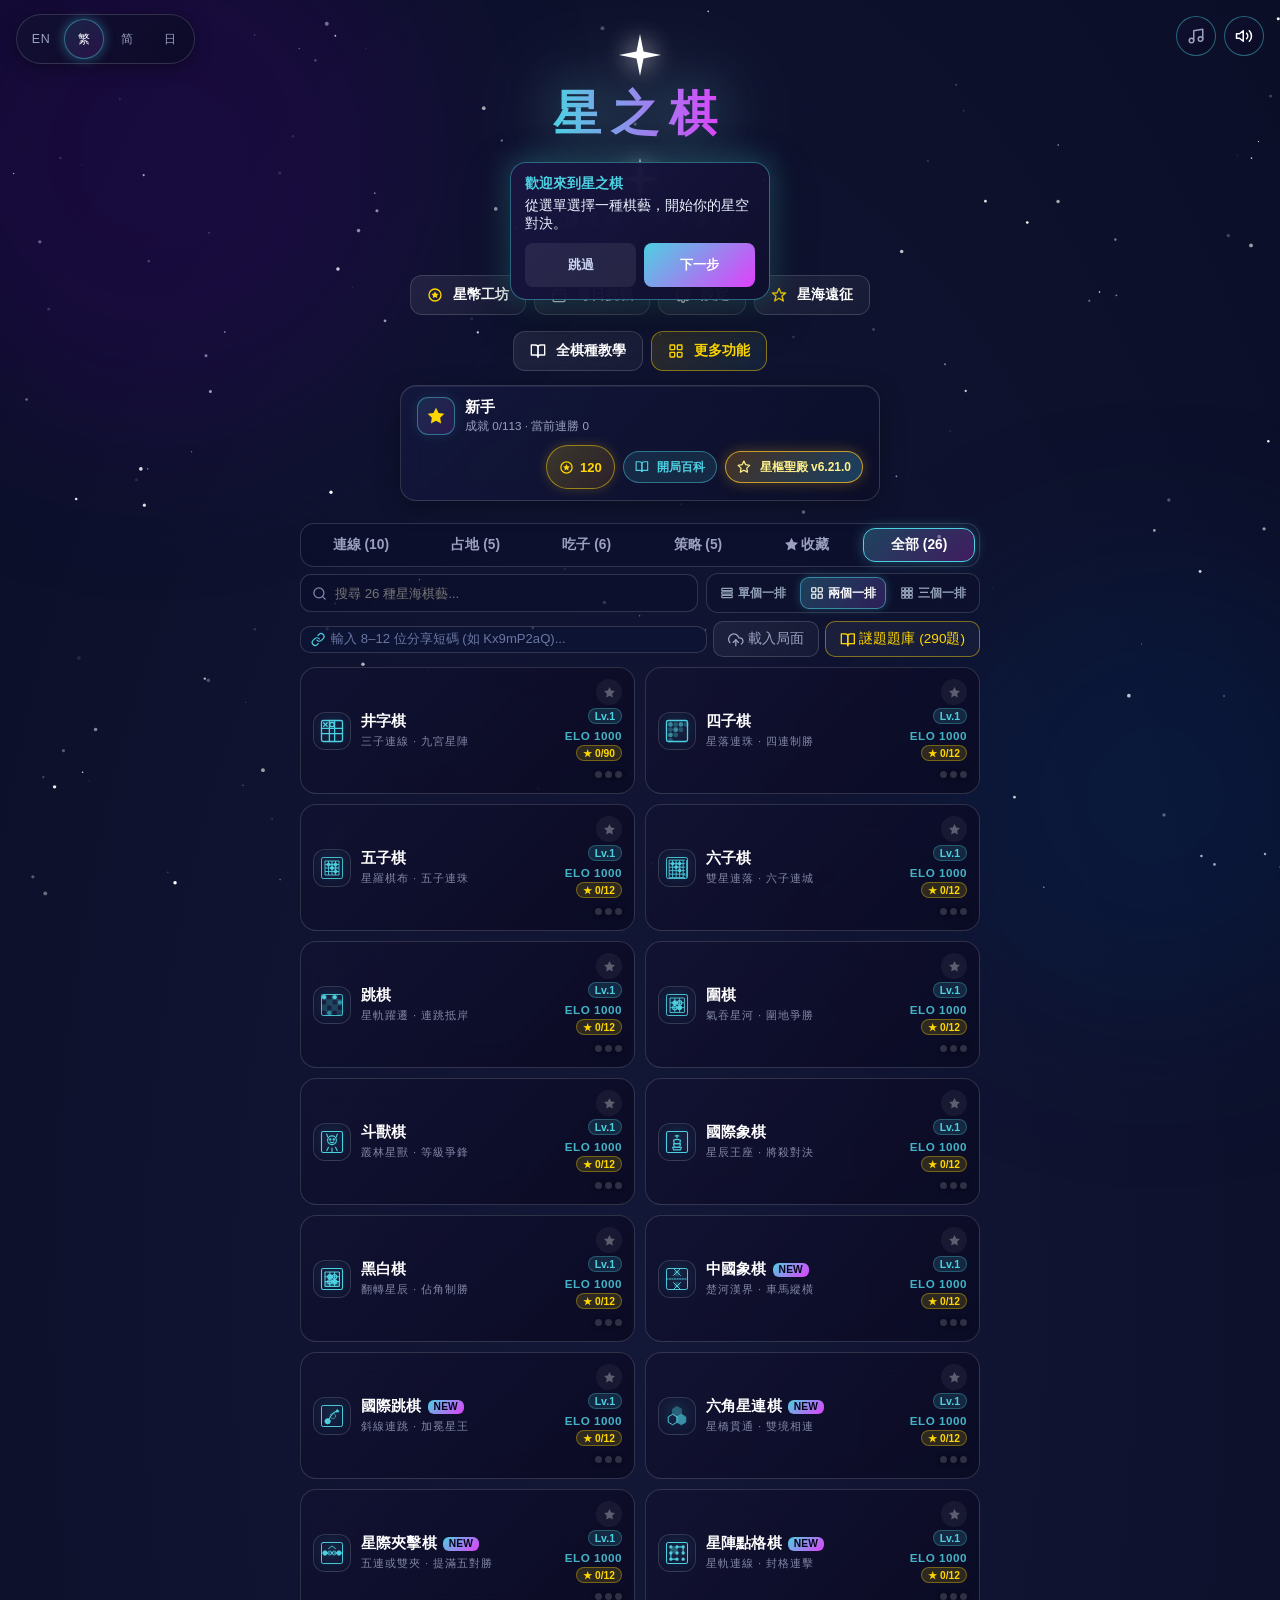
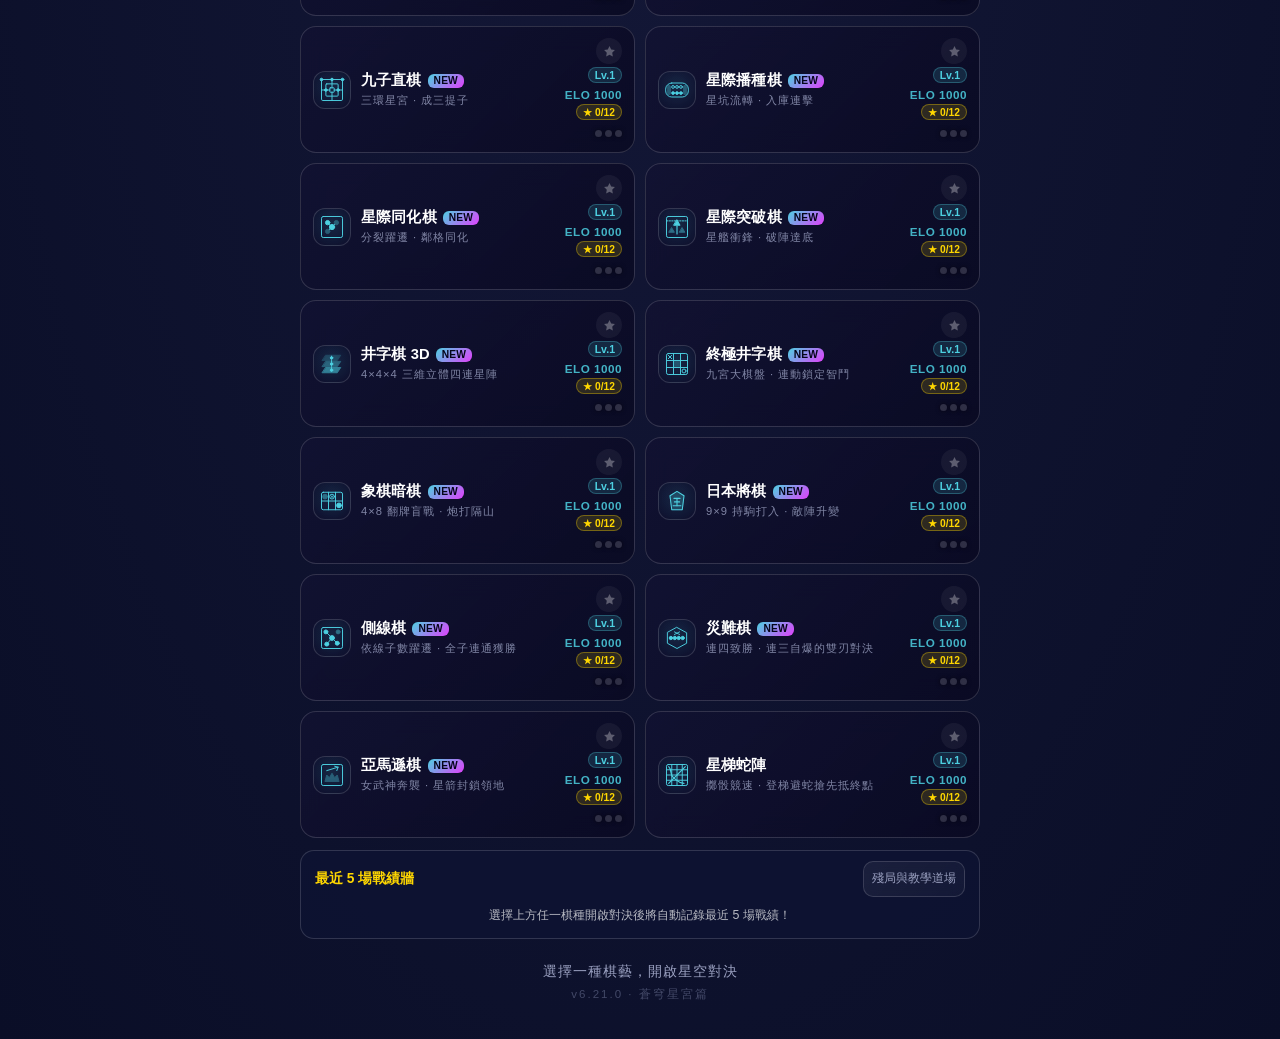
==== src/index.html @ 437421da "v6.21.0 蒼穹星宮篇：修復存檔遷移、悔棋快照、匯入校驗與介面接線；新增 12 成就與星宮收藏；src/ 多檔源碼＋單檔成品" ====
<!DOCTYPE html>
<html lang="zh-Hant">
<head>
<meta charset="UTF-8">
<meta name="viewport" content="width=device-width, initial-scale=1.0, maximum-scale=1.0, user-scalable=no, viewport-fit=cover">
<meta name="apple-mobile-web-app-capable" content="yes">
<meta name="mobile-web-app-capable" content="yes">
<meta name="theme-color" content="#05051a">
<meta name="color-scheme" content="dark only">
<meta name="supported-color-schemes" content="dark">
<meta name="apple-mobile-web-app-status-bar-style" content="black-translucent">
<meta name="apple-mobile-web-app-title" content="星之棋">
<link rel="apple-touch-icon" href="data:image/svg+xml,%3Csvg xmlns='http://www.w3.org/2000/svg' viewBox='0 0 100 100'%3E%3Crect width='100' height='100' rx='20' fill='%2305051a'/%3E%3Cpath d='M50 15 L61 38 L86 40 L67 56 L73 81 L50 67 L27 81 L33 56 L14 40 L39 38 Z' fill='%234dd0e1'/%3E%3C/svg%3E">
<link rel="manifest" href='data:application/json,%7B%22name%22%3A%22%E6%98%9F%E4%B9%8B%E6%A3%8B%22%2C%22short_name%22%3A%22%E6%98%9F%E4%B9%8B%E6%A3%8B%22%2C%22start_url%22%3A%22.%22%2C%22display%22%3A%22standalone%22%2C%22orientation%22%3A%22portrait%22%2C%22background_color%22%3A%22%2305051a%22%2C%22theme_color%22%3A%22%2305051a%22%2C%22icons%22%3A%5B%7B%22src%22%3A%22data:image/svg+xml,%253Csvg%2520xmlns%253D%2527http%253A//www.w3.org/2000/svg%2527%2520viewBox%253D%25270%25200%2520100%2520100%2527%253E%253Crect%2520width%253D%2527100%2527%2520height%253D%2527100%2527%2520rx%253D%252720%2527%2520fill%253D%2527%252305051a%2527/%253E%253Cpath%2520d%253D%2527M50%252015%2520L61%252038%2520L86%252040%2520L67%252056%2520L73%252081%2520L50%252067%2520L27%252081%2520L33%252056%2520L14%252040%2520L39%252038%2520Z%2527%2520fill%253D%2527%25234dd0e1%2527/%253E%253C/svg%3E%22%2C%22sizes%22%3A%22any%22%2C%22type%22%3A%22image/svg+xml%22%2C%22purpose%22%3A%22any%22%7D%5D%7D'>
<title>星之棋 v6.21.0 · 蒼穹星宮篇</title>
<link rel="icon" href="data:image/svg+xml,%3Csvg xmlns='http://www.w3.org/2000/svg' viewBox='0 0 100 100'%3E%3Crect width='100' height='100' rx='20' fill='%2305051a'/%3E%3Cpath d='M50 15 L61 38 L86 40 L67 56 L73 81 L50 67 L27 81 L33 56 L14 40 L39 38 Z' fill='%234dd0e1'/%3E%3C/svg%3E">
<link rel="stylesheet" href="css/style.css">
<style id="snakes-ui">
/* 星梯蛇陣（蛇梯棋）棋盤 UI：只影響顯示，不動規則 */
body.snakes-mode #board,
body.snakes-mode #boardViewport { display:none !important; }
body.snakes-mode .board-box { align-items:center; justify-content:center; }

.snakes-panel{
  display:flex; gap:18px; align-items:center; justify-content:center;
  width:100%; max-width:660px; margin:0 auto; padding:16px;
  background:linear-gradient(160deg,rgba(22,28,64,.72),rgba(10,14,38,.86));
  border:1px solid rgba(125,211,252,.22); border-radius:20px;
  box-shadow:0 18px 48px rgba(0,0,0,.45), inset 0 1px 0 rgba(255,255,255,.06);
}
.snakes-board{
  display:grid; grid-template-columns:repeat(10,1fr); grid-template-rows:repeat(10,1fr);
  gap:3px; flex:1 1 auto; width:100%; max-width:452px; aspect-ratio:1/1;
  background:rgba(6,10,30,.55); border:1px solid rgba(125,211,252,.18);
  border-radius:14px; padding:8px; box-shadow:inset 0 0 24px rgba(56,189,248,.08);
}
.sn-cell{
  position:relative; display:flex; align-items:flex-start; justify-content:flex-start;
  border-radius:6px; background:rgba(36,48,92,.55); font-size:.66rem; line-height:1;
  color:#cfd8e8; padding:3px; font-variant-numeric:tabular-nums;
  transition:background .16s ease, transform .16s ease, box-shadow .16s ease;
}
.sn-cell:hover{ transform:translateY(-1px); box-shadow:0 4px 10px rgba(0,0,0,.35); }
.sn-cell.sn-lad{ background:linear-gradient(160deg,rgba(16,185,129,.30),rgba(16,185,129,.12)); color:#d8ffe9; }
.sn-cell.sn-snk{ background:linear-gradient(160deg,rgba(244,63,94,.26),rgba(244,63,94,.10)); color:#ffe2e6; }
.sn-cell.sn-goal{ background:linear-gradient(160deg,rgba(251,191,36,.42),rgba(251,191,36,.16)); color:#fff7d8; font-weight:800; }
.sn-num{ opacity:.72; }
.sn-cell.sn-lad .sn-num, .sn-cell.sn-snk .sn-num{ opacity:.9; }
.sn-cell.sn-lad::after{ content:"▲"; position:absolute; right:3px; bottom:2px; font-size:.54rem; color:#34d399; opacity:.95; }
.sn-cell.sn-snk::after{ content:"▼"; position:absolute; right:3px; bottom:2px; font-size:.54rem; color:#fb7185; opacity:.95; }
.sn-token{
  position:absolute; left:50%; bottom:4px; transform:translateX(-50%);
  width:13px; height:13px; border-radius:50%;
  box-shadow:0 0 0 1px rgba(255,255,255,.55), 0 0 10px currentColor;
}
.sn-token.p1c{ background:#fde047; color:#fde047; }
.sn-token.p2c{ background:#38bdf8; color:#38bdf8; }
.sn-cell.sn-both .sn-token.p1c{ left:calc(50% - 9px); transform:none; }
.sn-cell.sn-both .sn-token.p2c{ left:calc(50% + 9px); transform:none; }
.snakes-side{
  display:flex; flex-direction:column; align-items:center; justify-content:center;
  gap:12px; min-width:128px;
}
.snakes-dice{
  width:64px; height:64px; border-radius:16px; display:flex; align-items:center; justify-content:center;
  font-size:1.85rem; font-weight:900; color:#fff; font-variant-numeric:tabular-nums;
  background:linear-gradient(150deg,#22306a,#151d45);
  border:1px solid rgba(125,211,252,.35);
  box-shadow:0 8px 20px rgba(0,0,0,.4), inset 0 1px 0 rgba(255,255,255,.12);
}
.snakes-dice:empty{ color:rgba(255,255,255,.45); }
.snakes-msg{
  font-size:.76rem; color:#dbeafe; text-align:center; min-height:1.2em; max-width:132px;
  padding:4px 10px; border-radius:999px; background:rgba(56,189,248,.12);
  border:1px solid rgba(125,211,252,.2);
}
.snakes-msg:empty{ background:transparent; border-color:transparent; }
#snakesRoll{ min-width:112px; letter-spacing:.06em; }
@media (max-width:760px){
  .snakes-panel{ flex-direction:column; padding:12px; gap:12px; }
  .snakes-board{ max-width:min(92vw,452px); }
  .snakes-side{ flex-direction:row; min-width:0; gap:14px; }
  .sn-cell{ font-size:.58rem; }
}
</style>
</head>
<body class="hide-elo">
<canvas id="starfield"></canvas>
<div class="nebula n1"></div>
<div class="nebula n2"></div>


<div class="lang-switch" id="langSwitch">
<button class="lang-btn" data-lang="en" type="button">EN</button>
<button class="lang-btn" data-lang="zh-Hant" type="button">繁</button>
<button class="lang-btn" data-lang="zh-Hans" type="button">简</button>
<button class="lang-btn" data-lang="ja" type="button">日</button>
</div>

<button class="bgm-toggle" id="btnBgmToggle" type="button" title="Cosmic BGM"><span class="ic"><svg viewBox="0 0 24 24" fill="none" stroke="currentColor" stroke-width="2" stroke-linecap="round" stroke-linejoin="round"><path d="M9 18V5l12-2v13"/><circle cx="6" cy="18" r="3"/><circle cx="18" cy="16" r="3"/></svg></span></button>
<button class="sound-toggle" id="btnSound" type="button" title="音效"><span class="ic"><svg viewBox="0 0 24 24" fill="none" stroke="currentColor" stroke-width="2" stroke-linecap="round" stroke-linejoin="round"><path d="M11 5L6 9H2v6h4l5 4V5z"/><path d="M15.54 8.46a5 5 0 0 1 0 7.07"/><path d="M19.07 4.93a10 10 0 0 1 0 14.14"/></svg></span></button>

<div class="screen">


<div class="view active" id="view-menu">
<div class="hero">
<svg class="spark spark-top" viewBox="0 0 24 24"><path d="M12 0 L14 10 L24 12 L14 14 L12 24 L10 14 L0 12 L10 10 Z"/></svg>
<h1 class="logo" data-i18n="logo">星之棋</h1>
<svg class="spark spark-bottom" viewBox="0 0 24 24"><path d="M12 0 L14 10 L24 12 L14 14 L12 24 L10 14 L0 12 L10 10 Z"/></svg>
</div>
<p class="tagline" data-i18n="tagline">穿越星海 · 弈于苍穹</p>

<div class="menu-actions">
<button class="q-btn hidden" id="btnContinue" type="button"><span class="ic"><svg viewBox="0 0 24 24" fill="none" stroke="currentColor" stroke-width="2" stroke-linecap="round" stroke-linejoin="round"><polygon points="5 3 19 12 5 21 5 3"/></svg></span> <span data-i18n="continueGame">繼續對局</span></button>
<button class="q-btn secondary-menu-btn" id="btnAchievements" type="button"><span class="ic ic-gold"><svg viewBox="0 0 24 24" fill="none" stroke="currentColor" stroke-width="2" stroke-linecap="round" stroke-linejoin="round"><path d="M6 9H4.5a2.5 2.5 0 0 1 0-5H6"/><path d="M18 9h1.5a2.5 2.5 0 0 0 0-5H18"/><path d="M4 22h16"/><path d="M10 14.66V17c0 .55-.47.98-.97 1.21C7.85 18.75 7 20.24 7 22"/><path d="M14 14.66V17c0 .55.47.98.97 1.21C16.15 18.75 17 20.24 17 22"/><path d="M18 2H6v7a6 6 0 0 0 12 0V2z"/></svg></span> <span data-i18n="achievements">成就</span></button>
<button class="q-btn" id="btnStarShop" type="button"><span class="ic ic-gold"><svg viewBox="0 0 24 24" fill="currentColor"><circle cx="12" cy="12" r="9" fill="none" stroke="currentColor" stroke-width="2"/><path d="M12 6.5l1.65 3.35 3.7.54-2.68 2.61.63 3.68L12 14.94l-3.3 1.74.63-3.68-2.68-2.61 3.7-.54L12 6.5z"/></svg></span> <span data-i18n="starShop">星幣工坊</span></button>
<button class="q-btn secondary-menu-btn" id="btnTheme" type="button"><span class="ic"><svg viewBox="0 0 24 24" fill="none" stroke="currentColor" stroke-width="2" stroke-linecap="round" stroke-linejoin="round"><circle cx="13.5" cy="6.5" r="1" fill="currentColor"/><circle cx="17.5" cy="10.5" r="1" fill="currentColor"/><circle cx="8.5" cy="7.5" r="1" fill="currentColor"/><circle cx="6.5" cy="12.5" r="1" fill="currentColor"/><path d="M12 2C6.5 2 2 6.5 2 12s4.5 10 10 10c.9 0 1.6-.7 1.6-1.6 0-.4-.2-.8-.4-1.1-.3-.3-.4-.7-.4-1.1 0-.9.8-1.7 1.7-1.7h2c3 0 5.5-2.5 5.5-5.5C22 6.5 17.5 2 12 2z"/></svg></span> <span data-i18n="theme">主題</span></button>
<button class="q-btn secondary-menu-btn" id="btnRecords" type="button"><span class="ic"><svg viewBox="0 0 24 24" fill="none" stroke="currentColor" stroke-width="2" stroke-linecap="round" stroke-linejoin="round"><path d="M8 21h12a2 2 0 0 0 2-2v-2H10v2a2 2 0 1 1-4 0V5a2 2 0 1 0-4 0v3h4"/><path d="M19 17V5a2 2 0 0 0-2-2H4"/></svg></span> <span data-i18n="recentGames">最近對局</span></button>
<button class="q-btn secondary-menu-btn" id="btnStats" type="button"><span class="ic"><svg viewBox="0 0 24 24" fill="none" stroke="currentColor" stroke-width="2" stroke-linecap="round" stroke-linejoin="round"><path d="M3 3v18h18"/><path d="M7 16l4-4 3 3 5-6"/></svg></span> <span data-i18n="statistics">統計</span></button>
<button class="q-btn" id="btnDaily" type="button"><span class="ic"><svg viewBox="0 0 24 24" fill="none" stroke="currentColor" stroke-width="2" stroke-linecap="round" stroke-linejoin="round"><rect x="3" y="4" width="18" height="18" rx="2"/><line x1="16" y1="2" x2="16" y2="6"/><line x1="8" y1="2" x2="8" y2="6"/><line x1="3" y1="10" x2="21" y2="10"/></svg></span> <span data-i18n="dailyChallenge">每日挑戰</span><span class="daily-badge" id="dailyStreakBadge"></span></button>
<button class="q-btn" id="btnSettings" type="button"><span class="ic"><svg viewBox="0 0 24 24" fill="none" stroke="currentColor" stroke-width="2" stroke-linecap="round" stroke-linejoin="round"><circle cx="12" cy="12" r="3"/><path d="M19.4 15a1.65 1.65 0 0 0 .33 1.82l.06.06a2 2 0 0 1-2.83 2.83l-.06-.06a1.65 1.65 0 0 0-1.82-.33 1.65 1.65 0 0 0-1 1.51V21a2 2 0 0 1-4 0v-.09A1.65 1.65 0 0 0 9 19.4a1.65 1.65 0 0 0-1.82.33l-.06.06a2 2 0 0 1-2.83-2.83l.06-.06a1.65 1.65 0 0 0 .33-1.82 1.65 1.65 0 0 0-1.51-1H3a2 2 0 0 1 0-4h.09A1.65 1.65 0 0 0 4.6 9a1.65 1.65 0 0 0-.33-1.82l-.06-.06a2 2 0 0 1 2.83-2.83l.06.06a1.65 1.65 0 0 0 1.82.33H9a1.65 1.65 0 0 0 1-1.51V3a2 2 0 0 1 4 0v.09a1.65 1.65 0 0 0 1 1.51 1.65 1.65 0 0 0 1.82-.33l.06-.06a2 2 0 0 1 2.83 2.83l-.06.06a1.65 1.65 0 0 0-.33 1.82V9a1.65 1.65 0 0 0 1.51 1H21a2 2 0 0 1 0 4h-.09a1.65 1.65 0 0 0-1.51 1z"/></svg></span> <span data-i18n="settings">設定</span></button>
<button class="q-btn secondary-menu-btn" id="btnDataMgmt" type="button"><span class="ic"><svg viewBox="0 0 24 24" fill="none" stroke="currentColor" stroke-width="2" stroke-linecap="round" stroke-linejoin="round"><ellipse cx="12" cy="5" rx="9" ry="3"/><path d="M21 12c0 1.66-4 3-9 3s-9-1.34-9-3"/><path d="M3 5v14c0 1.66 4 3 9 3s9-1.34 9-3V5"/></svg></span> <span data-i18n="dataMgmt">資料管理</span></button>
<button class="q-btn secondary-menu-btn" id="btnTournament" type="button"><span class="ic ic-gold"><svg viewBox="0 0 24 24" fill="none" stroke="currentColor" stroke-width="2" stroke-linecap="round" stroke-linejoin="round"><path d="M8 21h8"/><path d="M12 17v4"/><path d="M7 4h10v6a5 5 0 0 1-10 0V4z"/><path d="M7 6H4a2 2 0 0 0 2 4h1"/><path d="M17 6h3a2 2 0 0 1-2 4h-1"/></svg></span> <span data-i18n="tournament">錦標賽</span></button>
<button class="q-btn" id="btnOdyssey" type="button"><span class="ic ic-gold"><svg viewBox="0 0 24 24" fill="none" stroke="currentColor" stroke-width="2" stroke-linecap="round" stroke-linejoin="round"><polygon points="12 2 15 9 22 9 16.5 13.5 18.5 21 12 16.8 5.5 21 7.5 13.5 2 9 9 9 12 2"/></svg></span> <span data-i18n="starOdyssey">星海遠征</span></button>
<button class="q-btn" id="btnAllTutorials" type="button"><span class="ic"><svg viewBox="0 0 24 24" fill="none" stroke="currentColor" stroke-width="2" stroke-linecap="round" stroke-linejoin="round"><path d="M2 3h6a4 4 0 0 1 4 4v14a3 3 0 0 0-3-3H2z"/><path d="M22 3h-6a4 4 0 0 0-4 4v14a3 3 0 0 1 3-3h7z"/></svg></span> <span data-i18n="allTutorials">全棋種教學</span></button>
<button class="q-btn secondary-menu-btn" id="btnQuests" type="button"><span class="ic"><svg viewBox="0 0 24 24" fill="none" stroke="currentColor" stroke-width="2" stroke-linecap="round" stroke-linejoin="round"><path d="M12 20h9"/><path d="M16.5 3.5a2.12 2.12 0 0 1 3 3L7 19l-4 1 1-4L16.5 3.5z"/></svg></span> <span data-i18n="starQuests">星辰任務</span></button>
<button class="q-btn menu-hub-toggle" id="btnMenuMoreToggle" type="button"><span class="ic"><svg viewBox="0 0 24 24" fill="none" stroke="currentColor" stroke-width="2" stroke-linecap="round" stroke-linejoin="round"><rect x="3" y="3" width="7" height="7" rx="1"/><rect x="14" y="3" width="7" height="7" rx="1"/><rect x="14" y="14" width="7" height="7" rx="1"/><rect x="3" y="14" width="7" height="7" rx="1"/></svg></span> <span id="txtMenuMoreToggle" data-i18n="moreHub">更多功能</span></button>
</div>


<div class="hero-rank-bar" id="heroRankBar">
<div class="hrb-left">
<div class="hrb-badge"><svg viewBox="0 0 24 24" fill="currentColor"><path d="M12 2l3.09 6.26L22 9.27l-5 4.87 1.18 6.88L12 17.77l-6.18 3.25L7 14.14 2 9.27l6.91-1.01L12 2z"/></svg></div>
<div class="hrb-info">
<div class="hrb-title"><span id="hrbRankTitle">新星棋手</span><span class="hrb-elo" id="hrbEloVal">ELO 1000</span></div>
<div class="hrb-sub" id="hrbSubText">完成每日任務與遠征，點亮蒼穹星圖</div>
</div>
</div>
<div class="hrb-right">
<button class="coin-pill-bar" id="btnHeroCoin" type="button" title="Star Coins"><svg viewBox="0 0 24 24" fill="currentColor"><circle cx="12" cy="12" r="9" fill="none" stroke="currentColor" stroke-width="2"/><path d="M12 6.5l1.65 3.35 3.7.54-2.68 2.61.63 3.68L12 14.94l-3.3 1.74.63-3.68-2.68-2.61 3.7-.54L12 6.5z"/></svg><span id="hrbCoinVal">0</span></button>
<button class="hrb-pill" id="btnOpenBook" type="button"><span class="ic"><svg viewBox="0 0 24 24" fill="none" stroke="currentColor" stroke-width="2"><path d="M2 3h6a4 4 0 0 1 4 4v14a3 3 0 0 0-3-3H2z"/><path d="M22 3h-6a4 4 0 0 0-4 4v14a3 3 0 0 1 3-3h7z"/></svg></span><span data-i18n="openingBook">開局百科</span></button>
<button class="hrb-pill nexus-hero-btn" id="btnAstralNexusHub" type="button"><span class="ic"><svg viewBox="0 0 24 24" fill="none" stroke="currentColor" stroke-width="2.2" stroke-linecap="round" stroke-linejoin="round"><polygon points="12 2 15.09 8.26 22 9.27 17 14.14 18.18 21.02 12 17.77 5.82 21.02 7 14.14 2 9.27 8.91 8.26 12 2"/></svg></span><span id="lblAstralNexusBtn">星樞聖殿 v6.21.0</span></button>
</div>
</div>


<div class="menu-cat-tabs v616-cat-tabs" id="menuCatTabs">
<button class="cat-tab" data-cat="line" type="button" data-i18n="catLineTab">連線 (10)</button>
<button class="cat-tab" data-cat="territory" type="button" data-i18n="catTerritoryTab">占地 (5)</button>
<button class="cat-tab" data-cat="capture" type="button" data-i18n="catCaptureTab">吃子 (6)</button>
<button class="cat-tab" data-cat="strategy" type="button" data-i18n="catStrategyTab">策略 (5)</button>
<button class="cat-tab cat-fav-star" data-cat="fav" type="button"><svg viewBox="0 0 24 24" width="13" height="13" fill="currentColor" stroke="currentColor" stroke-width="2" style="vertical-align:-2px;margin-right:3px"><polygon points="12 2 15.09 8.26 22 9.27 17 14.14 18.18 21.02 12 17.77 5.82 21.02 7 14.14 2 9.27 8.91 8.26 12 2"/></svg><span data-i18n="catFavShort">收藏</span></button>
<button class="cat-tab active" data-cat="all" type="button" data-i18n="catAll">全部</button>
</div>

<div class="menu-filter-bar">
<div class="menu-search-wrap">
<svg viewBox="0 0 24 24" fill="none" stroke="currentColor" stroke-width="2" stroke-linecap="round" stroke-linejoin="round"><circle cx="11" cy="11" r="8"/><line x1="21" y1="21" x2="16.65" y2="16.65"/></svg>
<input type="search" id="gameSearchInput" class="menu-search-inp" placeholder="搜尋 26 種星海棋藝..." aria-label="Search games">
</div>
<div class="v616-cols-seg" id="gridColsSeg" role="group" aria-label="排列模式切換">
<button type="button" class="menu-view-btn col-mode-btn" id="btnGridCol1" data-cols="1" title="單個一排 (1列)">
<svg viewBox="0 0 24 24" fill="none" stroke="currentColor" stroke-width="2" stroke-linecap="round" stroke-linejoin="round"><rect x="3" y="4" width="18" height="4" rx="1"/><rect x="3" y="10" width="18" height="4" rx="1"/><rect x="3" y="16" width="18" height="4" rx="1"/></svg>
<span data-i18n="colMode1">單個一排</span>
</button>
<button type="button" class="menu-view-btn col-mode-btn is-on" id="btnGridToggle" data-cols="2" title="兩個一排 (2列)">
<svg viewBox="0 0 24 24" fill="none" stroke="currentColor" stroke-width="2" stroke-linecap="round" stroke-linejoin="round"><rect x="3" y="3" width="7" height="7" rx="1"/><rect x="14" y="3" width="7" height="7" rx="1"/><rect x="3" y="14" width="7" height="7" rx="1"/><rect x="14" y="14" width="7" height="7" rx="1"/></svg>
<span data-i18n="gridView">雙欄</span>
</button>
<button type="button" class="menu-view-btn col-mode-btn" id="btnGridCol3" data-cols="3" title="三個一排 (3列)">
<svg viewBox="0 0 24 24" fill="none" stroke="currentColor" stroke-width="2" stroke-linecap="round" stroke-linejoin="round"><rect x="3" y="3" width="5" height="5" rx="0.8"/><rect x="9.5" y="3" width="5" height="5" rx="0.8"/><rect x="16" y="3" width="5" height="5" rx="0.8"/><rect x="3" y="9.5" width="5" height="5" rx="0.8"/><rect x="9.5" y="9.5" width="5" height="5" rx="0.8"/><rect x="16" y="9.5" width="5" height="5" rx="0.8"/><rect x="3" y="16" width="5" height="5" rx="0.8"/><rect x="9.5" y="16" width="5" height="5" rx="0.8"/><rect x="16" y="16" width="5" height="5" rx="0.8"/></svg>
<span data-i18n="colMode3">三個一排</span>
</button>
</div>
</div>

<div class="v616-share-bar">
<div class="v616-share-inp-wrap">
<svg viewBox="0 0 24 24" width="15" height="15" fill="none" stroke="#4dd0e1" stroke-width="2" stroke-linecap="round" stroke-linejoin="round"><path d="M10 13a5 5 0 0 0 7.54.54l3-3a5 5 0 0 0-7.07-7.07l-1.72 1.71"/><path d="M14 11a5 5 0 0 0-7.54-.54l-3 3a5 5 0 0 0 7.07 7.07l1.71-1.71"/></svg>
<input type="text" id="menuShareCodeInput" class="v616-share-inp" placeholder="輸入 8–12 位分享短碼 (如 Kx9mP2aQ)..." aria-label="Share code">
</div>
<button type="button" class="mini-btn is-on" id="btnMenuLoadShareCode"><span class="ic"><svg viewBox="0 0 24 24" fill="none" stroke="currentColor" stroke-width="2" stroke-linecap="round" stroke-linejoin="round"><polyline points="16 16 12 12 8 16"/><line x1="12" y1="12" x2="12" y2="21"/><path d="M20.39 18.39A5 5 0 0 0 18 9h-1.26A8 8 0 1 0 3 16.3"/></svg></span><span data-i18n="loadShareCodeBtn">載入局面</span></button>
<button type="button" class="mini-btn" id="btnMenuOpenPuzzles290" style="border-color:rgba(255,215,0,.45);color:#ffd700"><span class="ic"><svg viewBox="0 0 24 24" fill="none" stroke="currentColor" stroke-width="2" stroke-linecap="round" stroke-linejoin="round"><path d="M2 3h6a4 4 0 0 1 4 4v14a3 3 0 0 0-3-3H2z"/><path d="M22 3h-6a4 4 0 0 0-4 4v14a3 3 0 0 1 3-3h7z"/></svg></span><span data-i18n="openPuzzles290Btn">謎題題庫 (290題)</span></button>
</div>
<div class="card-list grid-2col" id="gameCardList">
<div id="menuEmptyState" class="menu-empty-state hidden" data-i18n="menuEmptyState">此分類暫無棋藝</div>
<button type="button" class="game-card" data-game="ttt">
<div class="gc-ico">
<svg viewBox="0 0 64 64" fill="none" stroke="currentColor" stroke-width="3" stroke-linecap="round">
<rect x="8" y="8" width="48" height="48" rx="4"/>
<line x1="26" y1="8" x2="26" y2="56"/><line x1="38" y1="8" x2="38" y2="56"/>
<line x1="8" y1="26" x2="56" y2="26"/><line x1="8" y1="38" x2="56" y2="38"/>
<line x1="13" y1="13" x2="21" y2="21"/><line x1="21" y1="13" x2="13" y2="21"/>
<circle cx="32" cy="17" r="5"/>
</svg>
</div>
<div class="gc-txt"><div class="gc-name" data-i18n="name.ttt">井字棋</div><div class="gc-desc" data-i18n="desc.ttt">三子连线 · 九宫星阵</div></div>
<div class="gc-elo"></div>
<div class="gc-arrow">→</div>
</button>

<button type="button" class="game-card" data-game="c4">
<div class="gc-ico">
<svg viewBox="0 0 64 64" fill="none" stroke="currentColor" stroke-width="3">
<rect x="8" y="8" width="48" height="48" rx="4"/>
<circle cx="17" cy="17" r="4" fill="currentColor" opacity="0.6"/>
<circle cx="29" cy="17" r="4" fill="currentColor" opacity="0.3"/>
<circle cx="41" cy="17" r="4" fill="currentColor" opacity="0.6"/>
<circle cx="53" cy="17" r="4" fill="currentColor" opacity="0.3"/>
<circle cx="17" cy="29" r="4" fill="currentColor" opacity="0.3"/>
<circle cx="29" cy="29" r="4" fill="currentColor" opacity="0.6"/>
<circle cx="41" cy="29" r="4" fill="currentColor" opacity="0.3"/>
<circle cx="17" cy="41" r="4" fill="currentColor" opacity="0.6"/>
<circle cx="29" cy="41" r="4" fill="currentColor" opacity="0.3"/>
<circle cx="17" cy="53" r="4" fill="currentColor" opacity="0.3"/>
</svg>
</div>
<div class="gc-txt"><div class="gc-name" data-i18n="name.c4">四子棋</div><div class="gc-desc" data-i18n="desc.c4">星落连珠 · 四连制胜</div></div>
<div class="gc-elo"></div>
<div class="gc-arrow">→</div>
</button>

<button type="button" class="game-card" data-game="gomoku">
<div class="gc-ico">
<svg viewBox="0 0 64 64" fill="none" stroke="currentColor" stroke-width="2">
<rect x="8" y="8" width="48" height="48" rx="4"/>
<line x1="16" y1="16" x2="48" y2="16"/><line x1="16" y1="24" x2="48" y2="24"/>
<line x1="16" y1="32" x2="48" y2="32"/><line x1="16" y1="40" x2="48" y2="40"/>
<line x1="16" y1="48" x2="48" y2="48"/>
<line x1="16" y1="16" x2="16" y2="48"/><line x1="24" y1="16" x2="24" y2="48"/>
<line x1="32" y1="16" x2="32" y2="48"/><line x1="40" y1="16" x2="40" y2="48"/>
<line x1="48" y1="16" x2="48" y2="48"/>
<circle cx="24" cy="24" r="3.5" fill="currentColor"/>
<circle cx="32" cy="24" r="3.5" fill="currentColor" opacity="0.4"/>
<circle cx="40" cy="24" r="3.5" fill="currentColor"/>
<circle cx="32" cy="32" r="3.5" fill="currentColor"/>
<circle cx="40" cy="32" r="3.5" fill="currentColor" opacity="0.4"/>
<circle cx="40" cy="40" r="3.5" fill="currentColor"/>
</svg>
</div>
<div class="gc-txt"><div class="gc-name" data-i18n="name.gomoku">五子棋</div><div class="gc-desc" data-i18n="desc.gomoku">星罗棋布 · 五子连珠</div></div>
<div class="gc-elo"></div>
<div class="gc-arrow">→</div>
</button>

<button type="button" class="game-card" data-game="c6">
<div class="gc-ico">
<svg viewBox="0 0 64 64" fill="none" stroke="currentColor" stroke-width="2">
<rect x="8" y="8" width="48" height="48" rx="4"/>
<line x1="14" y1="14" x2="50" y2="14"/><line x1="14" y1="22" x2="50" y2="22"/>
<line x1="14" y1="30" x2="50" y2="30"/><line x1="14" y1="38" x2="50" y2="38"/>
<line x1="14" y1="46" x2="50" y2="46"/><line x1="14" y1="54" x2="50" y2="54"/>
<line x1="14" y1="14" x2="14" y2="54"/><line x1="22" y1="14" x2="22" y2="54"/>
<line x1="30" y1="14" x2="30" y2="54"/><line x1="38" y1="14" x2="38" y2="54"/>
<line x1="46" y1="14" x2="46" y2="54"/><line x1="54" y1="14" x2="54" y2="54"/>
<circle cx="22" cy="22" r="3" fill="currentColor"/>
<circle cx="30" cy="22" r="3" fill="currentColor" opacity="0.4"/>
<circle cx="38" cy="22" r="3" fill="currentColor"/>
<circle cx="30" cy="30" r="3" fill="currentColor"/>
<circle cx="38" cy="30" r="3" fill="currentColor" opacity="0.4"/>
<circle cx="38" cy="38" r="3" fill="currentColor"/>
<text x="46" y="50" font-size="10" fill="currentColor" stroke="none" font-weight="bold">6</text>
</svg>
</div>
<div class="gc-txt"><div class="gc-name" data-i18n="name.c6">六子棋</div><div class="gc-desc" data-i18n="desc.c6">双星连落 · 六子连城</div></div>
<div class="gc-elo"></div>
<div class="gc-arrow">→</div>
</button>

<button type="button" class="game-card" data-game="checkers">
<div class="gc-ico">
<svg viewBox="0 0 64 64" fill="none" stroke="currentColor" stroke-width="2">
<rect x="8" y="8" width="48" height="48" rx="4"/>
<rect x="8" y="8" width="12" height="12" fill="currentColor" opacity="0.2"/>
<rect x="32" y="8" width="12" height="12" fill="currentColor" opacity="0.2"/>
<rect x="20" y="20" width="12" height="12" fill="currentColor" opacity="0.2"/>
<rect x="44" y="20" width="12" height="12" fill="currentColor" opacity="0.2"/>
<rect x="8" y="32" width="12" height="12" fill="currentColor" opacity="0.2"/>
<rect x="32" y="32" width="12" height="12" fill="currentColor" opacity="0.2"/>
<rect x="20" y="44" width="12" height="12" fill="currentColor" opacity="0.2"/>
<rect x="44" y="44" width="12" height="12" fill="currentColor" opacity="0.2"/>
<circle cx="14" cy="14" r="4" fill="currentColor"/>
<circle cx="38" cy="14" r="4" fill="currentColor"/>
<circle cx="26" cy="50" r="4" fill="currentColor" opacity="0.5"/>
<circle cx="50" cy="26" r="4" fill="currentColor" opacity="0.5"/>
</svg>
</div>
<div class="gc-txt"><div class="gc-name" data-i18n="name.checkers">跳棋</div><div class="gc-desc" data-i18n="desc.checkers">星轨跃迁 · 连跳抵岸</div></div>
<div class="gc-elo"></div>
<div class="gc-arrow">→</div>
</button>

<button type="button" class="game-card" data-game="go">
<div class="gc-ico">
<svg viewBox="0 0 64 64" fill="none" stroke="currentColor" stroke-width="2">
<rect x="8" y="8" width="48" height="48" rx="4"/>
<line x1="16" y1="16" x2="48" y2="16"/><line x1="16" y1="27" x2="48" y2="27"/>
<line x1="16" y1="38" x2="48" y2="38"/><line x1="16" y1="49" x2="48" y2="49"/>
<line x1="16" y1="16" x2="16" y2="49"/><line x1="27" y1="16" x2="27" y2="49"/>
<line x1="38" y1="16" x2="38" y2="49"/><line x1="49" y1="16" x2="49" y2="49"/>
<circle cx="27" cy="27" r="5" fill="currentColor"/>
<circle cx="38" cy="27" r="5" fill="none" stroke="currentColor" stroke-width="2.5"/>
<circle cx="27" cy="38" r="5" fill="none" stroke="currentColor" stroke-width="2.5"/>
<circle cx="38" cy="38" r="5" fill="currentColor"/>
</svg>
</div>
<div class="gc-txt"><div class="gc-name" data-i18n="name.go">围棋</div><div class="gc-desc" data-i18n="desc.go">气吞星河 · 围地争胜</div></div>
<div class="gc-elo"></div>
<div class="gc-arrow">→</div>
</button>

<button type="button" class="game-card" data-game="jungle">
<div class="gc-ico">
<svg viewBox="0 0 64 64" fill="none" stroke="currentColor" stroke-width="2.5" stroke-linecap="round" stroke-linejoin="round">
<rect x="8" y="8" width="48" height="48" rx="4"/>
<circle cx="32" cy="28" r="10"/>
<circle cx="28" cy="26" r="1.5" fill="currentColor"/>
<circle cx="36" cy="26" r="1.5" fill="currentColor"/>
<path d="M28 32 Q32 35 36 32"/>
<path d="M22 20 L20 14 M42 20 L44 14"/>
<path d="M24 44 L20 52 M40 44 L44 52 M32 46 L32 54"/>
</svg>
</div>
<div class="gc-txt"><div class="gc-name" data-i18n="name.jungle">斗兽棋</div><div class="gc-desc" data-i18n="desc.jungle">丛林星兽 · 等级争锋</div></div>
<div class="gc-elo"></div>
<div class="gc-arrow">→</div>
</button>

<button type="button" class="game-card" data-game="chess">
<div class="gc-ico">
<svg viewBox="0 0 64 64" fill="none" stroke="currentColor" stroke-width="2.5" stroke-linecap="round" stroke-linejoin="round">
<rect x="8" y="8" width="48" height="48" rx="4"/>
<path d="M32 16 L32 22 M28 18 L36 18"/>
<path d="M24 28 Q32 24 40 28 L38 36 L26 36 Z"/>
<path d="M24 36 L40 36 L38 44 L26 44 Z"/>
<path d="M22 44 L42 44 L40 50 L24 50 Z"/>
</svg>
</div>
<div class="gc-txt"><div class="gc-name" data-i18n="name.chess">国际象棋</div><div class="gc-desc" data-i18n="desc.chess">星辰王座 · 将杀对决</div></div>
<div class="gc-elo"></div>
<div class="gc-arrow">→</div>
</button>

<button type="button" class="game-card" data-game="reversi">
<div class="gc-ico">
<svg viewBox="0 0 64 64" fill="none" stroke="currentColor" stroke-width="2.5">
<rect x="8" y="8" width="48" height="48" rx="4"/>
<line x1="16" y1="16" x2="48" y2="16"/><line x1="16" y1="27" x2="48" y2="27"/>
<line x1="16" y1="38" x2="48" y2="38"/><line x1="16" y1="49" x2="48" y2="49"/>
<line x1="16" y1="16" x2="16" y2="49"/><line x1="27" y1="16" x2="27" y2="49"/>
<line x1="38" y1="16" x2="38" y2="49"/><line x1="49" y1="16" x2="49" y2="49"/>
<circle cx="27" cy="27" r="5" fill="currentColor"/>
<circle cx="38" cy="27" r="5" fill="none" stroke="currentColor" stroke-width="2.5"/>
<circle cx="27" cy="38" r="5" fill="none" stroke="currentColor" stroke-width="2.5"/>
<circle cx="38" cy="38" r="5" fill="currentColor"/>
<path d="M16 49 A16 16 0 0 1 48 49" fill="currentColor" opacity="0.3"/>
</svg>
</div>
<div class="gc-txt"><div class="gc-name" data-i18n="name.reversi">黑白棋</div><div class="gc-desc" data-i18n="desc.reversi">翻转星辰 · 占角制胜</div></div>
<div class="gc-elo"></div>
<div class="gc-arrow">→</div>
</button>

<button type="button" class="game-card" data-game="xiangqi">
<div class="gc-ico">
<svg viewBox="0 0 64 64" fill="none" stroke="currentColor" stroke-width="2.2" stroke-linecap="round" stroke-linejoin="round">
<rect x="8" y="8" width="48" height="48" rx="4"/>
<line x1="8" y1="32" x2="56" y2="32" stroke-dasharray="3 3"/>
<line x1="24" y1="8" x2="40" y2="24"/><line x1="40" y1="8" x2="24" y2="24"/>
<line x1="24" y1="40" x2="40" y2="56"/><line x1="40" y1="40" x2="24" y2="56"/>
<circle cx="32" cy="18" r="6" fill="currentColor" opacity="0.25"/>
<circle cx="32" cy="46" r="6" fill="currentColor" opacity="0.25"/>
</svg>
</div>
<div class="gc-txt"><div class="gc-name"><span data-i18n="name.xiangqi">中國象棋</span><span class="gc-badge">NEW</span></div><div class="gc-desc" data-i18n="desc.xiangqi">楚河漢界 · 車馬縱橫</div></div>
<div class="gc-elo"></div>
<div class="gc-arrow">→</div>
</button>

<button type="button" class="game-card" data-game="draughts">
<div class="gc-ico">
<svg viewBox="0 0 64 64" fill="none" stroke="currentColor" stroke-width="2.2">
<rect x="8" y="8" width="48" height="48" rx="4"/>
<circle cx="22" cy="44" r="6" fill="currentColor"/>
<circle cx="34" cy="32" r="6" stroke-dasharray="3 2"/>
<path d="M25 40 Q32 24 44 20" stroke-width="2.4" stroke-linecap="round"/>
<polygon points="44 17 48 22 41 23" fill="currentColor"/>
</svg>
</div>
<div class="gc-txt"><div class="gc-name"><span data-i18n="name.draughts">國際跳棋</span><span class="gc-badge">NEW</span></div><div class="gc-desc" data-i18n="desc.draughts">斜線連跳 · 加冕星王</div></div>
<div class="gc-elo"></div>
<div class="gc-arrow">→</div>
</button>

<button type="button" class="game-card" data-game="hex">
<div class="gc-ico">
<svg viewBox="0 0 64 64" fill="none" stroke="currentColor" stroke-width="2.2" stroke-linejoin="round">
<polygon points="32,10 42,16 42,28 32,34 22,28 22,16" fill="currentColor" opacity="0.35"/>
<polygon points="22,28 32,34 32,46 22,52 12,46 12,34"/>
<polygon points="42,28 52,34 52,46 42,52 32,46 32,34" fill="currentColor" opacity="0.65"/>
</svg>
</div>
<div class="gc-txt"><div class="gc-name"><span data-i18n="name.hex">六角星連棋</span><span class="gc-badge">NEW</span></div><div class="gc-desc" data-i18n="desc.hex">星橋貫通 · 雙境相連</div></div>
<div class="gc-elo"></div>
<div class="gc-arrow">→</div>
</button>

<button type="button" class="game-card" data-game="pente">
<div class="gc-ico">
<svg viewBox="0 0 64 64" fill="none" stroke="currentColor" stroke-width="2.2" stroke-linecap="round">
<rect x="8" y="8" width="48" height="48" rx="4"/>
<line x1="16" y1="32" x2="48" y2="32" stroke-dasharray="2 3"/>
<circle cx="16" cy="32" r="5" fill="currentColor"/>
<circle cx="27" cy="32" r="4.5" stroke-width="2"/>
<circle cx="37" cy="32" r="4.5" stroke-width="2"/>
<circle cx="48" cy="32" r="5" fill="currentColor"/>
<path d="M24 22 L32 16 L40 22" stroke-width="2"/>
</svg>
</div>
<div class="gc-txt"><div class="gc-name"><span data-i18n="name.pente">星際夾擊棋</span><span class="gc-badge">NEW</span></div><div class="gc-desc" data-i18n="desc.pente">五連或雙夾 · 提滿五對勝</div></div>
<div class="gc-elo"></div>
<div class="gc-arrow">→</div>
</button>

<button type="button" class="game-card" data-game="dots">
<div class="gc-ico">
<svg viewBox="0 0 64 64" fill="none" stroke="currentColor" stroke-width="2.4" stroke-linecap="round" stroke-linejoin="round">
<rect x="8" y="8" width="48" height="48" rx="4"/>
<rect x="18" y="18" width="14" height="14" fill="currentColor" opacity="0.35"/>
<line x1="32" y1="18" x2="46" y2="18"/><line x1="46" y1="18" x2="46" y2="32"/>
<line x1="18" y1="32" x2="18" y2="46"/><line x1="18" y1="46" x2="32" y2="46"/>
<circle cx="18" cy="18" r="2.6" fill="currentColor"/><circle cx="32" cy="18" r="2.6" fill="currentColor"/><circle cx="46" cy="18" r="2.6" fill="currentColor"/>
<circle cx="18" cy="32" r="2.6" fill="currentColor"/><circle cx="32" cy="32" r="2.6" fill="currentColor"/><circle cx="46" cy="32" r="2.6" fill="currentColor"/>
<circle cx="18" cy="46" r="2.6" fill="currentColor"/><circle cx="32" cy="46" r="2.6" fill="currentColor"/><circle cx="46" cy="46" r="2.6" fill="currentColor"/>
</svg>
</div>
<div class="gc-txt"><div class="gc-name"><span data-i18n="name.dots">星陣點格棋</span><span class="gc-badge">NEW</span></div><div class="gc-desc" data-i18n="desc.dots">星軌連線 · 封格連擊</div></div>
<div class="gc-elo"></div>
<div class="gc-arrow">→</div>
</button>

<button type="button" class="game-card" data-game="morris">
<div class="gc-ico">
<svg viewBox="0 0 64 64" fill="none" stroke="currentColor" stroke-width="2.2" stroke-linecap="round" stroke-linejoin="round">
<rect x="8" y="8" width="48" height="48" rx="3"/>
<rect x="18" y="18" width="28" height="28" rx="2"/>
<rect x="27" y="27" width="10" height="10" rx="1"/>
<line x1="32" y1="8" x2="32" y2="27"/><line x1="32" y1="37" x2="32" y2="56"/>
<line x1="8" y1="32" x2="27" y2="32"/><line x1="37" y1="32" x2="56" y2="32"/>
<circle cx="8" cy="8" r="3" fill="currentColor"/><circle cx="32" cy="8" r="3" fill="currentColor"/><circle cx="56" cy="8" r="3" fill="currentColor"/>
<circle cx="18" cy="32" r="3" fill="currentColor"/><circle cx="46" cy="32" r="3" fill="currentColor"/>
</svg>
</div>
<div class="gc-txt"><div class="gc-name"><span data-i18n="name.morris">九子直棋</span><span class="gc-badge">NEW</span></div><div class="gc-desc" data-i18n="desc.morris">三環星宮 · 成三提子</div></div>
<div class="gc-elo"></div>
<div class="gc-arrow">→</div>
</button>

<button type="button" class="game-card" data-game="mancala">
<div class="gc-ico">
<svg viewBox="0 0 64 64" fill="none" stroke="currentColor" stroke-width="2.2" stroke-linecap="round" stroke-linejoin="round">
<rect x="6" y="16" width="52" height="32" rx="14"/>
<rect x="10" y="21" width="7" height="22" rx="3.5" fill="currentColor" opacity="0.35"/>
<rect x="47" y="21" width="7" height="22" rx="3.5" fill="currentColor" opacity="0.35"/>
<circle cx="23" cy="25" r="3.2"/><circle cx="32" cy="25" r="3.2"/><circle cx="41" cy="25" r="3.2"/>
<circle cx="23" cy="39" r="3.2" fill="currentColor"/><circle cx="32" cy="39" r="3.2" fill="currentColor"/><circle cx="41" cy="39" r="3.2" fill="currentColor"/>
</svg>
</div>
<div class="gc-txt"><div class="gc-name"><span data-i18n="name.mancala">星際播種棋</span><span class="gc-badge">NEW</span></div><div class="gc-desc" data-i18n="desc.mancala">星坑流轉 · 入庫連擊</div></div>
<div class="gc-elo"></div>
<div class="gc-arrow">→</div>
</button>

<button type="button" class="game-card" data-game="ataxx">
<div class="gc-ico">
<svg viewBox="0 0 64 64" fill="none" stroke="currentColor" stroke-width="2.2" stroke-linecap="round" stroke-linejoin="round">
<rect x="8" y="8" width="48" height="48" rx="4"/>
<circle cx="22" cy="22" r="5" fill="currentColor"/>
<circle cx="42" cy="22" r="5" fill="currentColor" opacity="0.35"/>
<circle cx="22" cy="42" r="5" fill="currentColor" opacity="0.35"/>
<circle cx="32" cy="32" r="6" fill="currentColor"/>
<path d="M26 26 L30 30 M38 26 L34 30 M26 38 L30 34" stroke-width="2"/>
</svg>
</div>
<div class="gc-txt"><div class="gc-name"><span data-i18n="name.ataxx">星際同化棋</span><span class="gc-badge">NEW</span></div><div class="gc-desc" data-i18n="desc.ataxx">分裂躍遷 · 鄰格同化</div></div>
<div class="gc-elo"></div>
<div class="gc-arrow">→</div>
</button>

<button type="button" class="game-card" data-game="breakthrough">
<div class="gc-ico">
<svg viewBox="0 0 64 64" fill="none" stroke="currentColor" stroke-width="2.2" stroke-linecap="round" stroke-linejoin="round">
<rect x="8" y="8" width="48" height="48" rx="4"/>
<line x1="8" y1="18" x2="56" y2="18" stroke-dasharray="3 3"/>
<polygon points="32,16 39,28 25,28" fill="currentColor"/>
<polygon points="20,34 26,44 14,44" fill="currentColor" opacity="0.45"/>
<polygon points="44,34 50,44 38,44" fill="currentColor" opacity="0.45"/>
<path d="M32 30 L32 48" stroke-width="2.5"/>
</svg>
</div>
<div class="gc-txt"><div class="gc-name"><span data-i18n="name.breakthrough">星際突破棋</span><span class="gc-badge">NEW</span></div><div class="gc-desc" data-i18n="desc.breakthrough">星艦衝鋒 · 破陣達底</div></div>
<div class="gc-elo"></div>
<div class="gc-arrow">→</div>
</button>

<button type="button" class="game-card" data-game="qubic">
<div class="gc-ico">
<svg viewBox="0 0 64 64" fill="none" stroke="currentColor" stroke-width="2.2" stroke-linecap="round" stroke-linejoin="round">
<polygon points="18,12 52,12 44,24 10,24" fill="currentColor" opacity="0.22"/>
<polygon points="18,26 52,26 44,38 10,38" fill="currentColor" opacity="0.38"/>
<polygon points="18,40 52,40 44,52 10,52" fill="currentColor" opacity="0.55"/>
<line x1="31" y1="14" x2="31" y2="50" stroke-dasharray="2 2"/>
<circle cx="31" cy="18" r="2.8" fill="currentColor"/>
<circle cx="31" cy="32" r="2.8" fill="currentColor"/>
<circle cx="31" cy="46" r="2.8" fill="currentColor"/>
</svg>
</div>
<div class="gc-txt"><div class="gc-name"><span data-i18n="name.qubic">井字棋 3D</span><span class="gc-badge">NEW</span></div><div class="gc-desc" data-i18n="desc.qubic">4×4×4 三維立體四連星陣</div></div>
<div class="gc-elo"></div>
<div class="gc-arrow">→</div>
</button>

<button type="button" class="game-card" data-game="uttt">
<div class="gc-ico">
<svg viewBox="0 0 64 64" fill="none" stroke="currentColor" stroke-width="2.2" stroke-linecap="round">
<rect x="8" y="8" width="48" height="48" rx="4"/>
<line x1="24" y1="8" x2="24" y2="56"/><line x1="40" y1="8" x2="40" y2="56"/>
<line x1="8" y1="24" x2="56" y2="24"/><line x1="8" y1="40" x2="56" y2="40"/>
<rect x="25.5" y="25.5" width="13" height="13" fill="currentColor" opacity="0.28"/>
<line x1="12" y1="12" x2="20" y2="20"/><line x1="20" y1="12" x2="12" y2="20"/>
<circle cx="48" cy="48" r="4.5"/>
</svg>
</div>
<div class="gc-txt"><div class="gc-name"><span data-i18n="name.uttt">終極井字棋</span><span class="gc-badge">NEW</span></div><div class="gc-desc" data-i18n="desc.uttt">九宮大棋盤 · 連動鎖定智鬥</div></div>
<div class="gc-elo"></div>
<div class="gc-arrow">→</div>
</button>

<button type="button" class="game-card" data-game="banqi">
<div class="gc-ico">
<svg viewBox="0 0 64 64" fill="none" stroke="currentColor" stroke-width="2.2" stroke-linecap="round" stroke-linejoin="round">
<rect x="8" y="12" width="48" height="40" rx="4"/>
<line x1="8" y1="32" x2="56" y2="32"/>
<line x1="24" y1="12" x2="24" y2="52"/><line x1="40" y1="12" x2="40" y2="52"/>
<circle cx="16" cy="22" r="5.5" fill="currentColor" opacity="0.45"/>
<circle cx="32" cy="22" r="5.5"/>
<path d="M30 20 L34 24 M34 20 L30 24"/>
<circle cx="48" cy="42" r="5.5" fill="currentColor"/>
</svg>
</div>
<div class="gc-txt"><div class="gc-name"><span data-i18n="name.banqi">象棋暗棋</span><span class="gc-badge">NEW</span></div><div class="gc-desc" data-i18n="desc.banqi">4×8 翻牌盲戰 · 炮打隔山</div></div>
<div class="gc-elo"></div>
<div class="gc-arrow">→</div>
</button>

<button type="button" class="game-card" data-game="shogi">
<div class="gc-ico">
<svg viewBox="0 0 64 64" fill="none" stroke="currentColor" stroke-width="2.4" stroke-linecap="round" stroke-linejoin="round">
<polygon points="32,10 48,20 44,52 20,52 16,20" fill="currentColor" opacity="0.22"/>
<polygon points="32,10 48,20 44,52 20,52 16,20"/>
<line x1="25" y1="26" x2="39" y2="26"/>
<line x1="32" y1="26" x2="32" y2="43"/>
<line x1="26" y1="34" x2="38" y2="34"/>
<line x1="23" y1="43" x2="41" y2="43"/>
</svg>
</div>
<div class="gc-txt"><div class="gc-name"><span data-i18n="name.shogi">日本將棋</span><span class="gc-badge">NEW</span></div><div class="gc-desc" data-i18n="desc.shogi">9×9 持駒打入 · 敵陣升變</div></div>
<div class="gc-elo"></div>
<div class="gc-arrow">→</div>
</button>

<button type="button" class="game-card" data-game="loa">
<div class="gc-ico">
<svg viewBox="0 0 64 64" fill="none" stroke="currentColor" stroke-width="2.2" stroke-linecap="round" stroke-linejoin="round">
<rect x="8" y="8" width="48" height="48" rx="4"/>
<circle cx="18" cy="18" r="4.5" fill="currentColor"/>
<circle cx="46" cy="18" r="4.5" fill="currentColor" opacity="0.45"/>
<circle cx="32" cy="32" r="5.5" fill="currentColor"/>
<circle cx="20" cy="46" r="4.5" fill="currentColor"/>
<circle cx="44" cy="44" r="4.5" fill="currentColor"/>
<line x1="18" y1="18" x2="32" y2="32"/><line x1="20" y1="46" x2="32" y2="32"/><line x1="44" y1="44" x2="32" y2="32"/>
</svg>
</div>
<div class="gc-txt"><div class="gc-name"><span data-i18n="name.loa">側線棋</span><span class="gc-badge">NEW</span></div><div class="gc-desc" data-i18n="desc.loa">依線子數躍遷 · 全子連通獲勝</div></div>
<div class="gc-elo"></div>
<div class="gc-arrow">→</div>
</button>

<button type="button" class="game-card" data-game="yavalath">
<div class="gc-ico">
<svg viewBox="0 0 64 64" fill="none" stroke="currentColor" stroke-width="2.2" stroke-linecap="round" stroke-linejoin="round">
<polygon points="32,8 54,20 54,44 32,56 10,44 10,20"/>
<circle cx="18" cy="32" r="3.8" fill="currentColor"/>
<circle cx="27" cy="32" r="3.8" fill="currentColor"/>
<circle cx="36" cy="32" r="3.8" fill="currentColor"/>
<circle cx="45" cy="32" r="3.8" fill="currentColor"/>
<path d="M26 18 L38 24 M38 18 L26 24" stroke-width="2"/>
</svg>
</div>
<div class="gc-txt"><div class="gc-name"><span data-i18n="name.yavalath">災難棋</span><span class="gc-badge">NEW</span></div><div class="gc-desc" data-i18n="desc.yavalath">連四致勝 · 連三自爆的雙刃對決</div></div>
<div class="gc-elo"></div>
<div class="gc-arrow">→</div>
</button>

<button type="button" class="game-card" data-game="amazons">
<div class="gc-ico">
<svg viewBox="0 0 64 64" fill="none" stroke="currentColor" stroke-width="2.2" stroke-linecap="round" stroke-linejoin="round">
<rect x="8" y="8" width="48" height="48" rx="4"/>
<polygon points="16,46 20,32 26,38 32,28 38,38 44,32 48,46" fill="currentColor" opacity="0.35"/>
<line x1="20" y1="22" x2="46" y2="14"/>
<polyline points="38,12 46,14 43,22"/>
</svg>
</div>
<div class="gc-txt"><div class="gc-name"><span data-i18n="name.amazons">亞馬遜棋</span><span class="gc-badge">NEW</span></div><div class="gc-desc" data-i18n="desc.amazons">女武神奔襲 · 星箭封鎖領地</div></div>
<div class="gc-elo"></div>
<div class="gc-arrow">→</div>
</button>

<button type="button" class="game-card" data-game="snakes">
<div class="gc-ico">
<svg viewBox="0 0 64 64" fill="none" stroke="currentColor" stroke-width="2.2" stroke-linecap="round" stroke-linejoin="round">
<rect x="8" y="8" width="48" height="48" rx="4"/>
<line x1="8" y1="20" x2="56" y2="20"/><line x1="8" y1="32" x2="56" y2="32"/><line x1="8" y1="44" x2="56" y2="44"/>
<line x1="20" y1="8" x2="20" y2="56"/><line x1="32" y1="8" x2="32" y2="56"/><line x1="44" y1="8" x2="44" y2="56"/>
<line x1="13" y1="51" x2="51" y2="13" stroke-width="2.6"/>
<path d="M13 13 C 22 22, 14 30, 24 38 S 34 50, 48 51" stroke-width="2.6"/>
</svg>
</div>
<div class="gc-txt"><div class="gc-name" data-i18n="name.snakes">星梯蛇陣</div><div class="gc-desc" data-i18n="desc.snakes">擲骰競速 · 登梯避蛇搶先抵終點</div></div>
<div class="gc-elo"></div>
<div class="gc-arrow">→</div>
</button>

</div>

<p class="foot-hint" data-i18n="footHint">选择一种棋艺，开启星空对决</p>
<p class="version-tag">v6.21.0 · 蒼穹星宮篇</p>
</div>


<div class="view" id="view-mode">
<button class="top-back" id="btnModeBack" type="button" data-i18n="back">← 返回</button>
<h2 class="view-title"><span id="modeGameName"></span><span data-i18n="modeTitleSuffix"> · 选择模式</span></h2>
<div class="custom-row hidden" id="chess960Row">
<label class="toggle-line">
<span data-i18n="chess960">Chess960</span>
<span class="toggle-desc" data-i18n="chess960Desc">Fischer Random · shuffled back rank</span>
<input type="checkbox" id="chk960">
</label>
<button class="mini-btn" id="btnShuffle960" type="button" data-i18n="shuffle">重新洗牌</button>
</div>
<div class="select-cards">
<button type="button" class="select-card" data-mode="ai">
<svg class="sc-ico" viewBox="0 0 60 60">
<ellipse cx="30" cy="30" rx="24" ry="10" fill="none" stroke="currentColor" stroke-width="1.5" transform="rotate(-20 30 30)"/>
<circle cx="30" cy="30" r="11" fill="currentColor"/>
<circle cx="48" cy="18" r="3.5" class="c-p2"/>
</svg>
<div class="sc-name" data-i18n="modeAI">人机对战</div>
<div class="sc-desc" data-i18n="modeAIdesc">挑战星海AI · 你执先手</div>
</button>
<button type="button" class="select-card" data-mode="pvp">
<svg class="sc-ico" viewBox="0 0 60 60">
<circle cx="23" cy="32" r="11" fill="currentColor"/>
<circle cx="39" cy="32" r="11" class="c-p2"/>
</svg>
<div class="sc-name" data-i18n="modePVP">双人对战</div>
<div class="sc-desc" data-i18n="modePVPdesc">同屏对弈 · 轮流落子</div>
</button>
<button type="button" class="select-card" data-mode="spectate">
<svg class="sc-ico" viewBox="0 0 60 60">
<ellipse cx="30" cy="30" rx="22" ry="14" fill="none" stroke="#ffd700" stroke-width="1.5"/>
<circle cx="30" cy="30" r="5" fill="#ffd700"/>
<path d="M30 8 L32 14 L38 14 L33 18 L35 24 L30 20 L25 24 L27 18 L22 14 L28 14 Z" fill="#ffd700"/>
</svg>
<div class="sc-name" data-i18n="modeSpectate">AI 觀戰</div>
<div class="sc-desc" data-i18n="modeSpectatedesc">雙 AI 對弈 · 自動觀賞</div>
</button>
</div>
<button class="rule-btn" id="btnRules" type="button"><span class="ic"><svg viewBox="0 0 24 24" fill="none" stroke="currentColor" stroke-width="2" stroke-linecap="round" stroke-linejoin="round"><circle cx="12" cy="12" r="10"/><path d="M9.09 9a3 3 0 0 1 5.83 1c0 2-3 3-3 3"/><line x1="12" y1="17" x2="12.01" y2="17"/></svg></span><span data-i18n="rules">規則說明</span></button>


<div class="quest-entry" id="questEntry">
<div class="qe-head-row">
<div class="qe-game-badge">
<div class="qe-game-ico" id="qeGameIco"></div>
<div>
<div class="qe-title-txt"><span id="qeGameTitle">井字棋</span> · <span data-i18n="questModeTitle">星海闖關模式</span></div>
<div class="qe-sub-txt" id="qeGameSub" data-i18n="questModeSub">挑戰漸進式星域關卡與特殊法則試煉，收集三星榮耀</div>
</div>
</div>
<div class="qe-progress" style="margin:0;font-weight:800;white-space:nowrap"><span class="qe-star">★</span> <span id="qeCleared">0</span> / <span id="qeTotal">90</span></div>
</div>
<div class="qe-mini" id="qeMini" aria-hidden="true">
<i></i><i class="x"></i><i></i>
<i></i><i class="o"></i><i></i>
<i></i><i class="x"></i><i></i>
</div>
<div class="qe-btns">
<button class="qe-btn qe-main" id="btnQuestMain" type="button" data-i18n="questStart">開始闖關</button>
<button class="qe-btn" id="btnQuestVar" type="button" data-i18n="questVariants">特殊規則關</button>
</div>
</div>
<div style="display:flex;justify-content:center;margin:24px 0 10px;width:100%">
<button class="r-btn r-menu" id="btnModeBottomBack" type="button" data-i18n="back" style="max-width:240px">← 返回</button>
</div>
</div>


<div class="view" id="view-diff">
<button class="top-back" id="btnDiffBack" type="button" data-i18n="back">← 返回</button>
<h2 class="view-title"><span id="diffGameName"></span><span data-i18n="diffTitleSuffix"> · 选择难度</span></h2>
<div class="select-cards three diff-ladder">
<button type="button" class="select-card diff-card" data-diff="moon-">
<div class="diff-planet-slot" data-diff-planet="moon"></div>
<svg class="diff-ico c-easy" viewBox="0 0 40 40"><circle cx="20" cy="20" r="16" fill="none" stroke-width="2"/><path d="M12 24 L20 15 L28 24" fill="none" stroke-width="2.5" stroke-linecap="round" stroke-linejoin="round"/></svg>
<div class="sc-name" data-i18n="moonMinus">月球-</div>
<div class="sc-desc" data-i18n="moonMinusDesc">隨機落子 · 輕鬆入門</div>
<div class="diff-dots"><i></i></div>
</button>
<button type="button" class="select-card diff-card" data-diff="moon">
<div class="diff-planet-slot" data-diff-planet="moon"></div>
<svg class="diff-ico c-easy" viewBox="0 0 40 40"><circle cx="20" cy="20" r="16" fill="none" stroke-width="2"/><path d="M12 24 L20 15 L28 24" fill="none" stroke-width="2.5" stroke-linecap="round" stroke-linejoin="round"/></svg>
<div class="sc-name" data-i18n="moon">月球</div>
<div class="sc-desc" data-i18n="moonDesc">隨機為主 · 新手友好</div>
<div class="diff-dots"><i></i></div>
</button>
<button type="button" class="select-card diff-card" data-diff="moon+">
<div class="diff-planet-slot" data-diff-planet="moon"></div>
<svg class="diff-ico c-easy" viewBox="0 0 40 40"><circle cx="20" cy="20" r="16" fill="none" stroke-width="2"/><path d="M12 24 L20 15 L28 24" fill="none" stroke-width="2.5" stroke-linecap="round" stroke-linejoin="round"/></svg>
<div class="sc-name" data-i18n="moonPlus">月球+</div>
<div class="sc-desc" data-i18n="moonPlusDesc">偶爾進攻 · 略懂規則</div>
<div class="diff-dots"><i></i><i></i></div>
</button>
<button type="button" class="select-card diff-card" data-diff="earth-">
<div class="diff-planet-slot" data-diff-planet="earth"></div>
<svg class="diff-ico c-normal" viewBox="0 0 40 40"><circle cx="20" cy="20" r="16" fill="none" stroke-width="2"/><path d="M20 11 L29 20 L20 29 L11 20 Z" fill="none" stroke-width="2.5" stroke-linejoin="round"/></svg>
<div class="sc-name" data-i18n="earthMinus">地球-</div>
<div class="sc-desc" data-i18n="earthMinusDesc">簡單貪心 · 初級挑戰</div>
<div class="diff-dots"><i></i><i></i></div>
</button>
<button type="button" class="select-card diff-card" data-diff="earth">
<div class="diff-planet-slot" data-diff-planet="earth"></div>
<svg class="diff-ico c-normal" viewBox="0 0 40 40"><circle cx="20" cy="20" r="16" fill="none" stroke-width="2"/><path d="M20 11 L29 20 L20 29 L11 20 Z" fill="none" stroke-width="2.5" stroke-linejoin="round"/></svg>
<div class="sc-name" data-i18n="earth">地球</div>
<div class="sc-desc" data-i18n="earthDesc">貪心策略 · 有一定挑戰</div>
<div class="diff-dots"><i></i><i></i></div>
</button>
<button type="button" class="select-card diff-card" data-diff="earth+">
<div class="diff-planet-slot" data-diff-planet="earth"></div>
<svg class="diff-ico c-normal" viewBox="0 0 40 40"><circle cx="20" cy="20" r="16" fill="none" stroke-width="2"/><path d="M20 11 L29 20 L20 29 L11 20 Z" fill="none" stroke-width="2.5" stroke-linejoin="round"/></svg>
<div class="sc-name" data-i18n="earthPlus">地球+</div>
<div class="sc-desc" data-i18n="earthPlusDesc">會算兩步 · 中級對手</div>
<div class="diff-dots"><i></i><i></i><i></i></div>
</button>
<button type="button" class="select-card diff-card" data-diff="sun-">
<div class="diff-planet-slot" data-diff-planet="sun"></div>
<svg class="diff-ico c-hard" viewBox="0 0 40 40"><circle cx="20" cy="20" r="16" fill="none" stroke-width="2"/><path d="M20 10 L28.7 15 L28.7 25 L20 30 L11.3 25 L11.3 15 Z" fill="none" stroke-width="2.5" stroke-linejoin="round"/></svg>
<div class="sc-name" data-i18n="sunMinus">太陽-</div>
<div class="sc-desc" data-i18n="sunMinusDesc">深度搜索 · 高手向</div>
<div class="diff-dots"><i></i><i></i><i></i></div>
</button>
<button type="button" class="select-card diff-card" data-diff="sun">
<div class="diff-planet-slot" data-diff-planet="sun"></div>
<svg class="diff-ico c-hard" viewBox="0 0 40 40"><circle cx="20" cy="20" r="16" fill="none" stroke-width="2"/><path d="M20 10 L28.7 15 L28.7 25 L20 30 L11.3 25 L11.3 15 Z" fill="none" stroke-width="2.5" stroke-linejoin="round"/></svg>
<div class="sc-name" data-i18n="sun">太陽</div>
<div class="sc-desc" data-i18n="sunDesc">Minimax 最優解 · 幾乎不敗</div>
<div class="diff-dots"><i></i><i></i><i></i></div>
</button>
<button type="button" class="select-card diff-card" data-diff="sun+">
<div class="diff-planet-slot" data-diff-planet="sun"></div>
<svg class="diff-ico c-hard" viewBox="0 0 40 40"><circle cx="20" cy="20" r="16" fill="none" stroke-width="2"/><path d="M20 10 L28.7 15 L28.7 25 L20 30 L11.3 25 L11.3 15 Z" fill="none" stroke-width="2.5" stroke-linejoin="round"/></svg>
<div class="sc-name" data-i18n="sunPlus">太陽+</div>
<div class="sc-desc" data-i18n="sunPlusDesc">深層運算 · 難以取勝</div>
<div class="diff-dots"><i></i><i></i><i></i></div>
</button>
<button type="button" class="select-card diff-card diff-master hidden" data-diff="master" id="diffMaster" style="display:none!important" aria-hidden="true">
<svg class="diff-ico c-master" viewBox="0 0 40 40"><circle cx="20" cy="20" r="16" fill="none" stroke-width="2"/><path d="M14 22 L20 13 L26 22 M16 18 H24 M17 27 H23" fill="none" stroke-width="2.5" stroke-linecap="round" stroke-linejoin="round"/></svg>
<div class="sc-name" data-i18n="diff_master">大師</div>
<div class="sc-desc" data-i18n="masterDesc">引擎級 · 特級大師水平</div>
<div class="diff-dots"><i></i><i></i><i></i><i></i></div>
</button>
<button type="button" class="select-card diff-card hidden" data-diff="custom" id="diffCustom" style="display:none!important" aria-hidden="true">
<svg class="diff-ico c-normal" viewBox="0 0 40 40"><circle cx="20" cy="20" r="16" fill="none" stroke-width="2"/><line x1="8" y1="20" x2="32" y2="20"/><line x1="20" y1="8" x2="20" y2="32"/></svg>
<div class="sc-name" data-i18n="customDiff">自訂</div>
<div class="sc-desc" data-i18n="customDiffHint">調整 AI 強度</div>
<div class="diff-dots"><i></i><i></i><i></i></div>
</button>
</div>
<div class="custom-row hidden" id="customDiffRow" style="display:none!important" aria-hidden="true">
<div class="custom-row-hint"><span data-i18n="customDiff">自訂</span> · <span data-i18n="customDiffHint">調整 AI 強度</span></div>
<div class="custom-row-ctrl">
<span data-i18n="diffLevel">等級</span>
<input type="range" id="customSlider" min="1" max="100" value="50" style="flex:1">
<b id="customSliderVal">50</b>
</div>
<div class="custom-row-ctrl" style="opacity:.7">
<span data-i18n="searchDepth">搜索深度</span><span id="customDepthVal">mid</span>
</div>
</div>
<div class="timer-mode-row" id="timerModeGroup">
<span class="tm-label" data-i18n="timerMode">計時</span>
<button class="tm-btn is-on" id="tm-unlimited" type="button" data-tm="unlimited" data-i18n="unlimited">無限制</button>
<button class="tm-btn" id="tm-blitz" type="button" data-tm="blitz" data-i18n="blitz">快棋10'</button>
<button class="tm-btn" id="tm-rapid" type="button" data-tm="rapid" data-i18n="rapid">快棋5'</button>
<button class="tm-btn" id="tm-bullet" type="button" data-tm="bullet" data-i18n="bullet">子彈3'</button>
<button class="tm-btn" id="tm-bullet1" type="button" data-tm="bullet1" data-i18n="bullet1">子彈1'</button>
<button class="tm-btn" id="tm-custom" type="button" data-tm="custom" data-i18n="customTimer">自訂</button>
<button class="tm-btn" id="tm-fischer" type="button" data-tm="fischer" data-i18n="fischer">菲舍爾</button>
</div>
<div class="persona-row" id="personaGroup">
<span class="tm-label" data-i18n="aiPersona">AI 性格</span>
<button class="persona-btn is-on" type="button" data-persona="balanced" data-i18n="personaBalanced">均衡智者</button>
<button class="persona-btn" type="button" data-persona="aggressive" data-i18n="personaAggressive">烈焰狂攻</button>
<button class="persona-btn" type="button" data-persona="defensive" data-i18n="personaDefensive">玄冰鐵壁</button>
<button class="persona-btn" type="button" data-persona="tricky" data-i18n="personaTricky">星靈詭道</button>
</div>
<div class="diff-expand-bar">
<button class="diff-expand-toggle" id="btnToggleDiffDetails" type="button">
<span id="txtToggleDiffDetails" data-i18n="expandDetails">展開詳細設定</span>
<span id="icoToggleDiffDetails">▾</span>
</button>
<button class="diff-expand-toggle" id="btnDiffTutorial" type="button">
<span class="ic"><svg viewBox="0 0 24 24" fill="none" stroke="currentColor" stroke-width="2" stroke-linecap="round" stroke-linejoin="round"><circle cx="12" cy="12" r="10"/><path d="M9.09 9a3 3 0 0 1 5.83 1c0 2-3 3-3 3"/><line x1="12" y1="17" x2="12.01" y2="17"/></svg></span>
<span data-i18n="detailedTutorial">詳細教學</span>
</button>
</div>
<div style="display:flex;justify-content:center;margin:20px 0 10px;width:100%">
<button class="r-btn r-menu" id="btnDiffBottomBack" type="button" data-i18n="back" style="max-width:240px">← 返回</button>
</div>
</div>


<div class="view" id="view-game">
<div class="game-top">
<button class="top-back" id="btnGameBack" type="button" data-i18n="back">← 返回</button>
<h2 class="game-h" id="gameHeader"></h2>
<div class="gt-btns">
<button class="mini-btn" id="btnQuestFirst" type="button" style="display:none" data-i18n="first">先手</button>
<button class="mini-btn" id="btnHint" type="button"><span class="ic"><svg viewBox="0 0 24 24" fill="none" stroke="currentColor" stroke-width="2" stroke-linecap="round" stroke-linejoin="round"><path d="M9 18h6"/><path d="M10 22h4"/><path d="M15.09 14c.18-.98.65-1.74 1.41-2.5A4.65 4.65 0 0 0 18 8 6 6 0 0 0 6 8c0 1 .23 2.23 1.5 3.5A4.61 4.61 0 0 1 8.91 14"/></svg></span><span data-i18n="hint">提示</span></button>
<button class="mini-btn" id="btnUndo" type="button" data-i18n="undo">↶ 悔棋</button>
<button class="mini-btn" id="btnGameRestart" type="button" data-i18n="restart">↻ 重开</button>
<button class="mini-btn" id="btnTopWhyMove" type="button" title="AI 深度點評與復盤"><span class="ic"><svg viewBox="0 0 24 24" fill="none" stroke="currentColor" stroke-width="2" stroke-linecap="round" stroke-linejoin="round"><circle cx="12" cy="12" r="10"/><line x1="12" y1="16" x2="12" y2="12"/><line x1="12" y1="8" x2="12.01" y2="8"/></svg></span><span data-i18n="whyBtnShort">為什麼</span></button>
<button class="mini-btn nexus-glow-pill" id="btnInGameNexus" type="button" title="蒼穹星樞中心 v6.21.0"><span class="ic"><svg viewBox="0 0 24 24" fill="none" stroke="currentColor" stroke-width="2.2" stroke-linecap="round" stroke-linejoin="round"><polygon points="12 2 15.09 8.26 22 9.27 17 14.14 18.18 21.02 12 17.77 5.82 21.02 7 14.14 2 9.27 8.91 8.26 12 2"/></svg></span><span>星樞</span></button>
<button class="mini-btn" id="btnMoreTools" type="button" title="More Tools"><span class="ic"><svg viewBox="0 0 24 24" fill="none" stroke="currentColor" stroke-width="2" stroke-linecap="round"><circle cx="5" cy="12" r="1.6" fill="currentColor"/><circle cx="12" cy="12" r="1.6" fill="currentColor"/><circle cx="19" cy="12" r="1.6" fill="currentColor"/></svg></span><span data-i18n="moreTools">工具</span></button>
</div>
</div>
<div class="more-tools-drawer" id="moreToolsDrawer">
<button class="mini-btn" id="btnRedo" type="button" data-i18n="redo">↷ 重做</button>
<button class="mini-btn" id="btnGameTutorial" type="button"><span class="ic"><svg viewBox="0 0 24 24" fill="none" stroke="currentColor" stroke-width="2" stroke-linecap="round" stroke-linejoin="round"><circle cx="12" cy="12" r="10"/><path d="M9.09 9a3 3 0 0 1 5.83 1c0 2-3 3-3 3"/><line x1="12" y1="17" x2="12.01" y2="17"/></svg></span><span data-i18n="tutorialShort">教學</span></button>
<button class="mini-btn" id="btnTopGameStats" type="button" title="單棋統計"><span class="ic"><svg viewBox="0 0 24 24" fill="none" stroke="currentColor" stroke-width="2" stroke-linecap="round" stroke-linejoin="round"><line x1="18" y1="20" x2="18" y2="10"/><line x1="12" y1="20" x2="12" y2="4"/><line x1="6" y1="20" x2="6" y2="14"/></svg></span><span data-i18n="statsBtnShort">統計</span></button>
<button class="mini-btn" id="btnTopShareCode" type="button" title="分享短碼"><span class="ic"><svg viewBox="0 0 24 24" fill="none" stroke="currentColor" stroke-width="2" stroke-linecap="round" stroke-linejoin="round"><circle cx="18" cy="5" r="3"/><circle cx="6" cy="12" r="3"/><circle cx="18" cy="19" r="3"/><line x1="8.59" y1="13.51" x2="15.42" y2="17.49"/><line x1="15.41" y1="6.51" x2="8.59" y2="10.49"/></svg></span><span data-i18n="sharePosition">分享</span></button>
<button class="mini-btn" id="btnGameStarShop" type="button"><span class="ic ic-gold"><svg viewBox="0 0 24 24" fill="currentColor"><circle cx="12" cy="12" r="9" fill="none" stroke="currentColor" stroke-width="2"/><path d="M12 6.5l1.65 3.35 3.7.54-2.68 2.61.63 3.68L12 14.94l-3.3 1.74.63-3.68-2.68-2.61 3.7-.54L12 6.5z"/></svg></span><span data-i18n="starShop">星幣工坊</span> (<span id="gameCoinVal">0</span>)</button>
<button class="mini-btn" id="btnToggleCoords" type="button" title="Coordinates"><span class="ic"><svg viewBox="0 0 24 24" fill="none" stroke="currentColor" stroke-width="2" stroke-linecap="round" stroke-linejoin="round"><path d="M4 4h16v16H4z"/><path d="M4 9h16M9 4v16"/></svg></span><span data-i18n="toggleCoords">座標</span></button>
<button class="mini-btn" id="btnFlipBoard" type="button" title="Flip"><span class="ic"><svg viewBox="0 0 24 24" fill="none" stroke="currentColor" stroke-width="2" stroke-linecap="round" stroke-linejoin="round"><polyline points="17 1 21 5 17 9"/><path d="M3 11V9a4 4 0 0 1 4-4h14"/><polyline points="7 23 3 19 7 15"/><path d="M21 13v2a4 4 0 0 1-4 4H3"/></svg></span><span data-i18n="flipBoard">翻轉</span></button>
<button class="mini-btn" id="btnHeatmap" type="button" title="Heatmap"><span class="ic"><svg viewBox="0 0 24 24" fill="none" stroke="currentColor" stroke-width="2" stroke-linecap="round" stroke-linejoin="round"><rect x="3" y="3" width="18" height="18" rx="2"/><path d="M3 9h18M3 15h18M9 3v18M15 3v18"/><circle cx="12" cy="12" r="2.4" fill="currentColor" stroke="none"/></svg></span><span data-i18n="heatmap">熱圖</span></button>
<button class="mini-btn" id="btnCoachVision" type="button" title="Coach Vision"><span class="ic"><svg viewBox="0 0 24 24" fill="none" stroke="currentColor" stroke-width="2" stroke-linecap="round" stroke-linejoin="round"><path d="M1 12s4-8 11-8 11 8 11 8-4 8-11 8-11-8-11-8z"/><circle cx="12" cy="12" r="3"/></svg></span><span data-i18n="coachVision">星瞳教練</span></button>
<button class="mini-btn" id="btnSandbox" type="button" title="Sandbox"><span class="ic"><svg viewBox="0 0 24 24" fill="none" stroke="currentColor" stroke-width="2" stroke-linecap="round" stroke-linejoin="round"><path d="M12 2L2 7l10 5 10-5-10-5z"/><path d="M2 17l10 5 10-5"/><path d="M2 12l10 5 10-5"/></svg></span><span data-i18n="sandboxMode">沙盒擺盤</span></button>
<button class="mini-btn" id="btnNotes" type="button" title="Notes"><span class="ic"><svg viewBox="0 0 24 24" fill="none" stroke="currentColor" stroke-width="2" stroke-linecap="round" stroke-linejoin="round"><path d="M14 2H6a2 2 0 0 0-2 2v16a2 2 0 0 0 2 2h12a2 2 0 0 0 2-2V8z"/><polyline points="14 2 14 8 20 8"/><line x1="16" y1="13" x2="8" y2="13"/><line x1="16" y1="17" x2="8" y2="17"/></svg></span><span data-i18n="gameNotes">筆記</span></button>
<button class="mini-btn" id="btnShare" type="button" title="Share"><span class="ic"><svg viewBox="0 0 24 24" fill="none" stroke="currentColor" stroke-width="2" stroke-linecap="round" stroke-linejoin="round"><circle cx="18" cy="5" r="3"/><circle cx="6" cy="12" r="3"/><circle cx="18" cy="19" r="3"/><line x1="8.59" y1="13.51" x2="15.42" y2="17.49"/><line x1="15.41" y1="6.51" x2="8.59" y2="10.49"/></svg></span><span data-i18n="sharePosition">分享</span></button>
<button class="mini-btn" id="btnExportPNG" type="button" data-i18n="exportPNG" aria-label="Export board image"><span class="ic"><svg viewBox="0 0 24 24" fill="none" stroke="currentColor" stroke-width="2" stroke-linecap="round" stroke-linejoin="round"><rect x="3" y="3" width="18" height="18" rx="2"/><circle cx="8.5" cy="8.5" r="1.5"/><path d="M21 15l-5-5L5 21"/></svg></span><span data-i18n="exportPNG">匯出圖片</span></button>
<button class="mini-btn" id="btnShortcuts" type="button" title="Shortcuts"><span class="ic"><svg viewBox="0 0 24 24" fill="none" stroke="currentColor" stroke-width="2" stroke-linecap="round" stroke-linejoin="round"><circle cx="12" cy="12" r="10"/><path d="M9.09 9a3 3 0 0 1 5.83 1c0 2-3 3-3 3"/><line x1="12" y1="17" x2="12.01" y2="17"/></svg></span><span data-i18n="shortcuts">快捷鍵</span></button>
</div>

<div class="planet-opponent-bar" id="planetOpponentBar">
<div class="planet-avatar-wrap" id="planetAvatarWrap" aria-label="Planet Opponent"></div>
<div class="planet-reaction-bubble" id="planetReactionBubble" aria-live="polite"></div>
</div>
<div class="sandbox-bar" id="sandboxBar">
<span class="sbx-tag" data-i18n="sandboxMode">沙盒擺盤</span>
<button class="sbx-btn is-on" type="button" data-sbx="p1" data-i18n="sbxPlaceP1">放置先手</button>
<button class="sbx-btn" type="button" data-sbx="p2" data-i18n="sbxPlaceP2">放置後手</button>
<button class="sbx-btn" type="button" data-sbx="erase" data-i18n="sbxErase">清除格子</button>
<button class="sbx-btn" type="button" id="btnSbxTurn" data-i18n="sbxSwitchTurn">切換行棋方</button>
<button class="sbx-btn" type="button" id="btnSbxClearAll" data-i18n="sbxClearBoard">清空棋盤</button>
<button class="sbx-btn" type="button" id="btnSbxDone" data-i18n="sbxResume">完成並繼續</button>
</div>
<div class="quest-stage-banner" id="questStageBanner">
<div class="qsb-left">
<div class="qsb-title" id="qsbTitle"></div>
<div class="qsb-desc" id="qsbDesc"></div>
</div>
<div class="qsb-stars" id="qsbStars">☆☆☆</div>
</div>
<div class="tut-practice-bar" id="tutPracticeBar">
<div class="tpb-text"><span class="tpb-step" id="tpbStep">1/3</span><span id="tpbMsg"></span></div>
<button class="mini-btn" id="btnTutNextStep" type="button" data-i18n="nextGuide">下一步</button>
<button class="mini-btn" id="btnTutExit" type="button" data-i18n="Close">✕</button>
</div>
<div class="turn-pill" id="turnPill"><span class="pill-dot"></span><span id="pillText"></span></div>
<div class="timer-bar" id="timerBar"><span class="timer-ring" id="ringWrapP1"><svg viewBox="0 0 34 34"><circle class="ring-bg" cx="17" cy="17" r="14"/><circle class="ring-fg" id="ringFgP1" cx="17" cy="17" r="14"/></svg><span class="timer-p1" id="timerP1">00:00</span></span><span class="timer-sep">·</span><span class="timer-ring" id="ringWrapP2"><svg viewBox="0 0 34 34"><circle class="ring-bg" cx="17" cy="17" r="14"/><circle class="ring-fg" id="ringFgP2" cx="17" cy="17" r="14"/></svg><span class="timer-p2" id="timerP2">00:00</span></span></div>
<div class="diff-badge" id="diffBadge"></div>
<div class="eval-row-wrap">
<div class="eval-bar" id="evalBar">
<div class="eval-fill" id="evalFill"></div>
<span class="eval-label" id="evalLabel">0.0</span>
</div>
<button type="button" class="tactical-radar-pill" id="tacticalRadarPill" title="Tactical Radar">50%</button>
<button type="button" class="tactical-radar-pill smart-guide-pill" id="btnSmartGuidePill" title="開啟/關閉三步實戰引導">✦ 引導</button>
</div>
<div class="arrows" id="colArrows"></div>
<div class="replay-bar hidden" id="replayBar">
<button class="mini-btn" id="replayPrev" type="button">◀</button>
<input type="range" id="replaySlider" min="0" max="1" value="0" step="1" style="width:120px">
<span class="replay-pos" id="replayPos">1/1</span>
<button class="mini-btn" id="replayNext" type="button">▶</button>
<button class="mini-btn" id="replayPlay" type="button" data-i18n="replayPlay">播放</button>
<button class="mini-btn replay-spd" data-spd="2000" type="button">0.5x</button>
<button class="mini-btn replay-spd is-on" data-spd="1000" type="button">1x</button>
<button class="mini-btn replay-spd" data-spd="500" type="button">2x</button>
<button class="mini-btn replay-spd" data-spd="250" type="button">4x</button>
<button class="mini-btn" id="btnAiCommentary" type="button" data-i18n="commentaryOff">AI講解</button>
<button class="mini-btn" id="replayExit" type="button" data-i18n="exitReplay">退出回放</button>
</div>
<div class="replay-commentary hidden" id="replayCommentary"></div>
<div class="board-box">
<div class="board-viewport" id="boardViewport">
<canvas id="board"></canvas>
</div>
<div class="thinking" id="thinking" data-i18n-html="thinking">AI 思考中<span>...</span></div>
</div>
<div class="zoom-bar">
<button class="zoom-btn" id="zoomOut" type="button" aria-label="zoom out">−</button>
<span class="zoom-val" id="zoomVal">100%</span>
<button class="zoom-btn" id="zoomIn" type="button" aria-label="zoom in">+</button>
</div>
<div class="scoreboard">
<div class="sb-col"><span class="sb-dot p1c"></span><span id="sbP1Name">玩家</span><b id="scoreP1">0</b></div>
<div class="sb-col"><span data-i18n="draw">平局</span><b id="scoreDraw">0</b></div>
<div class="sb-col"><span class="sb-dot p2c"></span><span id="sbP2Name">AI</span><b id="scoreP2">0</b></div>
</div>
<div class="history-panel" id="historyPanel">
<div class="history-header" id="historyToggle">
<span class="ic"><svg viewBox="0 0 24 24" fill="none" stroke="currentColor" stroke-width="2" stroke-linecap="round" stroke-linejoin="round"><path d="M3 3v5h5"/><path d="M3.05 13A9 9 0 1 0 6 5.3L3 8"/><path d="M12 7v5l4 2"/></svg></span>
<span data-i18n="moveHistory">走子歷史</span>
<span class="history-count" id="historyCount">0</span>
</div>
<div class="history-list" id="historyList"></div>
</div>
<div class="game-bottom-back-wrap" style="display:flex;justify-content:center;margin:18px 0 10px;width:100%">
<button class="r-btn r-menu" id="btnGameBottomBack" type="button" data-i18n="back" style="max-width:220px">← 返回</button>
</div>
</div>


<div class="view" id="view-quest">
<button class="top-back" id="btnQuestBack" type="button" data-i18n="back">← 返回</button>
<h2 class="view-title"><span id="questViewGameName"></span><span data-i18n="questPickSuffix"> · 選擇關卡</span></h2>
<div class="quest-game-pills" id="questGamePills"></div>
<div class="q-tabs">
<button class="q-tab" id="qTabMain" type="button" data-i18n="questMainTab">主線闖關</button>
<button class="q-tab" id="qTabVar" type="button" data-i18n="questVarTab">變種玩法</button>
</div>
<div class="q-progress-line"><span class="qe-star">★</span> <span id="questProgress">0 / 90</span></div>
<div class="q-list" id="questList"></div>
<div style="display:flex;justify-content:center;margin:16px 0 24px;width:100%">
<button class="r-btn r-menu" id="btnQuestBottomBack" type="button" data-i18n="back" style="max-width:240px">← 返回</button>
</div>
</div>


<div class="view" id="view-theme">
<button class="top-back" id="btnThemeBack" type="button" data-i18n="back">← 返回</button>
<h2 class="view-title" data-i18n="theme">主題</h2>
<div style="display:flex;align-items:center;justify-content:center;gap:12px;margin:4px 0 8px;flex-wrap:wrap"><p class="theme-hint" data-i18n="themeHint" style="margin:0">點擊預覽主題，再次點擊應用</p><button class="coin-pill-bar" id="btnThemeCoinShop" type="button"><svg viewBox="0 0 24 24" fill="currentColor"><circle cx="12" cy="12" r="9" fill="none" stroke="currentColor" stroke-width="2"/><path d="M12 6.5l1.65 3.35 3.7.54-2.68 2.61.63 3.68L12 14.94l-3.3 1.74.63-3.68-2.68-2.61 3.7-.54L12 6.5z"/></svg><span id="themeCoinVal">0</span> · <span data-i18n="starShop">星幣工坊</span></button></div>
<div class="theme-grid" id="themeGrid"></div>
<div style="display:flex;justify-content:center;margin:24px 0 16px;width:100%">
<button class="r-btn r-menu" id="btnThemeBottomBack" type="button" data-i18n="back" style="max-width:240px">← 返回</button>
</div>
</div>

</div>


<div class="overlay" id="overlay">
<div class="result-box settlement-modal" id="resultBoxModal">
<div class="res-header">
<button class="top-back" id="btnResultBackBoard" type="button" data-i18n="backToBoard">← 返回棋盤</button>
</div>
<div class="res-hero">
<div class="result-ico" id="resultIco">
<svg viewBox="0 0 24 24"><path d="M12 2 L14.6 9.4 L22 12 L14.6 14.6 L12 22 L9.4 14.6 L2 12 L9.4 9.4 Z"/></svg>
</div>
<h2 id="resultText"></h2>
<p class="result-sub" id="resultSub"></p>
<div class="res-stats-strip" id="resultStatsStrip"></div>
</div>
<div class="result-coin-reward hidden" id="resultCoinBox"></div>
<div class="res-actions">
<button class="r-btn r-primary" id="btnAgain" type="button">
<span class="ic"><svg viewBox="0 0 24 24" fill="none" stroke="currentColor" stroke-width="2.2" stroke-linecap="round" stroke-linejoin="round"><polyline points="23 4 23 10 17 10"/><path d="M20.49 15a9 9 0 1 1-2.12-9.36L23 10"/></svg></span>
<span data-i18n="again">再来一局</span>
</button>
<button class="r-btn r-primary q-btn hidden" id="btnNextLevel" type="button">
<span class="ic"><svg viewBox="0 0 24 24" fill="none" stroke="currentColor" stroke-width="2.2" stroke-linecap="round" stroke-linejoin="round"><polygon points="5 3 19 12 5 21 5 3"/><line x1="19" y1="4" x2="19" y2="20"/></svg></span>
<span data-i18n="nextLevel">下一關</span>
</button>
<div class="res-tool-row" id="resultToolRow">
<button class="r-btn r-secondary hidden" id="btnReplay" type="button">
<span class="ic"><svg viewBox="0 0 24 24" fill="none" stroke="currentColor" stroke-width="2" stroke-linecap="round" stroke-linejoin="round"><polygon points="5 3 19 12 5 21 5 3"/></svg></span>
<span data-i18n="replay">回放</span>
</button>
<button class="r-btn r-secondary" id="btnAnalysis" type="button">
<span class="ic"><svg viewBox="0 0 24 24" fill="none" stroke="currentColor" stroke-width="2" stroke-linecap="round" stroke-linejoin="round"><path d="M3 3v18h18"/><path d="M7 16l4-4 3 3 5-6"/></svg></span>
<span data-i18n="analysis">對局分析</span>
</button>
</div>
<button class="r-btn r-secondary q-btn hidden" id="btnBackToQuest" type="button" data-i18n="backToQuest">返回關卡選擇</button>
<button class="r-btn r-secondary q-btn hidden" id="btnBackToPuzzle" type="button" data-i18n="backToPuzzles">返回殘局選擇</button>
<button class="r-btn r-secondary q-btn hidden" id="btnBackToTactic" type="button" data-i18n="backToTactics">返回戰術訓練</button>
<button class="r-btn r-secondary q-btn hidden" id="btnBackToTsumego" type="button" data-i18n="backToTsumego">返回圍棋死活題</button>
<button class="r-btn r-secondary q-btn hidden" id="btnBackToXqPuzzle" type="button" data-i18n="backToXqPuzzles">返回象棋殘局</button>
<button class="r-btn r-menu" id="btnResultMenu" type="button" data-i18n="toMenu">返回主菜单</button>
</div>
</div>
</div>


<div class="overlay" id="ruleOverlay">
<div class="result-box rule-box">
<div style="display:flex;align-items:center;justify-content:space-between;width:100%;margin-bottom:6px">
<button class="top-back" id="btnRuleBack" type="button" data-i18n="back" style="margin:0">← 返回</button>
<h2 id="ruleTitle" style="margin:0;font-size:1.3rem"></h2>
<span style="width:64px"></span>
</div>
<div class="tut-game-tabs" id="tutGameTabs"></div>
<div class="rule-content" id="ruleContent" style="max-height:58vh"></div>
<div style="display:flex;gap:10px;justify-content:center;width:100%;flex-wrap:wrap">
<button class="r-btn" id="btnStartInteractiveTut" type="button" data-i18n="interactiveTut" style="margin:0;flex:1;min-width:140px">互動演練教學</button>
<button class="r-btn r-menu" id="btnRuleClose" type="button" data-i18n="gotIt" style="margin:0;flex:1;min-width:110px">明白了</button>
</div>
</div>
</div>


<div class="overlay" id="genModal" role="dialog" aria-modal="true">
<div class="result-box gen-box">
<div class="gen-head">
<button class="top-back" id="genModalBack" type="button" data-i18n="back">← 返回</button>
<h2 id="genModalTitle"></h2>
<button class="gen-close" id="genModalClose" type="button" aria-label="Close">
<svg viewBox="0 0 24 24" fill="none" stroke="currentColor" stroke-width="2.4" stroke-linecap="round"><path d="M18 6L6 18M6 6l12 12"/></svg>
</button>
</div>
<div class="gen-body" id="genModalBody"></div>
<div class="gen-foot" id="genModalFoot">
<button class="r-btn r-menu" id="genModalFootBack" type="button" data-i18n="back">← 返回</button>
</div>
</div>
</div>

<script src="js/01-game.js"></script>
</body>
</html>
---- src/css/style.css ----
/* ===== style block 1 ===== */
:root{--p1:#4dd0e1;--p1-glow:rgba(77,208,225,.4);--p1-soft:rgba(77,208,225,.12);--p1-border:rgba(77,208,225,.45);--p2:#e040fb;--p2-glow:rgba(224,64,251,.4);--p2-soft:rgba(224,64,251,.12);--p2-border:rgba(224,64,251,.35);--gold:#ffd700;--line:rgba(255,255,255,.15);--bg-deep:#0a0e27;--bg-mid:#141838;--title-from:#4dd0e1;--title-mid:#7ce8ff;--title-to:#e040fb;}body.theme-aurora{background:radial-gradient(ellipse at 30% 20%,#0d2a3a 0%,#051520 50%,#020a12 100%);--p1:#00e6a0;--p1-glow:rgba(0,230,160,.4);--p1-soft:rgba(0,230,160,.12);--p1-border:rgba(0,230,160,.45);--p2:#b366ff;--p2-glow:rgba(179,102,255,.4);--p2-soft:rgba(179,102,255,.12);--p2-border:rgba(179,102,255,.35);--line:rgba(0,230,160,.15);--bg-deep:#04181a;--bg-mid:#0a2a26;--title-from:#00ffaa;--title-mid:#aaffee;--title-to:#aa66ff;}body.theme-sunset{background:radial-gradient(ellipse at 70% 30%,#3a1510 0%,#200a08 50%,#120404 100%);--p1:#ffab40;--p1-glow:rgba(255,171,64,.4);--p1-soft:rgba(255,171,64,.12);--p1-border:rgba(255,171,64,.45);--p2:#ff5277;--p2-glow:rgba(255,82,119,.4);--p2-soft:rgba(255,82,119,.12);--p2-border:rgba(255,82,119,.35);--line:rgba(255,171,64,.15);--bg-deep:#1a0a08;--bg-mid:#2a120c;--title-from:#ffaa44;--title-mid:#ffddaa;--title-to:#ff5577;}body.theme-deepsea{background:radial-gradient(ellipse at 40% 60%,#0a2540 0%,#051530 50%,#020a1a 100%);--p1:#29d8ff;--p1-glow:rgba(41,216,255,.4);--p1-soft:rgba(41,216,255,.12);--p1-border:rgba(41,216,255,.45);--p2:#b388ff;--p2-glow:rgba(179,136,255,.4);--p2-soft:rgba(179,136,255,.12);--p2-border:rgba(179,136,255,.35);--line:rgba(41,216,255,.15);--bg-deep:#04122a;--bg-mid:#082040;--title-from:#00bfff;--title-mid:#87ceeb;--title-to:#1e90ff;}body.theme-lava{background:radial-gradient(ellipse at 50% 40%,#4a1010 0%,#2a0808 50%,#150404 100%);--p1:#ff9100;--p1-glow:rgba(255,145,0,.4);--p1-soft:rgba(255,145,0,.12);--p1-border:rgba(255,145,0,.45);--p2:#ff3d3d;--p2-glow:rgba(255,61,61,.4);--p2-soft:rgba(255,61,61,.12);--p2-border:rgba(255,61,61,.35);--line:rgba(255,145,0,.15);--bg-deep:#1a0606;--bg-mid:#2a0e08;--title-from:#ff6600;--title-mid:#ffaa00;--title-to:#ff3300;}body.theme-galaxy{background:radial-gradient(ellipse at 30% 70%,#1a0a3a 0%,#0d0525 50%,#050210 100%);--p1:#e879f9;--p1-glow:rgba(232,121,249,.4);--p1-soft:rgba(232,121,249,.12);--p1-border:rgba(232,121,249,.45);--p2:#7c83ff;--p2-glow:rgba(124,131,255,.4);--p2-soft:rgba(124,131,255,.12);--p2-border:rgba(124,131,255,.35);--line:rgba(232,121,249,.15);--bg-deep:#0d0620;--bg-mid:#1a0f3a;--title-from:#a855f7;--title-mid:#e879f9;--title-to:#6366f1;}body.theme-amethyst{background:radial-gradient(ellipse at 60% 30%,#2d1b4e 0%,#1a0f33 50%,#0d0820 100%);--p1:#d896ff;--p1-glow:rgba(216,150,255,.4);--p1-soft:rgba(216,150,255,.12);--p1-border:rgba(216,150,255,.45);--p2:#7c9eff;--p2-glow:rgba(124,158,255,.4);--p2-soft:rgba(124,158,255,.12);--p2-border:rgba(124,158,255,.35);--line:rgba(216,150,255,.15);--bg-deep:#120a2a;--bg-mid:#241548;--title-from:#c084fc;--title-mid:#f0abfc;--title-to:#818cf8;}*{margin:0;padding:0;box-sizing:border-box}body{font-family:'Segoe UI','PingFang TC','Microsoft JhengHei','Hiragino Kaku Gothic ProN','Yu Gothic','Meiryo',sans-serif;background:radial-gradient(ellipse at center,var(--bg-mid) 0%,var(--bg-deep) 100%);color:#fff;min-height:100vh;overflow-x:hidden}:focus-visible{outline:2px solid var(--p1);outline-offset:2px;border-radius:4px}#starfield{position:fixed;inset:0;z-index:0;pointer-events:none}.nebula{position:fixed;border-radius:50%;filter:blur(90px);opacity:.28;z-index:0;pointer-events:none}.n1{width:550px;height:550px;background:#3a0070;top:-120px;left:-120px;animation:d1 22s ease-in-out infinite alternate}.n2{width:450px;height:450px;background:#002a5c;bottom:-120px;right:-100px;animation:d2 26s ease-in-out infinite alternate}@keyframes d1{to{transform:translate(120px,60px)}}@keyframes d2{to{transform:translate(-90px,-70px)}}.lang-switch{position:fixed;top:calc(14px + env(safe-area-inset-top));left:calc(16px + env(safe-area-inset-left));z-index:50;display:flex;gap:3px;padding:4px;border-radius:999px;background:rgba(18,18,46,.6);border:1px solid var(--line);backdrop-filter:blur(10px);-webkit-backdrop-filter:blur(10px);box-shadow:0 4px 18px rgba(0,0,0,.35)}.lang-btn{min-width:40px;min-height:40px;height:auto;padding:0 9px;border:1px solid transparent;border-radius:999px;background:transparent;color:#9aa0c0;font-size:.78rem;cursor:pointer;letter-spacing:.5px;transition:all .2s;font-family:inherit;display:flex;align-items:center;justify-content:center}.lang-btn:hover{color:#fff;background:var(--p1-soft)}.lang-btn.active{color:#fff;border-color:var(--p1-border);background:linear-gradient(135deg,var(--p1-soft),var(--p2-soft));box-shadow:0 0 12px var(--p1-glow)}.screen{position:relative;z-index:1;display:flex;flex-direction:column;align-items:center;padding:24px 16px;min-height:100vh}.view{display:none;flex-direction:column;align-items:center;width:100%}.view.active{display:flex;animation:fadeIn .2s ease}@keyframes fadeIn{from{opacity:0;transform:translateY(8px)}to{opacity:1;transform:none}}.hero{display:flex;flex-direction:column;align-items:center;margin-top:10px}.spark{width:42px;height:42px;animation:sparkPulse 2.5s ease-in-out infinite}.spark-top{fill:#fff;filter:drop-shadow(0 0 12px rgba(255,255,255,.9));animation-delay:.3s}.spark-bottom{fill:#fff;filter:drop-shadow(0 0 12px rgba(255,255,255,.9));margin-top:6px;animation-delay:.6s}@keyframes sparkPulse{0%,100%{transform:scale(1) rotate(0deg);opacity:.85}50%{transform:scale(1.18) rotate(15deg);opacity:1}}.logo{font-size:3rem;letter-spacing:10px;margin:6px 0;background:linear-gradient(to right,var(--title-from),var(--title-to));-webkit-background-clip:text;background-clip:text;-webkit-text-fill-color:transparent;filter:drop-shadow(0 0 26px var(--p1-glow)) drop-shadow(0 0 12px rgba(255,255,255,.5));}.tagline{color:#9aa0c0;letter-spacing:5px;margin:10px 0 26px;animation:taglineFade 3s ease-in-out infinite}@keyframes taglineFade{0%,100%{opacity:.6}50%{opacity:1}}.card-list{width:100%;max-width:480px;display:flex;flex-direction:column;gap:14px}.game-card{display:flex;align-items:center;gap:16px;padding:15px 18px;border-radius:15px;cursor:pointer;border:1.5px solid var(--line);background:rgba(12,12,40,.6);transition:all .25s;position:relative;overflow:hidden;font:inherit;text-align:left;appearance:none;-webkit-appearance:none;width:100%}.game-card::before{content:'';position:absolute;top:0;left:-100%;width:100%;height:100%;background:linear-gradient(90deg,transparent,var(--p1-soft),transparent);transition:left .5s}.game-card:hover::before{left:100%}.game-card:hover{transform:translateY(-3px);border-color:var(--p1);box-shadow:0 8px 28px var(--p1-glow),0 0 12px var(--p1-soft)}.game-card:hover .gc-ico{transform:scale(1.08);box-shadow:0 0 16px var(--p1-glow)}.game-card:hover .gc-arrow{opacity:1;transform:translateX(4px)}.gc-ico{width:54px;height:54px;border-radius:12px;flex-shrink:0;overflow:hidden;transition:all .25s;background:radial-gradient(circle at 50% 42%,var(--p1-soft),rgba(13,13,43,.55));border:1px solid var(--line)}.gc-ico svg{width:100%;height:100%;display:block;padding:4px;color:var(--p1)}.gc-txt{flex:1}.gc-name{font-size:1.2rem;font-weight:700;margin-bottom:3px;transition:color .2s;color:#fff}.game-card:hover .gc-name{color:var(--p1)}.gc-desc{font-size:.82rem;color:#9aa0c0;letter-spacing:1px}.gc-arrow{color:var(--p1);font-size:1.3rem;opacity:.7;transition:all .25s}.gc-elo{font-size:.72rem;color:#ffd700;letter-spacing:.5px;opacity:.85;flex-shrink:0;align-self:flex-start;margin-top:2px}.foot-hint{color:#9aa0c0;font-size:.85rem;margin:20px 0 6px;letter-spacing:1px}.version-tag{color:#5a6080;font-size:.72rem;margin:0 0 12px;letter-spacing:2px;opacity:.7}.top-back{align-self:flex-start;display:inline-flex;align-items:center;gap:6px;background:rgba(18,18,46,.75);border:1px solid var(--line);border-radius:999px;color:#c8d4f0;font-size:.88rem;cursor:pointer;padding:7px 16px;min-height:38px;backdrop-filter:blur(10px);-webkit-backdrop-filter:blur(10px);box-shadow:0 4px 16px rgba(0,0,0,.3);transition:all .2s;font-family:inherit;margin-top:env(safe-area-inset-top)}.top-back:hover{color:#fff;border-color:var(--p1);background:var(--p1-soft);box-shadow:0 0 14px var(--p1-glow);transform:translateY(-1px)}.top-back:active{transform:translateY(0)}.game-top .top-back{padding:6px 14px;min-height:36px;font-size:.85rem;margin-top:0}.gen-head .top-back,.result-box .top-back{padding:5px 12px;min-height:32px;font-size:.82rem;margin:0}.view-title{font-size:1.6rem;margin:14px 0 26px;letter-spacing:2px;background:linear-gradient(135deg,var(--p1),var(--p2));-webkit-background-clip:text;background-clip:text;-webkit-text-fill-color:transparent}.select-cards{display:flex;gap:20px;flex-wrap:wrap;justify-content:center}.select-cards.three{gap:16px}.select-card{width:200px;padding:26px 18px;border-radius:16px;cursor:pointer;text-align:center;border:1.5px solid var(--line);background:rgba(12,12,40,.6);transition:all .25s;font:inherit;appearance:none;-webkit-appearance:none}.three .select-card{width:168px;padding:22px 14px}.select-card:hover{transform:translateY(-4px);border-color:var(--p1);box-shadow:0 10px 32px var(--p1-glow),0 0 14px var(--p1-soft)}.select-card:hover .sc-ico{transform:scale(1.1);filter:drop-shadow(0 0 8px var(--p1-glow))}.select-card:hover .sc-name{color:var(--p1)}.sc-ico{width:64px;height:64px;margin-bottom:12px;transition:all .25s}.select-card[data-mode="ai"] .sc-ico,.select-card[data-mode="pvp"] .sc-ico{color:var(--p1)}.select-card .c-p2{fill:var(--p2)}.diff-ico{width:48px;height:48px;margin-bottom:10px}.diff-ico circle,.diff-ico path{stroke:currentColor}.c-easy{color:var(--p1)}.c-normal{color:var(--gold)}.c-hard{color:var(--p2)}.sc-name{font-size:1.12rem;font-weight:700;margin-bottom:6px;color:#fff}.sc-desc{font-size:.78rem;color:#9aa0c0;letter-spacing:.5px}.diff-dots{display:flex;gap:5px;justify-content:center;margin-top:10px}.diff-dots i{width:7px;height:7px;border-radius:50%;background:currentColor}.diff-card[data-diff="easy"]{color:var(--p1)}.diff-card[data-diff="normal"]{color:var(--gold)}.diff-card[data-diff="hard"]{color:var(--p2)}.diff-card[data-diff="master"]{color:#ffd700;border-color:rgba(255,215,0,.4);background:linear-gradient(135deg,rgba(255,215,0,.08),rgba(255,140,0,.05))}.diff-card[data-diff="master"]:hover{border-color:#ffd700;box-shadow:0 8px 28px rgba(255,215,0,.25),0 0 16px rgba(255,215,0,.15)}.c-master{color:#ffd700}.diff-card .sc-name{color:#fff}.timer-mode-row{display:flex;align-items:center;justify-content:center;gap:10px;flex-wrap:wrap;margin-top:22px;padding:10px 16px;border-radius:14px;background:rgba(12,12,40,.6);border:1px solid var(--line)}.tm-label{font-size:.85rem;color:#9aa0c0;letter-spacing:1px;margin-right:4px}.tm-btn{min-height:38px;padding:7px 16px;border-radius:10px;cursor:pointer;font-size:.85rem;color:#9aa0c0;background:transparent;border:1.5px solid var(--line);transition:all .2s;font-family:inherit}.tm-btn:hover{color:var(--p1);border-color:var(--p1)}.tm-btn.is-on{color:#fff;border-color:var(--p1);background:linear-gradient(135deg,var(--p1-soft),var(--p2-soft));box-shadow:0 0 12px var(--p1-glow)}.game-top{display:flex;align-items:center;gap:14px;width:100%;max-width:560px;margin-bottom:14px}.game-h{flex:1;text-align:center;font-size:1.4rem;letter-spacing:3px;background:linear-gradient(135deg,var(--p1),var(--p2));-webkit-background-clip:text;background-clip:text;-webkit-text-fill-color:transparent}.game-h.replay-mode{background-image:linear-gradient(#ffd700,#ffaa00);-webkit-text-fill-color:transparent}.game-h.replay-mode::after{content:' · 回放中';font-size:.7em;opacity:.8;-webkit-text-fill-color:#ffd700;color:#ffd700}.mini-btn{min-height:36px;min-width:36px;padding:7px 14px;border-radius:9px;cursor:pointer;font-size:.85rem;color:#9aa0c0;background:transparent;border:1.5px solid var(--line);transition:all .2s;position:relative;overflow:hidden;font-family:inherit}.mini-btn::after{content:'';position:absolute;top:50%;left:50%;width:0;height:0;border-radius:50%;background:var(--p1-soft);transform:translate(-50%,-50%);transition:width .3s,height .3s}.mini-btn:hover::after{width:200px;height:200px}.mini-btn:hover{color:var(--p1);border-color:var(--p1);box-shadow:0 0 12px var(--p1-glow);transform:translateY(-1px)}.mini-btn:active{transform:translateY(0)}.gt-btns{display:flex;align-items:center;gap:8px}.mini-btn.is-disabled,.mini-btn:disabled{opacity:.38;cursor:not-allowed;pointer-events:none}.mini-btn.is-disabled:hover,.mini-btn:disabled:hover{color:#9aa0c0;border-color:var(--line)}.turn-pill{display:inline-flex;align-items:center;gap:9px;padding:9px 24px;border-radius:24px;border:1.5px solid var(--p1);color:#fff;font-size:1rem;margin-bottom:10px;box-shadow:0 0 12px var(--p1-glow)}.turn-pill.p2-turn{border-color:var(--p2);box-shadow:0 0 12px var(--p2-glow)}.turn-pill.p2-turn .pill-dot{background:var(--p2);box-shadow:0 0 8px var(--p2-glow)}.pill-dot{width:12px;height:12px;border-radius:50%;background:var(--p1);box-shadow:0 0 8px var(--p1-glow)}.diff-badge{font-size:.78rem;padding:4px 14px;border-radius:18px;background:var(--p2-soft);color:var(--p2);border:1px solid var(--p2-border);margin-bottom:14px}.eval-bar{position:relative;width:100%;max-width:320px;height:22px;margin:0 auto 12px;background:rgba(255,255,255,.06);border-radius:11px;overflow:hidden;border:1px solid var(--line);}.eval-fill{position:absolute;top:0;left:50%;width:0;height:100%;background:var(--p1);transition:all .4s ease;transform-origin:left;}.eval-fill.negative{left:auto;right:50%;background:var(--p2);}.eval-label{position:absolute;top:50%;left:50%;transform:translate(-50%,-50%);font-size:.7rem;font-weight:700;color:#fff;text-shadow:0 1px 3px rgba(0,0,0,.8);z-index:1;font-variant-numeric:tabular-nums;}.arrows{display:flex;gap:10px;margin-bottom:4px}.arrows i{width:75px;text-align:center;color:var(--p1-border);font-size:.9rem}.free-x.is-on{color:var(--p1);border-color:var(--p1);box-shadow:0 0 12px var(--p1-glow)}.free-o.is-on{color:var(--p2);border-color:var(--p2);box-shadow:0 0 12px var(--p2-glow)}.go-pass{padding:8px 22px;border-radius:10px;cursor:pointer;font-size:.9rem;color:var(--p1);background:var(--p1-soft);border:1.5px solid var(--p1-border);transition:all .25s}.go-pass:hover{background:var(--p1-glow);border-color:var(--p1);box-shadow:0 0 14px var(--p1-glow)}.board-box{position:relative;padding:18px;border-radius:16px;background:linear-gradient(135deg,rgba(28,18,60,.92),rgba(10,10,38,.92));border:1px solid var(--line);box-shadow:0 0 50px var(--p1-soft),inset 0 0 30px rgba(0,0,0,.5)}.board-viewport{position:relative;overflow:hidden;border-radius:8px;max-width:100%;line-height:0;touch-action:none;-webkit-user-select:none;user-select:none}#board{display:block;cursor:pointer;max-width:100%;height:auto;transform-origin:0 0;will-change:transform}.board-viewport.panning #board{cursor:grabbing}.zoom-bar{display:flex;align-items:center;justify-content:center;gap:16px;margin:12px 0 4px}.zoom-btn{width:40px;height:40px;min-width:40px;min-height:40px;border-radius:10px;font-size:1.25rem;line-height:1;cursor:pointer;color:var(--p1);background:rgba(28,18,60,.9);border:1px solid var(--line);box-shadow:0 0 14px var(--p1-soft);transition:.15s}.zoom-btn:hover:not(:disabled){border-color:var(--p1);box-shadow:0 0 18px var(--p1-glow)}.zoom-btn:active:not(:disabled){transform:scale(.93)}.zoom-btn:disabled{opacity:.35;cursor:not-allowed}.zoom-val{min-width:62px;text-align:center;font-variant-numeric:tabular-nums;color:var(--p1);letter-spacing:.5px}.thinking{display:none;position:absolute;top:50%;left:50%;transform:translate(-50%,-50%);z-index:10;background:rgba(0,0,0,.82);padding:14px 28px;border-radius:12px;color:var(--p1);border:1px solid var(--line)}.thinking.active{display:block}.thinking span{animation:blink 1s infinite}@keyframes blink{50%{opacity:.3}}.scoreboard{display:flex;margin-top:18px;border-radius:14px;overflow:hidden;border:1px solid var(--line);background:rgba(12,12,40,.7)}.sb-col{display:flex;flex-direction:column;align-items:center;gap:5px;padding:14px 30px;font-size:.82rem;color:#9aa0c0}.sb-col+.sb-col{border-left:1px solid var(--line)}.sb-col b{font-size:1.3rem;color:#fff}.sb-dot{width:10px;height:10px;border-radius:50%}.sb-dot.p1c{background:var(--p1);box-shadow:0 0 8px var(--p1-glow)}.sb-dot.p2c{background:var(--p2);box-shadow:0 0 8px var(--p2-glow)}.overlay{display:none;position:fixed;inset:0;background:rgba(0,0,0,.55);backdrop-filter:blur(6px);z-index:100;justify-content:center;align-items:center}.overlay.active{display:flex}.result-box{width:min(320px,92vw);background:linear-gradient(180deg,rgba(20,18,52,.97),rgba(12,12,36,.97));padding:30px 26px;border-radius:22px;text-align:center;border:1px solid var(--line);box-shadow:0 0 60px var(--p1-soft);animation:pop .4s ease-out}@keyframes pop{from{transform:scale(.6);opacity:0}to{transform:scale(1);opacity:1}}.result-ico{width:74px;height:74px;border-radius:50%;margin:0 auto 16px;display:flex;align-items:center;justify-content:center;background:linear-gradient(135deg,var(--p1) 0%,#38bdf8 36%,#a855f7 68%,var(--p2) 100%);box-shadow:0 0 26px var(--p1-glow)}.result-ico svg{width:36px;height:36px;fill:#fff;transition:fill .3s}.result-ico svg path{stroke:rgba(20,18,52,.35);stroke-width:1.1;stroke-linejoin:round}.result-ico.sparkle svg{animation:starSparkle 1.4s ease-in-out infinite;transform-box:fill-box;transform-origin:center}@keyframes starSparkle{0%,100%{transform:scale(1);filter:brightness(.95);opacity:.82}50%{transform:scale(1.2);filter:brightness(1.85);opacity:1}}.result-box h2{font-size:1.6rem;margin-bottom:8px}.result-sub{font-size:.82rem;color:#9aa0c0;margin-bottom:20px;letter-spacing:1px}.r-btn{width:100%;padding:13px;border:none;border-radius:12px;cursor:pointer;font-weight:700;font-size:.95rem;margin-bottom:12px;background:linear-gradient(135deg,var(--p1),var(--p2));color:#fff}.r-menu{background:rgba(255,255,255,.06);color:#fff;border:1.5px solid var(--line);margin-bottom:0}.r-menu:hover{border-color:var(--p1)}@media(max-width:640px){.logo{font-size:2rem;letter-spacing:5px}.spark{width:32px;height:32px}.select-card{width:150px;padding:20px 12px}.three .select-card{width:120px}.sb-col{padding:12px 18px}.board-box{padding:10px}.lang-switch{top:calc(10px + env(safe-area-inset-top));left:calc(10px + env(safe-area-inset-left));padding:3px}.lang-btn{min-width:36px;min-height:36px;padding:0 6px;font-size:.7rem}}.quest-entry{margin-top:30px;text-align:center}.qe-line{display:flex;align-items:center;gap:12px;color:var(--p1-border);margin-bottom:18px}.qe-line::before,.qe-line::after{content:"";flex:1;height:1px;background:linear-gradient(90deg,transparent,var(--p1-border),transparent)}.qe-mini{width:108px;height:108px;margin:0 auto 12px;display:grid;grid-template-columns:repeat(3,1fr);gap:4px;padding:8px;border-radius:14px;background:rgba(20,16,52,.7);border:1px solid var(--line);box-shadow:inset 0 0 18px rgba(0,0,0,.5)}.qe-mini i{border-radius:6px;background:var(--p1-soft)}.qe-mini i.x{background:linear-gradient(45deg,transparent 46%,var(--p1) 46%,var(--p1) 54%,transparent 54%),linear-gradient(-45deg,transparent 46%,var(--p1) 46%,var(--p1) 54%,transparent 54%)}.qe-mini i.o{border:3px solid var(--p2);background:transparent}.qe-progress{color:var(--p1);margin-bottom:14px;letter-spacing:1px}.qe-star{color:#ffd700;text-shadow:0 0 10px rgba(255,215,0,.6)}.qe-btns{display:flex;gap:14px;justify-content:center;flex-wrap:wrap}.qe-btn{padding:12px 26px;border-radius:12px;cursor:pointer;font-weight:700;font-size:.95rem;color:#fff;background:rgba(255,255,255,.07);border:1.5px solid var(--line);transition:.18s;font-family:inherit}.qe-btn:hover{border-color:var(--p1);box-shadow:0 0 18px var(--p1-glow)}.qe-btn.qe-main{background:linear-gradient(135deg,var(--p1),var(--p2));border:none}.qe-btn.qe-main:hover{box-shadow:0 0 22px var(--p1-glow)}.q-tabs{display:flex;gap:12px;justify-content:center;margin:14px 0 6px}.q-tab{padding:10px 26px;border-radius:12px;cursor:pointer;font-weight:700;color:var(--p1);background:rgba(255,255,255,.05);border:1.5px solid var(--line);transition:.18s;font-family:inherit}.q-tab.active{color:#fff;border-color:var(--p1);box-shadow:0 0 18px var(--p1-glow)}.q-progress-line{text-align:center;color:var(--p1);margin-bottom:14px}.q-list{max-width:560px;margin:0 auto;display:flex;flex-direction:column;gap:10px;padding-bottom:30px}.q-level{display:flex;gap:14px;align-items:center;padding:12px 16px;border-radius:14px;cursor:pointer;background:linear-gradient(135deg,rgba(28,18,60,.9),rgba(12,12,38,.9));border:1px solid var(--line);transition:.16s}.q-level.is-open:hover{border-color:var(--p1);box-shadow:0 0 18px var(--p1-glow);transform:translateX(3px)}.q-level.is-lock{opacity:.5;cursor:not-allowed}.ql-no{width:42px;height:42px;flex:0 0 42px;border-radius:50%;display:flex;align-items:center;justify-content:center;font-weight:800;color:#04121a;background:linear-gradient(135deg,var(--p1),var(--p2))}.is-lock .ql-no{background:rgba(255,255,255,.12);color:var(--p1)}.ql-body{flex:1;text-align:left}.ql-title{font-weight:700;color:#eaf2ff;margin-bottom:3px}.ql-desc{font-size:.76rem;color:#9aa0c0;margin-bottom:3px}.ql-stars{color:#ffd700;letter-spacing:2px;font-size:.85rem}.ck-settings{display:flex;gap:14px;justify-content:center;align-items:center;flex-wrap:wrap}.ck-settings label{display:flex;align-items:center;gap:6px;font-size:.82rem;color:#c8d4f0;cursor:pointer;user-select:none}.ck-settings input[type=checkbox]{width:16px;height:16px;accent-color:var(--p1);cursor:pointer}.ch-promo{display:flex;gap:10px;align-items:center;justify-content:center}.ch-promo span{font-size:.85rem;color:#c8d4f0}.promo-btn{width:44px;height:44px;border-radius:10px;border:1px solid var(--p1-border);background:rgba(10,14,40,.7);color:#eaf2ff;font-size:1.5rem;cursor:pointer;display:flex;align-items:center;justify-content:center;transition:all .15s}.promo-btn:hover{border-color:var(--p1);color:var(--p1);transform:scale(1.08)}.gk-fb{display:flex;align-items:center;gap:6px;font-size:.85rem;color:#c8d4f0;cursor:pointer;user-select:none}.gk-fb input[type=checkbox]{width:16px;height:16px;accent-color:var(--p1);cursor:pointer}.sound-toggle{position:fixed;top:calc(16px + env(safe-area-inset-top));right:calc(16px + env(safe-area-inset-right));z-index:100;width:40px;height:40px;min-width:40px;min-height:40px;border-radius:50%;border:1px solid var(--p1-border);background:rgba(10,14,40,.7);color:#eaf2ff;font-size:1rem;cursor:pointer;display:flex;align-items:center;justify-content:center;transition:all .15s;padding:0}.sound-toggle:hover{border-color:var(--p1);color:var(--p1)}.sound-toggle .ic{width:18px;height:18px;margin:0;display:flex;align-items:center;justify-content:center}.sound-toggle .ic svg{width:100%;height:100%;display:block}.hidden{display:none!important}.q-btn{margin-top:8px;padding:10px 22px;border-radius:12px;cursor:pointer;font-weight:700;font-size:.95rem;color:#fff;background:rgba(255,255,255,.07);border:1.5px solid var(--line);transition:all .2s;font-family:inherit;appearance:none;-webkit-appearance:none;min-height:44px}.q-btn:hover{border-color:var(--p1);color:var(--p1);box-shadow:0 0 18px var(--p1-glow);transform:translateY(-1px)}.q-btn:active{transform:translateY(0)}.q-btn:disabled{opacity:.4;cursor:not-allowed;pointer-events:none}.timer-bar{display:flex;align-items:center;justify-content:center;gap:10px;margin:6px 0;font-size:.95rem;font-variant-numeric:tabular-nums}.timer-p1{color:var(--p1);font-weight:600}.timer-p2{color:var(--p2);font-weight:600}.timer-sep{color:rgba(255,255,255,.3)}.replay-bar{display:flex;align-items:center;justify-content:center;gap:12px;margin:8px 0;padding:8px 16px;background:rgba(255,215,0,.08);border:1px solid rgba(255,215,0,.25);border-radius:10px}.replay-bar .mini-btn{color:#ffd700;border-color:rgba(255,215,0,.3)}.replay-bar .mini-btn:hover{color:#fff;border-color:#ffd700;box-shadow:0 0 10px rgba(255,215,0,.3)}.replay-pos{font-size:.9rem;color:#ffd700;font-weight:600;font-variant-numeric:tabular-nums;min-width:60px;text-align:center}.go-size{display:flex;align-items:center;gap:6px;margin-bottom:6px}.go-size span{color:rgba(255,255,255,.6);font-size:.85rem}.go-sz{padding:4px 8px;font-size:.8rem;opacity:.6}.go-sz.is-on{opacity:1;border-color:var(--p1);color:var(--p1)}.go-handicap{display:flex;align-items:center;gap:6px;margin-bottom:6px;flex-wrap:wrap}.go-handicap span{color:rgba(255,255,255,.6);font-size:.85rem}.go-hc{padding:4px 8px;font-size:.8rem;opacity:.6}.go-hc.is-on{opacity:1;border-color:var(--p2);color:var(--p2)}.go-sz:disabled,.go-hc:disabled,.go-sz.locked,.go-hc.locked{opacity:.4;cursor:not-allowed;filter:grayscale(1);border-color:var(--line);color:#9aa0c0;pointer-events:none}.go-sz:disabled:hover,.go-hc:disabled:hover,.go-sz.locked:hover,.go-hc.locked:hover{opacity:.4;cursor:not-allowed;border-color:var(--line);color:#9aa0c0;transform:none;box-shadow:none}#gkForbidden:disabled,#ckMultiJump:disabled,#ckLongJump:disabled{cursor:not-allowed;opacity:.45}.gk-fb:has(>#gkForbidden:disabled),.ck-settings label:has(>#ckMultiJump:disabled),.ck-settings label:has(>#ckLongJump:disabled){opacity:.4;cursor:not-allowed}.locked{opacity:.4!important;cursor:not-allowed!important;filter:grayscale(1);pointer-events:none}#btnToggleCoords.is-on,#btnCoachVision.is-on,#btnHeatmap.is-on{border-color:var(--p1);color:var(--p1);box-shadow:0 0 10px var(--p1-glow)}.elo-table{width:100%;border-collapse:collapse;font-size:.85rem;color:#cfd4ee}.elo-table th,.elo-table td{padding:5px 8px;text-align:left;border-bottom:1px solid rgba(255,255,255,.08)}.elo-table th{color:rgba(255,255,255,.6);font-weight:500}.rec-notes{font-size:.8rem;color:#9aa0c0;margin-top:2px;font-style:italic;word-break:break-word}.elo-fb{margin:2px;padding:3px 8px;font-size:.75rem;opacity:.6}.elo-fb.is-on{opacity:1;border-color:var(--p1);color:var(--p1)}.replay-spd{padding:3px 8px;font-size:.75rem;opacity:.6}.replay-spd.is-on{opacity:1;border-color:var(--p1);color:var(--p1)}.sc-list{display:flex;flex-direction:column;gap:6px;margin-top:6px}.sc-row{display:flex;align-items:center;gap:12px;font-size:.88rem;color:#cfd4ee}.sc-row kbd{background:rgba(255,255,255,.12);border:1px solid rgba(255,255,255,.2);border-bottom-width:2px;border-radius:6px;padding:2px 8px;font-family:monospace;font-size:.82rem;color:#fff;min-width:78px;text-align:center}.menu-actions{display:flex;justify-content:center;gap:10px;margin:10px 0}.ach-toast{position:fixed;top:20px;left:50%;transform:translateX(-50%) translateY(-80px);background:linear-gradient(135deg,rgba(20,25,60,.95),rgba(40,20,70,.95));border:1px solid #ffd700;border-radius:14px;padding:12px 22px;display:flex;align-items:center;gap:12px;z-index:9999;transition:transform .4s cubic-bezier(.34,1.56,.64,1);box-shadow:0 8px 30px rgba(255,215,0,.3)}.ach-toast.show{transform:translateX(-50%) translateY(0)}.ach-toast .ach-icon{font-size:1.8rem}.ach-toast .ach-text{color:#ffd700;font-weight:600;font-size:1rem}.ach-grid{display:grid;grid-template-columns:repeat(auto-fill,minmax(140px,1fr));gap:12px;margin-top:8px}.ach-card{background:rgba(15,20,50,.6);border:1px solid rgba(255,255,255,.1);border-radius:12px;padding:14px 10px;text-align:center;position:relative;opacity:.55;transition:all .3s}.ach-card.got{opacity:1;border-color:#ffd700;box-shadow:0 0 15px rgba(255,215,0,.2)}.ach-big{font-size:2.2rem;margin-bottom:6px}.ach-name{color:#fff;font-weight:600;font-size:.9rem;margin-bottom:4px}.ach-desc{color:rgba(255,255,255,.5);font-size:.75rem;line-height:1.3}.ach-date{color:#ffd700;font-size:.7rem;margin-top:6px}.ach-lock{position:absolute;top:8px;right:8px;font-size:.9rem;opacity:.6}.rec-list{display:flex;flex-direction:column;gap:8px;margin-top:8px;max-height:60vh;overflow-y:auto}.rec-item{display:grid;grid-template-columns:auto 1fr auto;gap:4px 12px;align-items:center;background:rgba(15,20,50,.5);border:1px solid rgba(255,255,255,.08);border-radius:10px;padding:10px 14px}.rec-item.starred{border-color:var(--p1);box-shadow:0 0 12px var(--p1-soft)}.rec-star{grid-row:1/span 3;display:flex;align-items:center}.rec-game{color:#fff;font-weight:600;font-size:1rem;grid-column:2}.rec-meta{color:rgba(255,255,255,.5);font-size:.8rem;grid-column:2}.rec-date{color:rgba(255,255,255,.35);font-size:.75rem;grid-column:2}.rec-notes{grid-column:2;color:rgba(255,255,255,.45);font-size:.78rem}.rec-result{font-weight:700;font-size:.9rem;align-self:center;grid-column:3;grid-row:1/span 3}.rec-win{color:var(--p1)}.rec-lose{color:var(--p2)}.rec-draw{color:#ffd700}.stat-grid{display:grid;grid-template-columns:repeat(auto-fill,minmax(100px,1fr));gap:10px;margin-top:8px}.stat-card{background:rgba(15,20,50,.6);border:1px solid rgba(255,255,255,.1);border-radius:10px;padding:14px 8px;text-align:center}.stat-num{font-size:1.6rem;font-weight:700;color:#fff;font-variant-numeric:tabular-nums}.stat-lbl{color:rgba(255,255,255,.5);font-size:.75rem;margin-top:4px}.stat-win .stat-num{color:var(--p1)}.stat-lose .stat-num{color:var(--p2)}.stat-draw .stat-num{color:#ffd700}.stat-elo .stat-num{color:#ffd700;font-size:1.8rem;text-shadow:0 0 12px rgba(255,215,0,.4)}.stat-ach .stat-num{color:#ffd700}.stat-pergame{margin-top:8px}.pg-row{display:flex;align-items:center;gap:10px;padding:6px 0}.pg-name{width:70px;color:rgba(255,255,255,.8);font-size:.85rem;flex-shrink:0}.pg-bar{flex:1;height:8px;background:rgba(255,255,255,.1);border-radius:4px;overflow:hidden}.pg-fill{display:block;height:100%;background:linear-gradient(90deg,var(--p1),var(--p2));border-radius:4px;transition:width .5s}.pg-pct{width:45px;text-align:right;color:rgba(255,255,255,.6);font-size:.8rem;font-variant-numeric:tabular-nums}*{-webkit-tap-highlight-color:transparent;-webkit-touch-callout:none;}button{min-height:44px;min-width:44px;touch-action:manipulation;}.q-btn{min-height:44px;padding:10px 18px;}.game-card{min-height:64px;}@media (max-width:640px){.logo{font-size:2.2rem;letter-spacing:6px;}.tagline{letter-spacing:3px;font-size:.85rem;margin:6px 0 16px;}.menu-actions{flex-wrap:wrap;gap:8px;}.menu-actions .q-btn{padding:8px 12px;font-size:.85rem;min-height:40px;}.card-list{gap:8px;}.game-card{padding:10px 12px;min-height:56px;}.gc-name{font-size:1rem;}.gc-desc{font-size:.75rem;}.gc-ico{width:40px;height:40px;}.lang-switch{gap:4px;}.lang-btn{padding:6px 10px;font-size:.8rem;min-height:36px;min-width:36px;}.sound-toggle{width:40px;height:40px;}.board-box{padding:8px;}#board{max-width:100%;height:auto !important;}.gt-btns{flex-wrap:wrap;gap:6px;}.gt-btns .q-btn{padding:8px 12px;font-size:.8rem;min-height:40px;}.timer-bar{font-size:.8rem;padding:6px 10px;}.replay-bar{padding:6px;gap:8px;}.ach-grid{grid-template-columns:repeat(auto-fill,minmax(110px,1fr));gap:8px;}.ach-card{padding:10px 6px;}.ach-big{font-size:1.8rem;}.stat-grid{grid-template-columns:repeat(auto-fill,minmax(80px,1fr));gap:8px;}.stat-card{padding:10px 6px;}.stat-num{font-size:1.3rem;}.rec-item{padding:8px 10px;}}@media (max-height:500px) and (orientation:landscape){.logo{font-size:1.6rem;letter-spacing:4px;margin:2px 0;}.tagline{display:none;}.hero{margin-bottom:6px;}.card-list{gap:6px;max-height:60vh;overflow-y:auto;}.game-card{padding:6px 10px;min-height:44px;}.gc-ico{width:32px;height:32px;}.gc-name{font-size:.9rem;}.gc-desc{display:none;}.menu-actions{margin:4px 0;}.menu-actions .q-btn{padding:6px 10px;font-size:.8rem;min-height:36px;}}body{padding-top:env(safe-area-inset-top);padding-bottom:env(safe-area-inset-bottom);padding-left:env(safe-area-inset-left);padding-right:env(safe-area-inset-right);}::-webkit-scrollbar{width:6px;height:6px;}::-webkit-scrollbar-thumb{background:rgba(255,255,255,.2);border-radius:3px;}::-webkit-scrollbar-track{background:transparent;}.ic{display:inline-flex;align-items:center;justify-content:center;width:1.15em;height:1.15em;vertical-align:middle;margin-right:.3em;}.ic svg{width:100%;height:100%;display:block;}.ic-gold{color:#ffd700;}.sound-toggle .ic{width:18px;height:18px;margin-right:0;color:#fff;}.ach-icon{display:inline-flex;align-items:center;justify-content:center;width:32px;height:32px;}.ach-icon .ic{width:100%;height:100%;margin-right:0;}.ach-big{display:flex;align-items:center;justify-content:center;width:40px;height:40px;margin:0 auto 6px;color:#ffd700;}.ach-big .ic{width:100%;height:100%;margin-right:0;}.ach-lock{display:flex;align-items:center;justify-content:center;width:18px;height:18px;color:rgba(255,255,255,.4);}.ach-lock .ic{width:100%;height:100%;margin-right:0;}.ql-no .ic{width:100%;height:100%;margin-right:0;color:rgba(255,255,255,.3);}.analysis-box{text-align:left;}.analysis-summary{font-size:15px;color:var(--p1);margin-bottom:8px;padding:8px 12px;background:var(--p1-soft);border-radius:8px;border-left:3px solid var(--p1);}.analysis-list{display:flex;flex-direction:column;gap:6px;}.analysis-item{display:flex;align-items:center;gap:10px;padding:6px 10px;border-radius:6px;font-size:13px;}.analysis-item.mistake{background:rgba(255,107,107,.1);border-left:3px solid #ff6b6b;}.analysis-item.best{background:var(--p1-soft);border-left:3px solid var(--p1);}.an-step{font-weight:bold;color:#fff;min-width:40px;}.an-desc{color:rgba(255,255,255,.7);}.rule-btn{display:inline-flex;align-items:center;gap:6px;margin:16px auto 0;padding:8px 20px;background:var(--p1-soft);border:1px solid var(--p1-border);border-radius:20px;color:var(--p1);font-size:14px;cursor:pointer;transition:all .2s;}.rule-btn:hover{background:var(--p1-glow);border-color:var(--p1);}.rule-btn .ic{width:16px;height:16px;}.rule-box{max-width:480px;}.rule-content{text-align:left;font-size:14px;line-height:1.8;color:rgba(255,255,255,.85);margin:12px 0 20px;padding:12px 16px;background:rgba(255,255,255,.04);border-radius:10px;max-height:50vh;overflow-y:auto;}.select-card[data-mode="spectate"] .sc-ico circle{fill:#ffd700;}.history-panel{margin-top:10px;border:1px solid var(--line);border-radius:12px;background:rgba(12,12,40,.5);overflow:hidden;max-width:560px;margin-left:auto;margin-right:auto;backdrop-filter:blur(8px);}.history-header{display:flex;align-items:center;gap:8px;padding:10px 16px;cursor:pointer;user-select:none;transition:background .2s;position:relative;}.history-header::after{content:'';position:absolute;bottom:0;left:0;right:0;height:1px;background:linear-gradient(90deg,transparent,var(--p1-border),transparent);}.history-header:hover{background:var(--p1-soft);}.history-header .ic{width:16px;height:16px;color:var(--p1);flex-shrink:0;}.history-header span:nth-child(2){flex:1;font-size:.9rem;color:#fff;font-weight:500;}.history-count{font-size:.75rem;color:#9aa0c0;background:rgba(255,255,255,.08);padding:2px 10px;border-radius:10px;font-weight:600;min-width:28px;text-align:center;}.history-list{display:none;max-height:220px;overflow-y:auto;padding:4px 8px 8px;}.history-panel.open .history-list{display:block;}.h-move{display:flex;align-items:center;gap:8px;padding:6px 10px;border-radius:8px;cursor:pointer;transition:all .15s;font-size:.85rem;border-left:2px solid transparent;}.h-move:nth-child(even){background:rgba(255,255,255,.02);}.h-move:hover{background:var(--p1-soft);transform:translateX(2px);}.h-move.current{background:var(--p1-glow);border-left-color:var(--p1);}.h-step{color:#6b7090;min-width:32px;font-size:.75rem;font-weight:600;font-variant-numeric:tabular-nums;}.h-player{font-size:.8rem;flex-shrink:0;}.p1mv .h-player{color:var(--p1);}.p2mv .h-player{color:var(--p2);}.h-note{color:#e0e4f0;font-family:'SF Mono','Consolas','Monaco',monospace;font-size:.8rem;flex:1;}.theme-hint{text-align:center;color:#9aa0c0;font-size:.9rem;margin:8px 0 20px;}.theme-grid{display:flex;flex-wrap:wrap;gap:16px;justify-content:center;max-width:600px;margin:0 auto;}.theme-card{position:relative;width:160px;padding:10px;border-radius:14px;border:1.5px solid var(--line);background:rgba(12,12,40,.5);cursor:pointer;transition:all .2s;}.theme-card:hover{transform:translateY(-3px);border-color:var(--p1);box-shadow:0 8px 24px var(--p1-glow);}.theme-card.active{border-color:#ffd700;box-shadow:0 0 16px rgba(255,215,0,.3);}.theme-card.previewing{border-color:var(--p1);box-shadow:0 0 16px var(--p1-glow);animation:themePulse 1.5s ease-in-out infinite;}@keyframes themePulse{0%,100%{box-shadow:0 0 12px var(--p1-glow)}50%{box-shadow:0 0 24px var(--p1)}}.theme-preview{width:100%;height:100px;border-radius:10px;overflow:hidden;position:relative;margin-bottom:8px;}.tp-title{position:absolute;top:12px;left:50%;transform:translateX(-50%);font-size:1rem;font-weight:700;letter-spacing:3px;-webkit-background-clip:text;background-clip:text;-webkit-text-fill-color:transparent;white-space:nowrap;}.tp-board{position:absolute;bottom:10px;left:50%;transform:translateX(-50%);display:grid;grid-template-columns:repeat(2,1fr);gap:3px;width:50px;height:50px;}.tp-cell{border-radius:3px;background:rgba(255,255,255,.1);}.theme-name{text-align:center;font-size:.85rem;color:#fff;}.theme-check{position:absolute;top:6px;right:8px;width:22px;height:22px;border-radius:50%;background:#ffd700;color:#000;font-size:.8rem;display:flex;align-items:center;justify-content:center;font-weight:bold;}.theme-check.preview-tag{width:auto;padding:2px 8px;border-radius:10px;background:var(--p1);color:#000;font-size:.7rem;}.q-sym{font-weight:bold;margin-left:6px;font-size:.85rem;}.q-excellent{color:var(--p1);text-shadow:0 0 8px var(--p1-glow);}.q-good{color:#66bb6a;}.q-mistake{color:#ffa726;}.q-blunder{color:#ef5350;text-shadow:0 0 8px rgba(239,83,80,.6);}.h-move.has-q{padding-right:28px;}.gen-box{width:min(560px,94vw);max-height:86vh;display:flex;flex-direction:column;padding:22px 22px 20px;text-align:left;}.gen-head{display:flex;align-items:center;justify-content:space-between;gap:10px;margin-bottom:10px;}.gen-head h2{font-size:1.15rem;margin:0;color:#fff;flex:1;text-align:center;overflow:hidden;text-overflow:ellipsis;white-space:nowrap;}.gen-head .top-back,.result-box .top-back{margin:0;padding:4px 8px;font-size:.88rem;flex-shrink:0;white-space:nowrap;}.gen-foot{display:flex;justify-content:center;margin-top:14px;flex-shrink:0;}.gen-foot .r-btn{max-width:240px;margin:0;}.gen-close{flex:none;width:34px;height:34px;border-radius:50%;border:1px solid var(--line);background:rgba(255,255,255,.06);color:#c8d4f0;cursor:pointer;display:flex;align-items:center;justify-content:center;transition:all .18s;}.gen-close:hover{background:var(--p1-soft);color:#fff;border-color:var(--p1);}.gen-close svg{width:18px;height:18px;}.gen-body{flex:1;min-height:0;overflow-y:auto;color:#eaf2ff;font-size:.9rem;line-height:1.6;padding-right:4px;}.gen-body h4{color:#fff;font-size:.95rem;margin:12px 0 6px;}.gen-body p{color:rgba(234,242,255,.85);}.gen-body::-webkit-scrollbar{width:8px;}.gen-body::-webkit-scrollbar-thumb{background:rgba(255,255,255,.18);border-radius:4px;}.hint-dot{position:fixed;z-index:200;width:18px;height:18px;border-radius:50%;background:radial-gradient(circle,#fff,var(--p1));box-shadow:0 0 14px var(--p1);animation:hintPulse 1.4s ease-in-out infinite;pointer-events:none;}@keyframes hintPulse{0%,100%{transform:scale(1);opacity:.9}50%{transform:scale(1.5);opacity:.5}}.guide-bubble{position:fixed;z-index:201;max-width:260px;background:linear-gradient(180deg,rgba(20,18,52,.98),rgba(12,12,36,.98));border:1px solid var(--p1-border);border-radius:14px;padding:12px 14px;color:#eaf2ff;font-size:.85rem;box-shadow:0 8px 30px rgba(0,0,0,.5);animation:pop .3s ease-out;}.guide-bubble .gb-title{font-weight:700;color:var(--p1);margin-bottom:4px;}.guide-bubble .gb-actions{display:flex;gap:8px;margin-top:10px;}.guide-bubble .gb-actions button{flex:1;padding:7px;border:none;border-radius:8px;cursor:pointer;font-size:.8rem;font-weight:700;}.gb-skip{background:rgba(255,255,255,.08);color:#c8d4f0;}.gb-next{background:linear-gradient(135deg,var(--p1),var(--p2));color:#fff;}.elo-chart-wrap{width:100%;background:rgba(10,14,40,.5);border:1px solid var(--line);border-radius:12px;padding:10px;margin:8px 0;}.elo-empty{text-align:center;color:#9aa0c0;padding:24px 0;}.rec-item.starred{border-color:var(--p1);box-shadow:0 0 12px var(--p1-soft);}.rec-fav{cursor:pointer;color:#666;font-size:1rem;margin-left:6px;}.rec-fav.on{color:#ffd700;text-shadow:0 0 8px rgba(255,215,0,.6);}.timer-ring{position:relative;width:34px;height:34px;display:inline-flex;align-items:center;justify-content:center;}.timer-ring svg{position:absolute;inset:0;width:34px;height:34px;transform:rotate(-90deg);}.timer-ring .ring-bg{fill:none;stroke:rgba(255,255,255,.12);stroke-width:3;}.timer-ring .ring-fg{fill:none;stroke:#4caf50;stroke-width:3;stroke-linecap:round;transition:stroke-dashoffset .4s linear,stroke .3s;}.timer-ring.timer-ring-yellow .ring-fg{stroke:#ffd700;}.timer-ring.timer-ring-red .ring-fg{stroke:#f44336;animation:timer-pulse 1s ease-in-out infinite;}.timer-bar.no-ring .timer-ring{display:none;}@keyframes timer-pulse{0%,100%{box-shadow:0 0 0 0 rgba(244,67,54,.55);}50%{box-shadow:0 0 0 6px rgba(244,67,54,0);}}.timer-bar{position:relative;}.elo-predict{margin-top:6px;font-size:.72rem;color:#9aa0c0;font-variant-numeric:tabular-nums;display:flex;gap:6px;justify-content:center;flex-wrap:wrap;}.elo-predict .ew{color:#4caf50;}.elo-predict .ed{color:#9aa0c0;}.elo-predict .el{color:#f44336;}.daily-badge{display:inline-block;margin-left:6px;font-size:.7rem;padding:1px 7px;border-radius:9px;background:linear-gradient(135deg,#ffd700,#ff9800);color:#221a00;font-weight:700;}.h-move .explain-btn{margin-left:4px;cursor:pointer;border:none;background:rgba(255,255,255,.08);color:#c8d4f0;border-radius:6px;font-size:.7rem;padding:0 5px;line-height:1.4;}.h-move .explain-btn:hover{background:var(--p1);color:#fff;}.explain-row{display:flex;justify-content:space-between;gap:10px;padding:3px 0;border-bottom:1px dashed rgba(255,255,255,.1);}.explain-tags{margin-top:8px;display:flex;gap:6px;flex-wrap:wrap;}.explain-tag{font-size:.72rem;padding:2px 8px;border-radius:8px;background:rgba(77,208,225,.15);color:#4dd0e1;}.pz-group{margin:6px 0;}.pz-group-title{font-size:.78rem;font-weight:700;color:#ffd700;margin:6px 0 2px;}.puzzle-item.solved{opacity:.6;}.puzzle-item.solved::after{content:' ✓';}.mini-btn:focus-visible,.q-btn:focus-visible,.select-card:focus-visible,.game-card:focus-visible,.tm-btn:focus-visible,.gb-actions button:focus-visible{outline:2px solid #ffd700;outline-offset:2px;}@media (prefers-reduced-motion:reduce){*{animation:none !important;transition:none !important;}.stars,.star{animation:none !important;}}.custom-row{margin:8px auto;max-width:420px;padding:10px 14px;border:1px solid #2a2a55;border-radius:12px;background:rgba(20,20,50,.5);}.custom-row.hidden{display:none;}.toggle-line{display:flex;flex-direction:column;gap:2px;cursor:pointer;}.toggle-desc{font-size:.72rem;color:#9aa0c0;}.custom-row-hint{font-size:.85rem;margin-bottom:6px;color:#cfd2ff;}.custom-row-ctrl{display:flex;align-items:center;gap:8px;font-size:.8rem;margin:4px 0;}.custom-row-ctrl input[type=range]{accent-color:#e040fb;}.set-seg{padding:4px 10px;font-size:.78rem;opacity:.6;}.set-seg.is-on{opacity:1;border-color:var(--p1,#4dd0e1);color:var(--p1,#4dd0e1);}.replay-commentary{min-height:38px;padding:6px 12px;background:rgba(10,10,36,.85);border-top:1px solid rgba(77,208,225,.2);font-size:.85rem;}.replay-commentary.hidden{display:none;}.theme-card-create{transition:transform .15s ease;}.theme-card-create:hover{transform:scale(1.03);}.ct-color{padding:2px;border:1px solid rgba(255,255,255,.2);border-radius:6px;background:transparent;}.meteor{position:fixed;width:2px;height:2px;background:#fff;border-radius:50%;z-index:1;pointer-events:none;opacity:0;}.meteor::before{content:'';position:absolute;top:0;left:0;width:80px;height:1px;background:linear-gradient(90deg,#fff,transparent);transform:translateX(-80px) rotate(-45deg);transform-origin:right;}@keyframes meteorFall{0%{opacity:0;transform:translate(0,0) rotate(-45deg)}10%{opacity:1}100%{opacity:0;transform:translate(-400px,400px) rotate(-45deg)}}.view.active{animation:slideIn .35s cubic-bezier(.16,1,.3,1)}@keyframes slideIn{from{opacity:0;transform:translateX(30px) scale(.98)}to{opacity:1;transform:none}}.view.leaving{animation:slideOut .25s ease forwards}@keyframes slideOut{from{opacity:1;transform:none}to{opacity:0;transform:translateX(-30px) scale(.98)}}.stagger-item{opacity:0;animation:staggerIn .5s cubic-bezier(.16,1,.3,1) forwards}@keyframes staggerIn{from{opacity:0;transform:translateY(20px) scale(.95)}to{opacity:1;transform:none}}.particle{position:absolute;width:6px;height:6px;border-radius:50%;pointer-events:none;z-index:10;}@keyframes particleBurst{0%{opacity:1;transform:translate(0,0) scale(1)}100%{opacity:0;transform:translate(var(--px),var(--py)) scale(0)}}.drop-ripple{position:absolute;border-radius:50%;pointer-events:none;z-index:5;border:2px solid var(--p1);}@keyframes dropRipple{0%{opacity:.8;transform:scale(.3)}100%{opacity:0;transform:scale(2.5)}}.result-box.win{animation:winPop .6s cubic-bezier(.34,1.56,.64,1)}@keyframes winPop{0%{transform:scale(.5) rotate(-5deg);opacity:0}60%{transform:scale(1.05) rotate(2deg)}100%{transform:scale(1) rotate(0);opacity:1}}.result-ico.win-glow{animation:winGlow 2s ease-in-out infinite}@keyframes winGlow{0%,100%{box-shadow:0 0 26px var(--p1-glow),0 0 50px var(--p1-glow)}50%{box-shadow:0 0 40px var(--p1),0 0 80px var(--p1-glow)}}.confetti{position:fixed;width:8px;height:8px;pointer-events:none;z-index:200;}@keyframes confettiFall{0%{opacity:1;transform:translateY(-20px) rotate(0deg)}100%{opacity:0;transform:translateY(100vh) rotate(720deg)}}.num-animate{display:inline-block;animation:numPop .4s cubic-bezier(.34,1.56,.64,1)}@keyframes numPop{0%{transform:scale(1)}50%{transform:scale(1.3)}100%{transform:scale(1)}}.btn-press:active{transform:scale(.95)!important;}.glow-pulse{animation:glowPulse 2s ease-in-out infinite}@keyframes glowPulse{0%,100%{box-shadow:0 0 12px var(--p1-glow)}50%{box-shadow:0 0 24px var(--p1),0 0 40px var(--p1-glow)}}.float-anim{animation:floatAnim 3s ease-in-out infinite}@keyframes floatAnim{0%,100%{transform:translateY(0)}50%{transform:translateY(-8px)}}.twinkle{animation:twinkle 2s ease-in-out infinite}@keyframes twinkle{0%,100%{opacity:.3;transform:scale(.8)}50%{opacity:1;transform:scale(1.2)}}.gradient-border{position:relative;background:linear-gradient(var(--bg-mid),var(--bg-deep)) padding-box;border:2px solid transparent;}.gradient-border::before{content:'';position:absolute;inset:-2px;border-radius:inherit;background:linear-gradient(135deg,var(--p1),var(--p2),var(--p1)) border-box;-webkit-mask:linear-gradient(#fff 0 0) padding-box,linear-gradient(#fff 0 0);-webkit-mask-composite:xor;mask-composite:exclude;animation:borderFlow 3s linear infinite;background-size:200% 200%;}@keyframes borderFlow{0%{background-position:0% 50%}50%{background-position:100% 50%}100%{background-position:0% 50%}}.tilt-card{transition:transform .3s cubic-bezier(.16,1,.3,1),box-shadow .3s;transform-style:preserve-3d;}.tilt-card:hover{transform:perspective(800px) rotateX(3deg) rotateY(-3deg) translateY(-4px);box-shadow:0 20px 40px rgba(0,0,0,.4),0 0 30px var(--p1-glow);}.sweep-light{position:relative;overflow:hidden;}.sweep-light::after{content:'';position:absolute;top:0;left:-100%;width:50%;height:100%;background:linear-gradient(90deg,transparent,rgba(255,255,255,.1),transparent);transform:skewX(-20deg);animation:sweepLight 3s ease-in-out infinite;}@keyframes sweepLight{0%{left:-100%}50%,100%{left:200%}}.shake{animation:shake .4s ease-in-out}@keyframes shake{0%,100%{transform:translateX(0)}20%{transform:translateX(-8px)}40%{transform:translateX(8px)}60%{transform:translateX(-5px)}80%{transform:translateX(5px)}}.progress-flow{background:linear-gradient(90deg,var(--p1),var(--p2),var(--p1));background-size:200% 100%;animation:progressFlow 2s linear infinite;}@keyframes progressFlow{0%{background-position:0% 0}100%{background-position:200% 0}}.board-glow{box-shadow:0 0 40px var(--p1-soft),0 0 80px var(--p1-soft),inset 0 0 30px rgba(0,0,0,.3);}.hover-preview{opacity:.4;animation:hoverPreview 1s ease-in-out infinite;}@keyframes hoverPreview{0%,100%{opacity:.3}50%{opacity:.6}}.thinking-dots span{display:inline-block;animation:thinkingBounce 1.4s ease-in-out infinite;}.thinking-dots span:nth-child(2){animation-delay:.2s}.thinking-dots span:nth-child(3){animation-delay:.4s}@keyframes thinkingBounce{0%,60%,100%{transform:translateY(0);opacity:.4}30%{transform:translateY(-6px);opacity:1}}.toast-slide{animation:toastSlide .4s cubic-bezier(.34,1.56,.64,1);}@keyframes toastSlide{from{opacity:0;transform:translateY(-30px) scale(.9)}to{opacity:1;transform:translateY(0) scale(1)}}.overlay.active{animation:overlayFade .3s ease;}@keyframes overlayFade{from{opacity:0}to{opacity:1}}::-webkit-scrollbar{width:8px;height:8px;}::-webkit-scrollbar-track{background:rgba(255,255,255,.05);border-radius:4px;}::-webkit-scrollbar-thumb{background:linear-gradient(135deg,var(--p1),var(--p2));border-radius:4px;}::-webkit-scrollbar-thumb:hover{background:linear-gradient(135deg,var(--p2),var(--p1));}::selection{background:var(--p1);color:#000;}.game-card{border-radius:16px;background:linear-gradient(135deg,rgba(18,18,50,.8),rgba(10,10,35,.9));backdrop-filter:blur(12px);-webkit-backdrop-filter:blur(12px);}.game-card:hover{box-shadow:0 12px 40px rgba(0,0,0,.4),0 0 24px var(--p1-glow),inset 0 1px 0 rgba(255,255,255,.1);}.select-card{border-radius:18px;background:linear-gradient(135deg,rgba(18,18,50,.8),rgba(10,10,35,.9));backdrop-filter:blur(12px);-webkit-backdrop-filter:blur(12px);}.select-card:hover{box-shadow:0 12px 40px rgba(0,0,0,.4),0 0 24px var(--p1-glow);}.q-btn{border-radius:12px;background:linear-gradient(135deg,rgba(255,255,255,.08),rgba(255,255,255,.04));border:1.5px solid var(--line);backdrop-filter:blur(8px);-webkit-backdrop-filter:blur(8px);transition:all .25s cubic-bezier(.16,1,.3,1);}.q-btn:hover{border-color:var(--p1);box-shadow:0 6px 20px var(--p1-glow),inset 0 1px 0 rgba(255,255,255,.1);transform:translateY(-2px);}.q-btn:active{transform:translateY(0) scale(.98);}.mini-btn{border-radius:10px;background:linear-gradient(135deg,rgba(255,255,255,.06),rgba(255,255,255,.03));backdrop-filter:blur(8px);-webkit-backdrop-filter:blur(8px);}.q-btn.qe-main,.r-btn{background:linear-gradient(135deg,var(--p1),var(--p2));box-shadow:0 4px 20px var(--p1-glow);position:relative;overflow:hidden;}.q-btn.qe-main::before,.r-btn::before{content:'';position:absolute;top:0;left:-100%;width:100%;height:100%;background:linear-gradient(90deg,transparent,rgba(255,255,255,.2),transparent);transition:left .5s;}.q-btn.qe-main:hover::before,.r-btn:hover::before{left:100%;}.game-top{background:linear-gradient(135deg,rgba(18,18,50,.6),rgba(10,10,35,.7));border-radius:16px;padding:12px 16px;border:1px solid var(--line);backdrop-filter:blur(12px);-webkit-backdrop-filter:blur(12px);}.scoreboard{border-radius:16px;background:linear-gradient(135deg,rgba(18,18,50,.6),rgba(10,10,35,.7));backdrop-filter:blur(12px);-webkit-backdrop-filter:blur(12px);box-shadow:0 4px 20px rgba(0,0,0,.3);}.turn-pill{background:linear-gradient(135deg,rgba(18,18,50,.8),rgba(10,10,35,.9));backdrop-filter:blur(12px);-webkit-backdrop-filter:blur(12px);}.board-box{border-radius:20px;background:linear-gradient(135deg,rgba(18,18,50,.5),rgba(10,10,35,.7));border:1px solid var(--line);backdrop-filter:blur(12px);-webkit-backdrop-filter:blur(12px);box-shadow:0 8px 40px rgba(0,0,0,.4),0 0 30px var(--p1-soft);}.history-panel{border-radius:16px;background:linear-gradient(135deg,rgba(18,18,50,.6),rgba(10,10,35,.7));backdrop-filter:blur(12px);-webkit-backdrop-filter:blur(12px);}.result-box{background:linear-gradient(180deg,rgba(25,22,65,.98),rgba(15,15,45,.98));border:1px solid rgba(255,255,255,.1);box-shadow:0 20px 60px rgba(0,0,0,.5),0 0 60px var(--p1-soft);}.lang-switch{background:linear-gradient(135deg,rgba(18,18,50,.7),rgba(10,10,35,.8));backdrop-filter:blur(12px);-webkit-backdrop-filter:blur(12px);}.sound-toggle{background:linear-gradient(135deg,rgba(18,18,50,.7),rgba(10,10,35,.8));backdrop-filter:blur(12px);-webkit-backdrop-filter:blur(12px);}.view-title{text-shadow:0 0 30px var(--p1-glow);}.logo{filter:drop-shadow(0 0 26px var(--p1-glow)) drop-shadow(0 0 50px rgba(255,255,255,.3));}.diff-card{border-radius:16px;background:linear-gradient(135deg,rgba(18,18,50,.8),rgba(10,10,35,.9));backdrop-filter:blur(12px);-webkit-backdrop-filter:blur(12px);}.diff-card:hover{box-shadow:0 12px 40px rgba(0,0,0,.4),0 0 24px var(--p1-glow);}.timer-mode-row{border-radius:16px;background:linear-gradient(135deg,rgba(18,18,50,.6),rgba(10,10,35,.7));backdrop-filter:blur(12px);-webkit-backdrop-filter:blur(12px);}.q-level{border-radius:14px;background:linear-gradient(135deg,rgba(28,18,60,.9),rgba(12,12,38,.9));backdrop-filter:blur(8px);-webkit-backdrop-filter:blur(8px);}.theme-card{border-radius:16px;background:linear-gradient(135deg,rgba(18,18,50,.7),rgba(10,10,35,.8));backdrop-filter:blur(12px);-webkit-backdrop-filter:blur(12px);}.ach-card{border-radius:14px;background:linear-gradient(135deg,rgba(18,18,50,.7),rgba(10,10,35,.8));backdrop-filter:blur(8px);-webkit-backdrop-filter:blur(8px);}.stat-card{border-radius:14px;background:linear-gradient(135deg,rgba(18,18,50,.7),rgba(10,10,35,.8));backdrop-filter:blur(8px);-webkit-backdrop-filter:blur(8px);}.rec-item{border-radius:12px;background:linear-gradient(135deg,rgba(18,18,50,.5),rgba(10,10,35,.6));backdrop-filter:blur(8px);-webkit-backdrop-filter:blur(8px);}.guide-bubble{border-radius:16px;background:linear-gradient(135deg,rgba(25,22,65,.98),rgba(15,15,45,.98));border:1px solid var(--p1-border);box-shadow:0 12px 40px rgba(0,0,0,.5),0 0 30px var(--p1-glow);}.puzzle-item{border-radius:12px;background:linear-gradient(135deg,rgba(18,18,50,.6),rgba(10,10,35,.7));backdrop-filter:blur(8px);-webkit-backdrop-filter:blur(8px);transition:all .2s;}.puzzle-item:hover{border-color:var(--p1);box-shadow:0 6px 20px var(--p1-glow);transform:translateX(4px);}.custom-row{border-radius:14px;background:linear-gradient(135deg,rgba(20,20,50,.7),rgba(10,10,35,.8));backdrop-filter:blur(8px);-webkit-backdrop-filter:blur(8px);border:1px solid var(--line);}.analysis-summary{border-radius:12px;background:linear-gradient(135deg,rgba(18,18,50,.7),rgba(10,10,35,.8));backdrop-filter:blur(8px);-webkit-backdrop-filter:blur(8px);}.modal-box{border-radius:20px;background:linear-gradient(180deg,rgba(25,22,65,.98),rgba(15,15,45,.98));border:1px solid rgba(255,255,255,.1);box-shadow:0 20px 60px rgba(0,0,0,.5);backdrop-filter:blur(20px);-webkit-backdrop-filter:blur(20px);}@media(max-width:640px){.game-card{padding:12px 14px;}.gc-ico{width:44px;height:44px;}.gc-name{font-size:1.05rem;}.board-box{padding:8px;}.game-top{padding:10px 12px;}.scoreboard{border-radius:14px;}.sb-col{padding:10px 16px;}}@media(orientation:landscape) and (max-height:500px){.game-top{padding:8px 12px;margin-bottom:8px;}.board-box{padding:6px;}.scoreboard{margin-top:10px;}.sb-col{padding:8px 20px;}}.menu-actions{display:flex;flex-wrap:wrap;justify-content:center;gap:10px;margin-bottom:28px;max-width:520px;}.menu-actions .q-btn{display:inline-flex;align-items:center;gap:6px;padding:10px 16px;font-size:.85rem;min-height:40px;}.menu-actions .q-btn .ic{width:16px;height:16px;}.menu-actions .q-btn .ic svg{width:100%;height:100%;}.daily-badge{margin-left:4px;background:#ff4757;color:#fff;font-size:.65rem;padding:1px 6px;border-radius:10px;font-weight:700;}.game-card{border-radius:16px;padding:14px 18px;}.gc-ico{border-radius:12px;}.game-top{display:flex;align-items:center;gap:10px;padding:12px 16px;margin-bottom:14px;width:100%;max-width:600px;}.top-back{padding:8px 10px;font-size:.9rem;}.game-h{flex:1;text-align:center;font-size:1.25rem;letter-spacing:2px;}.gt-btns{display:flex;gap:6px;flex-wrap:wrap;justify-content:flex-end;}.gt-btns .mini-btn{padding:6px 10px;font-size:.78rem;}.scoreboard{max-width:420px;border-radius:16px;}.sb-col{padding:14px 18px;}.sb-col b{font-size:1.4rem;font-variant-numeric:tabular-nums;}.history-panel{max-width:560px;border-radius:14px;}.history-header{padding:10px 16px;}.history-count{margin-left:auto;background:var(--p1-soft);color:var(--p1);padding:2px 10px;border-radius:10px;font-size:.75rem;font-weight:700;}.result-box{border-radius:20px;}.r-btn{border-radius:12px;}.primary-btn{padding:11px 20px;border:none;border-radius:12px;cursor:pointer;font-weight:700;font-size:.92rem;color:#fff;background:linear-gradient(135deg,var(--p1),var(--p2));box-shadow:0 4px 18px var(--p1-glow);transition:all .22s cubic-bezier(.16,1,.3,1);font-family:inherit;min-height:42px;display:inline-flex;align-items:center;justify-content:center;gap:6px;}.primary-btn:hover{transform:translateY(-2px);box-shadow:0 8px 24px var(--p1-glow);}.primary-btn:active{transform:translateY(0) scale(.98);}.hero-rank-bar{width:100%;max-width:480px;display:flex;align-items:center;justify-content:space-between;flex-wrap:wrap;gap:10px 12px;padding:11px 16px;margin:0 0 14px;border-radius:16px;background:linear-gradient(135deg,rgba(20,24,62,.82),rgba(12,14,40,.9));border:1px solid var(--line);backdrop-filter:blur(12px);-webkit-backdrop-filter:blur(12px);box-shadow:0 6px 24px rgba(0,0,0,.32),inset 0 1px 0 rgba(255,255,255,.08);}.hrb-left{display:flex;align-items:center;gap:10px;min-width:0;flex:1 1 170px;}.hrb-badge{width:38px;height:38px;border-radius:11px;flex-shrink:0;display:flex;align-items:center;justify-content:center;background:linear-gradient(135deg,var(--p1-soft),var(--p2-soft));border:1px solid var(--p1-border);color:#ffd700;box-shadow:0 0 14px var(--p1-soft);}.hrb-badge svg{width:20px;height:20px;}.hrb-info{display:flex;flex-direction:column;gap:2px;min-width:0;flex:1;}.hrb-title{font-size:.92rem;font-weight:700;color:#fff;display:flex;align-items:center;flex-wrap:wrap;gap:4px 6px;}.hrb-elo{font-size:.76rem;color:#ffd700;font-weight:700;padding:1px 7px;border-radius:999px;background:rgba(255,215,0,.12);border:1px solid rgba(255,215,0,.3);white-space:nowrap;flex-shrink:0;}.hrb-sub{font-size:.73rem;color:#9aa0c0;white-space:nowrap;overflow:hidden;text-overflow:ellipsis;}.hrb-right{display:flex;align-items:center;gap:8px;flex-shrink:0;margin-left:auto;}body.hide-elo .hrb-elo,body.hide-elo .gc-elo,body.hide-elo .elo-predict,body.hide-elo .elo-only,body.hide-elo .stat-elo{display:none!important;}.hrb-pill{padding:5px 11px;border-radius:999px;font-size:.75rem;font-weight:700;color:var(--p1);background:var(--p1-soft);border:1px solid var(--p1-border);cursor:pointer;transition:all .2s;display:inline-flex;align-items:center;gap:5px;min-height:32px;}.hrb-pill:hover{background:var(--p1-glow);color:#fff;transform:translateY(-1px);}.menu-cat-tabs{width:100%;max-width:480px;display:flex;gap:6px;justify-content:center;flex-wrap:wrap;margin:0 0 14px;padding:4px;border-radius:14px;background:rgba(12,14,42,.55);border:1px solid var(--line);}.cat-tab{flex:1;min-width:68px;min-height:34px;padding:6px 10px;border-radius:10px;border:1px solid transparent;background:transparent;color:#9aa0c0;font-size:.8rem;font-weight:600;cursor:pointer;transition:all .2s;font-family:inherit;white-space:nowrap;}.cat-tab:hover{color:#fff;background:var(--p1-soft);}.cat-tab.active{color:#fff;border-color:var(--p1-border);background:linear-gradient(135deg,var(--p1-soft),var(--p2-soft));box-shadow:0 0 12px var(--p1-soft);}.game-card.cat-hidden{display:none!important;}.gc-badge{display:inline-block;font-size:.64rem;font-weight:700;padding:1px 6px;border-radius:6px;margin-left:6px;vertical-align:middle;background:linear-gradient(135deg,var(--p1),var(--p2));color:#05051a;}.more-tools-drawer{width:100%;max-width:600px;display:none;flex-wrap:wrap;align-items:center;justify-content:center;gap:8px;padding:10px 14px;margin:-6px 0 12px;border-radius:14px;background:linear-gradient(135deg,rgba(18,20,56,.88),rgba(10,12,36,.92));border:1px solid var(--p1-border);backdrop-filter:blur(12px);-webkit-backdrop-filter:blur(12px);box-shadow:0 8px 26px rgba(0,0,0,.38);animation:fadeIn .18s ease;}.more-tools-drawer.open{display:flex;}.more-tools-drawer .mini-btn{display:inline-flex;align-items:center;gap:5px;padding:6px 11px;font-size:.8rem;}#btnMoreTools.is-on{border-color:var(--p1);color:var(--p1);box-shadow:0 0 12px var(--p1-glow);}.sandbox-bar{width:100%;max-width:560px;display:none;align-items:center;justify-content:center;flex-wrap:wrap;gap:8px;padding:8px 14px;margin:0 0 10px;border-radius:13px;background:linear-gradient(135deg,rgba(255,215,0,.1),rgba(77,208,225,.1));border:1px solid rgba(255,215,0,.45);}.sandbox-bar.active{display:flex;}.sbx-tag{font-size:.8rem;font-weight:700;color:#ffd700;margin-right:4px;}.sbx-btn{padding:5px 12px;min-height:32px;font-size:.78rem;border-radius:8px;cursor:pointer;background:rgba(12,14,40,.8);color:#cfd4ee;border:1px solid var(--line);font-family:inherit;transition:all .18s;}.sbx-btn.is-on{border-color:#ffd700;color:#ffd700;box-shadow:0 0 10px rgba(255,215,0,.3);}.persona-row{display:flex;align-items:center;justify-content:center;gap:8px;flex-wrap:wrap;margin-top:14px;padding:10px 14px;border-radius:14px;background:linear-gradient(135deg,rgba(18,18,50,.6),rgba(10,10,35,.7));border:1px solid var(--line);max-width:560px;}.persona-btn{min-height:36px;padding:6px 13px;border-radius:10px;cursor:pointer;font-size:.82rem;color:#9aa0c0;background:transparent;border:1.5px solid var(--line);transition:all .2s;font-family:inherit;display:inline-flex;align-items:center;gap:5px;}.persona-btn:hover{color:var(--p1);border-color:var(--p1);}.persona-btn.is-on{color:#fff;border-color:var(--p1);background:linear-gradient(135deg,var(--p1-soft),var(--p2-soft));box-shadow:0 0 12px var(--p1-glow);}.odyssey-stage-bar{display:flex;align-items:center;justify-content:space-between;gap:6px;margin:10px 0 14px;padding:10px 12px;border-radius:12px;background:rgba(12,14,42,.7);border:1px solid var(--line);}.ody-node{width:30px;height:30px;border-radius:50%;display:flex;align-items:center;justify-content:center;font-size:.78rem;font-weight:700;border:1.5px solid var(--line);color:#9aa0c0;background:rgba(255,255,255,.04);}.ody-node.done{border-color:#4dd0e1;background:rgba(77,208,225,.2);color:#fff;}.ody-node.cur{border-color:#ffd700;background:rgba(255,215,0,.22);color:#ffd700;box-shadow:0 0 12px rgba(255,215,0,.4);}.blessing-grid{display:grid;grid-template-columns:repeat(auto-fit,minmax(145px,1fr));gap:10px;margin:10px 0;}.blessing-card{padding:12px 10px;border-radius:12px;border:1.5px solid var(--line);background:rgba(16,20,54,.75);cursor:pointer;text-align:center;transition:all .2s;}.blessing-card:hover,.blessing-card.selected{border-color:#ffd700;box-shadow:0 0 16px rgba(255,215,0,.28);transform:translateY(-2px);}.blessing-title{font-weight:700;color:#ffd700;font-size:.9rem;margin-bottom:4px;}.blessing-desc{font-size:.76rem;color:#c8d4f0;line-height:1.35;}.mission-card{display:flex;align-items:center;justify-content:space-between;gap:12px;padding:11px 14px;border-radius:12px;background:rgba(16,20,54,.65);border:1px solid var(--line);margin-bottom:8px;}.mission-card.done{border-color:#4dd0e1;background:rgba(77,208,225,.1);}.mission-bar{width:100%;height:6px;background:rgba(255,255,255,.1);border-radius:3px;overflow:hidden;margin-top:5px;}.mission-fill{height:100%;background:linear-gradient(90deg,var(--p1),var(--p2));border-radius:3px;transition:width .35s;}.select-card{border-radius:16px;}.diff-card{border-radius:16px;}.q-level{border-radius:12px;}.theme-card{border-radius:16px;}.turn-pill{transition:border-color .3s ease,box-shadow .3s ease,transform .25s cubic-bezier(.34,1.56,.64,1);}.turn-pill.turn-switch-pop{animation:turnPillPop .36s cubic-bezier(.34,1.56,.64,1);}@keyframes turnPillPop{0%{transform:scale(.92)}55%{transform:scale(1.06)}100%{transform:scale(1)}}.turn-pill .pill-dot{animation:pillDotPulse 2s ease-in-out infinite;}@keyframes pillDotPulse{0%,100%{transform:scale(1);opacity:.9}50%{transform:scale(1.28);opacity:1}}.board-box.board-enter{animation:boardEnterAnim .45s cubic-bezier(.16,1,.3,1);}@keyframes boardEnterAnim{0%{opacity:0;transform:scale(.94) translateY(12px)}100%{opacity:1;transform:scale(1) translateY(0)}}.board-box.check-shake{animation:checkShakeAnim .42s cubic-bezier(.36,.07,.19,.97);}@keyframes checkShakeAnim{0%,100%{transform:translate(0,0)}18%{transform:translate(-6px,2px)}36%{transform:translate(6px,-2px)}54%{transform:translate(-4px,-2px)}72%{transform:translate(4px,2px)}}.gc-ico svg{transition:transform .35s cubic-bezier(.34,1.56,.64,1);}.game-card:hover .gc-ico svg{transform:scale(1.12) rotate(3deg);}#view-diff .diff-card{position:relative;padding:18px 16px 36px;min-height:92px;display:flex;flex-direction:column;align-items:center;justify-content:center;transition:all .25s cubic-bezier(.16,1,.3,1);}#view-diff .diff-card .sc-name{font-size:1.25rem;margin-bottom:0;letter-spacing:2px;}#view-diff .diff-card .diff-ico,#view-diff .diff-card .sc-desc,#view-diff .diff-card .diff-dots,#view-diff .diff-card .elo-predict{display:none !important;}#view-diff.diff-expanded .diff-card,#view-diff .diff-card.card-expanded{padding:22px 14px 38px;}#view-diff.diff-expanded .diff-card .sc-name,#view-diff .diff-card.card-expanded .sc-name{margin-bottom:6px;}#view-diff.diff-expanded .diff-card .diff-ico,#view-diff .diff-card.card-expanded .diff-ico{display:block !important;}#view-diff.diff-expanded .diff-card .sc-desc,#view-diff .diff-card.card-expanded .sc-desc{display:block !important;}#view-diff.diff-expanded .diff-card .diff-dots,#view-diff .diff-card.card-expanded .diff-dots{display:flex !important;}#view-diff.diff-expanded .diff-card .elo-predict,#view-diff .diff-card.card-expanded .elo-predict{display:flex !important;}.diff-more-btn{position:absolute;bottom:6px;left:50%;transform:translateX(-50%);padding:2px 10px;min-height:22px;min-width:44px;border-radius:999px;border:1px solid rgba(255,255,255,.15);background:rgba(255,255,255,.06);color:#9aa0c0;font-size:.7rem;cursor:pointer;display:inline-flex;align-items:center;justify-content:center;gap:3px;transition:all .2s;font-family:inherit;}.diff-more-btn:hover{color:#fff;border-color:var(--p1);background:var(--p1-soft);}#view-diff:not(.diff-expanded) #timerModeGroup,#view-diff:not(.diff-expanded) #personaGroup{display:none !important;}.diff-expand-bar{display:flex;justify-content:center;gap:10px;margin-top:16px;flex-wrap:wrap;}.diff-expand-toggle{display:inline-flex;align-items:center;gap:6px;padding:8px 18px;min-height:36px;border-radius:999px;border:1px solid var(--p1-border);background:var(--p1-soft);color:var(--p1);font-size:.82rem;cursor:pointer;transition:all .2s;font-family:inherit;}.diff-expand-toggle:hover{background:var(--p1-glow);color:#fff;}.diff-badge{cursor:pointer;user-select:none;display:inline-flex;align-items:center;gap:6px;transition:all .2s;}.diff-badge:hover{border-color:var(--p1);box-shadow:0 0 10px var(--p1-soft);}.diff-badge .db-arrow{font-size:.72rem;opacity:.75;}.diff-badge .db-extra{display:none;color:#cfd4ee;font-size:.74rem;padding-left:6px;border-left:1px solid rgba(255,255,255,.2);}.diff-badge.is-expanded .db-extra{display:inline;}.rule-box{width:min(620px,95vw) !important;max-width:620px !important;max-height:88vh;display:flex;flex-direction:column;}.tut-game-tabs{display:flex;gap:6px;overflow-x:auto;padding:6px 2px 10px;margin-bottom:6px;border-bottom:1px solid var(--line);}.tut-game-tab{flex-shrink:0;padding:5px 12px;min-height:32px;border-radius:999px;border:1px solid var(--line);background:rgba(255,255,255,.05);color:#9aa0c0;font-size:.78rem;cursor:pointer;transition:all .18s;font-family:inherit;}.tut-game-tab:hover{color:#fff;border-color:var(--p1);}.tut-game-tab.active{color:#fff;border-color:var(--p1);background:linear-gradient(135deg,var(--p1-soft),var(--p2-soft));box-shadow:0 0 10px var(--p1-glow);}.tut-section{background:rgba(16,20,56,.65);border:1px solid var(--line);border-left:3px solid var(--p1);border-radius:10px;padding:11px 14px;margin-bottom:10px;}.tut-section:nth-child(even){border-left-color:var(--p2);}.tut-sec-title{font-size:.92rem;font-weight:700;color:#ffd700;margin-bottom:6px;display:flex;align-items:center;gap:6px;}.tut-sec-body{font-size:.84rem;color:#e2e8ff;line-height:1.7;}.tut-sec-body ul{padding-left:18px;margin:4px 0 0;}.tut-sec-body li{margin-bottom:4px;}.tut-practice-bar{width:100%;max-width:560px;display:none;align-items:center;justify-content:space-between;gap:10px;padding:10px 14px;margin:0 0 10px;border-radius:13px;background:linear-gradient(135deg,rgba(77,208,225,.16),rgba(224,64,251,.14));border:1px solid var(--p1);box-shadow:0 0 18px var(--p1-soft);}.tut-practice-bar.active{display:flex;}.tpb-text{flex:1;font-size:.84rem;color:#eaf2ff;line-height:1.45;}.tpb-step{font-weight:700;color:#ffd700;margin-right:6px;}.theme-sec-head{width:100%;max-width:680px;display:flex;align-items:center;justify-content:space-between;gap:10px;margin:18px auto 10px;padding:8px 14px;border-radius:12px;background:linear-gradient(90deg,rgba(77,208,225,.14),rgba(224,64,251,.08),transparent);border-left:3px solid var(--p1);}.theme-sec-head.special-head{background:linear-gradient(90deg,rgba(255,215,0,.16),rgba(224,64,251,.12),transparent);border-left-color:#ffd700;}.tsh-title{font-size:.95rem;font-weight:700;color:#fff;letter-spacing:1.5px;display:flex;align-items:center;gap:8px;}.tsh-title svg{width:17px;height:17px;color:var(--p1);}.special-head .tsh-title{color:#ffd700;}.special-head .tsh-title svg{color:#ffd700;}.tsh-sub{font-size:.75rem;color:#9aa0c0;}.theme-grid{max-width:680px;}.theme-card.special-bg-card{width:206px;padding:11px;display:flex;flex-direction:column;gap:6px;border-color:rgba(255,215,0,.28);background:linear-gradient(155deg,rgba(22,20,58,.86),rgba(10,10,32,.94));}.theme-card.special-bg-card:hover{border-color:#ffd700;box-shadow:0 10px 30px rgba(0,0,0,.55),0 0 22px rgba(255,215,0,.3);}.theme-card.special-bg-card.is-locked{border-color:rgba(255,255,255,.14);}.theme-card.special-bg-card .theme-preview{height:118px;margin-bottom:2px;border:1px solid rgba(255,255,255,.14);background:#040414;}.sp-mini-canvas{width:100%;height:100%;display:block;}.sp-lock-badge{position:absolute;top:7px;left:7px;padding:2px 8px;border-radius:999px;font-size:.68rem;font-weight:700;display:inline-flex;align-items:center;gap:4px;background:rgba(8,10,28,.82);border:1px solid rgba(255,215,0,.45);color:#ffd700;backdrop-filter:blur(4px);}.sp-lock-badge.unlocked{border-color:rgba(0,230,160,.55);color:#00e6a0;}.sp-lock-badge svg{width:11px;height:11px;}.sp-desc{font-size:.72rem;color:#b8c2e0;line-height:1.35;text-align:left;min-height:2.6em;}.sp-cond-box{background:rgba(255,255,255,.04);border:1px solid rgba(255,255,255,.09);border-radius:8px;padding:6px 8px;text-align:left;}.sp-cond-row{display:flex;align-items:center;justify-content:space-between;gap:6px;font-size:.7rem;color:#ffd700;margin-bottom:4px;}.sp-cond-row.done{color:#00e6a0;}.sp-prog-bar{width:100%;height:5px;border-radius:3px;background:rgba(255,255,255,.1);overflow:hidden;}.sp-prog-fill{height:100%;border-radius:3px;background:linear-gradient(90deg,#ffd700,#ff9100);transition:width .35s ease;}.sp-cond-row.done + .sp-prog-bar .sp-prog-fill{background:linear-gradient(90deg,#00e6a0,#4dd0e1);}.coin-pill-bar{display:inline-flex;align-items:center;gap:6px;padding:5px 12px;border-radius:999px;background:linear-gradient(135deg,rgba(255,215,0,.18),rgba(255,145,0,.12));border:1px solid rgba(255,215,0,.5);color:#ffd700;font-size:.82rem;font-weight:700;cursor:pointer;transition:all .2s;box-shadow:0 0 12px rgba(255,215,0,.2);font-variant-numeric:tabular-nums;}.coin-pill-bar:hover{background:linear-gradient(135deg,rgba(255,215,0,.3),rgba(255,145,0,.22));box-shadow:0 0 18px rgba(255,215,0,.45);transform:translateY(-1px);}.coin-pill-bar svg{width:15px;height:15px;flex-shrink:0;}.result-coin-reward{margin:-8px 0 16px;padding:10px 12px;border-radius:12px;background:linear-gradient(135deg,rgba(255,215,0,.12),rgba(77,208,225,.08));border:1px solid rgba(255,215,0,.38);text-align:left;font-size:.78rem;color:#eaf2ff;}.rcr-head{display:flex;align-items:center;justify-content:space-between;font-weight:700;color:#ffd700;font-size:.88rem;margin-bottom:4px;}.rcr-tags{display:flex;flex-wrap:wrap;gap:5px;}.rcr-tag{padding:2px 7px;border-radius:6px;background:rgba(255,255,255,.07);color:#cfd8f0;font-size:.71rem;}.theme-sec-head.hidden-head{background:linear-gradient(90deg,rgba(224,64,251,.22),rgba(77,208,225,.14),transparent);border-left-color:#e040fb;}.hidden-head .tsh-title{color:#f0abfc;}.hidden-head .tsh-title svg{color:#e040fb;}.theme-card.hidden-bg-card{width:214px;padding:11px;display:flex;flex-direction:column;gap:7px;border-color:rgba(224,64,251,.35);background:linear-gradient(155deg,rgba(26,16,52,.92),rgba(8,8,26,.96));}.theme-card.hidden-bg-card.is-locked{border-color:rgba(180,140,255,.22);cursor:default;}.theme-card.hidden-bg-card.is-locked:hover{transform:none;box-shadow:0 4px 18px rgba(224,64,251,.18);}.hidden-mystery-box{width:100%;height:118px;border-radius:10px;background:radial-gradient(circle at 50% 50%,#1d1138 0%,#090616 75%,#04030a 100%);border:1px dashed rgba(224,64,251,.38);display:flex;flex-direction:column;align-items:center;justify-content:center;gap:6px;position:relative;overflow:hidden;user-select:none;}.hidden-mystery-box svg{width:38px;height:38px;color:rgba(224,64,251,.65);filter:drop-shadow(0 0 10px rgba(224,64,251,.4));animation:mysteryPulse 2.8s ease-in-out infinite;}@keyframes mysteryPulse{0%,100%{transform:scale(0.95) rotate(0deg);opacity:.65;}50%{transform:scale(1.08) rotate(8deg);opacity:1;}}.hm-label{font-size:.72rem;color:#b59ce0;letter-spacing:1.5px;font-weight:600;}.clue-list{display:flex;flex-direction:column;gap:5px;margin-top:2px;}.clue-item{background:rgba(255,255,255,.04);border:1px solid rgba(255,255,255,.09);border-radius:8px;padding:5px 7px;font-size:.7rem;text-align:left;display:flex;flex-direction:column;gap:4px;}.clue-item.clue-done{border-color:rgba(0,230,160,.45);background:rgba(0,230,160,.07);}.clue-top{display:flex;align-items:center;justify-content:space-between;gap:4px;}.clue-tag{font-weight:700;color:#d8b4fe;display:inline-flex;align-items:center;gap:4px;}.clue-item.clue-done .clue-tag{color:#00e6a0;}.clue-buy-btn{padding:2px 7px;min-height:22px;min-width:auto;border-radius:6px;border:1px solid rgba(255,215,0,.5);background:rgba(255,215,0,.14);color:#ffd700;font-size:.66rem;font-weight:700;cursor:pointer;display:inline-flex;align-items:center;gap:3px;transition:all .18s;font-family:inherit;}.clue-buy-btn:hover{background:rgba(255,215,0,.28);color:#fff;box-shadow:0 0 10px rgba(255,215,0,.35);}.clue-text{color:#cfd8f0;line-height:1.35;word-break:break-word;}.clue-text.is-masked{color:#7c72a0;font-style:italic;letter-spacing:1px;}.shop-sec-title{font-size:.92rem;font-weight:700;color:#ffd700;margin:12px 0 8px;display:flex;align-items:center;gap:6px;}.shop-grid{display:grid;grid-template-columns:repeat(auto-fit,minmax(220px,1fr));gap:10px;}.shop-card{background:rgba(16,20,54,.78);border:1px solid var(--line);border-radius:12px;padding:11px 12px;display:flex;flex-direction:column;justify-content:space-between;gap:8px;}.shop-card.owned{border-color:rgba(0,230,160,.5);}.shop-card.active-fx{border-color:#ffd700;box-shadow:0 0 14px rgba(255,215,0,.25);}.sc-head{display:flex;align-items:center;justify-content:space-between;gap:6px;}.sc-title{font-weight:700;color:#fff;font-size:.88rem;}.sc-count{font-size:.72rem;padding:1px 7px;border-radius:999px;background:rgba(77,208,225,.16);color:var(--p1);font-weight:700;}.sc-desc2{font-size:.76rem;color:#b8c2e0;line-height:1.4;}.sc-foot{display:flex;align-items:center;justify-content:space-between;gap:8px;margin-top:2px;}.sc-price{font-size:.8rem;font-weight:700;color:#ffd700;display:inline-flex;align-items:center;gap:4px;}.result-box.settlement-modal{width:min(380px,92vw);max-height:min(88vh,680px);overflow-y:auto;padding:22px 22px 24px;border-radius:24px;display:flex;flex-direction:column;align-items:stretch;gap:14px;position:relative;background:linear-gradient(165deg,rgba(26,24,68,0.98) 0%,rgba(12,13,40,0.99) 100%);border:1px solid rgba(255,255,255,0.14);box-shadow:0 24px 64px rgba(0,0,0,0.65),0 0 50px var(--p1-soft),inset 0 1px 0 rgba(255,255,255,0.14);}.result-box.settlement-modal.is-win{border-color:rgba(77,208,225,0.45);box-shadow:0 24px 64px rgba(0,0,0,0.65),0 0 56px var(--p1-glow),inset 0 1px 0 rgba(255,255,255,0.18);}.result-box.settlement-modal.is-lose{border-color:rgba(224,64,251,0.4);box-shadow:0 24px 64px rgba(0,0,0,0.65),0 0 56px var(--p2-glow),inset 0 1px 0 rgba(255,255,255,0.14);}.result-box.settlement-modal.is-draw{border-color:rgba(255,215,0,0.45);box-shadow:0 24px 64px rgba(0,0,0,0.65),0 0 52px rgba(255,215,0,0.25),inset 0 1px 0 rgba(255,255,255,0.16);}.res-header{display:flex;align-items:center;justify-content:space-between;width:100%;}.res-hero{display:flex;flex-direction:column;align-items:center;gap:6px;padding:4px 0 2px;}.result-box.settlement-modal .result-ico{width:80px;height:80px;margin:0 auto 6px;position:relative;box-shadow:0 0 32px var(--p1-glow),inset 0 0 14px rgba(255,255,255,0.45);}.result-box.settlement-modal .result-ico::after{content:"";position:absolute;inset:-6px;border-radius:50%;border:1.5px dashed rgba(255,255,255,0.28);pointer-events:none;}.result-box.settlement-modal h2{font-size:1.75rem;font-weight:800;letter-spacing:2px;margin:0;line-height:1.25;}.result-box.settlement-modal .result-sub{font-size:0.86rem;color:#b4c0e0;margin:0;letter-spacing:0.8px;line-height:1.45;}.res-stats-strip{display:flex;align-items:center;justify-content:center;flex-wrap:wrap;gap:8px;margin-top:6px;width:100%;}.res-stat-pill{display:inline-flex;align-items:center;gap:5px;padding:4px 11px;border-radius:999px;background:rgba(255,255,255,0.06);border:1px solid rgba(255,255,255,0.12);color:#d6e0f8;font-size:0.76rem;font-weight:600;font-variant-numeric:tabular-nums;}.res-stat-pill svg{width:13px;height:13px;color:var(--p1);flex-shrink:0;}.result-box.settlement-modal .result-coin-reward{margin:0;padding:12px 14px;border-radius:14px;background:linear-gradient(135deg,rgba(255,215,0,0.14),rgba(77,208,225,0.08));border:1px solid rgba(255,215,0,0.42);box-shadow:inset 0 1px 0 rgba(255,255,255,0.1);}.res-actions{display:flex;flex-direction:column;gap:10px;width:100%;margin-top:2px;}.res-actions .r-btn,.res-actions .q-btn{margin:0 !important;width:100%;min-height:44px;padding:11px 16px;border-radius:13px;font-size:0.92rem;font-weight:700;display:inline-flex;align-items:center;justify-content:center;gap:8px;line-height:1.2;transition:transform 0.2s cubic-bezier(0.16,1,0.3,1),box-shadow 0.2s ease,border-color 0.2s ease,background 0.2s ease;}.res-actions .r-btn .ic,.res-actions .q-btn .ic{margin-right:0;width:17px;height:17px;flex-shrink:0;}.res-actions .r-primary{background:linear-gradient(135deg,var(--p1),var(--p2));color:#fff;border:none;box-shadow:0 6px 20px var(--p1-glow);}.res-actions .r-primary:hover{transform:translateY(-2px);box-shadow:0 10px 26px var(--p1-glow);}.res-tool-row{display:grid;grid-template-columns:repeat(auto-fit,minmax(125px,1fr));gap:10px;width:100%;}.res-actions .r-secondary{background:rgba(77,208,225,0.1);color:#eaf4ff;border:1.5px solid var(--p1-border);box-shadow:none;}.res-actions .r-secondary::before{display:none;}.res-actions .r-secondary:hover{background:rgba(77,208,225,0.2);border-color:var(--p1);color:#fff;box-shadow:0 4px 16px var(--p1-glow);transform:translateY(-1px);}.res-actions .r-menu{background:rgba(255,255,255,0.05);color:#b8c4e0;border:1.5px solid var(--line);box-shadow:none;}.res-actions .r-menu::before{display:none;}.res-actions .r-menu:hover{background:rgba(255,255,255,0.1);color:#fff;border-color:rgba(255,255,255,0.35);transform:translateY(-1px);}body.simplified-anim .nebula{display:none !important;}body.simplified-anim,body.simplified-anim *{backdrop-filter:none !important;-webkit-backdrop-filter:none !important;text-shadow:none !important;}body.simplified-anim .spark,body.simplified-anim .tagline,body.simplified-anim .theme-card.previewing,body.simplified-anim .gradient-border::before,body.simplified-anim .sweep-light::after,body.simplified-anim .glow-pulse,body.simplified-anim .float-anim,body.simplified-anim .twinkle,body.simplified-anim .progress-flow,body.simplified-anim .thinking-dots span,body.simplified-anim .turn-pill .pill-dot,body.simplified-anim .hidden-mystery-box svg,body.simplified-anim .result-ico.win-glow,body.simplified-anim .result-ico.sparkle svg{animation:none !important;}body.simplified-anim .game-card:hover,body.simplified-anim .select-card:hover,body.simplified-anim .theme-card:hover,body.simplified-anim .tilt-card:hover{transform:none !important;box-shadow:0 4px 12px rgba(0,0,0,0.5) !important;}body.simplified-anim .game-card::before,body.simplified-anim .q-btn.qe-main::before,body.simplified-anim .r-btn::before,body.simplified-anim .mini-btn::after{display:none !important;}body.simplified-anim .board-box{box-shadow:0 4px 16px rgba(0,0,0,0.6) !important;}.bgm-toggle{position:fixed;top:calc(16px + env(safe-area-inset-top));right:calc(64px + env(safe-area-inset-right));z-index:100;width:40px;height:40px;min-width:40px;min-height:40px;border-radius:50%;border:1px solid var(--p1-border);background:linear-gradient(135deg,rgba(18,18,50,.75),rgba(10,10,35,.85));color:#9aa0c0;cursor:pointer;display:flex;align-items:center;justify-content:center;transition:all .2s;padding:0;backdrop-filter:blur(12px);-webkit-backdrop-filter:blur(12px);}.bgm-toggle:hover{border-color:var(--p1);color:#fff;box-shadow:0 0 12px var(--p1-glow);}.bgm-toggle.is-playing{color:#ffd700;border-color:#ffd700;box-shadow:0 0 14px rgba(255,215,0,.38);}.bgm-toggle .ic{width:18px;height:18px;margin:0;display:flex;align-items:center;justify-content:center;}.menu-actions{max-width:580px;margin-bottom:14px;gap:8px;}.menu-actions .q-btn.secondary-menu-btn{display:none;}.menu-actions.drawer-open .q-btn.secondary-menu-btn{display:inline-flex;animation:fadeIn .2s ease;}.menu-hub-toggle{border-color:rgba(255,215,0,.45) !important;color:#ffd700 !important;background:linear-gradient(135deg,rgba(255,215,0,.12),rgba(77,208,225,.08)) !important;}.menu-hub-toggle.is-open{background:linear-gradient(135deg,rgba(255,215,0,.25),rgba(224,64,251,.18)) !important;box-shadow:0 0 16px rgba(255,215,0,.35) !important;}.menu-filter-bar{width:100%;max-width:580px;display:flex;align-items:center;gap:8px;margin:0 0 12px;}.menu-search-wrap{flex:1;position:relative;display:flex;align-items:center;}.menu-search-wrap svg{position:absolute;left:12px;width:15px;height:15px;color:#7f8ab0;pointer-events:none;}.menu-search-inp{width:100%;min-height:38px;padding:6px 12px 6px 34px;border-radius:11px;border:1px solid var(--line);background:rgba(12,14,42,.65);color:#fff;font-size:.83rem;font-family:inherit;transition:all .2s;}.menu-search-inp:focus{outline:none;border-color:var(--p1);box-shadow:0 0 12px var(--p1-soft);}.menu-view-btn{min-height:38px;min-width:38px;padding:6px 11px;border-radius:11px;border:1px solid var(--line);background:rgba(12,14,42,.65);color:#9aa0c0;font-size:.8rem;cursor:pointer;display:inline-flex;align-items:center;justify-content:center;gap:5px;transition:all .2s;font-family:inherit;}.menu-view-btn:hover,.menu-view-btn.is-on{color:#fff;border-color:var(--p1);background:var(--p1-soft);}.menu-view-btn svg{width:15px;height:15px;}.card-list{max-width:580px;transition:all .25s ease;}.card-list.grid-2col{display:grid;grid-template-columns:repeat(2,minmax(0,1fr));gap:11px;}.card-list.grid-2col .game-card{padding:12px 13px;gap:11px;}.card-list.grid-2col .gc-ico{width:44px;height:44px;}.card-list.grid-2col .gc-name{font-size:1.02rem;}.card-list.grid-2col .gc-desc{font-size:.74rem;white-space:nowrap;overflow:hidden;text-overflow:ellipsis;}.card-list.grid-2col .gc-arrow{display:none;}@media (max-width:520px){.card-list.grid-2col{grid-template-columns:1fr;}}.gc-meta-col{display:flex;flex-direction:column;align-items:flex-end;gap:4px;flex-shrink:0;}.gc-fav-pin{width:26px;height:26px;min-width:26px;min-height:26px;border-radius:50%;border:none;background:rgba(255,255,255,.05);color:rgba(255,255,255,.3);display:inline-flex;align-items:center;justify-content:center;cursor:pointer;transition:all .18s;padding:0;}.gc-fav-pin:hover{color:#ffd700;background:rgba(255,215,0,.15);transform:scale(1.12);}.gc-fav-pin.pinned{color:#ffd700;background:rgba(255,215,0,.18);box-shadow:0 0 8px rgba(255,215,0,.3);}.gc-fav-pin svg{width:13px;height:13px;}.gc-mastery-tag{font-size:.66rem;font-weight:700;padding:1px 6px;border-radius:999px;background:rgba(77,208,225,.14);border:1px solid rgba(77,208,225,.3);color:var(--p1);white-space:nowrap;}.eval-row-wrap{display:flex;align-items:center;justify-content:center;gap:8px;width:100%;max-width:460px;margin:0 auto 12px;}.eval-row-wrap .eval-bar{margin:0;flex:1;}.tactical-radar-pill{padding:3px 10px;min-height:24px;border-radius:999px;background:rgba(16,20,56,.85);border:1px solid var(--p1-border);color:#d6e4ff;font-size:.72rem;font-weight:700;cursor:pointer;white-space:nowrap;display:inline-flex;align-items:center;gap:5px;transition:all .2s;font-variant-numeric:tabular-nums;}.tactical-radar-pill:hover{border-color:#ffd700;color:#ffd700;box-shadow:0 0 10px rgba(255,215,0,.28);}.board-box.frame-gold{border:2px solid rgba(255,215,0,.75) !important;box-shadow:0 0 36px rgba(255,215,0,.28),inset 0 0 24px rgba(255,215,0,.12) !important;}.board-box.frame-cyber{border:2px solid #00f5ff !important;box-shadow:0 0 32px rgba(0,245,255,.35),0 0 60px rgba(255,42,133,.2),inset 0 0 22px rgba(0,245,255,.15) !important;}.board-box.frame-void{border:2px solid #c084fc !important;box-shadow:0 0 40px rgba(192,132,252,.38),inset 0 0 28px rgba(88,28,135,.35) !important;}html.ui-scale-md{font-size:108%;}html.ui-scale-lg{font-size:115%;}body.hide-eval-bar .eval-row-wrap{display:none !important;}#board.grid-bright-soft{filter:contrast(0.92) brightness(0.95);}#board.grid-bright-high{filter:contrast(1.18) brightness(1.08) drop-shadow(0 0 8px var(--p1-soft));}#view-mode .select-cards{display:grid !important;grid-template-columns:repeat(3,minmax(0,1fr)) !important;gap:14px !important;width:100% !important;max-width:560px !important;padding:0 4px;align-items:stretch;justify-items:stretch;}#view-mode .select-card{width:100% !important;min-width:0 !important;padding:22px 12px 18px !important;display:flex !important;flex-direction:column;align-items:center;justify-content:flex-start;position:relative;overflow:hidden;border-radius:18px;background:linear-gradient(155deg,rgba(22,24,64,0.86),rgba(10,12,36,0.94));border:1.5px solid rgba(255,255,255,0.14);box-shadow:0 8px 26px rgba(0,0,0,0.35),inset 0 1px 0 rgba(255,255,255,0.1);}#view-mode .select-card::before{content:'';position:absolute;top:0;left:15%;right:15%;height:2.5px;border-radius:0 0 4px 4px;background:var(--p1);opacity:0.75;transition:all 0.25s ease;}#view-mode .select-card[data-mode="pvp"]::before{background:var(--p2);}#view-mode .select-card[data-mode="spectate"]::before{background:#ffd700;}#view-mode .select-card:hover::before{left:5%;right:5%;opacity:1;box-shadow:0 0 12px currentColor;}#view-mode .select-card .sc-ico{width:56px;height:56px;margin-bottom:12px;flex-shrink:0;padding:8px;border-radius:14px;background:radial-gradient(circle at 50% 40%,rgba(255,255,255,0.08),rgba(10,12,36,0.5));border:1px solid rgba(255,255,255,0.1);}#view-mode .select-card .sc-name{font-size:1.08rem;font-weight:800;margin-bottom:6px;line-height:1.25;white-space:nowrap;overflow:hidden;text-overflow:ellipsis;max-width:100%;}#view-mode .select-card .sc-desc{font-size:0.76rem;line-height:1.38;color:#a6b2d4;display:-webkit-box;-webkit-line-clamp:2;-webkit-box-orient:vertical;overflow:hidden;word-break:break-word;}#view-diff .select-cards.three{display:grid !important;grid-template-columns:repeat(auto-fit,minmax(140px,1fr)) !important;gap:12px !important;width:100% !important;max-width:560px !important;}#view-diff .select-cards.three .select-card{width:100% !important;min-width:0 !important;}.scoreboard{display:grid !important;grid-template-columns:repeat(3,minmax(0,1fr)) !important;width:100% !important;max-width:420px !important;}.sb-col{padding:12px 10px !important;min-width:0;}.settings-hub{display:flex;flex-direction:column;gap:12px;padding:2px 0 6px;}.set-section-card{background:linear-gradient(145deg,rgba(20,24,62,0.78),rgba(10,12,36,0.88));border:1px solid rgba(255,255,255,0.11);border-radius:14px;padding:12px 14px;box-shadow:0 4px 16px rgba(0,0,0,0.25),inset 0 1px 0 rgba(255,255,255,0.06);}.set-sec-header{display:flex;align-items:center;gap:7px;font-size:0.9rem;font-weight:800;color:var(--p1);margin-bottom:10px;padding-bottom:6px;border-bottom:1px solid rgba(255,255,255,0.08);letter-spacing:0.5px;}.set-sec-header svg{width:16px;height:16px;flex-shrink:0;}.set-item-block{padding:7px 0;}.set-item-block + .set-item-block{border-top:1px dashed rgba(255,255,255,0.08);}.set-row-head{display:flex;align-items:center;justify-content:space-between;gap:8px;margin-bottom:4px;}.set-row-title{font-size:0.84rem;font-weight:700;color:#eef4ff;}.set-row-val{font-size:0.8rem;font-weight:700;color:#ffd700;font-variant-numeric:tabular-nums;}.set-row-desc{font-size:0.73rem;color:#9aa6c8;line-height:1.38;margin-bottom:6px;}.set-seg-group{display:flex;flex-wrap:wrap;gap:6px;margin-top:4px;}.set-seg-group .set-seg{flex:1 1 auto;min-height:34px;padding:5px 10px;font-size:0.78rem;font-weight:600;border-radius:9px;text-align:center;justify-content:center;}.set-seg.is-on{background:linear-gradient(135deg,var(--p1-soft),var(--p2-soft)) !important;border-color:var(--p1) !important;color:#fff !important;box-shadow:0 0 12px var(--p1-glow);opacity:1 !important;}.sfx-grid{display:grid;grid-template-columns:repeat(auto-fill,minmax(105px,1fr));gap:6px;margin-top:6px;}.sfx-chip{display:flex;align-items:center;gap:6px;padding:5px 8px;border-radius:8px;background:rgba(255,255,255,0.04);border:1px solid rgba(255,255,255,0.08);font-size:0.78rem;color:#dbe4ff;cursor:pointer;user-select:none;transition:all 0.18s;}.sfx-chip:hover{border-color:var(--p1-border);background:var(--p1-soft);}.sfx-chip input[type="checkbox"]{width:15px;height:15px;accent-color:var(--p1);cursor:pointer;}.set-reset-btn{width:100%;margin-top:4px;padding:10px 14px;border-radius:11px;border:1px solid rgba(255,107,107,0.45);background:rgba(255,107,107,0.1);color:#ff8787;font-size:0.84rem;font-weight:700;cursor:pointer;transition:all 0.2s;font-family:inherit;}.set-reset-btn:hover{background:rgba(255,107,107,0.22);border-color:#ff6b6b;color:#fff;}@media (max-width:640px){.screen{padding:calc(56px + env(safe-area-inset-top)) 10px 24px !important;}.lang-switch{top:calc(10px + env(safe-area-inset-top)) !important;left:calc(10px + env(safe-area-inset-left)) !important;padding:2px !important;gap:2px !important;}.lang-btn{min-width:32px !important;min-height:32px !important;padding:0 6px !important;font-size:0.72rem !important;}.bgm-toggle{top:calc(10px + env(safe-area-inset-top)) !important;right:calc(52px + env(safe-area-inset-right)) !important;width:36px !important;height:36px !important;min-width:36px !important;min-height:36px !important;}.sound-toggle{top:calc(10px + env(safe-area-inset-top)) !important;right:calc(10px + env(safe-area-inset-right)) !important;width:36px !important;height:36px !important;min-width:36px !important;min-height:36px !important;}.top-back{margin-top:0 !important;}#view-mode .select-cards{grid-template-columns:repeat(3,minmax(0,1fr)) !important;gap:8px !important;padding:0 !important;}#view-mode .select-card{padding:14px 6px 12px !important;border-radius:14px !important;}#view-mode .select-card .sc-ico{width:42px !important;height:42px !important;padding:6px !important;margin-bottom:8px !important;border-radius:11px !important;}#view-mode .select-card .sc-name{font-size:0.9rem !important;margin-bottom:4px !important;letter-spacing:0 !important;}#view-mode .select-card .sc-desc{font-size:0.68rem !important;line-height:1.26 !important;letter-spacing:0 !important;}#view-diff .select-cards.three{grid-template-columns:repeat(2,minmax(0,1fr)) !important;gap:9px !important;}.card-list.grid-2col{grid-template-columns:repeat(2,minmax(0,1fr)) !important;gap:8px !important;}.card-list.grid-2col .game-card{padding:10px 9px !important;gap:8px !important;min-height:58px !important;border-radius:13px !important;}.card-list.grid-2col .gc-ico{width:36px !important;height:36px !important;border-radius:9px !important;}.card-list.grid-2col .gc-name{font-size:0.88rem !important;}.card-list.grid-2col .gc-desc{font-size:0.66rem !important;}.card-list.grid-2col .gc-badge{font-size:0.56rem !important;padding:1px 4px !important;margin-left:3px !important;}.game-top{flex-wrap:wrap !important;padding:9px 11px !important;gap:8px !important;}.game-top .top-back{order:1;padding:5px 11px !important;min-height:32px !important;font-size:0.8rem !important;}.game-top .game-h{order:2;flex:1 1 auto;text-align:right !important;font-size:1.08rem !important;padding-right:4px;}.game-top .gt-btns{order:3;width:100%;justify-content:space-between !important;gap:5px !important;padding-top:6px;border-top:1px solid rgba(255,255,255,0.08);}.game-top .gt-btns .mini-btn{flex:1 1 auto;min-width:0 !important;min-height:34px !important;padding:5px 6px !important;font-size:0.74rem !important;display:inline-flex;align-items:center;justify-content:center;white-space:nowrap;}}@media (max-width:380px){#view-mode .select-cards{gap:6px !important;}#view-mode .select-card{padding:12px 4px 10px !important;}#view-mode .select-card .sc-ico{width:36px !important;height:36px !important;margin-bottom:6px !important;}#view-mode .select-card .sc-name{font-size:0.82rem !important;}#view-mode .select-card .sc-desc{font-size:0.62rem !important;}}.quest-entry{margin-top:22px;padding:16px 18px;border-radius:18px;background:linear-gradient(145deg,rgba(20,22,60,0.78),rgba(10,12,36,0.88));border:1px solid rgba(77,208,225,0.28);box-shadow:0 8px 28px rgba(0,0,0,0.35),inset 0 1px 0 rgba(255,255,255,0.08);width:100%;max-width:560px;}.qe-head-row{display:flex;align-items:center;justify-content:space-between;gap:12px;margin-bottom:12px;text-align:left;}.qe-game-badge{display:flex;align-items:center;gap:10px;}.qe-game-ico{width:42px;height:42px;border-radius:11px;background:radial-gradient(circle at 50% 40%,var(--p1-soft),rgba(10,12,36,0.7));border:1px solid var(--p1-border);display:flex;align-items:center;justify-content:center;color:var(--p1);flex-shrink:0;}.qe-game-ico svg{width:26px;height:26px;}.qe-title-txt{font-size:1.02rem;font-weight:800;color:#fff;letter-spacing:1px;}.qe-sub-txt{font-size:0.75rem;color:#9aa8cc;margin-top:2px;}.quest-game-pills{display:flex;gap:6px;overflow-x:auto;max-width:580px;width:100%;padding:6px 4px 10px;margin:4px auto 8px;scrollbar-width:thin;}.q-game-pill{flex-shrink:0;padding:6px 13px;min-height:34px;border-radius:999px;border:1px solid var(--line);background:rgba(16,20,52,0.7);color:#9aa8cc;font-size:0.78rem;font-weight:600;cursor:pointer;transition:all 0.2s ease;font-family:inherit;display:inline-flex;align-items:center;gap:5px;}.q-game-pill:hover{color:#fff;border-color:var(--p1);}.q-game-pill.active{color:#fff;border-color:var(--p1);background:linear-gradient(135deg,var(--p1-soft),var(--p2-soft));box-shadow:0 0 12px var(--p1-glow);}.q-game-pill .qgp-cnt{font-size:0.68rem;color:#ffd700;opacity:0.9;}.quest-stage-banner{width:100%;max-width:560px;display:none;align-items:center;justify-content:space-between;gap:10px;padding:8px 14px;margin:0 0 10px;border-radius:13px;background:linear-gradient(135deg,rgba(255,215,0,0.14),rgba(77,208,225,0.12));border:1px solid rgba(255,215,0,0.45);box-shadow:0 4px 16px rgba(0,0,0,0.25);}.quest-stage-banner.active{display:flex;}.qsb-left{display:flex;flex-direction:column;gap:2px;text-align:left;min-width:0;flex:1;}.qsb-title{font-size:0.86rem;font-weight:800;color:#ffd700;white-space:nowrap;overflow:hidden;text-overflow:ellipsis;}.qsb-desc{font-size:0.74rem;color:#d8e2ff;white-space:nowrap;overflow:hidden;text-overflow:ellipsis;}.qsb-stars{font-size:0.9rem;color:#ffd700;letter-spacing:2px;flex-shrink:0;}.gc-quest-tag{font-size:0.64rem;font-weight:700;padding:1px 6px;border-radius:999px;background:rgba(255,215,0,0.14);border:1px solid rgba(255,215,0,0.35);color:#ffd700;white-space:nowrap;}.go-setup-wrap{display:flex;flex-direction:column;gap:12px;padding:4px 0 8px;}.go-setup-card{background:linear-gradient(145deg,rgba(20,24,62,0.82),rgba(10,12,36,0.92));border:1px solid rgba(77,208,225,0.22);border-radius:14px;padding:12px 14px;box-shadow:0 4px 16px rgba(0,0,0,0.28),inset 0 1px 0 rgba(255,255,255,0.06);}.go-setup-label{display:flex;align-items:center;justify-content:space-between;font-size:0.88rem;font-weight:800;color:var(--p1);margin-bottom:8px;letter-spacing:0.5px;}.go-setup-label span.gs-sub{font-size:0.74rem;font-weight:500;color:#9aa8cc;}.go-setup-options{display:flex;flex-wrap:wrap;gap:8px;}.go-opt-btn{flex:1 1 auto;min-width:68px;min-height:38px;padding:6px 12px;border-radius:10px;border:1.5px solid var(--line);background:rgba(255,255,255,0.04);color:#cfd8f0;font-size:0.82rem;font-weight:700;cursor:pointer;transition:all 0.2s ease;font-family:inherit;display:inline-flex;align-items:center;justify-content:center;gap:6px;}.go-opt-btn:hover{border-color:var(--p1);color:#fff;background:var(--p1-soft);}.go-opt-btn.is-on{border-color:var(--p1);color:#fff;background:linear-gradient(135deg,var(--p1-soft),var(--p2-soft));box-shadow:0 0 14px var(--p1-glow);}.go-summary-pill{display:inline-flex;align-items:center;gap:6px;padding:5px 12px;border-radius:999px;background:rgba(77,208,225,0.12);border:1px solid rgba(77,208,225,0.35);color:#eaf4ff;font-size:0.78rem;font-weight:700;white-space:nowrap;}.go-setup-start-btn{width:100%;min-height:46px;padding:12px 20px;border:none;border-radius:13px;font-size:1rem;font-weight:800;letter-spacing:1px;color:#fff;background:linear-gradient(135deg,var(--p1),var(--p2));box-shadow:0 6px 22px var(--p1-glow);cursor:pointer;transition:all 0.22s cubic-bezier(0.16,1,0.3,1);font-family:inherit;display:inline-flex;align-items:center;justify-content:center;gap:8px;margin-top:4px;}.go-setup-start-btn:hover{transform:translateY(-2px);box-shadow:0 10px 28px var(--p1-glow);}:root,html,body,svg,canvas,.result-box,.result-ico,.planet-avatar-wrap{color-scheme:dark only;forced-color-adjust:none;-webkit-forced-color-adjust:none;}.result-box.settlement-modal .result-ico,.result-ico{background:linear-gradient(135deg,var(--p1) 0%,#38bdf8 36%,#a855f7 68%,var(--p2) 100%) !important;box-shadow:0 0 32px var(--p1-glow) !important;}.result-ico svg{fill:#ffd700 !important;}.result-ico svg path{stroke:rgba(15,23,42,0.35) !important;}#diffCustom,#customDiffRow,#diffMaster,.diff-card[data-diff="custom"],.diff-card[data-diff="master"]{display:none !important;}@keyframes planetOrbitCW{from{transform:rotate(0deg);}to{transform:rotate(360deg);}}@keyframes planetFloatBob{0%,100%{transform:translateY(0px);}50%{transform:translateY(-2.5px);}}@keyframes sunCoronaPulse{0%,100%{transform:scale(1) rotate(0deg);opacity:0.92;}50%{transform:scale(1.06) rotate(6deg);opacity:1;}}@keyframes planetNervousShake{0%,100%{transform:translate(0,0) rotate(0deg);}20%{transform:translate(-2px,0.5px) rotate(-2.5deg);}40%{transform:translate(2px,-0.5px) rotate(2.5deg);}60%{transform:translate(-1.8px,-0.5px) rotate(-1.8deg);}80%{transform:translate(1.8px,0.5px) rotate(1.8deg);}}@keyframes planetSweatDrop{0%{transform:translateY(-2px) scale(0.75);opacity:0;}25%{opacity:0.95;}80%{opacity:0.95;}100%{transform:translateY(6px) scale(1.02);opacity:0;}}.planet-opponent-bar{display:none;flex-direction:column;align-items:center;justify-content:center;position:relative;width:auto;margin:0 auto 4px;padding:0;background:transparent !important;border:none !important;box-shadow:none !important;z-index:6;pointer-events:none;}.planet-opponent-bar.active{display:flex;}.planet-avatar-wrap{width:72px;height:72px;flex:0 0 72px;position:relative;cursor:pointer;user-select:none;pointer-events:auto;animation:planetFloatBob 3.6s ease-in-out infinite;filter:drop-shadow(0 4px 14px rgba(56,189,248,0.28));transition:transform 0.2s ease,filter 0.25s ease;}.planet-opponent-bar.is-thinking .planet-avatar-wrap{filter:drop-shadow(0 0 18px rgba(251,191,36,0.55));}.planet-opponent-bar.is-pressured .planet-avatar-wrap{animation:planetNervousShake 0.48s ease-in-out infinite;filter:drop-shadow(0 0 18px rgba(244,63,94,0.55));}.planet-avatar-wrap svg,.planet-card-avatar svg,.diff-planet-slot svg{width:100%;height:100%;display:block;overflow:visible;}.planet-eyes-blink{transform-origin:60px 56px;transition:transform 0.09s ease-in-out;}.planet-avatar-wrap.blinking .planet-eyes-blink,.planet-card-avatar.blinking .planet-eyes-blink,.diff-planet-slot.blinking .planet-eyes-blink{transform:scaleY(0.08);}.planet-pupils-move{transition:transform 0.16s cubic-bezier(0.22,1,0.36,1);}.sun-corona{transform-origin:60px 60px;animation:sunCoronaPulse 5s ease-in-out infinite;}.planet-orbit-spin{transform-origin:60px 60px;will-change:transform;}.planet-sweat-anim{animation:planetSweatDrop 1.35s ease-in-out infinite;}.planet-sweat-anim-delay{animation:planetSweatDrop 1.35s ease-in-out 0.65s infinite;}.planet-reaction-bubble{position:absolute;top:50%;left:calc(100% + 8px);transform:translateY(-50%) scale(0.88);padding:4px 10px;border-radius:999px;background:rgba(15,23,52,0.92);border:1px solid rgba(251,191,36,0.65);color:#fde68a;font-size:0.74rem;font-weight:700;white-space:nowrap;box-shadow:0 4px 14px rgba(0,0,0,0.45);opacity:0;pointer-events:none;transition:opacity 0.22s ease,transform 0.22s cubic-bezier(0.34,1.56,0.64,1);z-index:20;}.planet-reaction-bubble.show{opacity:1;transform:translateY(-50%) scale(1);}@media (max-width:520px){.planet-reaction-bubble{left:50%;top:calc(100% - 4px);transform:translateX(-50%) scale(0.88);}.planet-reaction-bubble.show{transform:translateX(-50%) scale(1);}}.diff-planet-slot{width:72px;height:72px;margin:0 auto 4px;display:none;}body.planet-opp-enabled #view-diff .diff-planet-slot{display:block;}body.planet-opp-enabled #view-diff .diff-card .diff-ico{display:none !important;}.planet-fixed-roster-grid{display:grid;grid-template-columns:repeat(3,1fr);gap:8px;margin-top:8px;}.planet-fixed-card{display:flex;flex-direction:column;align-items:center;text-align:center;padding:10px 6px;border-radius:12px;background:rgba(30,41,82,0.45);border:1px solid rgba(56,189,248,0.25);position:relative;}.planet-card-avatar{width:60px;height:60px;margin-bottom:4px;}.pfc-diff-badge{font-size:0.68rem;font-weight:800;padding:1px 7px;border-radius:999px;background:rgba(56,189,248,0.18);color:#7dd3fc;margin-bottom:3px;}.pfc-name{font-size:0.86rem;font-weight:800;color:#f0f9ff;}body.immersive-mode.in-game-view{height:100vh;height:100dvh;max-height:100dvh;overflow:hidden !important;}body.immersive-mode.in-game-view .screen{height:100vh;height:100dvh;max-height:100dvh;min-height:0 !important;padding:calc(6px + env(safe-area-inset-top)) 10px calc(6px + env(safe-area-inset-bottom)) !important;overflow:hidden !important;justify-content:flex-start;}body.immersive-mode.in-game-view #view-game.active{height:100%;max-height:100%;display:flex;flex-direction:column;align-items:center;justify-content:space-between;overflow:hidden !important;gap:2px;}body.immersive-mode.in-game-view .planet-opponent-bar{margin:0 auto 1px !important;}body.immersive-mode.in-game-view .planet-avatar-wrap{width:58px;height:58px;flex:0 0 58px;}body.immersive-mode.in-game-view .game-top{padding:6px 12px !important;margin-bottom:2px !important;border-radius:13px !important;}body.immersive-mode.in-game-view .turn-pill{padding:4px 16px !important;font-size:0.86rem !important;margin-bottom:2px !important;}body.immersive-mode.in-game-view .timer-bar{margin:1px 0 !important;font-size:0.82rem !important;}body.immersive-mode.in-game-view .diff-badge,body.immersive-mode.in-game-view .zoom-bar,body.immersive-mode.in-game-view .history-panel,body.immersive-mode.in-game-view .game-bottom-back-wrap{display:none !important;}body.immersive-mode.in-game-view .eval-row-wrap{margin:0 auto 2px !important;max-width:380px;}body.immersive-mode.in-game-view .eval-bar{height:16px !important;margin:0 !important;}body.immersive-mode.in-game-view .tactical-radar-pill{min-height:20px !important;padding:1px 8px !important;font-size:0.68rem !important;}body.immersive-mode.in-game-view .board-box{padding:8px !important;border-radius:16px !important;display:flex;align-items:center;justify-content:center;flex-shrink:1;min-height:0;}body.immersive-mode.in-game-view .scoreboard{margin-top:2px !important;max-width:380px !important;border-radius:12px !important;}body.immersive-mode.in-game-view .sb-col{padding:5px 10px !important;flex-direction:row !important;justify-content:center;gap:6px !important;font-size:0.78rem !important;}body.immersive-mode.in-game-view .sb-col b{font-size:1.05rem !important;}body.immersive-mode.in-game-view .more-tools-drawer.open{position:fixed;top:calc(54px + env(safe-area-inset-top));left:50%;transform:translateX(-50%);z-index:85;width:min(540px,94vw);margin:0 !important;box-shadow:0 16px 42px rgba(0,0,0,0.72),0 0 24px var(--p1-glow);}body.force-landscape-board #view-game .board-box{max-width:92vw;margin:4px auto;}body.force-landscape-board #view-game{display:flex;flex-direction:row;flex-wrap:wrap;justify-content:center;align-items:flex-start;gap:10px;}body.force-landscape-board #view-game .game-top,body.force-landscape-board #view-game .planet-opponent-bar{width:100%;}
/* === Planet Opponent 19 Expressions & 12 Actions Upgrade === */
body.immersive-mode.in-game-view #view-game.active{overflow-x:visible !important;}
.planet-opponent-bar{z-index:28 !important;overflow:visible !important;}.planet-avatar-wrap{cursor:default !important;pointer-events:none !important;}
@keyframes planetTearFlow{0%{transform:translateY(0) scaleY(0.92);opacity:0.88;}50%{transform:translateY(2.2px) scaleY(1.08);opacity:1;}100%{transform:translateY(0) scaleY(0.92);opacity:0.88;}}
@keyframes planetZzzFloat{0%{transform:translate(0,2px) scale(0.75);opacity:0;}35%{opacity:0.95;}80%{opacity:0.9;}100%{transform:translate(5px,-7px) scale(1.08);opacity:0;}}
@keyframes planetSnotBubble{0%,100%{transform:scale(0.72);opacity:0.78;}50%{transform:scale(1.22);opacity:0.95;}}
@keyframes planetStarTwinkle{0%,100%{transform:scale(1) rotate(0deg);}50%{transform:scale(1.18) rotate(12deg);}}
@keyframes planetHeartPulse{0%,100%{transform:scale(1);}40%{transform:scale(1.2);}70%{transform:scale(0.94);}}
@keyframes planetAngerPulse{0%,100%{transform:scale(1);}50%{transform:scale(1.22);}}
.planet-tear-anim{animation:planetTearFlow 0.75s ease-in-out infinite;}
.planet-zzz-1{animation:planetZzzFloat 2.1s ease-out infinite;}
.planet-zzz-2{animation:planetZzzFloat 2.1s ease-out 0.7s infinite;}
.planet-zzz-3{animation:planetZzzFloat 2.1s ease-out 1.4s infinite;}
.planet-snot-anim{transform-origin:64px 66px;animation:planetSnotBubble 1.8s ease-in-out infinite;}
.planet-star-eye{transform-box:fill-box;transform-origin:center;animation:planetStarTwinkle 1.1s ease-in-out infinite;}
.planet-heart-eye{transform-box:fill-box;transform-origin:center;animation:planetHeartPulse 0.95s ease-in-out infinite;}
.planet-anger-vein{transform-box:fill-box;transform-origin:center;animation:planetAngerPulse 0.55s ease-in-out infinite;}

/* 12 Planet Physical Action Keyframes */
@keyframes planetActSpin360{
  0%{transform:translate3d(0,0,0) rotate(0deg) scale(1);}
  16%{transform:translate3d(0,4px,0) rotate(-24deg) scale(1.08,0.92);}
  52%{transform:translate3d(0,-14px,0) rotate(185deg) scale(1.12);}
  86%{transform:translate3d(0,2px,0) rotate(372deg) scale(1.04,0.96);}
  100%{transform:translate3d(0,0,0) rotate(360deg) scale(1);}
}
@keyframes planetActWrapLeftRight{
  0%{transform:translate3d(0,0,0) rotate(0deg) scale(1);opacity:1;}
  12%{transform:translate3d(18px,0,0) rotate(16deg) scale(0.94,1.06);opacity:1;}
  44%{transform:translate3d(calc(-56vw - 90px),0,0) rotate(-360deg) scale(1.08,0.92);opacity:1;}
  46%{transform:translate3d(calc(-56vw - 105px),0,0) rotate(-360deg) scale(0.8);opacity:0;}
  51%{transform:translate3d(calc(56vw + 105px),0,0) rotate(360deg) scale(0.8);opacity:0;}
  54%{transform:translate3d(calc(56vw + 90px),0,0) rotate(340deg) scale(1.08,0.92);opacity:1;}
  86%{transform:translate3d(-12px,0,0) rotate(-12deg) scale(0.95,1.05);opacity:1;}
  94%{transform:translate3d(5px,0,0) rotate(5deg) scale(1.02,0.98);opacity:1;}
  100%{transform:translate3d(0,0,0) rotate(0deg) scale(1);opacity:1;}
}
@keyframes planetActWrapRightLeft{
  0%{transform:translate3d(0,0,0) rotate(0deg) scale(1);opacity:1;}
  12%{transform:translate3d(-18px,0,0) rotate(-16deg) scale(0.94,1.06);opacity:1;}
  44%{transform:translate3d(calc(56vw + 90px),0,0) rotate(360deg) scale(1.08,0.92);opacity:1;}
  46%{transform:translate3d(calc(56vw + 105px),0,0) rotate(360deg) scale(0.8);opacity:0;}
  51%{transform:translate3d(calc(-56vw - 105px),0,0) rotate(-360deg) scale(0.8);opacity:0;}
  54%{transform:translate3d(calc(-56vw - 90px),0,0) rotate(-340deg) scale(1.08,0.92);opacity:1;}
  86%{transform:translate3d(12px,0,0) rotate(12deg) scale(0.95,1.05);opacity:1;}
  94%{transform:translate3d(-5px,0,0) rotate(-5deg) scale(1.02,0.98);opacity:1;}
  100%{transform:translate3d(0,0,0) rotate(0deg) scale(1);opacity:1;}
}
@keyframes planetActRocketLaunch{
  0%{transform:translate3d(0,0,0) scale(1);opacity:1;}
  18%{transform:translate3d(0,10px,0) scale(1.26,0.74);opacity:1;}
  42%{transform:translate3d(0,-175px,0) scale(0.76,1.3);opacity:0;}
  48%{transform:translate3d(-18px,-135px,0) scale(0.95);opacity:0;}
  55%{transform:translate3d(-16px,-92px,0) rotate(-11deg) scale(1);opacity:1;}
  70%{transform:translate3d(15px,-52px,0) rotate(11deg) scale(1);opacity:1;}
  85%{transform:translate3d(-8px,-18px,0) rotate(-6deg) scale(1.04,0.96);opacity:1;}
  94%{transform:translate3d(0,4px,0) scale(1.12,0.88);opacity:1;}
  100%{transform:translate3d(0,0,0) rotate(0deg) scale(1);opacity:1;}
}
@keyframes planetActJellyBounce{
  0%{transform:translate3d(0,0,0) scale(1,1);}
  14%{transform:translate3d(0,8px,0) scale(1.25,0.76);}
  30%{transform:translate3d(0,-28px,0) scale(0.85,1.18);}
  46%{transform:translate3d(0,7px,0) scale(1.2,0.8);}
  62%{transform:translate3d(0,-18px,0) scale(0.9,1.12);}
  78%{transform:translate3d(0,4px,0) scale(1.12,0.88);}
  90%{transform:translate3d(0,-6px,0) scale(0.96,1.04);}
  100%{transform:translate3d(0,0,0) scale(1,1);}
}
@keyframes planetActBackflipJump{
  0%{transform:translate3d(0,0,0) rotate(0deg) scale(1);}
  15%{transform:translate3d(0,8px,0) rotate(14deg) scale(1.2,0.8);}
  48%{transform:translate3d(0,-38px,0) rotate(-180deg) scale(1.06);}
  78%{transform:translate3d(0,-8px,0) rotate(-350deg) scale(0.96,1.05);}
  90%{transform:translate3d(0,5px,0) rotate(-364deg) scale(1.14,0.86);}
  100%{transform:translate3d(0,0,0) rotate(-360deg) scale(1);}
}
@keyframes planetActFigureEight{
  0%{transform:translate3d(0,0,0) rotate(0deg);}
  16%{transform:translate3d(-44px,-15px,0) rotate(-15deg);}
  32%{transform:translate3d(-72px,0,0) rotate(-6deg);}
  48%{transform:translate3d(-38px,15px,0) rotate(12deg);}
  50%{transform:translate3d(0,0,0) rotate(0deg);}
  66%{transform:translate3d(44px,-15px,0) rotate(15deg);}
  82%{transform:translate3d(72px,0,0) rotate(6deg);}
  94%{transform:translate3d(32px,14px,0) rotate(-10deg);}
  100%{transform:translate3d(0,0,0) rotate(0deg);}
}
@keyframes planetActTeleportBlink{
  0%{transform:translate3d(0,0,0) scale(1,1);opacity:1;filter:brightness(1);}
  12%{transform:translate3d(0,0,0) scale(0.06,1.85);opacity:0.1;filter:brightness(2.5);}
  15%{transform:translate3d(-88px,0,0) scale(0.06,1.85);opacity:0;}
  26%{transform:translate3d(-88px,-6px,0) scale(1.08,0.94);opacity:1;filter:brightness(1.3);}
  40%{transform:translate3d(-88px,0,0) scale(1,1);opacity:1;}
  50%{transform:translate3d(-88px,0,0) scale(0.06,1.85);opacity:0;filter:brightness(2.5);}
  54%{transform:translate3d(88px,0,0) scale(0.06,1.85);opacity:0;}
  66%{transform:translate3d(88px,-6px,0) scale(1.08,0.94);opacity:1;filter:brightness(1.3);}
  80%{transform:translate3d(88px,0,0) scale(0.06,1.85);opacity:0;filter:brightness(2.5);}
  84%{transform:translate3d(0,0,0) scale(0.06,1.85);opacity:0;}
  94%{transform:translate3d(0,0,0) scale(1.12,0.9);opacity:1;filter:brightness(1.4);}
  100%{transform:translate3d(0,0,0) scale(1,1);opacity:1;filter:brightness(1);}
}
@keyframes planetActGravitySlam{
  0%{transform:translate3d(0,0,0) scale(1);}
  28%{transform:translate3d(0,-34px,0) scale(1.16);}
  40%{transform:translate3d(0,-36px,0) scale(1.18);}
  52%{transform:translate3d(0,12px,0) scale(1.34,0.68);}
  60%{transform:translate3d(-12px,8px,0) scale(1.15,0.86);}
  68%{transform:translate3d(12px,6px,0) scale(1.1,0.9);}
  76%{transform:translate3d(-8px,4px,0) scale(1.05,0.95);}
  84%{transform:translate3d(8px,2px,0) scale(1.02,0.98);}
  92%{transform:translate3d(-4px,0,0) scale(1);}
  100%{transform:translate3d(0,0,0) scale(1);}
}
@keyframes planetActPeekaboo{
  0%{transform:translate3d(0,0,0) scale(1);opacity:1;}
  20%{transform:translate3d(0,26px,0) scale(0.78,0.65);opacity:0.18;}
  42%{transform:translate3d(-26px,14px,0) rotate(-18deg) scale(0.92);opacity:0.95;}
  60%{transform:translate3d(0,24px,0) scale(0.8,0.7);opacity:0.25;}
  78%{transform:translate3d(26px,14px,0) rotate(18deg) scale(0.92);opacity:0.95;}
  92%{transform:translate3d(0,-8px,0) scale(1.08);opacity:1;}
  100%{transform:translate3d(0,0,0) rotate(0deg) scale(1);opacity:1;}
}
@keyframes planetActDiscoSway{
  0%{transform:translate3d(0,0,0) rotate(0deg) scale(1);}
  16%{transform:translate3d(-24px,-8px,0) rotate(-18deg) scale(1.08,0.94);}
  32%{transform:translate3d(0,4px,0) rotate(0deg) scale(0.95,1.06);}
  48%{transform:translate3d(24px,-8px,0) rotate(18deg) scale(1.08,0.94);}
  64%{transform:translate3d(0,4px,0) rotate(0deg) scale(0.95,1.06);}
  80%{transform:translate3d(-18px,-6px,0) rotate(-14deg) scale(1.06,0.96);}
  92%{transform:translate3d(14px,-4px,0) rotate(12deg) scale(1.04,0.98);}
  100%{transform:translate3d(0,0,0) rotate(0deg) scale(1);}
}
@keyframes planetActSpiralZoom{
  0%{transform:translate3d(0,0,0) rotate(0deg) scale(1);opacity:1;}
  36%{transform:translate3d(0,-10px,0) rotate(-360deg) scale(0.18);opacity:0.45;}
  72%{transform:translate3d(0,4px,0) rotate(340deg) scale(1.36);opacity:1;}
  88%{transform:translate3d(0,-2px,0) rotate(368deg) scale(0.93);}
  100%{transform:translate3d(0,0,0) rotate(360deg) scale(1);opacity:1;}
}
.planet-avatar-wrap.act-spin360{animation:planetActSpin360 0.95s cubic-bezier(0.22,1,0.36,1) forwards !important;}
.planet-avatar-wrap.act-wrapLeftRight{animation:planetActWrapLeftRight 1.55s cubic-bezier(0.42,0,0.2,1) forwards !important;}
.planet-avatar-wrap.act-wrapRightLeft{animation:planetActWrapRightLeft 1.55s cubic-bezier(0.42,0,0.2,1) forwards !important;}
.planet-avatar-wrap.act-rocketLaunch{animation:planetActRocketLaunch 1.5s cubic-bezier(0.22,1,0.36,1) forwards !important;}
.planet-avatar-wrap.act-jellyBounce{animation:planetActJellyBounce 1.15s ease-in-out forwards !important;}
.planet-avatar-wrap.act-backflipJump{animation:planetActBackflipJump 1.05s cubic-bezier(0.22,1,0.36,1) forwards !important;}
.planet-avatar-wrap.act-figureEight{animation:planetActFigureEight 1.65s ease-in-out forwards !important;}
.planet-avatar-wrap.act-teleportBlink{animation:planetActTeleportBlink 1.35s ease-in-out forwards !important;}
.planet-avatar-wrap.act-gravitySlam{animation:planetActGravitySlam 1.15s cubic-bezier(0.22,1,0.36,1) forwards !important;}
.planet-avatar-wrap.act-peekaboo{animation:planetActPeekaboo 1.45s ease-in-out forwards !important;}
.planet-avatar-wrap.act-discoSway{animation:planetActDiscoSway 1.25s ease-in-out forwards !important;}
.planet-avatar-wrap.act-spiralZoom{animation:planetActSpiralZoom 1.35s cubic-bezier(0.22,1,0.36,1) forwards !important;}

/* Planet Interactive Controls & Studio Popover */
.planet-ctrl-cluster{position:absolute;right:calc(100% + 8px);top:50%;transform:translateY(-50%);display:flex;align-items:center;gap:4px;pointer-events:auto;z-index:30;}
.planet-ctrl-btn{display:inline-flex;align-items:center;gap:3px;padding:3px 8px;border-radius:999px;background:rgba(15,23,52,0.88);border:1px solid rgba(56,189,248,0.45);color:#bae6fd;font-size:0.68rem;font-weight:700;cursor:pointer;white-space:nowrap;transition:all 0.16s ease;box-shadow:0 3px 10px rgba(0,0,0,0.35);}
.planet-ctrl-btn:hover,.planet-ctrl-btn.is-open{background:rgba(30,58,138,0.95);border-color:#fbbf24;color:#fef08a;transform:translateY(-1px);}
.planet-ctrl-btn svg{width:11px;height:11px;flex-shrink:0;}
.planet-studio-popover{position:absolute;top:calc(100% + 6px);left:50%;transform:translateX(-50%) scale(0.95);width:min(92vw,370px);max-height:58vh;overflow-y:auto;padding:10px 11px;border-radius:14px;background:rgba(10,16,38,0.96);border:1px solid rgba(56,189,248,0.55);box-shadow:0 12px 32px rgba(0,0,0,0.72),0 0 20px rgba(56,189,248,0.22);backdrop-filter:blur(12px);z-index:95;pointer-events:none;opacity:0;visibility:hidden;transition:opacity 0.18s ease,transform 0.18s ease,visibility 0.18s;}
.planet-studio-popover.open{opacity:1;visibility:visible;pointer-events:auto;transform:translateX(-50%) scale(1);}
.psp-sec-head{display:flex;align-items:center;justify-content:space-between;font-size:0.7rem;font-weight:800;color:#7dd3fc;margin:2px 0 6px;letter-spacing:0.03em;}
.psp-sec-head + .psp-grid + .psp-sec-head{margin-top:9px;padding-top:7px;border-top:1px solid rgba(148,163,184,0.18);}
.psp-close-btn{background:transparent;border:none;color:#94a3b8;font-size:0.72rem;font-weight:700;cursor:pointer;padding:1px 5px;border-radius:6px;}
.psp-close-btn:hover{color:#fff;background:rgba(255,255,255,0.1);}
.psp-grid{display:grid;grid-template-columns:repeat(4,minmax(0,1fr));gap:4px;}
.psp-chip{display:flex;align-items:center;justify-content:center;gap:3px;padding:4px 5px;border-radius:8px;background:rgba(30,41,82,0.75);border:1px solid rgba(125,211,252,0.24);color:#e2e8f0;font-size:0.66rem;font-weight:700;cursor:pointer;text-align:center;white-space:nowrap;overflow:hidden;text-overflow:ellipsis;transition:all 0.14s ease;}
.psp-chip:hover,.psp-chip.active{background:rgba(56,189,248,0.26);border-color:#fbbf24;color:#fef08a;transform:translateY(-1px);}
.psp-chip-act{background:rgba(49,46,129,0.75);border-color:rgba(167,139,250,0.32);}
.psp-chip-act:hover,.psp-chip-act.active{background:rgba(139,92,246,0.34);border-color:#f472b6;color:#fbcfe8;}

/* === v6.17.0 Clean UI/UX De-cluttering & Astral Nexus Hub Styles === */
.arrows:empty{display:none !important;min-height:0 !important;height:0 !important;margin:0 !important;padding:0 !important;}
#view-game{position:relative;}
#view-game .game-top{display:flex;align-items:center;justify-content:space-between;flex-wrap:nowrap !important;gap:6px;padding:6px 10px !important;min-height:42px;max-height:48px;width:100%;max-width:560px;box-sizing:border-box;}
#view-game .game-h{font-size:0.95rem !important;white-space:nowrap;overflow:hidden;text-overflow:ellipsis;margin:0 4px !important;flex:0 1 auto;}
#view-game .gt-btns{display:flex;align-items:center;flex-wrap:nowrap !important;gap:4px;overflow-x:auto;scrollbar-width:none;}
#view-game .gt-btns::-webkit-scrollbar{display:none;}
#view-game .gt-btns .mini-btn{padding:4px 8px !important;font-size:0.74rem !important;white-space:nowrap;flex-shrink:0;}
#moreToolsDrawer{position:absolute !important;top:48px;right:max(10px, calc(50% - 275px));width:min(92vw, 420px);z-index:85;background:rgba(10,16,42,0.96) !important;border:1px solid rgba(77,208,225,0.45) !important;border-radius:14px !important;padding:10px !important;box-shadow:0 14px 36px rgba(0,0,0,0.78),0 0 22px rgba(77,208,225,0.2) !important;backdrop-filter:blur(14px);display:none !important;grid-template-columns:repeat(3,minmax(0,1fr));gap:6px !important;}
#moreToolsDrawer.open{display:grid !important;}
#moreToolsDrawer .mini-btn{justify-content:center;padding:6px 8px !important;font-size:0.75rem !important;}
.nexus-hero-btn,.nexus-glow-pill{background:linear-gradient(135deg,rgba(245,158,11,0.24),rgba(56,189,248,0.28)) !important;border:1px solid rgba(251,191,36,0.75) !important;color:#fef08a !important;font-weight:800 !important;box-shadow:0 0 14px rgba(251,191,36,0.28);}
.nexus-hero-btn:hover,.nexus-glow-pill:hover{background:linear-gradient(135deg,rgba(245,158,11,0.42),rgba(56,189,248,0.42)) !important;transform:translateY(-1px);box-shadow:0 0 20px rgba(251,191,36,0.48);}
.v617-hub-tabs{display:flex;gap:5px;flex-wrap:wrap;margin-bottom:10px;padding-bottom:8px;border-bottom:1px solid rgba(148,163,184,0.2);}
.v617-tab-btn{display:inline-flex;align-items:center;gap:4px;padding:6px 10px;border-radius:9px;background:rgba(15,23,52,0.8);border:1px solid rgba(125,211,252,0.25);color:#cbd5e1;font-size:0.76rem;font-weight:700;cursor:pointer;transition:all 0.16s ease;}
.v617-tab-btn:hover,.v617-tab-btn.is-on{background:linear-gradient(135deg,rgba(56,189,248,0.28),rgba(139,92,246,0.28));border-color:#fbbf24;color:#fef08a;box-shadow:0 2px 10px rgba(56,189,248,0.25);}
.v617-card-grid{display:grid;grid-template-columns:repeat(auto-fill,minmax(215px,1fr));gap:8px;max-height:54vh;overflow-y:auto;padding-right:4px;}
.v617-card{background:rgba(14,21,52,0.86);border:1px solid rgba(125,211,252,0.24);border-radius:11px;padding:10px 12px;display:flex;flex-direction:column;justify-content:space-between;gap:6px;transition:border-color 0.16s ease,transform 0.16s ease;}
.v617-card:hover{border-color:rgba(251,191,36,0.65);transform:translateY(-1px);}
.v617-badge{display:inline-block;padding:2px 7px;border-radius:999px;font-size:0.66rem;font-weight:800;background:rgba(56,189,248,0.18);color:#7dd3fc;border:1px solid rgba(56,189,248,0.35);}
.v617-badge.gold{background:rgba(251,191,36,0.18);color:#fde047;border-color:rgba(251,191,36,0.45);}
.v617-badge.green{background:rgba(34,197,94,0.18);color:#86efac;border-color:rgba(34,197,94,0.45);}
.v617-stat-strip{display:flex;align-items:center;justify-content:space-between;flex-wrap:wrap;gap:8px;padding:9px 12px;margin-bottom:10px;border-radius:11px;background:linear-gradient(90deg,rgba(15,23,52,0.92),rgba(30,41,82,0.88));border:1px solid rgba(251,191,36,0.4);}

/* === v6.18.0 Story Theater, Smart Onboarding & Heritage Codex Styles === */
.smart-guide-pill{border-color:rgba(251,191,36,0.55) !important;color:#fde047 !important;cursor:pointer;transition:all 0.15s ease;}
.smart-guide-pill:hover,.smart-guide-pill.is-on{background:rgba(251,191,36,0.25) !important;border-color:#fbbf24 !important;color:#fff !important;box-shadow:0 0 10px rgba(251,191,36,0.35);}
.v618-story-theater{background:linear-gradient(145deg,rgba(10,16,44,0.95),rgba(24,18,58,0.92));border:1px solid rgba(251,191,36,0.55);border-radius:14px;padding:12px 14px;margin-bottom:10px;box-shadow:0 10px 28px rgba(0,0,0,0.6);}
.v618-dlg-row{display:flex;align-items:flex-start;gap:10px;padding:7px 9px;border-radius:10px;background:rgba(255,255,255,0.04);margin-bottom:6px;border-left:3px solid #38bdf8;}
.v618-dlg-speaker{font-weight:900;font-size:0.78rem;color:#fde047;margin-bottom:2px;}
.v618-dlg-text{font-size:0.8rem;color:#e2e8f0;line-height:1.5;}
.v618-chapter-banner{display:flex;align-items:center;justify-content:space-between;flex-wrap:wrap;gap:8px;padding:8px 12px;border-radius:10px;background:rgba(30,41,82,0.75);border:1px solid rgba(125,211,252,0.3);margin-bottom:8px;}
.v618-lore-meta{display:grid;grid-template-columns:repeat(auto-fit,minmax(140px,1fr));gap:6px;margin:6px 0;}
.v618-lore-box{padding:6px 8px;border-radius:8px;background:rgba(15,23,52,0.78);border:1px solid rgba(148,163,184,0.2);font-size:0.74rem;}

/* === Snakes & Ladders === */
.snakes-panel{display:flex;flex-wrap:wrap;gap:14px;align-items:stretch;justify-content:center;width:100%;max-width:560px;margin:0 auto;}
.snakes-board{display:grid;grid-template-columns:repeat(10,1fr);grid-template-rows:repeat(10,1fr);gap:2px;flex:1;min-width:280px;max-width:420px;aspect-ratio:1/1;background:rgba(10,16,44,0.6);border:1px solid rgba(125,211,252,0.25);border-radius:12px;padding:6px;}
.sn-cell{position:relative;display:flex;align-items:flex-start;justify-content:flex-start;border-radius:5px;background:rgba(30,41,82,0.5);font-size:0.62rem;color:#cbd5e1;padding:2px;}
.sn-cell.sn-lad{background:rgba(16,185,129,0.22);}
.sn-cell.sn-snk{background:rgba(244,63,94,0.22);}
.sn-cell.sn-goal{background:rgba(251,191,36,0.28);}
.sn-num{opacity:0.7;}
.sn-token{position:absolute;right:2px;bottom:2px;width:10px;height:10px;border-radius:50%;border:1px solid rgba(255,255,255,0.5);}
.sn-token.p1c{background:#fde047;}
.sn-token.p2c{background:#38bdf8;}
.snakes-side{display:flex;flex-direction:column;align-items:center;justify-content:center;gap:12px;min-width:110px;}
.snakes-dice{width:56px;height:56px;border-radius:12px;display:flex;align-items:center;justify-content:center;font-size:1.7rem;font-weight:900;color:#fff;background:linear-gradient(135deg,#1e2952,#2d3a72);border:1px solid rgba(125,211,252,0.35);}
.snakes-msg{font-size:0.78rem;color:#e2e8f0;text-align:center;min-height:1.2em;max-width:120px;}

/* 多檔位 AI 等級：按基礎分層繼承顏色 */
.diff-card[data-diff="moon-"],.diff-card[data-diff="moon"],.diff-card[data-diff="moon+"],.diff-card[data-diff="easy"]{color:var(--p1)}
.diff-card[data-diff="earth-"],.diff-card[data-diff="earth"],.diff-card[data-diff="earth+"],.diff-card[data-diff="normal"]{color:var(--gold)}
.diff-card[data-diff="sun-"],.diff-card[data-diff="sun"],.diff-card[data-diff="sun+"],.diff-card[data-diff="hard"]{color:var(--p2)}

/* ===== UI polish layer (append-only, no gameplay change) ===== */
:root{--ui-ease:cubic-bezier(.22,.61,.36,1);--ui-focus:#7ce8ff;--ui-hair:rgba(255,255,255,.08);}
html{-webkit-text-size-adjust:100%;}
body{text-rendering:optimizeLegibility;-webkit-font-smoothing:antialiased;}
::selection{background:var(--p1-soft);color:#fff;}
*{-webkit-tap-highlight-color:transparent;}
:focus-visible{outline:2px solid var(--ui-focus);outline-offset:2px;border-radius:6px;}

/* scrollbars */
*::-webkit-scrollbar{width:10px;height:10px;}
*::-webkit-scrollbar-track{background:rgba(255,255,255,.04);border-radius:10px;}
*::-webkit-scrollbar-thumb{background:linear-gradient(180deg,var(--p1),var(--p2));border-radius:10px;border:2px solid transparent;background-clip:padding-box;opacity:.55;}
*::-webkit-scrollbar-thumb:hover{opacity:.85;}

/* buttons: unified states */
.r-btn,.primary-btn,.mini-btn,.zoom-btn{transition:transform .18s var(--ui-ease),box-shadow .18s var(--ui-ease),filter .18s var(--ui-ease),background-color .18s var(--ui-ease),border-color .18s var(--ui-ease);}
.r-btn:not(:disabled):hover,.primary-btn:not(:disabled):hover{transform:translateY(-1px);filter:brightness(1.06);}
.r-btn:not(:disabled):active,.primary-btn:not(:disabled):active,.mini-btn:not(:disabled):active{transform:translateY(0) scale(.985);}
.r-btn:disabled,.primary-btn:disabled,.mini-btn:disabled,.zoom-btn:disabled{opacity:.42;cursor:not-allowed;filter:grayscale(.3);}
.mini-btn:not(:disabled):hover{border-color:var(--p1-border);color:#fff;}

/* cards */
.game-card{transition:transform .2s var(--ui-ease),box-shadow .2s var(--ui-ease),border-color .2s var(--ui-ease);}
.game-card:hover{transform:translateY(-2px);box-shadow:0 10px 26px rgba(0,0,0,.45);}
.game-card:active{transform:translateY(0) scale(.995);}
.game-card .gc-name{letter-spacing:.01em;}
.game-card .gc-desc{line-height:1.45;opacity:.82;}

/* board frame depth */
.board-box{box-shadow:inset 0 0 0 1px var(--ui-hair);}

/* snakes & ladders: polish */
.snakes-board{box-shadow:inset 0 0 40px rgba(10,16,44,.9),0 6px 24px rgba(0,0,0,.45);}
.sn-cell{transition:background-color .16s var(--ui-ease),transform .16s var(--ui-ease);}
.sn-cell.sn-lad::after,.sn-cell.sn-snk::after{position:absolute;left:2px;bottom:1px;font-size:.56rem;font-weight:900;letter-spacing:.02em;}
.sn-cell.sn-lad::after{content:"UP";color:#6ee7b7;}
.sn-cell.sn-snk::after{content:"DN";color:#fda4af;}
.sn-cell.sn-goal::after{content:"GOAL";position:absolute;left:2px;bottom:1px;font-size:.5rem;font-weight:900;color:#fde047;}
.sn-token{width:11px;height:11px;box-shadow:0 0 8px currentColor;transition:all .2s var(--ui-ease);}
.sn-token.p1c{box-shadow:0 0 9px #fde047;}
.sn-token.p2c{box-shadow:0 0 9px #38bdf8;}
.snakes-dice{box-shadow:0 0 0 1px rgba(255,255,255,.08) inset,0 6px 18px rgba(0,0,0,.45);transition:transform .2s var(--ui-ease);}
.snakes-msg{line-height:1.5;letter-spacing:.01em;}

/* small screens */
@media (max-width:600px){
  .snakes-panel{max-width:100%;gap:10px;}
  .snakes-side{flex-direction:row;min-width:0;gap:10px;}
  .snakes-msg{max-width:none;}
  .snakes-dice{width:46px;height:46px;font-size:1.35rem;}
}

/* motion偏好 */
@media (prefers-reduced-motion: reduce){
  *{animation-duration:.01ms !important;animation-iteration-count:1 !important;transition-duration:.01ms !important;}
}
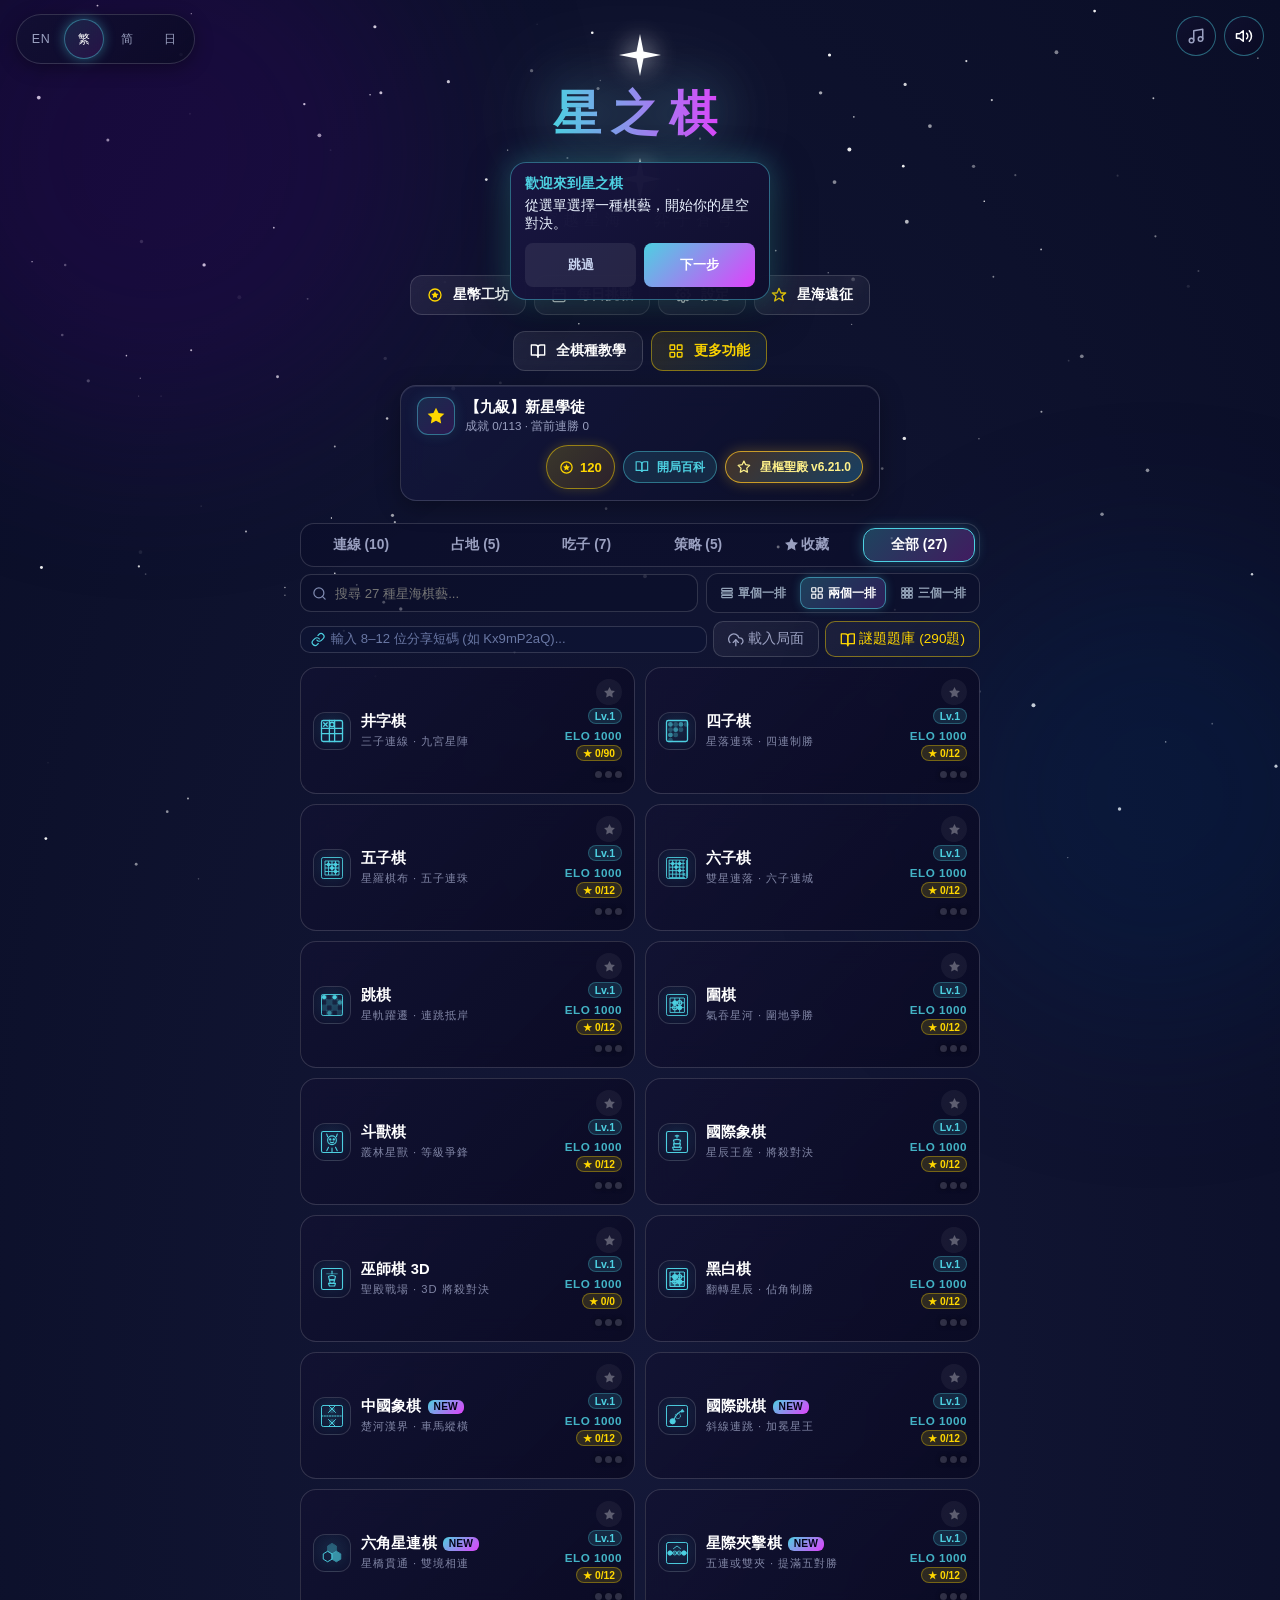
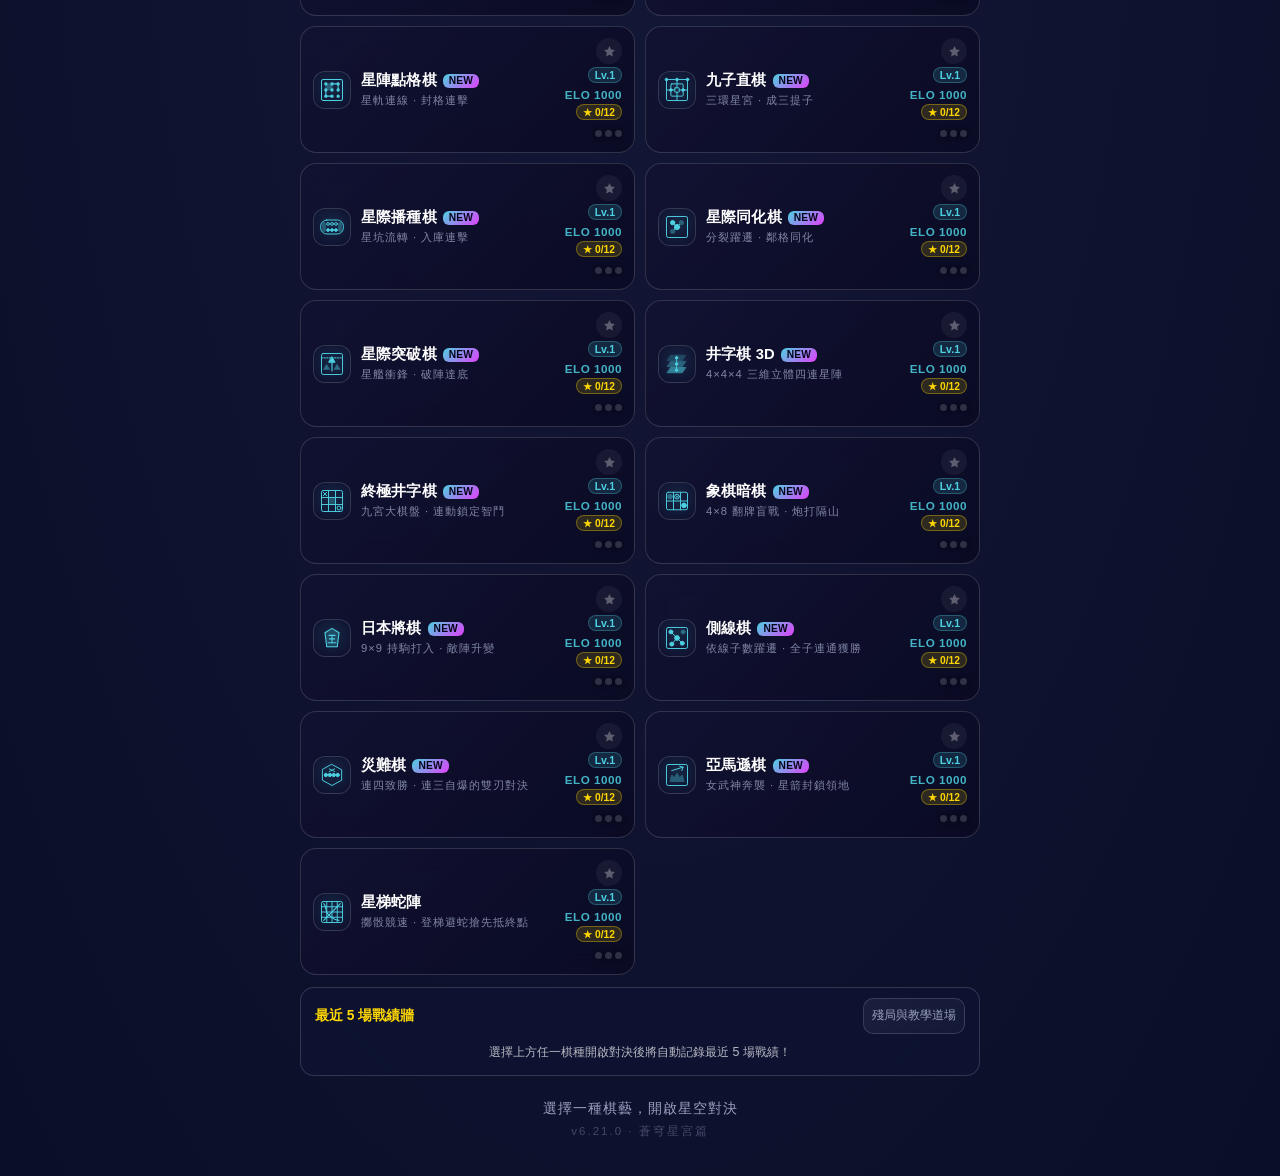
==== commit c81c6db9: "feat(menu): 國際象棋分類加入巫師棋 3D 外部嵌入 - 吃子(capture)分類緊接國際象棋新增巫師棋 3D 卡片，點擊開全螢幕彈層 iframe 載入 wizard-chess-3d " ====
--- a/src/index.html
+++ b/src/index.html
@@ -148,7 +148,7 @@
 <div class="menu-cat-tabs v616-cat-tabs" id="menuCatTabs">
 <button class="cat-tab" data-cat="line" type="button" data-i18n="catLineTab">連線 (10)</button>
 <button class="cat-tab" data-cat="territory" type="button" data-i18n="catTerritoryTab">占地 (5)</button>
-<button class="cat-tab" data-cat="capture" type="button" data-i18n="catCaptureTab">吃子 (6)</button>
+<button class="cat-tab" data-cat="capture" type="button" data-i18n="catCaptureTab">吃子 (7)</button>
 <button class="cat-tab" data-cat="strategy" type="button" data-i18n="catStrategyTab">策略 (5)</button>
 <button class="cat-tab cat-fav-star" data-cat="fav" type="button"><svg viewBox="0 0 24 24" width="13" height="13" fill="currentColor" stroke="currentColor" stroke-width="2" style="vertical-align:-2px;margin-right:3px"><polygon points="12 2 15.09 8.26 22 9.27 17 14.14 18.18 21.02 12 17.77 5.82 21.02 7 14.14 2 9.27 8.91 8.26 12 2"/></svg><span data-i18n="catFavShort">收藏</span></button>
 <button class="cat-tab active" data-cat="all" type="button" data-i18n="catAll">全部</button>
@@ -157,7 +157,7 @@
 <div class="menu-filter-bar">
 <div class="menu-search-wrap">
 <svg viewBox="0 0 24 24" fill="none" stroke="currentColor" stroke-width="2" stroke-linecap="round" stroke-linejoin="round"><circle cx="11" cy="11" r="8"/><line x1="21" y1="21" x2="16.65" y2="16.65"/></svg>
-<input type="search" id="gameSearchInput" class="menu-search-inp" placeholder="搜尋 26 種星海棋藝..." aria-label="Search games">
+<input type="search" id="gameSearchInput" class="menu-search-inp" placeholder="搜尋 27 種星海棋藝..." aria-label="Search games">
 </div>
 <div class="v616-cols-seg" id="gridColsSeg" role="group" aria-label="排列模式切換">
 <button type="button" class="menu-view-btn col-mode-btn" id="btnGridCol1" data-cols="1" title="單個一排 (1列)">
@@ -338,6 +338,22 @@
 </svg>
 </div>
 <div class="gc-txt"><div class="gc-name" data-i18n="name.chess">国际象棋</div><div class="gc-desc" data-i18n="desc.chess">星辰王座 · 将杀对决</div></div>
+<div class="gc-elo"></div>
+<div class="gc-arrow">→</div>
+</button>
+
+<button type="button" class="game-card" data-game="wizard3d">
+<div class="gc-ico">
+<svg viewBox="0 0 64 64" fill="none" stroke="currentColor" stroke-width="2.5" stroke-linecap="round" stroke-linejoin="round">
+<rect x="8" y="8" width="48" height="48" rx="4"/>
+<path d="M32 14 L32 20"/>
+<path d="M24 26 Q32 22 40 26 L38 34 L26 34 Z"/>
+<path d="M26 34 L38 34 L36 42 L28 42 Z"/>
+<path d="M24 42 L40 42 L38 48 L26 48 Z"/>
+<path d="M20 20 L44 20" opacity=".5"/>
+</svg>
+</div>
+<div class="gc-txt"><div class="gc-name" data-i18n="name.wizard3d">巫師棋 3D</div><div class="gc-desc" data-i18n="desc.wizard3d">聖殿戰場 · 3D 將殺對決</div></div>
 <div class="gc-elo"></div>
 <div class="gc-arrow">→</div>
 </button>
@@ -1050,6 +1066,38 @@
 </div>
 </div>
 
+<div class="overlay" id="wizardOverlay" role="dialog" aria-modal="true">
+<div class="wizard-frame">
+<div class="wizard-head">
+<button class="top-back" id="wizardClose" type="button">← 返回</button>
+<h2 id="wizardTitle" data-i18n="name.wizard3d">巫師棋 3D</h2>
+<span class="wizard-head-spacer"></span>
+</div>
+<iframe id="wizardFrame" title="巫師棋 3D" allow="fullscreen; gyroscope; accelerometer; xr-spatial-tracking"></iframe>
+</div>
+</div>
+
+<script>
+(function () {
+  var WIZARD_URL = "https://lisjfixm.github.io/wizard-chess-3d/";
+  var ov = document.getElementById("wizardOverlay"),
+      fr = document.getElementById("wizardFrame"),
+      close = document.getElementById("wizardClose");
+  function openWizard3d() {
+    if (fr && !fr.getAttribute("src")) fr.src = WIZARD_URL;
+    ov && ov.classList.add("active");
+  }
+  function closeWizard3d() {
+    ov && ov.classList.remove("active");
+    if (fr) fr.src = "about:blank";
+  }
+  window.openWizard3d = openWizard3d;
+  close && close.addEventListener("click", closeWizard3d);
+  ov && ov.addEventListener("click", function (ev) { if (ev.target === ov) closeWizard3d(); });
+  document.addEventListener("keydown", function (ev) { if (ev.key === "Escape" && ov && ov.classList.contains("active")) closeWizard3d(); });
+})();
+</script>
+
 <script src="js/01-game.js"></script>
 </body>
 </html>
--- a/src/css/style.css
+++ b/src/css/style.css
@@ -280,4 +280,10 @@
 /* motion偏好 */
 @media (prefers-reduced-motion: reduce){
   *{animation-duration:.01ms !important;animation-iteration-count:1 !important;transition-duration:.01ms !important;}
-}+}
+.wizard-frame{width:min(960px,96vw);height:min(92vh,720px);display:flex;flex-direction:column;background:#05051a;border:1px solid var(--line);border-radius:20px;overflow:hidden;box-shadow:0 20px 60px rgba(0,0,0,.5)}
+.wizard-head{display:flex;align-items:center;justify-content:space-between;gap:10px;padding:10px 14px;border-bottom:1px solid var(--line)}
+.wizard-head h2{margin:0;font-size:1.1rem}
+.wizard-head-spacer{width:64px}
+#wizardFrame{flex:1;width:100%;border:0;background:#05051a}
+@media (max-width:600px){.wizard-frame{height:94vh;border-radius:14px}}
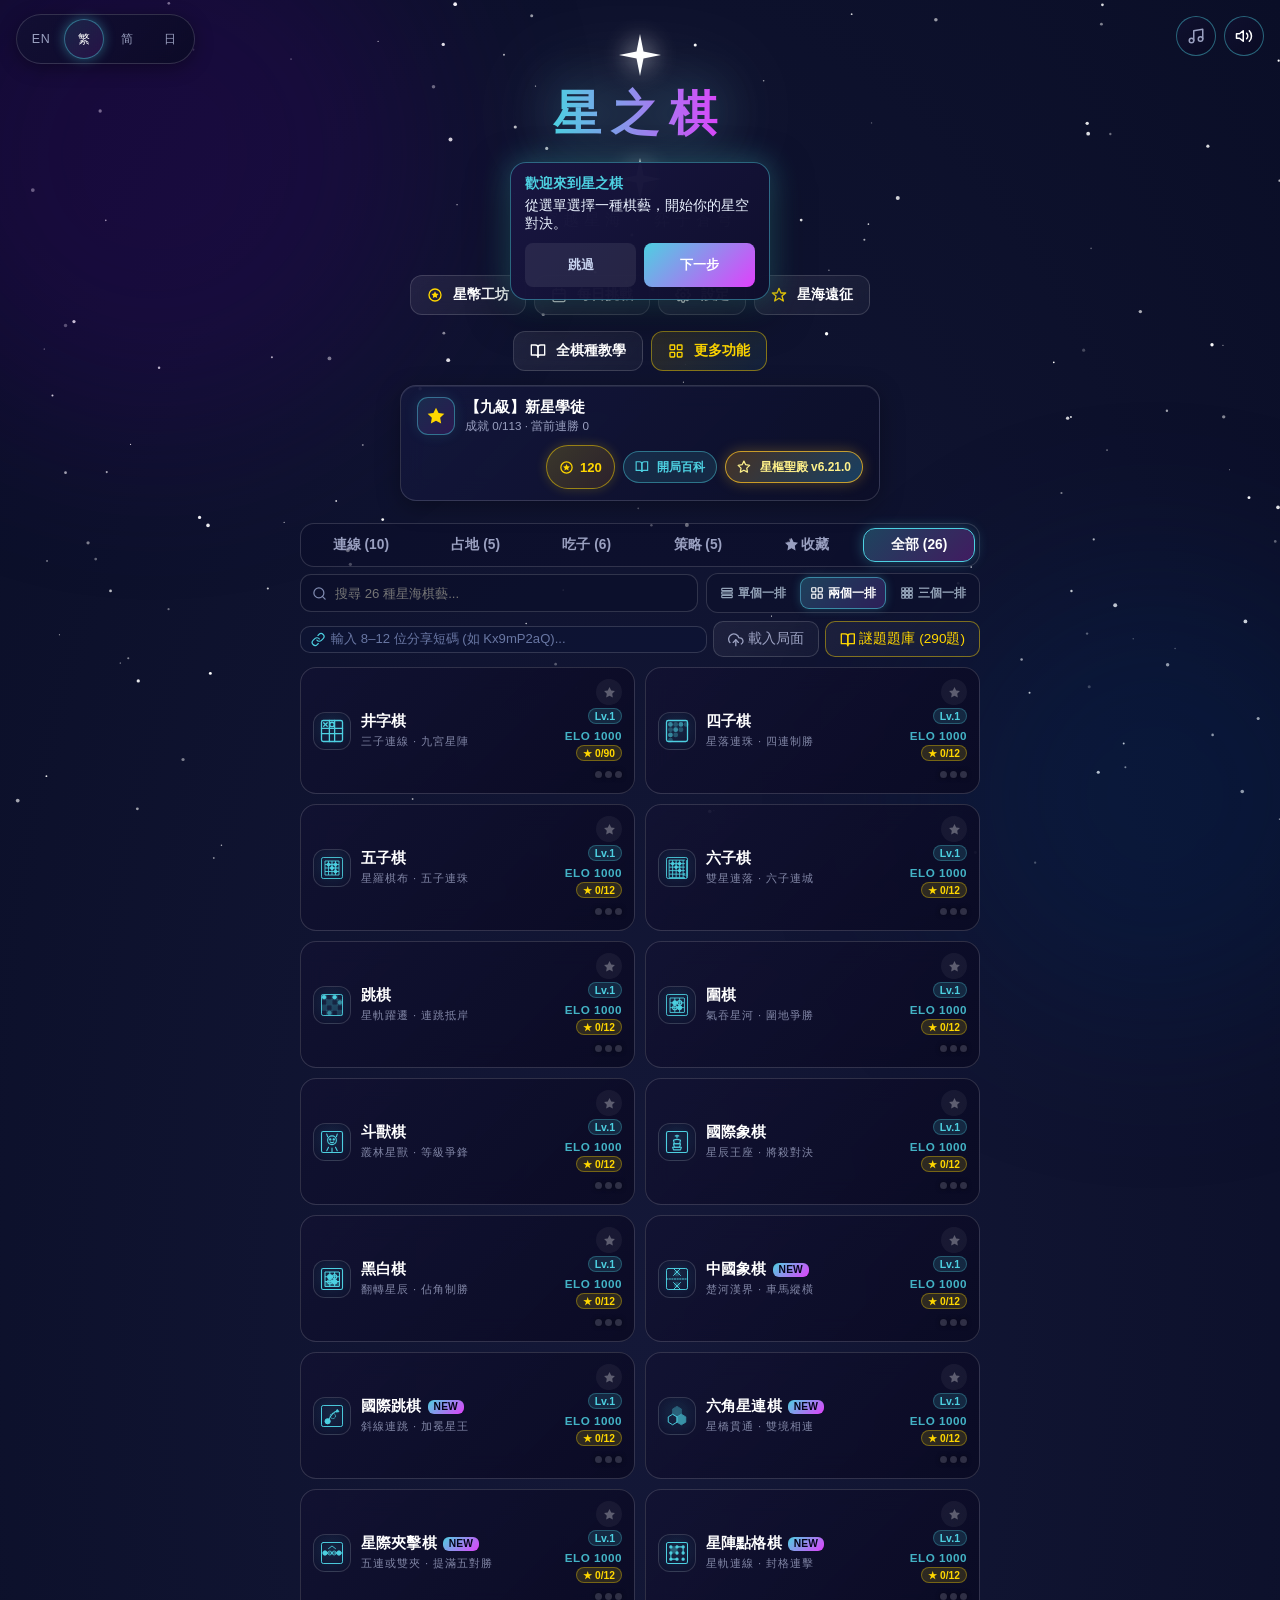
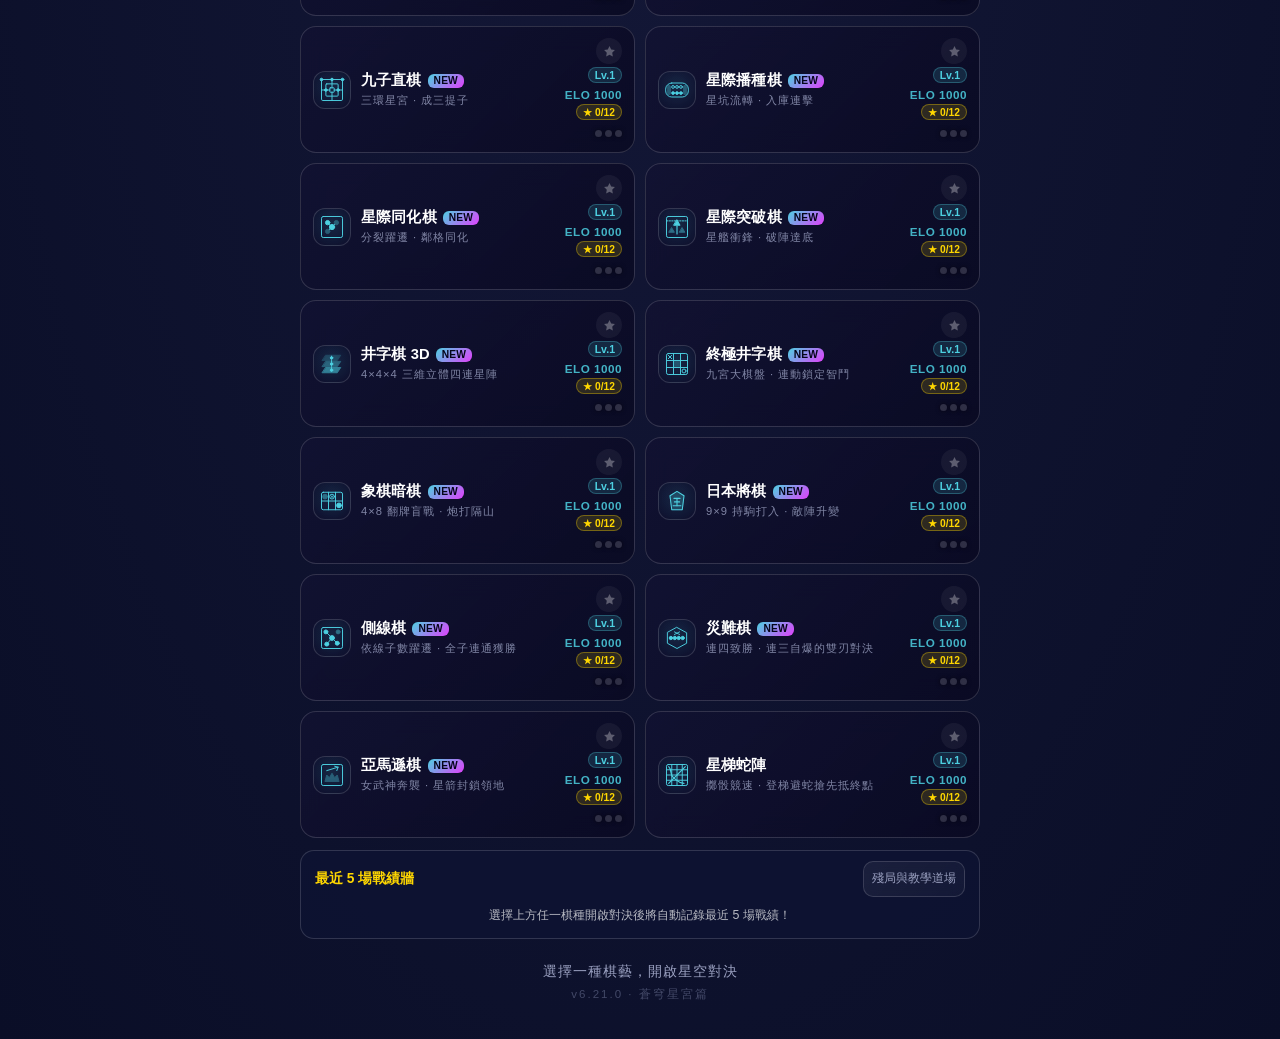
==== commit 8c33e080: "refactor(menu): 巫師棋 3D 入口改至國際象棋模式視圖內 - 移除選單並排的巫師棋卡片；改為進入國際象棋「選擇模式」視圖後下方顯示巫師棋 3D 選項，僅 chess 可見，點擊開全螢幕" ====
--- a/src/index.html
+++ b/src/index.html
@@ -148,7 +148,7 @@
 <div class="menu-cat-tabs v616-cat-tabs" id="menuCatTabs">
 <button class="cat-tab" data-cat="line" type="button" data-i18n="catLineTab">連線 (10)</button>
 <button class="cat-tab" data-cat="territory" type="button" data-i18n="catTerritoryTab">占地 (5)</button>
-<button class="cat-tab" data-cat="capture" type="button" data-i18n="catCaptureTab">吃子 (7)</button>
+<button class="cat-tab" data-cat="capture" type="button" data-i18n="catCaptureTab">吃子 (6)</button>
 <button class="cat-tab" data-cat="strategy" type="button" data-i18n="catStrategyTab">策略 (5)</button>
 <button class="cat-tab cat-fav-star" data-cat="fav" type="button"><svg viewBox="0 0 24 24" width="13" height="13" fill="currentColor" stroke="currentColor" stroke-width="2" style="vertical-align:-2px;margin-right:3px"><polygon points="12 2 15.09 8.26 22 9.27 17 14.14 18.18 21.02 12 17.77 5.82 21.02 7 14.14 2 9.27 8.91 8.26 12 2"/></svg><span data-i18n="catFavShort">收藏</span></button>
 <button class="cat-tab active" data-cat="all" type="button" data-i18n="catAll">全部</button>
@@ -157,7 +157,7 @@
 <div class="menu-filter-bar">
 <div class="menu-search-wrap">
 <svg viewBox="0 0 24 24" fill="none" stroke="currentColor" stroke-width="2" stroke-linecap="round" stroke-linejoin="round"><circle cx="11" cy="11" r="8"/><line x1="21" y1="21" x2="16.65" y2="16.65"/></svg>
-<input type="search" id="gameSearchInput" class="menu-search-inp" placeholder="搜尋 27 種星海棋藝..." aria-label="Search games">
+<input type="search" id="gameSearchInput" class="menu-search-inp" placeholder="搜尋 26 種星海棋藝..." aria-label="Search games">
 </div>
 <div class="v616-cols-seg" id="gridColsSeg" role="group" aria-label="排列模式切換">
 <button type="button" class="menu-view-btn col-mode-btn" id="btnGridCol1" data-cols="1" title="單個一排 (1列)">
@@ -342,22 +342,6 @@
 <div class="gc-arrow">→</div>
 </button>
 
-<button type="button" class="game-card" data-game="wizard3d">
-<div class="gc-ico">
-<svg viewBox="0 0 64 64" fill="none" stroke="currentColor" stroke-width="2.5" stroke-linecap="round" stroke-linejoin="round">
-<rect x="8" y="8" width="48" height="48" rx="4"/>
-<path d="M32 14 L32 20"/>
-<path d="M24 26 Q32 22 40 26 L38 34 L26 34 Z"/>
-<path d="M26 34 L38 34 L36 42 L28 42 Z"/>
-<path d="M24 42 L40 42 L38 48 L26 48 Z"/>
-<path d="M20 20 L44 20" opacity=".5"/>
-</svg>
-</div>
-<div class="gc-txt"><div class="gc-name" data-i18n="name.wizard3d">巫師棋 3D</div><div class="gc-desc" data-i18n="desc.wizard3d">聖殿戰場 · 3D 將殺對決</div></div>
-<div class="gc-elo"></div>
-<div class="gc-arrow">→</div>
-</button>
-
 <button type="button" class="game-card" data-game="reversi">
 <div class="gc-ico">
 <svg viewBox="0 0 64 64" fill="none" stroke="currentColor" stroke-width="2.5">
@@ -693,6 +677,13 @@
 <div class="sc-name" data-i18n="modeSpectate">AI 觀戰</div>
 <div class="sc-desc" data-i18n="modeSpectatedesc">雙 AI 對弈 · 自動觀賞</div>
 </button>
+</div>
+<div class="custom-row hidden" id="wizardEntryRow">
+<label class="toggle-line">
+<span data-i18n="name.wizard3d">巫師棋 3D</span>
+<span class="toggle-desc" data-i18n="desc.wizard3d">聖殿戰場 · 3D 將殺對決</span>
+</label>
+<button class="mini-btn" id="btnWizard3d" type="button" data-i18n="wizardEnter">進入 3D</button>
 </div>
 <button class="rule-btn" id="btnRules" type="button"><span class="ic"><svg viewBox="0 0 24 24" fill="none" stroke="currentColor" stroke-width="2" stroke-linecap="round" stroke-linejoin="round"><circle cx="12" cy="12" r="10"/><path d="M9.09 9a3 3 0 0 1 5.83 1c0 2-3 3-3 3"/><line x1="12" y1="17" x2="12.01" y2="17"/></svg></span><span data-i18n="rules">規則說明</span></button>
 
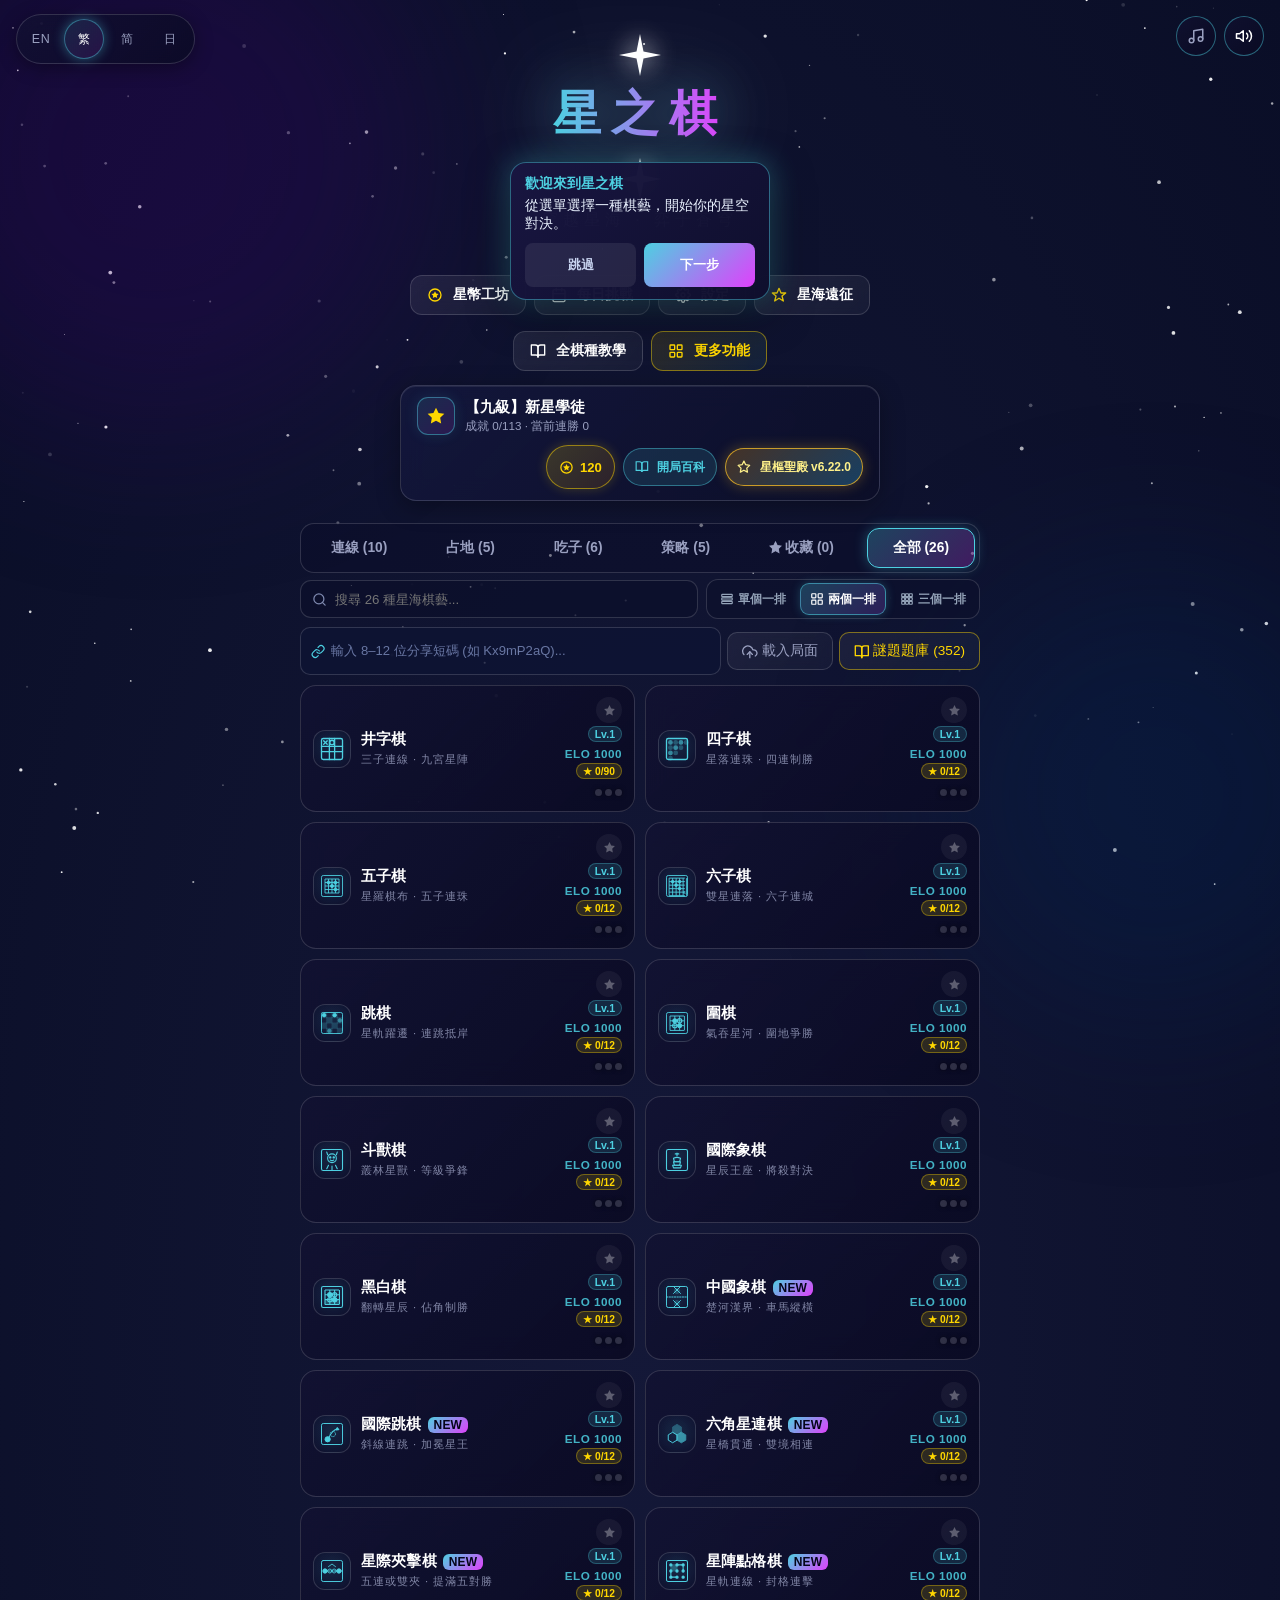
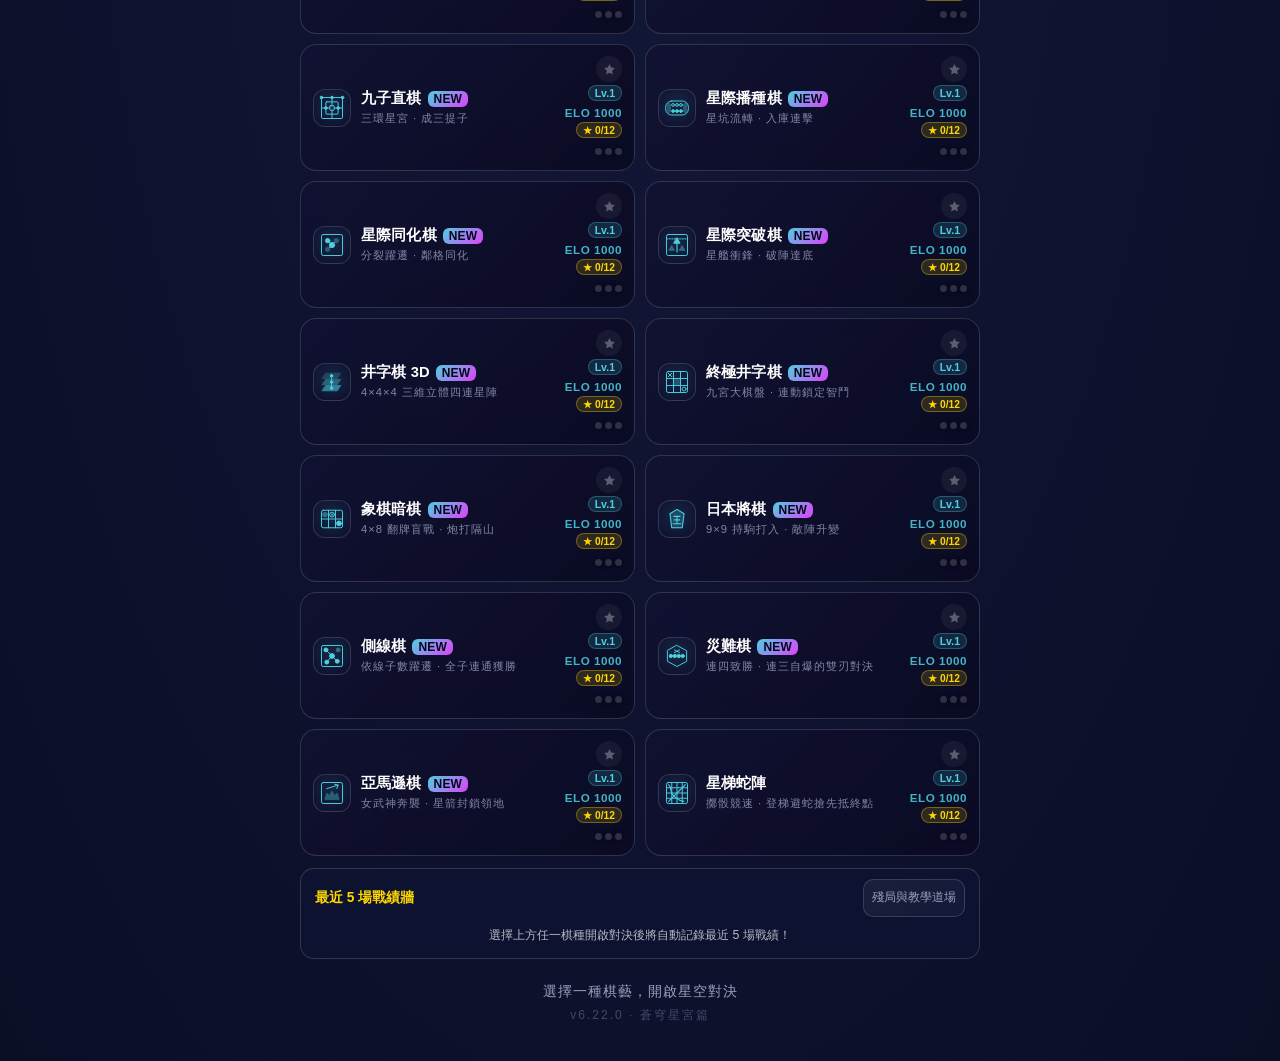
==== commit 324bc70b: "release: v6.22.0 分類對應修正、動態計數、UX/ARIA 改善與多語補齊 - 分類對齊連線/占地/吃子/策略，26 棋種各歸一類；分類/題庫/每日/星樞/搜尋計數改程式動態產生 - 音" ====
--- a/src/index.html
+++ b/src/index.html
@@ -12,7 +12,7 @@
 <meta name="apple-mobile-web-app-title" content="星之棋">
 <link rel="apple-touch-icon" href="data:image/svg+xml,%3Csvg xmlns='http://www.w3.org/2000/svg' viewBox='0 0 100 100'%3E%3Crect width='100' height='100' rx='20' fill='%2305051a'/%3E%3Cpath d='M50 15 L61 38 L86 40 L67 56 L73 81 L50 67 L27 81 L33 56 L14 40 L39 38 Z' fill='%234dd0e1'/%3E%3C/svg%3E">
 <link rel="manifest" href='data:application/json,%7B%22name%22%3A%22%E6%98%9F%E4%B9%8B%E6%A3%8B%22%2C%22short_name%22%3A%22%E6%98%9F%E4%B9%8B%E6%A3%8B%22%2C%22start_url%22%3A%22.%22%2C%22display%22%3A%22standalone%22%2C%22orientation%22%3A%22portrait%22%2C%22background_color%22%3A%22%2305051a%22%2C%22theme_color%22%3A%22%2305051a%22%2C%22icons%22%3A%5B%7B%22src%22%3A%22data:image/svg+xml,%253Csvg%2520xmlns%253D%2527http%253A//www.w3.org/2000/svg%2527%2520viewBox%253D%25270%25200%2520100%2520100%2527%253E%253Crect%2520width%253D%2527100%2527%2520height%253D%2527100%2527%2520rx%253D%252720%2527%2520fill%253D%2527%252305051a%2527/%253E%253Cpath%2520d%253D%2527M50%252015%2520L61%252038%2520L86%252040%2520L67%252056%2520L73%252081%2520L50%252067%2520L27%252081%2520L33%252056%2520L14%252040%2520L39%252038%2520Z%2527%2520fill%253D%2527%25234dd0e1%2527/%253E%253C/svg%3E%22%2C%22sizes%22%3A%22any%22%2C%22type%22%3A%22image/svg+xml%22%2C%22purpose%22%3A%22any%22%7D%5D%7D'>
-<title>星之棋 v6.21.0 · 蒼穹星宮篇</title>
+<title>星之棋 v6.22.0 · 蒼穹星宮篇</title>
 <link rel="icon" href="data:image/svg+xml,%3Csvg xmlns='http://www.w3.org/2000/svg' viewBox='0 0 100 100'%3E%3Crect width='100' height='100' rx='20' fill='%2305051a'/%3E%3Cpath d='M50 15 L61 38 L86 40 L67 56 L73 81 L50 67 L27 81 L33 56 L14 40 L39 38 Z' fill='%234dd0e1'/%3E%3C/svg%3E">
 <link rel="stylesheet" href="css/style.css">
 <style id="snakes-ui">
@@ -97,8 +97,8 @@
 <button class="lang-btn" data-lang="ja" type="button">日</button>
 </div>
 
-<button class="bgm-toggle" id="btnBgmToggle" type="button" title="Cosmic BGM"><span class="ic"><svg viewBox="0 0 24 24" fill="none" stroke="currentColor" stroke-width="2" stroke-linecap="round" stroke-linejoin="round"><path d="M9 18V5l12-2v13"/><circle cx="6" cy="18" r="3"/><circle cx="18" cy="16" r="3"/></svg></span></button>
-<button class="sound-toggle" id="btnSound" type="button" title="音效"><span class="ic"><svg viewBox="0 0 24 24" fill="none" stroke="currentColor" stroke-width="2" stroke-linecap="round" stroke-linejoin="round"><path d="M11 5L6 9H2v6h4l5 4V5z"/><path d="M15.54 8.46a5 5 0 0 1 0 7.07"/><path d="M19.07 4.93a10 10 0 0 1 0 14.14"/></svg></span></button>
+<button class="bgm-toggle" id="btnBgmToggle" type="button" title="背景音樂" aria-pressed="false"><span class="ic"><svg viewBox="0 0 24 24" fill="none" stroke="currentColor" stroke-width="2" stroke-linecap="round" stroke-linejoin="round"><path d="M9 18V5l12-2v13"/><circle cx="6" cy="18" r="3"/><circle cx="18" cy="16" r="3"/></svg></span></button>
+<button class="sound-toggle" id="btnSound" type="button" title="音效" aria-pressed="false"><span class="ic"><svg viewBox="0 0 24 24" fill="none" stroke="currentColor" stroke-width="2" stroke-linecap="round" stroke-linejoin="round"><path d="M11 5L6 9H2v6h4l5 4V5z"/><path d="M15.54 8.46a5 5 0 0 1 0 7.07"/><path d="M19.07 4.93a10 10 0 0 1 0 14.14"/></svg></span></button>
 
 <div class="screen">
 
@@ -138,9 +138,9 @@
 </div>
 </div>
 <div class="hrb-right">
-<button class="coin-pill-bar" id="btnHeroCoin" type="button" title="Star Coins"><svg viewBox="0 0 24 24" fill="currentColor"><circle cx="12" cy="12" r="9" fill="none" stroke="currentColor" stroke-width="2"/><path d="M12 6.5l1.65 3.35 3.7.54-2.68 2.61.63 3.68L12 14.94l-3.3 1.74.63-3.68-2.68-2.61 3.7-.54L12 6.5z"/></svg><span id="hrbCoinVal">0</span></button>
+<button class="coin-pill-bar" id="btnHeroCoin" type="button" title="星幣" data-i18n-title="starCoins"><svg viewBox="0 0 24 24" fill="currentColor"><circle cx="12" cy="12" r="9" fill="none" stroke="currentColor" stroke-width="2"/><path d="M12 6.5l1.65 3.35 3.7.54-2.68 2.61.63 3.68L12 14.94l-3.3 1.74.63-3.68-2.68-2.61 3.7-.54L12 6.5z"/></svg><span id="hrbCoinVal">0</span></button>
 <button class="hrb-pill" id="btnOpenBook" type="button"><span class="ic"><svg viewBox="0 0 24 24" fill="none" stroke="currentColor" stroke-width="2"><path d="M2 3h6a4 4 0 0 1 4 4v14a3 3 0 0 0-3-3H2z"/><path d="M22 3h-6a4 4 0 0 0-4 4v14a3 3 0 0 1 3-3h7z"/></svg></span><span data-i18n="openingBook">開局百科</span></button>
-<button class="hrb-pill nexus-hero-btn" id="btnAstralNexusHub" type="button"><span class="ic"><svg viewBox="0 0 24 24" fill="none" stroke="currentColor" stroke-width="2.2" stroke-linecap="round" stroke-linejoin="round"><polygon points="12 2 15.09 8.26 22 9.27 17 14.14 18.18 21.02 12 17.77 5.82 21.02 7 14.14 2 9.27 8.91 8.26 12 2"/></svg></span><span id="lblAstralNexusBtn">星樞聖殿 v6.21.0</span></button>
+<button class="hrb-pill nexus-hero-btn" id="btnAstralNexusHub" type="button"><span class="ic"><svg viewBox="0 0 24 24" fill="none" stroke="currentColor" stroke-width="2.2" stroke-linecap="round" stroke-linejoin="round"><polygon points="12 2 15.09 8.26 22 9.27 17 14.14 18.18 21.02 12 17.77 5.82 21.02 7 14.14 2 9.27 8.91 8.26 12 2"/></svg></span><span id="lblAstralNexusBtn">星樞聖殿 v6.22.0</span></button>
 </div>
 </div>
 
@@ -160,15 +160,15 @@
 <input type="search" id="gameSearchInput" class="menu-search-inp" placeholder="搜尋 26 種星海棋藝..." aria-label="Search games">
 </div>
 <div class="v616-cols-seg" id="gridColsSeg" role="group" aria-label="排列模式切換">
-<button type="button" class="menu-view-btn col-mode-btn" id="btnGridCol1" data-cols="1" title="單個一排 (1列)">
+<button type="button" class="menu-view-btn col-mode-btn" id="btnGridCol1" data-cols="1" title="單個一排 (1列)" aria-pressed="false">
 <svg viewBox="0 0 24 24" fill="none" stroke="currentColor" stroke-width="2" stroke-linecap="round" stroke-linejoin="round"><rect x="3" y="4" width="18" height="4" rx="1"/><rect x="3" y="10" width="18" height="4" rx="1"/><rect x="3" y="16" width="18" height="4" rx="1"/></svg>
 <span data-i18n="colMode1">單個一排</span>
 </button>
-<button type="button" class="menu-view-btn col-mode-btn is-on" id="btnGridToggle" data-cols="2" title="兩個一排 (2列)">
+<button type="button" class="menu-view-btn col-mode-btn is-on" id="btnGridToggle" data-cols="2" title="兩個一排 (2列)" aria-pressed="true">
 <svg viewBox="0 0 24 24" fill="none" stroke="currentColor" stroke-width="2" stroke-linecap="round" stroke-linejoin="round"><rect x="3" y="3" width="7" height="7" rx="1"/><rect x="14" y="3" width="7" height="7" rx="1"/><rect x="3" y="14" width="7" height="7" rx="1"/><rect x="14" y="14" width="7" height="7" rx="1"/></svg>
 <span data-i18n="gridView">雙欄</span>
 </button>
-<button type="button" class="menu-view-btn col-mode-btn" id="btnGridCol3" data-cols="3" title="三個一排 (3列)">
+<button type="button" class="menu-view-btn col-mode-btn" id="btnGridCol3" data-cols="3" title="三個一排 (3列)" aria-pressed="false">
 <svg viewBox="0 0 24 24" fill="none" stroke="currentColor" stroke-width="2" stroke-linecap="round" stroke-linejoin="round"><rect x="3" y="3" width="5" height="5" rx="0.8"/><rect x="9.5" y="3" width="5" height="5" rx="0.8"/><rect x="16" y="3" width="5" height="5" rx="0.8"/><rect x="3" y="9.5" width="5" height="5" rx="0.8"/><rect x="9.5" y="9.5" width="5" height="5" rx="0.8"/><rect x="16" y="9.5" width="5" height="5" rx="0.8"/><rect x="3" y="16" width="5" height="5" rx="0.8"/><rect x="9.5" y="16" width="5" height="5" rx="0.8"/><rect x="16" y="16" width="5" height="5" rx="0.8"/></svg>
 <span data-i18n="colMode3">三個一排</span>
 </button>
@@ -184,7 +184,10 @@
 <button type="button" class="mini-btn" id="btnMenuOpenPuzzles290" style="border-color:rgba(255,215,0,.45);color:#ffd700"><span class="ic"><svg viewBox="0 0 24 24" fill="none" stroke="currentColor" stroke-width="2" stroke-linecap="round" stroke-linejoin="round"><path d="M2 3h6a4 4 0 0 1 4 4v14a3 3 0 0 0-3-3H2z"/><path d="M22 3h-6a4 4 0 0 0-4 4v14a3 3 0 0 1 3-3h7z"/></svg></span><span data-i18n="openPuzzles290Btn">謎題題庫 (290題)</span></button>
 </div>
 <div class="card-list grid-2col" id="gameCardList">
-<div id="menuEmptyState" class="menu-empty-state hidden" data-i18n="menuEmptyState">此分類暫無棋藝</div>
+<div id="menuEmptyState" class="menu-empty-state hidden">
+<p class="menu-empty-state-text" data-i18n="menuEmptyState">此分類暫無棋藝</p>
+<button type="button" class="menu-empty-state-btn primary-btn" id="btnClearFilter" data-i18n="btnClearFilter">清除篩選</button>
+</div>
 <button type="button" class="game-card" data-game="ttt">
 <div class="gc-ico">
 <svg viewBox="0 0 64 64" fill="none" stroke="currentColor" stroke-width="3" stroke-linecap="round">
@@ -635,7 +638,7 @@
 </div>
 
 <p class="foot-hint" data-i18n="footHint">选择一种棋艺，开启星空对决</p>
-<p class="version-tag">v6.21.0 · 蒼穹星宮篇</p>
+<p class="version-tag">v6.22.0 · 蒼穹星宮篇</p>
 </div>
 
 
@@ -808,23 +811,23 @@
 </div>
 <div class="timer-mode-row" id="timerModeGroup">
 <span class="tm-label" data-i18n="timerMode">計時</span>
-<button class="tm-btn is-on" id="tm-unlimited" type="button" data-tm="unlimited" data-i18n="unlimited">無限制</button>
-<button class="tm-btn" id="tm-blitz" type="button" data-tm="blitz" data-i18n="blitz">快棋10'</button>
-<button class="tm-btn" id="tm-rapid" type="button" data-tm="rapid" data-i18n="rapid">快棋5'</button>
-<button class="tm-btn" id="tm-bullet" type="button" data-tm="bullet" data-i18n="bullet">子彈3'</button>
-<button class="tm-btn" id="tm-bullet1" type="button" data-tm="bullet1" data-i18n="bullet1">子彈1'</button>
-<button class="tm-btn" id="tm-custom" type="button" data-tm="custom" data-i18n="customTimer">自訂</button>
-<button class="tm-btn" id="tm-fischer" type="button" data-tm="fischer" data-i18n="fischer">菲舍爾</button>
+<button class="tm-btn is-on" id="tm-unlimited" type="button" data-tm="unlimited" data-i18n="unlimited" aria-pressed="true">無限制</button>
+<button class="tm-btn" id="tm-blitz" type="button" data-tm="blitz" data-i18n="blitz" aria-pressed="false">快棋10'</button>
+<button class="tm-btn" id="tm-rapid" type="button" data-tm="rapid" data-i18n="rapid" aria-pressed="false">快棋5'</button>
+<button class="tm-btn" id="tm-bullet" type="button" data-tm="bullet" data-i18n="bullet" aria-pressed="false">子彈3'</button>
+<button class="tm-btn" id="tm-bullet1" type="button" data-tm="bullet1" data-i18n="bullet1" aria-pressed="false">子彈1'</button>
+<button class="tm-btn" id="tm-custom" type="button" data-tm="custom" data-i18n="customTimer" aria-pressed="false">自訂</button>
+<button class="tm-btn" id="tm-fischer" type="button" data-tm="fischer" data-i18n="fischer" aria-pressed="false">菲舍爾</button>
 </div>
 <div class="persona-row" id="personaGroup">
 <span class="tm-label" data-i18n="aiPersona">AI 性格</span>
-<button class="persona-btn is-on" type="button" data-persona="balanced" data-i18n="personaBalanced">均衡智者</button>
-<button class="persona-btn" type="button" data-persona="aggressive" data-i18n="personaAggressive">烈焰狂攻</button>
-<button class="persona-btn" type="button" data-persona="defensive" data-i18n="personaDefensive">玄冰鐵壁</button>
-<button class="persona-btn" type="button" data-persona="tricky" data-i18n="personaTricky">星靈詭道</button>
+<button class="persona-btn is-on" type="button" data-persona="balanced" data-i18n="personaBalanced" aria-pressed="true">均衡智者</button>
+<button class="persona-btn" type="button" data-persona="aggressive" data-i18n="personaAggressive" aria-pressed="false">烈焰狂攻</button>
+<button class="persona-btn" type="button" data-persona="defensive" data-i18n="personaDefensive" aria-pressed="false">玄冰鐵壁</button>
+<button class="persona-btn" type="button" data-persona="tricky" data-i18n="personaTricky" aria-pressed="false">星靈詭道</button>
 </div>
 <div class="diff-expand-bar">
-<button class="diff-expand-toggle" id="btnToggleDiffDetails" type="button">
+<button class="diff-expand-toggle" id="btnToggleDiffDetails" type="button" aria-expanded="false">
 <span id="txtToggleDiffDetails" data-i18n="expandDetails">展開詳細設定</span>
 <span id="icoToggleDiffDetails">▾</span>
 </button>
@@ -848,26 +851,26 @@
 <button class="mini-btn" id="btnHint" type="button"><span class="ic"><svg viewBox="0 0 24 24" fill="none" stroke="currentColor" stroke-width="2" stroke-linecap="round" stroke-linejoin="round"><path d="M9 18h6"/><path d="M10 22h4"/><path d="M15.09 14c.18-.98.65-1.74 1.41-2.5A4.65 4.65 0 0 0 18 8 6 6 0 0 0 6 8c0 1 .23 2.23 1.5 3.5A4.61 4.61 0 0 1 8.91 14"/></svg></span><span data-i18n="hint">提示</span></button>
 <button class="mini-btn" id="btnUndo" type="button" data-i18n="undo">↶ 悔棋</button>
 <button class="mini-btn" id="btnGameRestart" type="button" data-i18n="restart">↻ 重开</button>
-<button class="mini-btn" id="btnTopWhyMove" type="button" title="AI 深度點評與復盤"><span class="ic"><svg viewBox="0 0 24 24" fill="none" stroke="currentColor" stroke-width="2" stroke-linecap="round" stroke-linejoin="round"><circle cx="12" cy="12" r="10"/><line x1="12" y1="16" x2="12" y2="12"/><line x1="12" y1="8" x2="12.01" y2="8"/></svg></span><span data-i18n="whyBtnShort">為什麼</span></button>
-<button class="mini-btn nexus-glow-pill" id="btnInGameNexus" type="button" title="蒼穹星樞中心 v6.21.0"><span class="ic"><svg viewBox="0 0 24 24" fill="none" stroke="currentColor" stroke-width="2.2" stroke-linecap="round" stroke-linejoin="round"><polygon points="12 2 15.09 8.26 22 9.27 17 14.14 18.18 21.02 12 17.77 5.82 21.02 7 14.14 2 9.27 8.91 8.26 12 2"/></svg></span><span>星樞</span></button>
-<button class="mini-btn" id="btnMoreTools" type="button" title="More Tools"><span class="ic"><svg viewBox="0 0 24 24" fill="none" stroke="currentColor" stroke-width="2" stroke-linecap="round"><circle cx="5" cy="12" r="1.6" fill="currentColor"/><circle cx="12" cy="12" r="1.6" fill="currentColor"/><circle cx="19" cy="12" r="1.6" fill="currentColor"/></svg></span><span data-i18n="moreTools">工具</span></button>
+<button class="mini-btn" id="btnTopWhyMove" type="button" title="AI 深度點評與復盤" data-i18n-title="whyBtnShort"><span class="ic"><svg viewBox="0 0 24 24" fill="none" stroke="currentColor" stroke-width="2" stroke-linecap="round" stroke-linejoin="round"><circle cx="12" cy="12" r="10"/><line x1="12" y1="16" x2="12" y2="12"/><line x1="12" y1="8" x2="12.01" y2="8"/></svg></span><span data-i18n="whyBtnShort">為什麼</span></button>
+<button class="mini-btn nexus-glow-pill" id="btnInGameNexus" type="button" title="蒼穹星樞中心 v6.22.0"><span class="ic"><svg viewBox="0 0 24 24" fill="none" stroke="currentColor" stroke-width="2.2" stroke-linecap="round" stroke-linejoin="round"><polygon points="12 2 15.09 8.26 22 9.27 17 14.14 18.18 21.02 12 17.77 5.82 21.02 7 14.14 2 9.27 8.91 8.26 12 2"/></svg></span><span>星樞</span></button>
+<button class="mini-btn" id="btnMoreTools" type="button" title="工具" data-i18n-title="moreTools"><span class="ic"><svg viewBox="0 0 24 24" fill="none" stroke="currentColor" stroke-width="2" stroke-linecap="round"><circle cx="5" cy="12" r="1.6" fill="currentColor"/><circle cx="12" cy="12" r="1.6" fill="currentColor"/><circle cx="19" cy="12" r="1.6" fill="currentColor"/></svg></span><span data-i18n="moreTools">工具</span></button>
 </div>
 </div>
 <div class="more-tools-drawer" id="moreToolsDrawer">
 <button class="mini-btn" id="btnRedo" type="button" data-i18n="redo">↷ 重做</button>
 <button class="mini-btn" id="btnGameTutorial" type="button"><span class="ic"><svg viewBox="0 0 24 24" fill="none" stroke="currentColor" stroke-width="2" stroke-linecap="round" stroke-linejoin="round"><circle cx="12" cy="12" r="10"/><path d="M9.09 9a3 3 0 0 1 5.83 1c0 2-3 3-3 3"/><line x1="12" y1="17" x2="12.01" y2="17"/></svg></span><span data-i18n="tutorialShort">教學</span></button>
-<button class="mini-btn" id="btnTopGameStats" type="button" title="單棋統計"><span class="ic"><svg viewBox="0 0 24 24" fill="none" stroke="currentColor" stroke-width="2" stroke-linecap="round" stroke-linejoin="round"><line x1="18" y1="20" x2="18" y2="10"/><line x1="12" y1="20" x2="12" y2="4"/><line x1="6" y1="20" x2="6" y2="14"/></svg></span><span data-i18n="statsBtnShort">統計</span></button>
-<button class="mini-btn" id="btnTopShareCode" type="button" title="分享短碼"><span class="ic"><svg viewBox="0 0 24 24" fill="none" stroke="currentColor" stroke-width="2" stroke-linecap="round" stroke-linejoin="round"><circle cx="18" cy="5" r="3"/><circle cx="6" cy="12" r="3"/><circle cx="18" cy="19" r="3"/><line x1="8.59" y1="13.51" x2="15.42" y2="17.49"/><line x1="15.41" y1="6.51" x2="8.59" y2="10.49"/></svg></span><span data-i18n="sharePosition">分享</span></button>
+<button class="mini-btn" id="btnTopGameStats" type="button" title="單棋統計" data-i18n-title="statsBtnShort"><span class="ic"><svg viewBox="0 0 24 24" fill="none" stroke="currentColor" stroke-width="2" stroke-linecap="round" stroke-linejoin="round"><line x1="18" y1="20" x2="18" y2="10"/><line x1="12" y1="20" x2="12" y2="4"/><line x1="6" y1="20" x2="6" y2="14"/></svg></span><span data-i18n="statsBtnShort">統計</span></button>
+<button class="mini-btn" id="btnTopShareCode" type="button" title="分享短碼" data-i18n-title="sharePosition"><span class="ic"><svg viewBox="0 0 24 24" fill="none" stroke="currentColor" stroke-width="2" stroke-linecap="round" stroke-linejoin="round"><circle cx="18" cy="5" r="3"/><circle cx="6" cy="12" r="3"/><circle cx="18" cy="19" r="3"/><line x1="8.59" y1="13.51" x2="15.42" y2="17.49"/><line x1="15.41" y1="6.51" x2="8.59" y2="10.49"/></svg></span><span data-i18n="sharePosition">分享</span></button>
 <button class="mini-btn" id="btnGameStarShop" type="button"><span class="ic ic-gold"><svg viewBox="0 0 24 24" fill="currentColor"><circle cx="12" cy="12" r="9" fill="none" stroke="currentColor" stroke-width="2"/><path d="M12 6.5l1.65 3.35 3.7.54-2.68 2.61.63 3.68L12 14.94l-3.3 1.74.63-3.68-2.68-2.61 3.7-.54L12 6.5z"/></svg></span><span data-i18n="starShop">星幣工坊</span> (<span id="gameCoinVal">0</span>)</button>
-<button class="mini-btn" id="btnToggleCoords" type="button" title="Coordinates"><span class="ic"><svg viewBox="0 0 24 24" fill="none" stroke="currentColor" stroke-width="2" stroke-linecap="round" stroke-linejoin="round"><path d="M4 4h16v16H4z"/><path d="M4 9h16M9 4v16"/></svg></span><span data-i18n="toggleCoords">座標</span></button>
-<button class="mini-btn" id="btnFlipBoard" type="button" title="Flip"><span class="ic"><svg viewBox="0 0 24 24" fill="none" stroke="currentColor" stroke-width="2" stroke-linecap="round" stroke-linejoin="round"><polyline points="17 1 21 5 17 9"/><path d="M3 11V9a4 4 0 0 1 4-4h14"/><polyline points="7 23 3 19 7 15"/><path d="M21 13v2a4 4 0 0 1-4 4H3"/></svg></span><span data-i18n="flipBoard">翻轉</span></button>
-<button class="mini-btn" id="btnHeatmap" type="button" title="Heatmap"><span class="ic"><svg viewBox="0 0 24 24" fill="none" stroke="currentColor" stroke-width="2" stroke-linecap="round" stroke-linejoin="round"><rect x="3" y="3" width="18" height="18" rx="2"/><path d="M3 9h18M3 15h18M9 3v18M15 3v18"/><circle cx="12" cy="12" r="2.4" fill="currentColor" stroke="none"/></svg></span><span data-i18n="heatmap">熱圖</span></button>
-<button class="mini-btn" id="btnCoachVision" type="button" title="Coach Vision"><span class="ic"><svg viewBox="0 0 24 24" fill="none" stroke="currentColor" stroke-width="2" stroke-linecap="round" stroke-linejoin="round"><path d="M1 12s4-8 11-8 11 8 11 8-4 8-11 8-11-8-11-8z"/><circle cx="12" cy="12" r="3"/></svg></span><span data-i18n="coachVision">星瞳教練</span></button>
-<button class="mini-btn" id="btnSandbox" type="button" title="Sandbox"><span class="ic"><svg viewBox="0 0 24 24" fill="none" stroke="currentColor" stroke-width="2" stroke-linecap="round" stroke-linejoin="round"><path d="M12 2L2 7l10 5 10-5-10-5z"/><path d="M2 17l10 5 10-5"/><path d="M2 12l10 5 10-5"/></svg></span><span data-i18n="sandboxMode">沙盒擺盤</span></button>
-<button class="mini-btn" id="btnNotes" type="button" title="Notes"><span class="ic"><svg viewBox="0 0 24 24" fill="none" stroke="currentColor" stroke-width="2" stroke-linecap="round" stroke-linejoin="round"><path d="M14 2H6a2 2 0 0 0-2 2v16a2 2 0 0 0 2 2h12a2 2 0 0 0 2-2V8z"/><polyline points="14 2 14 8 20 8"/><line x1="16" y1="13" x2="8" y2="13"/><line x1="16" y1="17" x2="8" y2="17"/></svg></span><span data-i18n="gameNotes">筆記</span></button>
-<button class="mini-btn" id="btnShare" type="button" title="Share"><span class="ic"><svg viewBox="0 0 24 24" fill="none" stroke="currentColor" stroke-width="2" stroke-linecap="round" stroke-linejoin="round"><circle cx="18" cy="5" r="3"/><circle cx="6" cy="12" r="3"/><circle cx="18" cy="19" r="3"/><line x1="8.59" y1="13.51" x2="15.42" y2="17.49"/><line x1="15.41" y1="6.51" x2="8.59" y2="10.49"/></svg></span><span data-i18n="sharePosition">分享</span></button>
+<button class="mini-btn" id="btnToggleCoords" type="button" title="座標" data-i18n-title="toggleCoords" aria-pressed="false"><span class="ic"><svg viewBox="0 0 24 24" fill="none" stroke="currentColor" stroke-width="2" stroke-linecap="round" stroke-linejoin="round"><path d="M4 4h16v16H4z"/><path d="M4 9h16M9 4v16"/></svg></span><span data-i18n="toggleCoords">座標</span></button>
+<button class="mini-btn" id="btnFlipBoard" type="button" title="翻轉棋盤" data-i18n-title="flipBoard" aria-pressed="false"><span class="ic"><svg viewBox="0 0 24 24" fill="none" stroke="currentColor" stroke-width="2" stroke-linecap="round" stroke-linejoin="round"><polyline points="17 1 21 5 17 9"/><path d="M3 11V9a4 4 0 0 1 4-4h14"/><polyline points="7 23 3 19 7 15"/><path d="M21 13v2a4 4 0 0 1-4 4H3"/></svg></span><span data-i18n="flipBoard">翻轉</span></button>
+<button class="mini-btn" id="btnHeatmap" type="button" title="熱圖" data-i18n-title="heatmap" aria-pressed="false"><span class="ic"><svg viewBox="0 0 24 24" fill="none" stroke="currentColor" stroke-width="2" stroke-linecap="round" stroke-linejoin="round"><rect x="3" y="3" width="18" height="18" rx="2"/><path d="M3 9h18M3 15h18M9 3v18M15 3v18"/><circle cx="12" cy="12" r="2.4" fill="currentColor" stroke="none"/></svg></span><span data-i18n="heatmap">熱圖</span></button>
+<button class="mini-btn" id="btnCoachVision" type="button" title="星瞳教練" data-i18n-title="coachVision" aria-pressed="false"><span class="ic"><svg viewBox="0 0 24 24" fill="none" stroke="currentColor" stroke-width="2" stroke-linecap="round" stroke-linejoin="round"><path d="M1 12s4-8 11-8 11 8 11 8-4 8-11 8-11-8-11-8z"/><circle cx="12" cy="12" r="3"/></svg></span><span data-i18n="coachVision">星瞳教練</span></button>
+<button class="mini-btn" id="btnSandbox" type="button" title="沙盒擺盤" data-i18n-title="sandboxMode" aria-pressed="false"><span class="ic"><svg viewBox="0 0 24 24" fill="none" stroke="currentColor" stroke-width="2" stroke-linecap="round" stroke-linejoin="round"><path d="M12 2L2 7l10 5 10-5-10-5z"/><path d="M2 17l10 5 10-5"/><path d="M2 12l10 5 10-5"/></svg></span><span data-i18n="sandboxMode">沙盒擺盤</span></button>
+<button class="mini-btn" id="btnNotes" type="button" title="筆記" data-i18n-title="gameNotes"><span class="ic"><svg viewBox="0 0 24 24" fill="none" stroke="currentColor" stroke-width="2" stroke-linecap="round" stroke-linejoin="round"><path d="M14 2H6a2 2 0 0 0-2 2v16a2 2 0 0 0 2 2h12a2 2 0 0 0 2-2V8z"/><polyline points="14 2 14 8 20 8"/><line x1="16" y1="13" x2="8" y2="13"/><line x1="16" y1="17" x2="8" y2="17"/></svg></span><span data-i18n="gameNotes">筆記</span></button>
+<button class="mini-btn" id="btnShare" type="button" title="分享" data-i18n-title="sharePosition"><span class="ic"><svg viewBox="0 0 24 24" fill="none" stroke="currentColor" stroke-width="2" stroke-linecap="round" stroke-linejoin="round"><circle cx="18" cy="5" r="3"/><circle cx="6" cy="12" r="3"/><circle cx="18" cy="19" r="3"/><line x1="8.59" y1="13.51" x2="15.42" y2="17.49"/><line x1="15.41" y1="6.51" x2="8.59" y2="10.49"/></svg></span><span data-i18n="sharePosition">分享</span></button>
 <button class="mini-btn" id="btnExportPNG" type="button" data-i18n="exportPNG" aria-label="Export board image"><span class="ic"><svg viewBox="0 0 24 24" fill="none" stroke="currentColor" stroke-width="2" stroke-linecap="round" stroke-linejoin="round"><rect x="3" y="3" width="18" height="18" rx="2"/><circle cx="8.5" cy="8.5" r="1.5"/><path d="M21 15l-5-5L5 21"/></svg></span><span data-i18n="exportPNG">匯出圖片</span></button>
-<button class="mini-btn" id="btnShortcuts" type="button" title="Shortcuts"><span class="ic"><svg viewBox="0 0 24 24" fill="none" stroke="currentColor" stroke-width="2" stroke-linecap="round" stroke-linejoin="round"><circle cx="12" cy="12" r="10"/><path d="M9.09 9a3 3 0 0 1 5.83 1c0 2-3 3-3 3"/><line x1="12" y1="17" x2="12.01" y2="17"/></svg></span><span data-i18n="shortcuts">快捷鍵</span></button>
+<button class="mini-btn" id="btnShortcuts" type="button" title="快捷鍵" data-i18n-title="shortcuts"><span class="ic"><svg viewBox="0 0 24 24" fill="none" stroke="currentColor" stroke-width="2" stroke-linecap="round" stroke-linejoin="round"><circle cx="12" cy="12" r="10"/><path d="M9.09 9a3 3 0 0 1 5.83 1c0 2-3 3-3 3"/><line x1="12" y1="17" x2="12.01" y2="17"/></svg></span><span data-i18n="shortcuts">快捷鍵</span></button>
 </div>
 
 <div class="planet-opponent-bar" id="planetOpponentBar">
@@ -876,12 +879,12 @@
 </div>
 <div class="sandbox-bar" id="sandboxBar">
 <span class="sbx-tag" data-i18n="sandboxMode">沙盒擺盤</span>
-<button class="sbx-btn is-on" type="button" data-sbx="p1" data-i18n="sbxPlaceP1">放置先手</button>
-<button class="sbx-btn" type="button" data-sbx="p2" data-i18n="sbxPlaceP2">放置後手</button>
-<button class="sbx-btn" type="button" data-sbx="erase" data-i18n="sbxErase">清除格子</button>
-<button class="sbx-btn" type="button" id="btnSbxTurn" data-i18n="sbxSwitchTurn">切換行棋方</button>
-<button class="sbx-btn" type="button" id="btnSbxClearAll" data-i18n="sbxClearBoard">清空棋盤</button>
-<button class="sbx-btn" type="button" id="btnSbxDone" data-i18n="sbxResume">完成並繼續</button>
+<button class="sbx-btn is-on" type="button" data-sbx="p1" data-i18n="sbxPlaceP1" aria-pressed="true">放置先手</button>
+<button class="sbx-btn" type="button" data-sbx="p2" data-i18n="sbxPlaceP2" aria-pressed="false">放置後手</button>
+<button class="sbx-btn" type="button" data-sbx="erase" data-i18n="sbxErase" aria-pressed="false">清除格子</button>
+<button class="sbx-btn" type="button" id="btnSbxTurn" data-i18n="sbxSwitchTurn" aria-pressed="false">切換行棋方</button>
+<button class="sbx-btn" type="button" id="btnSbxClearAll" data-i18n="sbxClearBoard" aria-pressed="false">清空棋盤</button>
+<button class="sbx-btn" type="button" id="btnSbxDone" data-i18n="sbxResume" aria-pressed="false">完成並繼續</button>
 </div>
 <div class="quest-stage-banner" id="questStageBanner">
 <div class="qsb-left">
@@ -903,8 +906,8 @@
 <div class="eval-fill" id="evalFill"></div>
 <span class="eval-label" id="evalLabel">0.0</span>
 </div>
-<button type="button" class="tactical-radar-pill" id="tacticalRadarPill" title="Tactical Radar">50%</button>
-<button type="button" class="tactical-radar-pill smart-guide-pill" id="btnSmartGuidePill" title="開啟/關閉三步實戰引導">✦ 引導</button>
+<button type="button" class="tactical-radar-pill" id="tacticalRadarPill" title="戰術雷達">50%</button>
+<button type="button" class="tactical-radar-pill smart-guide-pill" id="btnSmartGuidePill" title="開啟/關閉三步實戰引導" aria-pressed="false">✦ 引導</button>
 </div>
 <div class="arrows" id="colArrows"></div>
 <div class="replay-bar hidden" id="replayBar">
@@ -917,7 +920,7 @@
 <button class="mini-btn replay-spd is-on" data-spd="1000" type="button">1x</button>
 <button class="mini-btn replay-spd" data-spd="500" type="button">2x</button>
 <button class="mini-btn replay-spd" data-spd="250" type="button">4x</button>
-<button class="mini-btn" id="btnAiCommentary" type="button" data-i18n="commentaryOff">AI講解</button>
+<button class="mini-btn" id="btnAiCommentary" type="button" data-i18n="commentaryOff" aria-pressed="false">AI講解</button>
 <button class="mini-btn" id="replayExit" type="button" data-i18n="exitReplay">退出回放</button>
 </div>
 <div class="replay-commentary hidden" id="replayCommentary"></div>
--- a/src/css/style.css
+++ b/src/css/style.css
@@ -1,5 +1,5 @@
 /* ===== style block 1 ===== */
-:root{--p1:#4dd0e1;--p1-glow:rgba(77,208,225,.4);--p1-soft:rgba(77,208,225,.12);--p1-border:rgba(77,208,225,.45);--p2:#e040fb;--p2-glow:rgba(224,64,251,.4);--p2-soft:rgba(224,64,251,.12);--p2-border:rgba(224,64,251,.35);--gold:#ffd700;--line:rgba(255,255,255,.15);--bg-deep:#0a0e27;--bg-mid:#141838;--title-from:#4dd0e1;--title-mid:#7ce8ff;--title-to:#e040fb;}body.theme-aurora{background:radial-gradient(ellipse at 30% 20%,#0d2a3a 0%,#051520 50%,#020a12 100%);--p1:#00e6a0;--p1-glow:rgba(0,230,160,.4);--p1-soft:rgba(0,230,160,.12);--p1-border:rgba(0,230,160,.45);--p2:#b366ff;--p2-glow:rgba(179,102,255,.4);--p2-soft:rgba(179,102,255,.12);--p2-border:rgba(179,102,255,.35);--line:rgba(0,230,160,.15);--bg-deep:#04181a;--bg-mid:#0a2a26;--title-from:#00ffaa;--title-mid:#aaffee;--title-to:#aa66ff;}body.theme-sunset{background:radial-gradient(ellipse at 70% 30%,#3a1510 0%,#200a08 50%,#120404 100%);--p1:#ffab40;--p1-glow:rgba(255,171,64,.4);--p1-soft:rgba(255,171,64,.12);--p1-border:rgba(255,171,64,.45);--p2:#ff5277;--p2-glow:rgba(255,82,119,.4);--p2-soft:rgba(255,82,119,.12);--p2-border:rgba(255,82,119,.35);--line:rgba(255,171,64,.15);--bg-deep:#1a0a08;--bg-mid:#2a120c;--title-from:#ffaa44;--title-mid:#ffddaa;--title-to:#ff5577;}body.theme-deepsea{background:radial-gradient(ellipse at 40% 60%,#0a2540 0%,#051530 50%,#020a1a 100%);--p1:#29d8ff;--p1-glow:rgba(41,216,255,.4);--p1-soft:rgba(41,216,255,.12);--p1-border:rgba(41,216,255,.45);--p2:#b388ff;--p2-glow:rgba(179,136,255,.4);--p2-soft:rgba(179,136,255,.12);--p2-border:rgba(179,136,255,.35);--line:rgba(41,216,255,.15);--bg-deep:#04122a;--bg-mid:#082040;--title-from:#00bfff;--title-mid:#87ceeb;--title-to:#1e90ff;}body.theme-lava{background:radial-gradient(ellipse at 50% 40%,#4a1010 0%,#2a0808 50%,#150404 100%);--p1:#ff9100;--p1-glow:rgba(255,145,0,.4);--p1-soft:rgba(255,145,0,.12);--p1-border:rgba(255,145,0,.45);--p2:#ff3d3d;--p2-glow:rgba(255,61,61,.4);--p2-soft:rgba(255,61,61,.12);--p2-border:rgba(255,61,61,.35);--line:rgba(255,145,0,.15);--bg-deep:#1a0606;--bg-mid:#2a0e08;--title-from:#ff6600;--title-mid:#ffaa00;--title-to:#ff3300;}body.theme-galaxy{background:radial-gradient(ellipse at 30% 70%,#1a0a3a 0%,#0d0525 50%,#050210 100%);--p1:#e879f9;--p1-glow:rgba(232,121,249,.4);--p1-soft:rgba(232,121,249,.12);--p1-border:rgba(232,121,249,.45);--p2:#7c83ff;--p2-glow:rgba(124,131,255,.4);--p2-soft:rgba(124,131,255,.12);--p2-border:rgba(124,131,255,.35);--line:rgba(232,121,249,.15);--bg-deep:#0d0620;--bg-mid:#1a0f3a;--title-from:#a855f7;--title-mid:#e879f9;--title-to:#6366f1;}body.theme-amethyst{background:radial-gradient(ellipse at 60% 30%,#2d1b4e 0%,#1a0f33 50%,#0d0820 100%);--p1:#d896ff;--p1-glow:rgba(216,150,255,.4);--p1-soft:rgba(216,150,255,.12);--p1-border:rgba(216,150,255,.45);--p2:#7c9eff;--p2-glow:rgba(124,158,255,.4);--p2-soft:rgba(124,158,255,.12);--p2-border:rgba(124,158,255,.35);--line:rgba(216,150,255,.15);--bg-deep:#120a2a;--bg-mid:#241548;--title-from:#c084fc;--title-mid:#f0abfc;--title-to:#818cf8;}*{margin:0;padding:0;box-sizing:border-box}body{font-family:'Segoe UI','PingFang TC','Microsoft JhengHei','Hiragino Kaku Gothic ProN','Yu Gothic','Meiryo',sans-serif;background:radial-gradient(ellipse at center,var(--bg-mid) 0%,var(--bg-deep) 100%);color:#fff;min-height:100vh;overflow-x:hidden}:focus-visible{outline:2px solid var(--p1);outline-offset:2px;border-radius:4px}#starfield{position:fixed;inset:0;z-index:0;pointer-events:none}.nebula{position:fixed;border-radius:50%;filter:blur(90px);opacity:.28;z-index:0;pointer-events:none}.n1{width:550px;height:550px;background:#3a0070;top:-120px;left:-120px;animation:d1 22s ease-in-out infinite alternate}.n2{width:450px;height:450px;background:#002a5c;bottom:-120px;right:-100px;animation:d2 26s ease-in-out infinite alternate}@keyframes d1{to{transform:translate(120px,60px)}}@keyframes d2{to{transform:translate(-90px,-70px)}}.lang-switch{position:fixed;top:calc(14px + env(safe-area-inset-top));left:calc(16px + env(safe-area-inset-left));z-index:50;display:flex;gap:3px;padding:4px;border-radius:999px;background:rgba(18,18,46,.6);border:1px solid var(--line);backdrop-filter:blur(10px);-webkit-backdrop-filter:blur(10px);box-shadow:0 4px 18px rgba(0,0,0,.35)}.lang-btn{min-width:40px;min-height:40px;height:auto;padding:0 9px;border:1px solid transparent;border-radius:999px;background:transparent;color:#9aa0c0;font-size:.78rem;cursor:pointer;letter-spacing:.5px;transition:all .2s;font-family:inherit;display:flex;align-items:center;justify-content:center}.lang-btn:hover{color:#fff;background:var(--p1-soft)}.lang-btn.active{color:#fff;border-color:var(--p1-border);background:linear-gradient(135deg,var(--p1-soft),var(--p2-soft));box-shadow:0 0 12px var(--p1-glow)}.screen{position:relative;z-index:1;display:flex;flex-direction:column;align-items:center;padding:24px 16px;min-height:100vh}.view{display:none;flex-direction:column;align-items:center;width:100%}.view.active{display:flex;animation:fadeIn .2s ease}@keyframes fadeIn{from{opacity:0;transform:translateY(8px)}to{opacity:1;transform:none}}.hero{display:flex;flex-direction:column;align-items:center;margin-top:10px}.spark{width:42px;height:42px;animation:sparkPulse 2.5s ease-in-out infinite}.spark-top{fill:#fff;filter:drop-shadow(0 0 12px rgba(255,255,255,.9));animation-delay:.3s}.spark-bottom{fill:#fff;filter:drop-shadow(0 0 12px rgba(255,255,255,.9));margin-top:6px;animation-delay:.6s}@keyframes sparkPulse{0%,100%{transform:scale(1) rotate(0deg);opacity:.85}50%{transform:scale(1.18) rotate(15deg);opacity:1}}.logo{font-size:3rem;letter-spacing:10px;margin:6px 0;background:linear-gradient(to right,var(--title-from),var(--title-to));-webkit-background-clip:text;background-clip:text;-webkit-text-fill-color:transparent;filter:drop-shadow(0 0 26px var(--p1-glow)) drop-shadow(0 0 12px rgba(255,255,255,.5));}.tagline{color:#9aa0c0;letter-spacing:5px;margin:10px 0 26px;animation:taglineFade 3s ease-in-out infinite}@keyframes taglineFade{0%,100%{opacity:.6}50%{opacity:1}}.card-list{width:100%;max-width:480px;display:flex;flex-direction:column;gap:14px}.game-card{display:flex;align-items:center;gap:16px;padding:15px 18px;border-radius:15px;cursor:pointer;border:1.5px solid var(--line);background:rgba(12,12,40,.6);transition:all .25s;position:relative;overflow:hidden;font:inherit;text-align:left;appearance:none;-webkit-appearance:none;width:100%}.game-card::before{content:'';position:absolute;top:0;left:-100%;width:100%;height:100%;background:linear-gradient(90deg,transparent,var(--p1-soft),transparent);transition:left .5s}.game-card:hover::before{left:100%}.game-card:hover{transform:translateY(-3px);border-color:var(--p1);box-shadow:0 8px 28px var(--p1-glow),0 0 12px var(--p1-soft)}.game-card:hover .gc-ico{transform:scale(1.08);box-shadow:0 0 16px var(--p1-glow)}.game-card:hover .gc-arrow{opacity:1;transform:translateX(4px)}.gc-ico{width:54px;height:54px;border-radius:12px;flex-shrink:0;overflow:hidden;transition:all .25s;background:radial-gradient(circle at 50% 42%,var(--p1-soft),rgba(13,13,43,.55));border:1px solid var(--line)}.gc-ico svg{width:100%;height:100%;display:block;padding:4px;color:var(--p1)}.gc-txt{flex:1}.gc-name{font-size:1.2rem;font-weight:700;margin-bottom:3px;transition:color .2s;color:#fff}.game-card:hover .gc-name{color:var(--p1)}.gc-desc{font-size:.82rem;color:#9aa0c0;letter-spacing:1px}.gc-arrow{color:var(--p1);font-size:1.3rem;opacity:.7;transition:all .25s}.gc-elo{font-size:.72rem;color:#ffd700;letter-spacing:.5px;opacity:.85;flex-shrink:0;align-self:flex-start;margin-top:2px}.foot-hint{color:#9aa0c0;font-size:.85rem;margin:20px 0 6px;letter-spacing:1px}.version-tag{color:#5a6080;font-size:.72rem;margin:0 0 12px;letter-spacing:2px;opacity:.7}.top-back{align-self:flex-start;display:inline-flex;align-items:center;gap:6px;background:rgba(18,18,46,.75);border:1px solid var(--line);border-radius:999px;color:#c8d4f0;font-size:.88rem;cursor:pointer;padding:7px 16px;min-height:38px;backdrop-filter:blur(10px);-webkit-backdrop-filter:blur(10px);box-shadow:0 4px 16px rgba(0,0,0,.3);transition:all .2s;font-family:inherit;margin-top:env(safe-area-inset-top)}.top-back:hover{color:#fff;border-color:var(--p1);background:var(--p1-soft);box-shadow:0 0 14px var(--p1-glow);transform:translateY(-1px)}.top-back:active{transform:translateY(0)}.game-top .top-back{padding:6px 14px;min-height:36px;font-size:.85rem;margin-top:0}.gen-head .top-back,.result-box .top-back{padding:5px 12px;min-height:32px;font-size:.82rem;margin:0}.view-title{font-size:1.6rem;margin:14px 0 26px;letter-spacing:2px;background:linear-gradient(135deg,var(--p1),var(--p2));-webkit-background-clip:text;background-clip:text;-webkit-text-fill-color:transparent}.select-cards{display:flex;gap:20px;flex-wrap:wrap;justify-content:center}.select-cards.three{gap:16px}.select-card{width:200px;padding:26px 18px;border-radius:16px;cursor:pointer;text-align:center;border:1.5px solid var(--line);background:rgba(12,12,40,.6);transition:all .25s;font:inherit;appearance:none;-webkit-appearance:none}.three .select-card{width:168px;padding:22px 14px}.select-card:hover{transform:translateY(-4px);border-color:var(--p1);box-shadow:0 10px 32px var(--p1-glow),0 0 14px var(--p1-soft)}.select-card:hover .sc-ico{transform:scale(1.1);filter:drop-shadow(0 0 8px var(--p1-glow))}.select-card:hover .sc-name{color:var(--p1)}.sc-ico{width:64px;height:64px;margin-bottom:12px;transition:all .25s}.select-card[data-mode="ai"] .sc-ico,.select-card[data-mode="pvp"] .sc-ico{color:var(--p1)}.select-card .c-p2{fill:var(--p2)}.diff-ico{width:48px;height:48px;margin-bottom:10px}.diff-ico circle,.diff-ico path{stroke:currentColor}.c-easy{color:var(--p1)}.c-normal{color:var(--gold)}.c-hard{color:var(--p2)}.sc-name{font-size:1.12rem;font-weight:700;margin-bottom:6px;color:#fff}.sc-desc{font-size:.78rem;color:#9aa0c0;letter-spacing:.5px}.diff-dots{display:flex;gap:5px;justify-content:center;margin-top:10px}.diff-dots i{width:7px;height:7px;border-radius:50%;background:currentColor}.diff-card[data-diff="easy"]{color:var(--p1)}.diff-card[data-diff="normal"]{color:var(--gold)}.diff-card[data-diff="hard"]{color:var(--p2)}.diff-card[data-diff="master"]{color:#ffd700;border-color:rgba(255,215,0,.4);background:linear-gradient(135deg,rgba(255,215,0,.08),rgba(255,140,0,.05))}.diff-card[data-diff="master"]:hover{border-color:#ffd700;box-shadow:0 8px 28px rgba(255,215,0,.25),0 0 16px rgba(255,215,0,.15)}.c-master{color:#ffd700}.diff-card .sc-name{color:#fff}.timer-mode-row{display:flex;align-items:center;justify-content:center;gap:10px;flex-wrap:wrap;margin-top:22px;padding:10px 16px;border-radius:14px;background:rgba(12,12,40,.6);border:1px solid var(--line)}.tm-label{font-size:.85rem;color:#9aa0c0;letter-spacing:1px;margin-right:4px}.tm-btn{min-height:38px;padding:7px 16px;border-radius:10px;cursor:pointer;font-size:.85rem;color:#9aa0c0;background:transparent;border:1.5px solid var(--line);transition:all .2s;font-family:inherit}.tm-btn:hover{color:var(--p1);border-color:var(--p1)}.tm-btn.is-on{color:#fff;border-color:var(--p1);background:linear-gradient(135deg,var(--p1-soft),var(--p2-soft));box-shadow:0 0 12px var(--p1-glow)}.game-top{display:flex;align-items:center;gap:14px;width:100%;max-width:560px;margin-bottom:14px}.game-h{flex:1;text-align:center;font-size:1.4rem;letter-spacing:3px;background:linear-gradient(135deg,var(--p1),var(--p2));-webkit-background-clip:text;background-clip:text;-webkit-text-fill-color:transparent}.game-h.replay-mode{background-image:linear-gradient(#ffd700,#ffaa00);-webkit-text-fill-color:transparent}.game-h.replay-mode::after{content:' · 回放中';font-size:.7em;opacity:.8;-webkit-text-fill-color:#ffd700;color:#ffd700}.mini-btn{min-height:36px;min-width:36px;padding:7px 14px;border-radius:9px;cursor:pointer;font-size:.85rem;color:#9aa0c0;background:transparent;border:1.5px solid var(--line);transition:all .2s;position:relative;overflow:hidden;font-family:inherit}.mini-btn::after{content:'';position:absolute;top:50%;left:50%;width:0;height:0;border-radius:50%;background:var(--p1-soft);transform:translate(-50%,-50%);transition:width .3s,height .3s}.mini-btn:hover::after{width:200px;height:200px}.mini-btn:hover{color:var(--p1);border-color:var(--p1);box-shadow:0 0 12px var(--p1-glow);transform:translateY(-1px)}.mini-btn:active{transform:translateY(0)}.gt-btns{display:flex;align-items:center;gap:8px}.mini-btn.is-disabled,.mini-btn:disabled{opacity:.38;cursor:not-allowed;pointer-events:none}.mini-btn.is-disabled:hover,.mini-btn:disabled:hover{color:#9aa0c0;border-color:var(--line)}.turn-pill{display:inline-flex;align-items:center;gap:9px;padding:9px 24px;border-radius:24px;border:1.5px solid var(--p1);color:#fff;font-size:1rem;margin-bottom:10px;box-shadow:0 0 12px var(--p1-glow)}.turn-pill.p2-turn{border-color:var(--p2);box-shadow:0 0 12px var(--p2-glow)}.turn-pill.p2-turn .pill-dot{background:var(--p2);box-shadow:0 0 8px var(--p2-glow)}.pill-dot{width:12px;height:12px;border-radius:50%;background:var(--p1);box-shadow:0 0 8px var(--p1-glow)}.diff-badge{font-size:.78rem;padding:4px 14px;border-radius:18px;background:var(--p2-soft);color:var(--p2);border:1px solid var(--p2-border);margin-bottom:14px}.eval-bar{position:relative;width:100%;max-width:320px;height:22px;margin:0 auto 12px;background:rgba(255,255,255,.06);border-radius:11px;overflow:hidden;border:1px solid var(--line);}.eval-fill{position:absolute;top:0;left:50%;width:0;height:100%;background:var(--p1);transition:all .4s ease;transform-origin:left;}.eval-fill.negative{left:auto;right:50%;background:var(--p2);}.eval-label{position:absolute;top:50%;left:50%;transform:translate(-50%,-50%);font-size:.7rem;font-weight:700;color:#fff;text-shadow:0 1px 3px rgba(0,0,0,.8);z-index:1;font-variant-numeric:tabular-nums;}.arrows{display:flex;gap:10px;margin-bottom:4px}.arrows i{width:75px;text-align:center;color:var(--p1-border);font-size:.9rem}.free-x.is-on{color:var(--p1);border-color:var(--p1);box-shadow:0 0 12px var(--p1-glow)}.free-o.is-on{color:var(--p2);border-color:var(--p2);box-shadow:0 0 12px var(--p2-glow)}.go-pass{padding:8px 22px;border-radius:10px;cursor:pointer;font-size:.9rem;color:var(--p1);background:var(--p1-soft);border:1.5px solid var(--p1-border);transition:all .25s}.go-pass:hover{background:var(--p1-glow);border-color:var(--p1);box-shadow:0 0 14px var(--p1-glow)}.board-box{position:relative;padding:18px;border-radius:16px;background:linear-gradient(135deg,rgba(28,18,60,.92),rgba(10,10,38,.92));border:1px solid var(--line);box-shadow:0 0 50px var(--p1-soft),inset 0 0 30px rgba(0,0,0,.5)}.board-viewport{position:relative;overflow:hidden;border-radius:8px;max-width:100%;line-height:0;touch-action:none;-webkit-user-select:none;user-select:none}#board{display:block;cursor:pointer;max-width:100%;height:auto;transform-origin:0 0;will-change:transform}.board-viewport.panning #board{cursor:grabbing}.zoom-bar{display:flex;align-items:center;justify-content:center;gap:16px;margin:12px 0 4px}.zoom-btn{width:40px;height:40px;min-width:40px;min-height:40px;border-radius:10px;font-size:1.25rem;line-height:1;cursor:pointer;color:var(--p1);background:rgba(28,18,60,.9);border:1px solid var(--line);box-shadow:0 0 14px var(--p1-soft);transition:.15s}.zoom-btn:hover:not(:disabled){border-color:var(--p1);box-shadow:0 0 18px var(--p1-glow)}.zoom-btn:active:not(:disabled){transform:scale(.93)}.zoom-btn:disabled{opacity:.35;cursor:not-allowed}.zoom-val{min-width:62px;text-align:center;font-variant-numeric:tabular-nums;color:var(--p1);letter-spacing:.5px}.thinking{display:none;position:absolute;top:50%;left:50%;transform:translate(-50%,-50%);z-index:10;background:rgba(0,0,0,.82);padding:14px 28px;border-radius:12px;color:var(--p1);border:1px solid var(--line)}.thinking.active{display:block}.thinking span{animation:blink 1s infinite}@keyframes blink{50%{opacity:.3}}.scoreboard{display:flex;margin-top:18px;border-radius:14px;overflow:hidden;border:1px solid var(--line);background:rgba(12,12,40,.7)}.sb-col{display:flex;flex-direction:column;align-items:center;gap:5px;padding:14px 30px;font-size:.82rem;color:#9aa0c0}.sb-col+.sb-col{border-left:1px solid var(--line)}.sb-col b{font-size:1.3rem;color:#fff}.sb-dot{width:10px;height:10px;border-radius:50%}.sb-dot.p1c{background:var(--p1);box-shadow:0 0 8px var(--p1-glow)}.sb-dot.p2c{background:var(--p2);box-shadow:0 0 8px var(--p2-glow)}.overlay{display:none;position:fixed;inset:0;background:rgba(0,0,0,.55);backdrop-filter:blur(6px);z-index:100;justify-content:center;align-items:center}.overlay.active{display:flex}.result-box{width:min(320px,92vw);background:linear-gradient(180deg,rgba(20,18,52,.97),rgba(12,12,36,.97));padding:30px 26px;border-radius:22px;text-align:center;border:1px solid var(--line);box-shadow:0 0 60px var(--p1-soft);animation:pop .4s ease-out}@keyframes pop{from{transform:scale(.6);opacity:0}to{transform:scale(1);opacity:1}}.result-ico{width:74px;height:74px;border-radius:50%;margin:0 auto 16px;display:flex;align-items:center;justify-content:center;background:linear-gradient(135deg,var(--p1) 0%,#38bdf8 36%,#a855f7 68%,var(--p2) 100%);box-shadow:0 0 26px var(--p1-glow)}.result-ico svg{width:36px;height:36px;fill:#fff;transition:fill .3s}.result-ico svg path{stroke:rgba(20,18,52,.35);stroke-width:1.1;stroke-linejoin:round}.result-ico.sparkle svg{animation:starSparkle 1.4s ease-in-out infinite;transform-box:fill-box;transform-origin:center}@keyframes starSparkle{0%,100%{transform:scale(1);filter:brightness(.95);opacity:.82}50%{transform:scale(1.2);filter:brightness(1.85);opacity:1}}.result-box h2{font-size:1.6rem;margin-bottom:8px}.result-sub{font-size:.82rem;color:#9aa0c0;margin-bottom:20px;letter-spacing:1px}.r-btn{width:100%;padding:13px;border:none;border-radius:12px;cursor:pointer;font-weight:700;font-size:.95rem;margin-bottom:12px;background:linear-gradient(135deg,var(--p1),var(--p2));color:#fff}.r-menu{background:rgba(255,255,255,.06);color:#fff;border:1.5px solid var(--line);margin-bottom:0}.r-menu:hover{border-color:var(--p1)}@media(max-width:640px){.logo{font-size:2rem;letter-spacing:5px}.spark{width:32px;height:32px}.select-card{width:150px;padding:20px 12px}.three .select-card{width:120px}.sb-col{padding:12px 18px}.board-box{padding:10px}.lang-switch{top:calc(10px + env(safe-area-inset-top));left:calc(10px + env(safe-area-inset-left));padding:3px}.lang-btn{min-width:36px;min-height:36px;padding:0 6px;font-size:.7rem}}.quest-entry{margin-top:30px;text-align:center}.qe-line{display:flex;align-items:center;gap:12px;color:var(--p1-border);margin-bottom:18px}.qe-line::before,.qe-line::after{content:"";flex:1;height:1px;background:linear-gradient(90deg,transparent,var(--p1-border),transparent)}.qe-mini{width:108px;height:108px;margin:0 auto 12px;display:grid;grid-template-columns:repeat(3,1fr);gap:4px;padding:8px;border-radius:14px;background:rgba(20,16,52,.7);border:1px solid var(--line);box-shadow:inset 0 0 18px rgba(0,0,0,.5)}.qe-mini i{border-radius:6px;background:var(--p1-soft)}.qe-mini i.x{background:linear-gradient(45deg,transparent 46%,var(--p1) 46%,var(--p1) 54%,transparent 54%),linear-gradient(-45deg,transparent 46%,var(--p1) 46%,var(--p1) 54%,transparent 54%)}.qe-mini i.o{border:3px solid var(--p2);background:transparent}.qe-progress{color:var(--p1);margin-bottom:14px;letter-spacing:1px}.qe-star{color:#ffd700;text-shadow:0 0 10px rgba(255,215,0,.6)}.qe-btns{display:flex;gap:14px;justify-content:center;flex-wrap:wrap}.qe-btn{padding:12px 26px;border-radius:12px;cursor:pointer;font-weight:700;font-size:.95rem;color:#fff;background:rgba(255,255,255,.07);border:1.5px solid var(--line);transition:.18s;font-family:inherit}.qe-btn:hover{border-color:var(--p1);box-shadow:0 0 18px var(--p1-glow)}.qe-btn.qe-main{background:linear-gradient(135deg,var(--p1),var(--p2));border:none}.qe-btn.qe-main:hover{box-shadow:0 0 22px var(--p1-glow)}.q-tabs{display:flex;gap:12px;justify-content:center;margin:14px 0 6px}.q-tab{padding:10px 26px;border-radius:12px;cursor:pointer;font-weight:700;color:var(--p1);background:rgba(255,255,255,.05);border:1.5px solid var(--line);transition:.18s;font-family:inherit}.q-tab.active{color:#fff;border-color:var(--p1);box-shadow:0 0 18px var(--p1-glow)}.q-progress-line{text-align:center;color:var(--p1);margin-bottom:14px}.q-list{max-width:560px;margin:0 auto;display:flex;flex-direction:column;gap:10px;padding-bottom:30px}.q-level{display:flex;gap:14px;align-items:center;padding:12px 16px;border-radius:14px;cursor:pointer;background:linear-gradient(135deg,rgba(28,18,60,.9),rgba(12,12,38,.9));border:1px solid var(--line);transition:.16s}.q-level.is-open:hover{border-color:var(--p1);box-shadow:0 0 18px var(--p1-glow);transform:translateX(3px)}.q-level.is-lock{opacity:.5;cursor:not-allowed}.ql-no{width:42px;height:42px;flex:0 0 42px;border-radius:50%;display:flex;align-items:center;justify-content:center;font-weight:800;color:#04121a;background:linear-gradient(135deg,var(--p1),var(--p2))}.is-lock .ql-no{background:rgba(255,255,255,.12);color:var(--p1)}.ql-body{flex:1;text-align:left}.ql-title{font-weight:700;color:#eaf2ff;margin-bottom:3px}.ql-desc{font-size:.76rem;color:#9aa0c0;margin-bottom:3px}.ql-stars{color:#ffd700;letter-spacing:2px;font-size:.85rem}.ck-settings{display:flex;gap:14px;justify-content:center;align-items:center;flex-wrap:wrap}.ck-settings label{display:flex;align-items:center;gap:6px;font-size:.82rem;color:#c8d4f0;cursor:pointer;user-select:none}.ck-settings input[type=checkbox]{width:16px;height:16px;accent-color:var(--p1);cursor:pointer}.ch-promo{display:flex;gap:10px;align-items:center;justify-content:center}.ch-promo span{font-size:.85rem;color:#c8d4f0}.promo-btn{width:44px;height:44px;border-radius:10px;border:1px solid var(--p1-border);background:rgba(10,14,40,.7);color:#eaf2ff;font-size:1.5rem;cursor:pointer;display:flex;align-items:center;justify-content:center;transition:all .15s}.promo-btn:hover{border-color:var(--p1);color:var(--p1);transform:scale(1.08)}.gk-fb{display:flex;align-items:center;gap:6px;font-size:.85rem;color:#c8d4f0;cursor:pointer;user-select:none}.gk-fb input[type=checkbox]{width:16px;height:16px;accent-color:var(--p1);cursor:pointer}.sound-toggle{position:fixed;top:calc(16px + env(safe-area-inset-top));right:calc(16px + env(safe-area-inset-right));z-index:100;width:40px;height:40px;min-width:40px;min-height:40px;border-radius:50%;border:1px solid var(--p1-border);background:rgba(10,14,40,.7);color:#eaf2ff;font-size:1rem;cursor:pointer;display:flex;align-items:center;justify-content:center;transition:all .15s;padding:0}.sound-toggle:hover{border-color:var(--p1);color:var(--p1)}.sound-toggle .ic{width:18px;height:18px;margin:0;display:flex;align-items:center;justify-content:center}.sound-toggle .ic svg{width:100%;height:100%;display:block}.hidden{display:none!important}.q-btn{margin-top:8px;padding:10px 22px;border-radius:12px;cursor:pointer;font-weight:700;font-size:.95rem;color:#fff;background:rgba(255,255,255,.07);border:1.5px solid var(--line);transition:all .2s;font-family:inherit;appearance:none;-webkit-appearance:none;min-height:44px}.q-btn:hover{border-color:var(--p1);color:var(--p1);box-shadow:0 0 18px var(--p1-glow);transform:translateY(-1px)}.q-btn:active{transform:translateY(0)}.q-btn:disabled{opacity:.4;cursor:not-allowed;pointer-events:none}.timer-bar{display:flex;align-items:center;justify-content:center;gap:10px;margin:6px 0;font-size:.95rem;font-variant-numeric:tabular-nums}.timer-p1{color:var(--p1);font-weight:600}.timer-p2{color:var(--p2);font-weight:600}.timer-sep{color:rgba(255,255,255,.3)}.replay-bar{display:flex;align-items:center;justify-content:center;gap:12px;margin:8px 0;padding:8px 16px;background:rgba(255,215,0,.08);border:1px solid rgba(255,215,0,.25);border-radius:10px}.replay-bar .mini-btn{color:#ffd700;border-color:rgba(255,215,0,.3)}.replay-bar .mini-btn:hover{color:#fff;border-color:#ffd700;box-shadow:0 0 10px rgba(255,215,0,.3)}.replay-pos{font-size:.9rem;color:#ffd700;font-weight:600;font-variant-numeric:tabular-nums;min-width:60px;text-align:center}.go-size{display:flex;align-items:center;gap:6px;margin-bottom:6px}.go-size span{color:rgba(255,255,255,.6);font-size:.85rem}.go-sz{padding:4px 8px;font-size:.8rem;opacity:.6}.go-sz.is-on{opacity:1;border-color:var(--p1);color:var(--p1)}.go-handicap{display:flex;align-items:center;gap:6px;margin-bottom:6px;flex-wrap:wrap}.go-handicap span{color:rgba(255,255,255,.6);font-size:.85rem}.go-hc{padding:4px 8px;font-size:.8rem;opacity:.6}.go-hc.is-on{opacity:1;border-color:var(--p2);color:var(--p2)}.go-sz:disabled,.go-hc:disabled,.go-sz.locked,.go-hc.locked{opacity:.4;cursor:not-allowed;filter:grayscale(1);border-color:var(--line);color:#9aa0c0;pointer-events:none}.go-sz:disabled:hover,.go-hc:disabled:hover,.go-sz.locked:hover,.go-hc.locked:hover{opacity:.4;cursor:not-allowed;border-color:var(--line);color:#9aa0c0;transform:none;box-shadow:none}#gkForbidden:disabled,#ckMultiJump:disabled,#ckLongJump:disabled{cursor:not-allowed;opacity:.45}.gk-fb:has(>#gkForbidden:disabled),.ck-settings label:has(>#ckMultiJump:disabled),.ck-settings label:has(>#ckLongJump:disabled){opacity:.4;cursor:not-allowed}.locked{opacity:.4!important;cursor:not-allowed!important;filter:grayscale(1);pointer-events:none}#btnToggleCoords.is-on,#btnCoachVision.is-on,#btnHeatmap.is-on{border-color:var(--p1);color:var(--p1);box-shadow:0 0 10px var(--p1-glow)}.elo-table{width:100%;border-collapse:collapse;font-size:.85rem;color:#cfd4ee}.elo-table th,.elo-table td{padding:5px 8px;text-align:left;border-bottom:1px solid rgba(255,255,255,.08)}.elo-table th{color:rgba(255,255,255,.6);font-weight:500}.rec-notes{font-size:.8rem;color:#9aa0c0;margin-top:2px;font-style:italic;word-break:break-word}.elo-fb{margin:2px;padding:3px 8px;font-size:.75rem;opacity:.6}.elo-fb.is-on{opacity:1;border-color:var(--p1);color:var(--p1)}.replay-spd{padding:3px 8px;font-size:.75rem;opacity:.6}.replay-spd.is-on{opacity:1;border-color:var(--p1);color:var(--p1)}.sc-list{display:flex;flex-direction:column;gap:6px;margin-top:6px}.sc-row{display:flex;align-items:center;gap:12px;font-size:.88rem;color:#cfd4ee}.sc-row kbd{background:rgba(255,255,255,.12);border:1px solid rgba(255,255,255,.2);border-bottom-width:2px;border-radius:6px;padding:2px 8px;font-family:monospace;font-size:.82rem;color:#fff;min-width:78px;text-align:center}.menu-actions{display:flex;justify-content:center;gap:10px;margin:10px 0}.ach-toast{position:fixed;top:20px;left:50%;transform:translateX(-50%) translateY(-80px);background:linear-gradient(135deg,rgba(20,25,60,.95),rgba(40,20,70,.95));border:1px solid #ffd700;border-radius:14px;padding:12px 22px;display:flex;align-items:center;gap:12px;z-index:9999;transition:transform .4s cubic-bezier(.34,1.56,.64,1);box-shadow:0 8px 30px rgba(255,215,0,.3)}.ach-toast.show{transform:translateX(-50%) translateY(0)}.ach-toast .ach-icon{font-size:1.8rem}.ach-toast .ach-text{color:#ffd700;font-weight:600;font-size:1rem}.ach-grid{display:grid;grid-template-columns:repeat(auto-fill,minmax(140px,1fr));gap:12px;margin-top:8px}.ach-card{background:rgba(15,20,50,.6);border:1px solid rgba(255,255,255,.1);border-radius:12px;padding:14px 10px;text-align:center;position:relative;opacity:.55;transition:all .3s}.ach-card.got{opacity:1;border-color:#ffd700;box-shadow:0 0 15px rgba(255,215,0,.2)}.ach-big{font-size:2.2rem;margin-bottom:6px}.ach-name{color:#fff;font-weight:600;font-size:.9rem;margin-bottom:4px}.ach-desc{color:rgba(255,255,255,.5);font-size:.75rem;line-height:1.3}.ach-date{color:#ffd700;font-size:.7rem;margin-top:6px}.ach-lock{position:absolute;top:8px;right:8px;font-size:.9rem;opacity:.6}.rec-list{display:flex;flex-direction:column;gap:8px;margin-top:8px;max-height:60vh;overflow-y:auto}.rec-item{display:grid;grid-template-columns:auto 1fr auto;gap:4px 12px;align-items:center;background:rgba(15,20,50,.5);border:1px solid rgba(255,255,255,.08);border-radius:10px;padding:10px 14px}.rec-item.starred{border-color:var(--p1);box-shadow:0 0 12px var(--p1-soft)}.rec-star{grid-row:1/span 3;display:flex;align-items:center}.rec-game{color:#fff;font-weight:600;font-size:1rem;grid-column:2}.rec-meta{color:rgba(255,255,255,.5);font-size:.8rem;grid-column:2}.rec-date{color:rgba(255,255,255,.35);font-size:.75rem;grid-column:2}.rec-notes{grid-column:2;color:rgba(255,255,255,.45);font-size:.78rem}.rec-result{font-weight:700;font-size:.9rem;align-self:center;grid-column:3;grid-row:1/span 3}.rec-win{color:var(--p1)}.rec-lose{color:var(--p2)}.rec-draw{color:#ffd700}.stat-grid{display:grid;grid-template-columns:repeat(auto-fill,minmax(100px,1fr));gap:10px;margin-top:8px}.stat-card{background:rgba(15,20,50,.6);border:1px solid rgba(255,255,255,.1);border-radius:10px;padding:14px 8px;text-align:center}.stat-num{font-size:1.6rem;font-weight:700;color:#fff;font-variant-numeric:tabular-nums}.stat-lbl{color:rgba(255,255,255,.5);font-size:.75rem;margin-top:4px}.stat-win .stat-num{color:var(--p1)}.stat-lose .stat-num{color:var(--p2)}.stat-draw .stat-num{color:#ffd700}.stat-elo .stat-num{color:#ffd700;font-size:1.8rem;text-shadow:0 0 12px rgba(255,215,0,.4)}.stat-ach .stat-num{color:#ffd700}.stat-pergame{margin-top:8px}.pg-row{display:flex;align-items:center;gap:10px;padding:6px 0}.pg-name{width:70px;color:rgba(255,255,255,.8);font-size:.85rem;flex-shrink:0}.pg-bar{flex:1;height:8px;background:rgba(255,255,255,.1);border-radius:4px;overflow:hidden}.pg-fill{display:block;height:100%;background:linear-gradient(90deg,var(--p1),var(--p2));border-radius:4px;transition:width .5s}.pg-pct{width:45px;text-align:right;color:rgba(255,255,255,.6);font-size:.8rem;font-variant-numeric:tabular-nums}*{-webkit-tap-highlight-color:transparent;-webkit-touch-callout:none;}button{min-height:44px;min-width:44px;touch-action:manipulation;}.q-btn{min-height:44px;padding:10px 18px;}.game-card{min-height:64px;}@media (max-width:640px){.logo{font-size:2.2rem;letter-spacing:6px;}.tagline{letter-spacing:3px;font-size:.85rem;margin:6px 0 16px;}.menu-actions{flex-wrap:wrap;gap:8px;}.menu-actions .q-btn{padding:8px 12px;font-size:.85rem;min-height:40px;}.card-list{gap:8px;}.game-card{padding:10px 12px;min-height:56px;}.gc-name{font-size:1rem;}.gc-desc{font-size:.75rem;}.gc-ico{width:40px;height:40px;}.lang-switch{gap:4px;}.lang-btn{padding:6px 10px;font-size:.8rem;min-height:36px;min-width:36px;}.sound-toggle{width:40px;height:40px;}.board-box{padding:8px;}#board{max-width:100%;height:auto !important;}.gt-btns{flex-wrap:wrap;gap:6px;}.gt-btns .q-btn{padding:8px 12px;font-size:.8rem;min-height:40px;}.timer-bar{font-size:.8rem;padding:6px 10px;}.replay-bar{padding:6px;gap:8px;}.ach-grid{grid-template-columns:repeat(auto-fill,minmax(110px,1fr));gap:8px;}.ach-card{padding:10px 6px;}.ach-big{font-size:1.8rem;}.stat-grid{grid-template-columns:repeat(auto-fill,minmax(80px,1fr));gap:8px;}.stat-card{padding:10px 6px;}.stat-num{font-size:1.3rem;}.rec-item{padding:8px 10px;}}@media (max-height:500px) and (orientation:landscape){.logo{font-size:1.6rem;letter-spacing:4px;margin:2px 0;}.tagline{display:none;}.hero{margin-bottom:6px;}.card-list{gap:6px;max-height:60vh;overflow-y:auto;}.game-card{padding:6px 10px;min-height:44px;}.gc-ico{width:32px;height:32px;}.gc-name{font-size:.9rem;}.gc-desc{display:none;}.menu-actions{margin:4px 0;}.menu-actions .q-btn{padding:6px 10px;font-size:.8rem;min-height:36px;}}body{padding-top:env(safe-area-inset-top);padding-bottom:env(safe-area-inset-bottom);padding-left:env(safe-area-inset-left);padding-right:env(safe-area-inset-right);}::-webkit-scrollbar{width:6px;height:6px;}::-webkit-scrollbar-thumb{background:rgba(255,255,255,.2);border-radius:3px;}::-webkit-scrollbar-track{background:transparent;}.ic{display:inline-flex;align-items:center;justify-content:center;width:1.15em;height:1.15em;vertical-align:middle;margin-right:.3em;}.ic svg{width:100%;height:100%;display:block;}.ic-gold{color:#ffd700;}.sound-toggle .ic{width:18px;height:18px;margin-right:0;color:#fff;}.ach-icon{display:inline-flex;align-items:center;justify-content:center;width:32px;height:32px;}.ach-icon .ic{width:100%;height:100%;margin-right:0;}.ach-big{display:flex;align-items:center;justify-content:center;width:40px;height:40px;margin:0 auto 6px;color:#ffd700;}.ach-big .ic{width:100%;height:100%;margin-right:0;}.ach-lock{display:flex;align-items:center;justify-content:center;width:18px;height:18px;color:rgba(255,255,255,.4);}.ach-lock .ic{width:100%;height:100%;margin-right:0;}.ql-no .ic{width:100%;height:100%;margin-right:0;color:rgba(255,255,255,.3);}.analysis-box{text-align:left;}.analysis-summary{font-size:15px;color:var(--p1);margin-bottom:8px;padding:8px 12px;background:var(--p1-soft);border-radius:8px;border-left:3px solid var(--p1);}.analysis-list{display:flex;flex-direction:column;gap:6px;}.analysis-item{display:flex;align-items:center;gap:10px;padding:6px 10px;border-radius:6px;font-size:13px;}.analysis-item.mistake{background:rgba(255,107,107,.1);border-left:3px solid #ff6b6b;}.analysis-item.best{background:var(--p1-soft);border-left:3px solid var(--p1);}.an-step{font-weight:bold;color:#fff;min-width:40px;}.an-desc{color:rgba(255,255,255,.7);}.rule-btn{display:inline-flex;align-items:center;gap:6px;margin:16px auto 0;padding:8px 20px;background:var(--p1-soft);border:1px solid var(--p1-border);border-radius:20px;color:var(--p1);font-size:14px;cursor:pointer;transition:all .2s;}.rule-btn:hover{background:var(--p1-glow);border-color:var(--p1);}.rule-btn .ic{width:16px;height:16px;}.rule-box{max-width:480px;}.rule-content{text-align:left;font-size:14px;line-height:1.8;color:rgba(255,255,255,.85);margin:12px 0 20px;padding:12px 16px;background:rgba(255,255,255,.04);border-radius:10px;max-height:50vh;overflow-y:auto;}.select-card[data-mode="spectate"] .sc-ico circle{fill:#ffd700;}.history-panel{margin-top:10px;border:1px solid var(--line);border-radius:12px;background:rgba(12,12,40,.5);overflow:hidden;max-width:560px;margin-left:auto;margin-right:auto;backdrop-filter:blur(8px);}.history-header{display:flex;align-items:center;gap:8px;padding:10px 16px;cursor:pointer;user-select:none;transition:background .2s;position:relative;}.history-header::after{content:'';position:absolute;bottom:0;left:0;right:0;height:1px;background:linear-gradient(90deg,transparent,var(--p1-border),transparent);}.history-header:hover{background:var(--p1-soft);}.history-header .ic{width:16px;height:16px;color:var(--p1);flex-shrink:0;}.history-header span:nth-child(2){flex:1;font-size:.9rem;color:#fff;font-weight:500;}.history-count{font-size:.75rem;color:#9aa0c0;background:rgba(255,255,255,.08);padding:2px 10px;border-radius:10px;font-weight:600;min-width:28px;text-align:center;}.history-list{display:none;max-height:220px;overflow-y:auto;padding:4px 8px 8px;}.history-panel.open .history-list{display:block;}.h-move{display:flex;align-items:center;gap:8px;padding:6px 10px;border-radius:8px;cursor:pointer;transition:all .15s;font-size:.85rem;border-left:2px solid transparent;}.h-move:nth-child(even){background:rgba(255,255,255,.02);}.h-move:hover{background:var(--p1-soft);transform:translateX(2px);}.h-move.current{background:var(--p1-glow);border-left-color:var(--p1);}.h-step{color:#6b7090;min-width:32px;font-size:.75rem;font-weight:600;font-variant-numeric:tabular-nums;}.h-player{font-size:.8rem;flex-shrink:0;}.p1mv .h-player{color:var(--p1);}.p2mv .h-player{color:var(--p2);}.h-note{color:#e0e4f0;font-family:'SF Mono','Consolas','Monaco',monospace;font-size:.8rem;flex:1;}.theme-hint{text-align:center;color:#9aa0c0;font-size:.9rem;margin:8px 0 20px;}.theme-grid{display:flex;flex-wrap:wrap;gap:16px;justify-content:center;max-width:600px;margin:0 auto;}.theme-card{position:relative;width:160px;padding:10px;border-radius:14px;border:1.5px solid var(--line);background:rgba(12,12,40,.5);cursor:pointer;transition:all .2s;}.theme-card:hover{transform:translateY(-3px);border-color:var(--p1);box-shadow:0 8px 24px var(--p1-glow);}.theme-card.active{border-color:#ffd700;box-shadow:0 0 16px rgba(255,215,0,.3);}.theme-card.previewing{border-color:var(--p1);box-shadow:0 0 16px var(--p1-glow);animation:themePulse 1.5s ease-in-out infinite;}@keyframes themePulse{0%,100%{box-shadow:0 0 12px var(--p1-glow)}50%{box-shadow:0 0 24px var(--p1)}}.theme-preview{width:100%;height:100px;border-radius:10px;overflow:hidden;position:relative;margin-bottom:8px;}.tp-title{position:absolute;top:12px;left:50%;transform:translateX(-50%);font-size:1rem;font-weight:700;letter-spacing:3px;-webkit-background-clip:text;background-clip:text;-webkit-text-fill-color:transparent;white-space:nowrap;}.tp-board{position:absolute;bottom:10px;left:50%;transform:translateX(-50%);display:grid;grid-template-columns:repeat(2,1fr);gap:3px;width:50px;height:50px;}.tp-cell{border-radius:3px;background:rgba(255,255,255,.1);}.theme-name{text-align:center;font-size:.85rem;color:#fff;}.theme-check{position:absolute;top:6px;right:8px;width:22px;height:22px;border-radius:50%;background:#ffd700;color:#000;font-size:.8rem;display:flex;align-items:center;justify-content:center;font-weight:bold;}.theme-check.preview-tag{width:auto;padding:2px 8px;border-radius:10px;background:var(--p1);color:#000;font-size:.7rem;}.q-sym{font-weight:bold;margin-left:6px;font-size:.85rem;}.q-excellent{color:var(--p1);text-shadow:0 0 8px var(--p1-glow);}.q-good{color:#66bb6a;}.q-mistake{color:#ffa726;}.q-blunder{color:#ef5350;text-shadow:0 0 8px rgba(239,83,80,.6);}.h-move.has-q{padding-right:28px;}.gen-box{width:min(560px,94vw);max-height:86vh;display:flex;flex-direction:column;padding:22px 22px 20px;text-align:left;}.gen-head{display:flex;align-items:center;justify-content:space-between;gap:10px;margin-bottom:10px;}.gen-head h2{font-size:1.15rem;margin:0;color:#fff;flex:1;text-align:center;overflow:hidden;text-overflow:ellipsis;white-space:nowrap;}.gen-head .top-back,.result-box .top-back{margin:0;padding:4px 8px;font-size:.88rem;flex-shrink:0;white-space:nowrap;}.gen-foot{display:flex;justify-content:center;margin-top:14px;flex-shrink:0;}.gen-foot .r-btn{max-width:240px;margin:0;}.gen-close{flex:none;width:34px;height:34px;border-radius:50%;border:1px solid var(--line);background:rgba(255,255,255,.06);color:#c8d4f0;cursor:pointer;display:flex;align-items:center;justify-content:center;transition:all .18s;}.gen-close:hover{background:var(--p1-soft);color:#fff;border-color:var(--p1);}.gen-close svg{width:18px;height:18px;}.gen-body{flex:1;min-height:0;overflow-y:auto;color:#eaf2ff;font-size:.9rem;line-height:1.6;padding-right:4px;}.gen-body h4{color:#fff;font-size:.95rem;margin:12px 0 6px;}.gen-body p{color:rgba(234,242,255,.85);}.gen-body::-webkit-scrollbar{width:8px;}.gen-body::-webkit-scrollbar-thumb{background:rgba(255,255,255,.18);border-radius:4px;}.hint-dot{position:fixed;z-index:200;width:18px;height:18px;border-radius:50%;background:radial-gradient(circle,#fff,var(--p1));box-shadow:0 0 14px var(--p1);animation:hintPulse 1.4s ease-in-out infinite;pointer-events:none;}@keyframes hintPulse{0%,100%{transform:scale(1);opacity:.9}50%{transform:scale(1.5);opacity:.5}}.guide-bubble{position:fixed;z-index:201;max-width:260px;background:linear-gradient(180deg,rgba(20,18,52,.98),rgba(12,12,36,.98));border:1px solid var(--p1-border);border-radius:14px;padding:12px 14px;color:#eaf2ff;font-size:.85rem;box-shadow:0 8px 30px rgba(0,0,0,.5);animation:pop .3s ease-out;}.guide-bubble .gb-title{font-weight:700;color:var(--p1);margin-bottom:4px;}.guide-bubble .gb-actions{display:flex;gap:8px;margin-top:10px;}.guide-bubble .gb-actions button{flex:1;padding:7px;border:none;border-radius:8px;cursor:pointer;font-size:.8rem;font-weight:700;}.gb-skip{background:rgba(255,255,255,.08);color:#c8d4f0;}.gb-next{background:linear-gradient(135deg,var(--p1),var(--p2));color:#fff;}.elo-chart-wrap{width:100%;background:rgba(10,14,40,.5);border:1px solid var(--line);border-radius:12px;padding:10px;margin:8px 0;}.elo-empty{text-align:center;color:#9aa0c0;padding:24px 0;}.rec-item.starred{border-color:var(--p1);box-shadow:0 0 12px var(--p1-soft);}.rec-fav{cursor:pointer;color:#666;font-size:1rem;margin-left:6px;}.rec-fav.on{color:#ffd700;text-shadow:0 0 8px rgba(255,215,0,.6);}.timer-ring{position:relative;width:34px;height:34px;display:inline-flex;align-items:center;justify-content:center;}.timer-ring svg{position:absolute;inset:0;width:34px;height:34px;transform:rotate(-90deg);}.timer-ring .ring-bg{fill:none;stroke:rgba(255,255,255,.12);stroke-width:3;}.timer-ring .ring-fg{fill:none;stroke:#4caf50;stroke-width:3;stroke-linecap:round;transition:stroke-dashoffset .4s linear,stroke .3s;}.timer-ring.timer-ring-yellow .ring-fg{stroke:#ffd700;}.timer-ring.timer-ring-red .ring-fg{stroke:#f44336;animation:timer-pulse 1s ease-in-out infinite;}.timer-bar.no-ring .timer-ring{display:none;}@keyframes timer-pulse{0%,100%{box-shadow:0 0 0 0 rgba(244,67,54,.55);}50%{box-shadow:0 0 0 6px rgba(244,67,54,0);}}.timer-bar{position:relative;}.elo-predict{margin-top:6px;font-size:.72rem;color:#9aa0c0;font-variant-numeric:tabular-nums;display:flex;gap:6px;justify-content:center;flex-wrap:wrap;}.elo-predict .ew{color:#4caf50;}.elo-predict .ed{color:#9aa0c0;}.elo-predict .el{color:#f44336;}.daily-badge{display:inline-block;margin-left:6px;font-size:.7rem;padding:1px 7px;border-radius:9px;background:linear-gradient(135deg,#ffd700,#ff9800);color:#221a00;font-weight:700;}.h-move .explain-btn{margin-left:4px;cursor:pointer;border:none;background:rgba(255,255,255,.08);color:#c8d4f0;border-radius:6px;font-size:.7rem;padding:0 5px;line-height:1.4;}.h-move .explain-btn:hover{background:var(--p1);color:#fff;}.explain-row{display:flex;justify-content:space-between;gap:10px;padding:3px 0;border-bottom:1px dashed rgba(255,255,255,.1);}.explain-tags{margin-top:8px;display:flex;gap:6px;flex-wrap:wrap;}.explain-tag{font-size:.72rem;padding:2px 8px;border-radius:8px;background:rgba(77,208,225,.15);color:#4dd0e1;}.pz-group{margin:6px 0;}.pz-group-title{font-size:.78rem;font-weight:700;color:#ffd700;margin:6px 0 2px;}.puzzle-item.solved{opacity:.6;}.puzzle-item.solved::after{content:' ✓';}.mini-btn:focus-visible,.q-btn:focus-visible,.select-card:focus-visible,.game-card:focus-visible,.tm-btn:focus-visible,.gb-actions button:focus-visible{outline:2px solid #ffd700;outline-offset:2px;}@media (prefers-reduced-motion:reduce){*{animation:none !important;transition:none !important;}.stars,.star{animation:none !important;}}.custom-row{margin:8px auto;max-width:420px;padding:10px 14px;border:1px solid #2a2a55;border-radius:12px;background:rgba(20,20,50,.5);}.custom-row.hidden{display:none;}.toggle-line{display:flex;flex-direction:column;gap:2px;cursor:pointer;}.toggle-desc{font-size:.72rem;color:#9aa0c0;}.custom-row-hint{font-size:.85rem;margin-bottom:6px;color:#cfd2ff;}.custom-row-ctrl{display:flex;align-items:center;gap:8px;font-size:.8rem;margin:4px 0;}.custom-row-ctrl input[type=range]{accent-color:#e040fb;}.set-seg{padding:4px 10px;font-size:.78rem;opacity:.6;}.set-seg.is-on{opacity:1;border-color:var(--p1,#4dd0e1);color:var(--p1,#4dd0e1);}.replay-commentary{min-height:38px;padding:6px 12px;background:rgba(10,10,36,.85);border-top:1px solid rgba(77,208,225,.2);font-size:.85rem;}.replay-commentary.hidden{display:none;}.theme-card-create{transition:transform .15s ease;}.theme-card-create:hover{transform:scale(1.03);}.ct-color{padding:2px;border:1px solid rgba(255,255,255,.2);border-radius:6px;background:transparent;}.meteor{position:fixed;width:2px;height:2px;background:#fff;border-radius:50%;z-index:1;pointer-events:none;opacity:0;}.meteor::before{content:'';position:absolute;top:0;left:0;width:80px;height:1px;background:linear-gradient(90deg,#fff,transparent);transform:translateX(-80px) rotate(-45deg);transform-origin:right;}@keyframes meteorFall{0%{opacity:0;transform:translate(0,0) rotate(-45deg)}10%{opacity:1}100%{opacity:0;transform:translate(-400px,400px) rotate(-45deg)}}.view.active{animation:slideIn .35s cubic-bezier(.16,1,.3,1)}@keyframes slideIn{from{opacity:0;transform:translateX(30px) scale(.98)}to{opacity:1;transform:none}}.view.leaving{animation:slideOut .25s ease forwards}@keyframes slideOut{from{opacity:1;transform:none}to{opacity:0;transform:translateX(-30px) scale(.98)}}.stagger-item{opacity:0;animation:staggerIn .5s cubic-bezier(.16,1,.3,1) forwards}@keyframes staggerIn{from{opacity:0;transform:translateY(20px) scale(.95)}to{opacity:1;transform:none}}.particle{position:absolute;width:6px;height:6px;border-radius:50%;pointer-events:none;z-index:10;}@keyframes particleBurst{0%{opacity:1;transform:translate(0,0) scale(1)}100%{opacity:0;transform:translate(var(--px),var(--py)) scale(0)}}.drop-ripple{position:absolute;border-radius:50%;pointer-events:none;z-index:5;border:2px solid var(--p1);}@keyframes dropRipple{0%{opacity:.8;transform:scale(.3)}100%{opacity:0;transform:scale(2.5)}}.result-box.win{animation:winPop .6s cubic-bezier(.34,1.56,.64,1)}@keyframes winPop{0%{transform:scale(.5) rotate(-5deg);opacity:0}60%{transform:scale(1.05) rotate(2deg)}100%{transform:scale(1) rotate(0);opacity:1}}.result-ico.win-glow{animation:winGlow 2s ease-in-out infinite}@keyframes winGlow{0%,100%{box-shadow:0 0 26px var(--p1-glow),0 0 50px var(--p1-glow)}50%{box-shadow:0 0 40px var(--p1),0 0 80px var(--p1-glow)}}.confetti{position:fixed;width:8px;height:8px;pointer-events:none;z-index:200;}@keyframes confettiFall{0%{opacity:1;transform:translateY(-20px) rotate(0deg)}100%{opacity:0;transform:translateY(100vh) rotate(720deg)}}.num-animate{display:inline-block;animation:numPop .4s cubic-bezier(.34,1.56,.64,1)}@keyframes numPop{0%{transform:scale(1)}50%{transform:scale(1.3)}100%{transform:scale(1)}}.btn-press:active{transform:scale(.95)!important;}.glow-pulse{animation:glowPulse 2s ease-in-out infinite}@keyframes glowPulse{0%,100%{box-shadow:0 0 12px var(--p1-glow)}50%{box-shadow:0 0 24px var(--p1),0 0 40px var(--p1-glow)}}.float-anim{animation:floatAnim 3s ease-in-out infinite}@keyframes floatAnim{0%,100%{transform:translateY(0)}50%{transform:translateY(-8px)}}.twinkle{animation:twinkle 2s ease-in-out infinite}@keyframes twinkle{0%,100%{opacity:.3;transform:scale(.8)}50%{opacity:1;transform:scale(1.2)}}.gradient-border{position:relative;background:linear-gradient(var(--bg-mid),var(--bg-deep)) padding-box;border:2px solid transparent;}.gradient-border::before{content:'';position:absolute;inset:-2px;border-radius:inherit;background:linear-gradient(135deg,var(--p1),var(--p2),var(--p1)) border-box;-webkit-mask:linear-gradient(#fff 0 0) padding-box,linear-gradient(#fff 0 0);-webkit-mask-composite:xor;mask-composite:exclude;animation:borderFlow 3s linear infinite;background-size:200% 200%;}@keyframes borderFlow{0%{background-position:0% 50%}50%{background-position:100% 50%}100%{background-position:0% 50%}}.tilt-card{transition:transform .3s cubic-bezier(.16,1,.3,1),box-shadow .3s;transform-style:preserve-3d;}.tilt-card:hover{transform:perspective(800px) rotateX(3deg) rotateY(-3deg) translateY(-4px);box-shadow:0 20px 40px rgba(0,0,0,.4),0 0 30px var(--p1-glow);}.sweep-light{position:relative;overflow:hidden;}.sweep-light::after{content:'';position:absolute;top:0;left:-100%;width:50%;height:100%;background:linear-gradient(90deg,transparent,rgba(255,255,255,.1),transparent);transform:skewX(-20deg);animation:sweepLight 3s ease-in-out infinite;}@keyframes sweepLight{0%{left:-100%}50%,100%{left:200%}}.shake{animation:shake .4s ease-in-out}@keyframes shake{0%,100%{transform:translateX(0)}20%{transform:translateX(-8px)}40%{transform:translateX(8px)}60%{transform:translateX(-5px)}80%{transform:translateX(5px)}}.progress-flow{background:linear-gradient(90deg,var(--p1),var(--p2),var(--p1));background-size:200% 100%;animation:progressFlow 2s linear infinite;}@keyframes progressFlow{0%{background-position:0% 0}100%{background-position:200% 0}}.board-glow{box-shadow:0 0 40px var(--p1-soft),0 0 80px var(--p1-soft),inset 0 0 30px rgba(0,0,0,.3);}.hover-preview{opacity:.4;animation:hoverPreview 1s ease-in-out infinite;}@keyframes hoverPreview{0%,100%{opacity:.3}50%{opacity:.6}}.thinking-dots span{display:inline-block;animation:thinkingBounce 1.4s ease-in-out infinite;}.thinking-dots span:nth-child(2){animation-delay:.2s}.thinking-dots span:nth-child(3){animation-delay:.4s}@keyframes thinkingBounce{0%,60%,100%{transform:translateY(0);opacity:.4}30%{transform:translateY(-6px);opacity:1}}.toast-slide{animation:toastSlide .4s cubic-bezier(.34,1.56,.64,1);}@keyframes toastSlide{from{opacity:0;transform:translateY(-30px) scale(.9)}to{opacity:1;transform:translateY(0) scale(1)}}.overlay.active{animation:overlayFade .3s ease;}@keyframes overlayFade{from{opacity:0}to{opacity:1}}::-webkit-scrollbar{width:8px;height:8px;}::-webkit-scrollbar-track{background:rgba(255,255,255,.05);border-radius:4px;}::-webkit-scrollbar-thumb{background:linear-gradient(135deg,var(--p1),var(--p2));border-radius:4px;}::-webkit-scrollbar-thumb:hover{background:linear-gradient(135deg,var(--p2),var(--p1));}::selection{background:var(--p1);color:#000;}.game-card{border-radius:16px;background:linear-gradient(135deg,rgba(18,18,50,.8),rgba(10,10,35,.9));backdrop-filter:blur(12px);-webkit-backdrop-filter:blur(12px);}.game-card:hover{box-shadow:0 12px 40px rgba(0,0,0,.4),0 0 24px var(--p1-glow),inset 0 1px 0 rgba(255,255,255,.1);}.select-card{border-radius:18px;background:linear-gradient(135deg,rgba(18,18,50,.8),rgba(10,10,35,.9));backdrop-filter:blur(12px);-webkit-backdrop-filter:blur(12px);}.select-card:hover{box-shadow:0 12px 40px rgba(0,0,0,.4),0 0 24px var(--p1-glow);}.q-btn{border-radius:12px;background:linear-gradient(135deg,rgba(255,255,255,.08),rgba(255,255,255,.04));border:1.5px solid var(--line);backdrop-filter:blur(8px);-webkit-backdrop-filter:blur(8px);transition:all .25s cubic-bezier(.16,1,.3,1);}.q-btn:hover{border-color:var(--p1);box-shadow:0 6px 20px var(--p1-glow),inset 0 1px 0 rgba(255,255,255,.1);transform:translateY(-2px);}.q-btn:active{transform:translateY(0) scale(.98);}.mini-btn{border-radius:10px;background:linear-gradient(135deg,rgba(255,255,255,.06),rgba(255,255,255,.03));backdrop-filter:blur(8px);-webkit-backdrop-filter:blur(8px);}.q-btn.qe-main,.r-btn{background:linear-gradient(135deg,var(--p1),var(--p2));box-shadow:0 4px 20px var(--p1-glow);position:relative;overflow:hidden;}.q-btn.qe-main::before,.r-btn::before{content:'';position:absolute;top:0;left:-100%;width:100%;height:100%;background:linear-gradient(90deg,transparent,rgba(255,255,255,.2),transparent);transition:left .5s;}.q-btn.qe-main:hover::before,.r-btn:hover::before{left:100%;}.game-top{background:linear-gradient(135deg,rgba(18,18,50,.6),rgba(10,10,35,.7));border-radius:16px;padding:12px 16px;border:1px solid var(--line);backdrop-filter:blur(12px);-webkit-backdrop-filter:blur(12px);}.scoreboard{border-radius:16px;background:linear-gradient(135deg,rgba(18,18,50,.6),rgba(10,10,35,.7));backdrop-filter:blur(12px);-webkit-backdrop-filter:blur(12px);box-shadow:0 4px 20px rgba(0,0,0,.3);}.turn-pill{background:linear-gradient(135deg,rgba(18,18,50,.8),rgba(10,10,35,.9));backdrop-filter:blur(12px);-webkit-backdrop-filter:blur(12px);}.board-box{border-radius:20px;background:linear-gradient(135deg,rgba(18,18,50,.5),rgba(10,10,35,.7));border:1px solid var(--line);backdrop-filter:blur(12px);-webkit-backdrop-filter:blur(12px);box-shadow:0 8px 40px rgba(0,0,0,.4),0 0 30px var(--p1-soft);}.history-panel{border-radius:16px;background:linear-gradient(135deg,rgba(18,18,50,.6),rgba(10,10,35,.7));backdrop-filter:blur(12px);-webkit-backdrop-filter:blur(12px);}.result-box{background:linear-gradient(180deg,rgba(25,22,65,.98),rgba(15,15,45,.98));border:1px solid rgba(255,255,255,.1);box-shadow:0 20px 60px rgba(0,0,0,.5),0 0 60px var(--p1-soft);}.lang-switch{background:linear-gradient(135deg,rgba(18,18,50,.7),rgba(10,10,35,.8));backdrop-filter:blur(12px);-webkit-backdrop-filter:blur(12px);}.sound-toggle{background:linear-gradient(135deg,rgba(18,18,50,.7),rgba(10,10,35,.8));backdrop-filter:blur(12px);-webkit-backdrop-filter:blur(12px);}.view-title{text-shadow:0 0 30px var(--p1-glow);}.logo{filter:drop-shadow(0 0 26px var(--p1-glow)) drop-shadow(0 0 50px rgba(255,255,255,.3));}.diff-card{border-radius:16px;background:linear-gradient(135deg,rgba(18,18,50,.8),rgba(10,10,35,.9));backdrop-filter:blur(12px);-webkit-backdrop-filter:blur(12px);}.diff-card:hover{box-shadow:0 12px 40px rgba(0,0,0,.4),0 0 24px var(--p1-glow);}.timer-mode-row{border-radius:16px;background:linear-gradient(135deg,rgba(18,18,50,.6),rgba(10,10,35,.7));backdrop-filter:blur(12px);-webkit-backdrop-filter:blur(12px);}.q-level{border-radius:14px;background:linear-gradient(135deg,rgba(28,18,60,.9),rgba(12,12,38,.9));backdrop-filter:blur(8px);-webkit-backdrop-filter:blur(8px);}.theme-card{border-radius:16px;background:linear-gradient(135deg,rgba(18,18,50,.7),rgba(10,10,35,.8));backdrop-filter:blur(12px);-webkit-backdrop-filter:blur(12px);}.ach-card{border-radius:14px;background:linear-gradient(135deg,rgba(18,18,50,.7),rgba(10,10,35,.8));backdrop-filter:blur(8px);-webkit-backdrop-filter:blur(8px);}.stat-card{border-radius:14px;background:linear-gradient(135deg,rgba(18,18,50,.7),rgba(10,10,35,.8));backdrop-filter:blur(8px);-webkit-backdrop-filter:blur(8px);}.rec-item{border-radius:12px;background:linear-gradient(135deg,rgba(18,18,50,.5),rgba(10,10,35,.6));backdrop-filter:blur(8px);-webkit-backdrop-filter:blur(8px);}.guide-bubble{border-radius:16px;background:linear-gradient(135deg,rgba(25,22,65,.98),rgba(15,15,45,.98));border:1px solid var(--p1-border);box-shadow:0 12px 40px rgba(0,0,0,.5),0 0 30px var(--p1-glow);}.puzzle-item{border-radius:12px;background:linear-gradient(135deg,rgba(18,18,50,.6),rgba(10,10,35,.7));backdrop-filter:blur(8px);-webkit-backdrop-filter:blur(8px);transition:all .2s;}.puzzle-item:hover{border-color:var(--p1);box-shadow:0 6px 20px var(--p1-glow);transform:translateX(4px);}.custom-row{border-radius:14px;background:linear-gradient(135deg,rgba(20,20,50,.7),rgba(10,10,35,.8));backdrop-filter:blur(8px);-webkit-backdrop-filter:blur(8px);border:1px solid var(--line);}.analysis-summary{border-radius:12px;background:linear-gradient(135deg,rgba(18,18,50,.7),rgba(10,10,35,.8));backdrop-filter:blur(8px);-webkit-backdrop-filter:blur(8px);}.modal-box{border-radius:20px;background:linear-gradient(180deg,rgba(25,22,65,.98),rgba(15,15,45,.98));border:1px solid rgba(255,255,255,.1);box-shadow:0 20px 60px rgba(0,0,0,.5);backdrop-filter:blur(20px);-webkit-backdrop-filter:blur(20px);}@media(max-width:640px){.game-card{padding:12px 14px;}.gc-ico{width:44px;height:44px;}.gc-name{font-size:1.05rem;}.board-box{padding:8px;}.game-top{padding:10px 12px;}.scoreboard{border-radius:14px;}.sb-col{padding:10px 16px;}}@media(orientation:landscape) and (max-height:500px){.game-top{padding:8px 12px;margin-bottom:8px;}.board-box{padding:6px;}.scoreboard{margin-top:10px;}.sb-col{padding:8px 20px;}}.menu-actions{display:flex;flex-wrap:wrap;justify-content:center;gap:10px;margin-bottom:28px;max-width:520px;}.menu-actions .q-btn{display:inline-flex;align-items:center;gap:6px;padding:10px 16px;font-size:.85rem;min-height:40px;}.menu-actions .q-btn .ic{width:16px;height:16px;}.menu-actions .q-btn .ic svg{width:100%;height:100%;}.daily-badge{margin-left:4px;background:#ff4757;color:#fff;font-size:.65rem;padding:1px 6px;border-radius:10px;font-weight:700;}.game-card{border-radius:16px;padding:14px 18px;}.gc-ico{border-radius:12px;}.game-top{display:flex;align-items:center;gap:10px;padding:12px 16px;margin-bottom:14px;width:100%;max-width:600px;}.top-back{padding:8px 10px;font-size:.9rem;}.game-h{flex:1;text-align:center;font-size:1.25rem;letter-spacing:2px;}.gt-btns{display:flex;gap:6px;flex-wrap:wrap;justify-content:flex-end;}.gt-btns .mini-btn{padding:6px 10px;font-size:.78rem;}.scoreboard{max-width:420px;border-radius:16px;}.sb-col{padding:14px 18px;}.sb-col b{font-size:1.4rem;font-variant-numeric:tabular-nums;}.history-panel{max-width:560px;border-radius:14px;}.history-header{padding:10px 16px;}.history-count{margin-left:auto;background:var(--p1-soft);color:var(--p1);padding:2px 10px;border-radius:10px;font-size:.75rem;font-weight:700;}.result-box{border-radius:20px;}.r-btn{border-radius:12px;}.primary-btn{padding:11px 20px;border:none;border-radius:12px;cursor:pointer;font-weight:700;font-size:.92rem;color:#fff;background:linear-gradient(135deg,var(--p1),var(--p2));box-shadow:0 4px 18px var(--p1-glow);transition:all .22s cubic-bezier(.16,1,.3,1);font-family:inherit;min-height:42px;display:inline-flex;align-items:center;justify-content:center;gap:6px;}.primary-btn:hover{transform:translateY(-2px);box-shadow:0 8px 24px var(--p1-glow);}.primary-btn:active{transform:translateY(0) scale(.98);}.hero-rank-bar{width:100%;max-width:480px;display:flex;align-items:center;justify-content:space-between;flex-wrap:wrap;gap:10px 12px;padding:11px 16px;margin:0 0 14px;border-radius:16px;background:linear-gradient(135deg,rgba(20,24,62,.82),rgba(12,14,40,.9));border:1px solid var(--line);backdrop-filter:blur(12px);-webkit-backdrop-filter:blur(12px);box-shadow:0 6px 24px rgba(0,0,0,.32),inset 0 1px 0 rgba(255,255,255,.08);}.hrb-left{display:flex;align-items:center;gap:10px;min-width:0;flex:1 1 170px;}.hrb-badge{width:38px;height:38px;border-radius:11px;flex-shrink:0;display:flex;align-items:center;justify-content:center;background:linear-gradient(135deg,var(--p1-soft),var(--p2-soft));border:1px solid var(--p1-border);color:#ffd700;box-shadow:0 0 14px var(--p1-soft);}.hrb-badge svg{width:20px;height:20px;}.hrb-info{display:flex;flex-direction:column;gap:2px;min-width:0;flex:1;}.hrb-title{font-size:.92rem;font-weight:700;color:#fff;display:flex;align-items:center;flex-wrap:wrap;gap:4px 6px;}.hrb-elo{font-size:.76rem;color:#ffd700;font-weight:700;padding:1px 7px;border-radius:999px;background:rgba(255,215,0,.12);border:1px solid rgba(255,215,0,.3);white-space:nowrap;flex-shrink:0;}.hrb-sub{font-size:.73rem;color:#9aa0c0;white-space:nowrap;overflow:hidden;text-overflow:ellipsis;}.hrb-right{display:flex;align-items:center;gap:8px;flex-shrink:0;margin-left:auto;}body.hide-elo .hrb-elo,body.hide-elo .gc-elo,body.hide-elo .elo-predict,body.hide-elo .elo-only,body.hide-elo .stat-elo{display:none!important;}.hrb-pill{padding:5px 11px;border-radius:999px;font-size:.75rem;font-weight:700;color:var(--p1);background:var(--p1-soft);border:1px solid var(--p1-border);cursor:pointer;transition:all .2s;display:inline-flex;align-items:center;gap:5px;min-height:32px;}.hrb-pill:hover{background:var(--p1-glow);color:#fff;transform:translateY(-1px);}.menu-cat-tabs{width:100%;max-width:480px;display:flex;gap:6px;justify-content:center;flex-wrap:wrap;margin:0 0 14px;padding:4px;border-radius:14px;background:rgba(12,14,42,.55);border:1px solid var(--line);}.cat-tab{flex:1;min-width:68px;min-height:34px;padding:6px 10px;border-radius:10px;border:1px solid transparent;background:transparent;color:#9aa0c0;font-size:.8rem;font-weight:600;cursor:pointer;transition:all .2s;font-family:inherit;white-space:nowrap;}.cat-tab:hover{color:#fff;background:var(--p1-soft);}.cat-tab.active{color:#fff;border-color:var(--p1-border);background:linear-gradient(135deg,var(--p1-soft),var(--p2-soft));box-shadow:0 0 12px var(--p1-soft);}.game-card.cat-hidden{display:none!important;}.gc-badge{display:inline-block;font-size:.64rem;font-weight:700;padding:1px 6px;border-radius:6px;margin-left:6px;vertical-align:middle;background:linear-gradient(135deg,var(--p1),var(--p2));color:#05051a;}.more-tools-drawer{width:100%;max-width:600px;display:none;flex-wrap:wrap;align-items:center;justify-content:center;gap:8px;padding:10px 14px;margin:-6px 0 12px;border-radius:14px;background:linear-gradient(135deg,rgba(18,20,56,.88),rgba(10,12,36,.92));border:1px solid var(--p1-border);backdrop-filter:blur(12px);-webkit-backdrop-filter:blur(12px);box-shadow:0 8px 26px rgba(0,0,0,.38);animation:fadeIn .18s ease;}.more-tools-drawer.open{display:flex;}.more-tools-drawer .mini-btn{display:inline-flex;align-items:center;gap:5px;padding:6px 11px;font-size:.8rem;}#btnMoreTools.is-on{border-color:var(--p1);color:var(--p1);box-shadow:0 0 12px var(--p1-glow);}.sandbox-bar{width:100%;max-width:560px;display:none;align-items:center;justify-content:center;flex-wrap:wrap;gap:8px;padding:8px 14px;margin:0 0 10px;border-radius:13px;background:linear-gradient(135deg,rgba(255,215,0,.1),rgba(77,208,225,.1));border:1px solid rgba(255,215,0,.45);}.sandbox-bar.active{display:flex;}.sbx-tag{font-size:.8rem;font-weight:700;color:#ffd700;margin-right:4px;}.sbx-btn{padding:5px 12px;min-height:32px;font-size:.78rem;border-radius:8px;cursor:pointer;background:rgba(12,14,40,.8);color:#cfd4ee;border:1px solid var(--line);font-family:inherit;transition:all .18s;}.sbx-btn.is-on{border-color:#ffd700;color:#ffd700;box-shadow:0 0 10px rgba(255,215,0,.3);}.persona-row{display:flex;align-items:center;justify-content:center;gap:8px;flex-wrap:wrap;margin-top:14px;padding:10px 14px;border-radius:14px;background:linear-gradient(135deg,rgba(18,18,50,.6),rgba(10,10,35,.7));border:1px solid var(--line);max-width:560px;}.persona-btn{min-height:36px;padding:6px 13px;border-radius:10px;cursor:pointer;font-size:.82rem;color:#9aa0c0;background:transparent;border:1.5px solid var(--line);transition:all .2s;font-family:inherit;display:inline-flex;align-items:center;gap:5px;}.persona-btn:hover{color:var(--p1);border-color:var(--p1);}.persona-btn.is-on{color:#fff;border-color:var(--p1);background:linear-gradient(135deg,var(--p1-soft),var(--p2-soft));box-shadow:0 0 12px var(--p1-glow);}.odyssey-stage-bar{display:flex;align-items:center;justify-content:space-between;gap:6px;margin:10px 0 14px;padding:10px 12px;border-radius:12px;background:rgba(12,14,42,.7);border:1px solid var(--line);}.ody-node{width:30px;height:30px;border-radius:50%;display:flex;align-items:center;justify-content:center;font-size:.78rem;font-weight:700;border:1.5px solid var(--line);color:#9aa0c0;background:rgba(255,255,255,.04);}.ody-node.done{border-color:#4dd0e1;background:rgba(77,208,225,.2);color:#fff;}.ody-node.cur{border-color:#ffd700;background:rgba(255,215,0,.22);color:#ffd700;box-shadow:0 0 12px rgba(255,215,0,.4);}.blessing-grid{display:grid;grid-template-columns:repeat(auto-fit,minmax(145px,1fr));gap:10px;margin:10px 0;}.blessing-card{padding:12px 10px;border-radius:12px;border:1.5px solid var(--line);background:rgba(16,20,54,.75);cursor:pointer;text-align:center;transition:all .2s;}.blessing-card:hover,.blessing-card.selected{border-color:#ffd700;box-shadow:0 0 16px rgba(255,215,0,.28);transform:translateY(-2px);}.blessing-title{font-weight:700;color:#ffd700;font-size:.9rem;margin-bottom:4px;}.blessing-desc{font-size:.76rem;color:#c8d4f0;line-height:1.35;}.mission-card{display:flex;align-items:center;justify-content:space-between;gap:12px;padding:11px 14px;border-radius:12px;background:rgba(16,20,54,.65);border:1px solid var(--line);margin-bottom:8px;}.mission-card.done{border-color:#4dd0e1;background:rgba(77,208,225,.1);}.mission-bar{width:100%;height:6px;background:rgba(255,255,255,.1);border-radius:3px;overflow:hidden;margin-top:5px;}.mission-fill{height:100%;background:linear-gradient(90deg,var(--p1),var(--p2));border-radius:3px;transition:width .35s;}.select-card{border-radius:16px;}.diff-card{border-radius:16px;}.q-level{border-radius:12px;}.theme-card{border-radius:16px;}.turn-pill{transition:border-color .3s ease,box-shadow .3s ease,transform .25s cubic-bezier(.34,1.56,.64,1);}.turn-pill.turn-switch-pop{animation:turnPillPop .36s cubic-bezier(.34,1.56,.64,1);}@keyframes turnPillPop{0%{transform:scale(.92)}55%{transform:scale(1.06)}100%{transform:scale(1)}}.turn-pill .pill-dot{animation:pillDotPulse 2s ease-in-out infinite;}@keyframes pillDotPulse{0%,100%{transform:scale(1);opacity:.9}50%{transform:scale(1.28);opacity:1}}.board-box.board-enter{animation:boardEnterAnim .45s cubic-bezier(.16,1,.3,1);}@keyframes boardEnterAnim{0%{opacity:0;transform:scale(.94) translateY(12px)}100%{opacity:1;transform:scale(1) translateY(0)}}.board-box.check-shake{animation:checkShakeAnim .42s cubic-bezier(.36,.07,.19,.97);}@keyframes checkShakeAnim{0%,100%{transform:translate(0,0)}18%{transform:translate(-6px,2px)}36%{transform:translate(6px,-2px)}54%{transform:translate(-4px,-2px)}72%{transform:translate(4px,2px)}}.gc-ico svg{transition:transform .35s cubic-bezier(.34,1.56,.64,1);}.game-card:hover .gc-ico svg{transform:scale(1.12) rotate(3deg);}#view-diff .diff-card{position:relative;padding:18px 16px 36px;min-height:92px;display:flex;flex-direction:column;align-items:center;justify-content:center;transition:all .25s cubic-bezier(.16,1,.3,1);}#view-diff .diff-card .sc-name{font-size:1.25rem;margin-bottom:0;letter-spacing:2px;}#view-diff .diff-card .diff-ico,#view-diff .diff-card .sc-desc,#view-diff .diff-card .diff-dots,#view-diff .diff-card .elo-predict{display:none !important;}#view-diff.diff-expanded .diff-card,#view-diff .diff-card.card-expanded{padding:22px 14px 38px;}#view-diff.diff-expanded .diff-card .sc-name,#view-diff .diff-card.card-expanded .sc-name{margin-bottom:6px;}#view-diff.diff-expanded .diff-card .diff-ico,#view-diff .diff-card.card-expanded .diff-ico{display:block !important;}#view-diff.diff-expanded .diff-card .sc-desc,#view-diff .diff-card.card-expanded .sc-desc{display:block !important;}#view-diff.diff-expanded .diff-card .diff-dots,#view-diff .diff-card.card-expanded .diff-dots{display:flex !important;}#view-diff.diff-expanded .diff-card .elo-predict,#view-diff .diff-card.card-expanded .elo-predict{display:flex !important;}.diff-more-btn{position:absolute;bottom:6px;left:50%;transform:translateX(-50%);padding:2px 10px;min-height:22px;min-width:44px;border-radius:999px;border:1px solid rgba(255,255,255,.15);background:rgba(255,255,255,.06);color:#9aa0c0;font-size:.7rem;cursor:pointer;display:inline-flex;align-items:center;justify-content:center;gap:3px;transition:all .2s;font-family:inherit;}.diff-more-btn:hover{color:#fff;border-color:var(--p1);background:var(--p1-soft);}#view-diff:not(.diff-expanded) #timerModeGroup,#view-diff:not(.diff-expanded) #personaGroup{display:none !important;}.diff-expand-bar{display:flex;justify-content:center;gap:10px;margin-top:16px;flex-wrap:wrap;}.diff-expand-toggle{display:inline-flex;align-items:center;gap:6px;padding:8px 18px;min-height:36px;border-radius:999px;border:1px solid var(--p1-border);background:var(--p1-soft);color:var(--p1);font-size:.82rem;cursor:pointer;transition:all .2s;font-family:inherit;}.diff-expand-toggle:hover{background:var(--p1-glow);color:#fff;}.diff-badge{cursor:pointer;user-select:none;display:inline-flex;align-items:center;gap:6px;transition:all .2s;}.diff-badge:hover{border-color:var(--p1);box-shadow:0 0 10px var(--p1-soft);}.diff-badge .db-arrow{font-size:.72rem;opacity:.75;}.diff-badge .db-extra{display:none;color:#cfd4ee;font-size:.74rem;padding-left:6px;border-left:1px solid rgba(255,255,255,.2);}.diff-badge.is-expanded .db-extra{display:inline;}.rule-box{width:min(620px,95vw) !important;max-width:620px !important;max-height:88vh;display:flex;flex-direction:column;}.tut-game-tabs{display:flex;gap:6px;overflow-x:auto;padding:6px 2px 10px;margin-bottom:6px;border-bottom:1px solid var(--line);}.tut-game-tab{flex-shrink:0;padding:5px 12px;min-height:32px;border-radius:999px;border:1px solid var(--line);background:rgba(255,255,255,.05);color:#9aa0c0;font-size:.78rem;cursor:pointer;transition:all .18s;font-family:inherit;}.tut-game-tab:hover{color:#fff;border-color:var(--p1);}.tut-game-tab.active{color:#fff;border-color:var(--p1);background:linear-gradient(135deg,var(--p1-soft),var(--p2-soft));box-shadow:0 0 10px var(--p1-glow);}.tut-section{background:rgba(16,20,56,.65);border:1px solid var(--line);border-left:3px solid var(--p1);border-radius:10px;padding:11px 14px;margin-bottom:10px;}.tut-section:nth-child(even){border-left-color:var(--p2);}.tut-sec-title{font-size:.92rem;font-weight:700;color:#ffd700;margin-bottom:6px;display:flex;align-items:center;gap:6px;}.tut-sec-body{font-size:.84rem;color:#e2e8ff;line-height:1.7;}.tut-sec-body ul{padding-left:18px;margin:4px 0 0;}.tut-sec-body li{margin-bottom:4px;}.tut-practice-bar{width:100%;max-width:560px;display:none;align-items:center;justify-content:space-between;gap:10px;padding:10px 14px;margin:0 0 10px;border-radius:13px;background:linear-gradient(135deg,rgba(77,208,225,.16),rgba(224,64,251,.14));border:1px solid var(--p1);box-shadow:0 0 18px var(--p1-soft);}.tut-practice-bar.active{display:flex;}.tpb-text{flex:1;font-size:.84rem;color:#eaf2ff;line-height:1.45;}.tpb-step{font-weight:700;color:#ffd700;margin-right:6px;}.theme-sec-head{width:100%;max-width:680px;display:flex;align-items:center;justify-content:space-between;gap:10px;margin:18px auto 10px;padding:8px 14px;border-radius:12px;background:linear-gradient(90deg,rgba(77,208,225,.14),rgba(224,64,251,.08),transparent);border-left:3px solid var(--p1);}.theme-sec-head.special-head{background:linear-gradient(90deg,rgba(255,215,0,.16),rgba(224,64,251,.12),transparent);border-left-color:#ffd700;}.tsh-title{font-size:.95rem;font-weight:700;color:#fff;letter-spacing:1.5px;display:flex;align-items:center;gap:8px;}.tsh-title svg{width:17px;height:17px;color:var(--p1);}.special-head .tsh-title{color:#ffd700;}.special-head .tsh-title svg{color:#ffd700;}.tsh-sub{font-size:.75rem;color:#9aa0c0;}.theme-grid{max-width:680px;}.theme-card.special-bg-card{width:206px;padding:11px;display:flex;flex-direction:column;gap:6px;border-color:rgba(255,215,0,.28);background:linear-gradient(155deg,rgba(22,20,58,.86),rgba(10,10,32,.94));}.theme-card.special-bg-card:hover{border-color:#ffd700;box-shadow:0 10px 30px rgba(0,0,0,.55),0 0 22px rgba(255,215,0,.3);}.theme-card.special-bg-card.is-locked{border-color:rgba(255,255,255,.14);}.theme-card.special-bg-card .theme-preview{height:118px;margin-bottom:2px;border:1px solid rgba(255,255,255,.14);background:#040414;}.sp-mini-canvas{width:100%;height:100%;display:block;}.sp-lock-badge{position:absolute;top:7px;left:7px;padding:2px 8px;border-radius:999px;font-size:.68rem;font-weight:700;display:inline-flex;align-items:center;gap:4px;background:rgba(8,10,28,.82);border:1px solid rgba(255,215,0,.45);color:#ffd700;backdrop-filter:blur(4px);}.sp-lock-badge.unlocked{border-color:rgba(0,230,160,.55);color:#00e6a0;}.sp-lock-badge svg{width:11px;height:11px;}.sp-desc{font-size:.72rem;color:#b8c2e0;line-height:1.35;text-align:left;min-height:2.6em;}.sp-cond-box{background:rgba(255,255,255,.04);border:1px solid rgba(255,255,255,.09);border-radius:8px;padding:6px 8px;text-align:left;}.sp-cond-row{display:flex;align-items:center;justify-content:space-between;gap:6px;font-size:.7rem;color:#ffd700;margin-bottom:4px;}.sp-cond-row.done{color:#00e6a0;}.sp-prog-bar{width:100%;height:5px;border-radius:3px;background:rgba(255,255,255,.1);overflow:hidden;}.sp-prog-fill{height:100%;border-radius:3px;background:linear-gradient(90deg,#ffd700,#ff9100);transition:width .35s ease;}.sp-cond-row.done + .sp-prog-bar .sp-prog-fill{background:linear-gradient(90deg,#00e6a0,#4dd0e1);}.coin-pill-bar{display:inline-flex;align-items:center;gap:6px;padding:5px 12px;border-radius:999px;background:linear-gradient(135deg,rgba(255,215,0,.18),rgba(255,145,0,.12));border:1px solid rgba(255,215,0,.5);color:#ffd700;font-size:.82rem;font-weight:700;cursor:pointer;transition:all .2s;box-shadow:0 0 12px rgba(255,215,0,.2);font-variant-numeric:tabular-nums;}.coin-pill-bar:hover{background:linear-gradient(135deg,rgba(255,215,0,.3),rgba(255,145,0,.22));box-shadow:0 0 18px rgba(255,215,0,.45);transform:translateY(-1px);}.coin-pill-bar svg{width:15px;height:15px;flex-shrink:0;}.result-coin-reward{margin:-8px 0 16px;padding:10px 12px;border-radius:12px;background:linear-gradient(135deg,rgba(255,215,0,.12),rgba(77,208,225,.08));border:1px solid rgba(255,215,0,.38);text-align:left;font-size:.78rem;color:#eaf2ff;}.rcr-head{display:flex;align-items:center;justify-content:space-between;font-weight:700;color:#ffd700;font-size:.88rem;margin-bottom:4px;}.rcr-tags{display:flex;flex-wrap:wrap;gap:5px;}.rcr-tag{padding:2px 7px;border-radius:6px;background:rgba(255,255,255,.07);color:#cfd8f0;font-size:.71rem;}.theme-sec-head.hidden-head{background:linear-gradient(90deg,rgba(224,64,251,.22),rgba(77,208,225,.14),transparent);border-left-color:#e040fb;}.hidden-head .tsh-title{color:#f0abfc;}.hidden-head .tsh-title svg{color:#e040fb;}.theme-card.hidden-bg-card{width:214px;padding:11px;display:flex;flex-direction:column;gap:7px;border-color:rgba(224,64,251,.35);background:linear-gradient(155deg,rgba(26,16,52,.92),rgba(8,8,26,.96));}.theme-card.hidden-bg-card.is-locked{border-color:rgba(180,140,255,.22);cursor:default;}.theme-card.hidden-bg-card.is-locked:hover{transform:none;box-shadow:0 4px 18px rgba(224,64,251,.18);}.hidden-mystery-box{width:100%;height:118px;border-radius:10px;background:radial-gradient(circle at 50% 50%,#1d1138 0%,#090616 75%,#04030a 100%);border:1px dashed rgba(224,64,251,.38);display:flex;flex-direction:column;align-items:center;justify-content:center;gap:6px;position:relative;overflow:hidden;user-select:none;}.hidden-mystery-box svg{width:38px;height:38px;color:rgba(224,64,251,.65);filter:drop-shadow(0 0 10px rgba(224,64,251,.4));animation:mysteryPulse 2.8s ease-in-out infinite;}@keyframes mysteryPulse{0%,100%{transform:scale(0.95) rotate(0deg);opacity:.65;}50%{transform:scale(1.08) rotate(8deg);opacity:1;}}.hm-label{font-size:.72rem;color:#b59ce0;letter-spacing:1.5px;font-weight:600;}.clue-list{display:flex;flex-direction:column;gap:5px;margin-top:2px;}.clue-item{background:rgba(255,255,255,.04);border:1px solid rgba(255,255,255,.09);border-radius:8px;padding:5px 7px;font-size:.7rem;text-align:left;display:flex;flex-direction:column;gap:4px;}.clue-item.clue-done{border-color:rgba(0,230,160,.45);background:rgba(0,230,160,.07);}.clue-top{display:flex;align-items:center;justify-content:space-between;gap:4px;}.clue-tag{font-weight:700;color:#d8b4fe;display:inline-flex;align-items:center;gap:4px;}.clue-item.clue-done .clue-tag{color:#00e6a0;}.clue-buy-btn{padding:2px 7px;min-height:22px;min-width:auto;border-radius:6px;border:1px solid rgba(255,215,0,.5);background:rgba(255,215,0,.14);color:#ffd700;font-size:.66rem;font-weight:700;cursor:pointer;display:inline-flex;align-items:center;gap:3px;transition:all .18s;font-family:inherit;}.clue-buy-btn:hover{background:rgba(255,215,0,.28);color:#fff;box-shadow:0 0 10px rgba(255,215,0,.35);}.clue-text{color:#cfd8f0;line-height:1.35;word-break:break-word;}.clue-text.is-masked{color:#7c72a0;font-style:italic;letter-spacing:1px;}.shop-sec-title{font-size:.92rem;font-weight:700;color:#ffd700;margin:12px 0 8px;display:flex;align-items:center;gap:6px;}.shop-grid{display:grid;grid-template-columns:repeat(auto-fit,minmax(220px,1fr));gap:10px;}.shop-card{background:rgba(16,20,54,.78);border:1px solid var(--line);border-radius:12px;padding:11px 12px;display:flex;flex-direction:column;justify-content:space-between;gap:8px;}.shop-card.owned{border-color:rgba(0,230,160,.5);}.shop-card.active-fx{border-color:#ffd700;box-shadow:0 0 14px rgba(255,215,0,.25);}.sc-head{display:flex;align-items:center;justify-content:space-between;gap:6px;}.sc-title{font-weight:700;color:#fff;font-size:.88rem;}.sc-count{font-size:.72rem;padding:1px 7px;border-radius:999px;background:rgba(77,208,225,.16);color:var(--p1);font-weight:700;}.sc-desc2{font-size:.76rem;color:#b8c2e0;line-height:1.4;}.sc-foot{display:flex;align-items:center;justify-content:space-between;gap:8px;margin-top:2px;}.sc-price{font-size:.8rem;font-weight:700;color:#ffd700;display:inline-flex;align-items:center;gap:4px;}.result-box.settlement-modal{width:min(380px,92vw);max-height:min(88vh,680px);overflow-y:auto;padding:22px 22px 24px;border-radius:24px;display:flex;flex-direction:column;align-items:stretch;gap:14px;position:relative;background:linear-gradient(165deg,rgba(26,24,68,0.98) 0%,rgba(12,13,40,0.99) 100%);border:1px solid rgba(255,255,255,0.14);box-shadow:0 24px 64px rgba(0,0,0,0.65),0 0 50px var(--p1-soft),inset 0 1px 0 rgba(255,255,255,0.14);}.result-box.settlement-modal.is-win{border-color:rgba(77,208,225,0.45);box-shadow:0 24px 64px rgba(0,0,0,0.65),0 0 56px var(--p1-glow),inset 0 1px 0 rgba(255,255,255,0.18);}.result-box.settlement-modal.is-lose{border-color:rgba(224,64,251,0.4);box-shadow:0 24px 64px rgba(0,0,0,0.65),0 0 56px var(--p2-glow),inset 0 1px 0 rgba(255,255,255,0.14);}.result-box.settlement-modal.is-draw{border-color:rgba(255,215,0,0.45);box-shadow:0 24px 64px rgba(0,0,0,0.65),0 0 52px rgba(255,215,0,0.25),inset 0 1px 0 rgba(255,255,255,0.16);}.res-header{display:flex;align-items:center;justify-content:space-between;width:100%;}.res-hero{display:flex;flex-direction:column;align-items:center;gap:6px;padding:4px 0 2px;}.result-box.settlement-modal .result-ico{width:80px;height:80px;margin:0 auto 6px;position:relative;box-shadow:0 0 32px var(--p1-glow),inset 0 0 14px rgba(255,255,255,0.45);}.result-box.settlement-modal .result-ico::after{content:"";position:absolute;inset:-6px;border-radius:50%;border:1.5px dashed rgba(255,255,255,0.28);pointer-events:none;}.result-box.settlement-modal h2{font-size:1.75rem;font-weight:800;letter-spacing:2px;margin:0;line-height:1.25;}.result-box.settlement-modal .result-sub{font-size:0.86rem;color:#b4c0e0;margin:0;letter-spacing:0.8px;line-height:1.45;}.res-stats-strip{display:flex;align-items:center;justify-content:center;flex-wrap:wrap;gap:8px;margin-top:6px;width:100%;}.res-stat-pill{display:inline-flex;align-items:center;gap:5px;padding:4px 11px;border-radius:999px;background:rgba(255,255,255,0.06);border:1px solid rgba(255,255,255,0.12);color:#d6e0f8;font-size:0.76rem;font-weight:600;font-variant-numeric:tabular-nums;}.res-stat-pill svg{width:13px;height:13px;color:var(--p1);flex-shrink:0;}.result-box.settlement-modal .result-coin-reward{margin:0;padding:12px 14px;border-radius:14px;background:linear-gradient(135deg,rgba(255,215,0,0.14),rgba(77,208,225,0.08));border:1px solid rgba(255,215,0,0.42);box-shadow:inset 0 1px 0 rgba(255,255,255,0.1);}.res-actions{display:flex;flex-direction:column;gap:10px;width:100%;margin-top:2px;}.res-actions .r-btn,.res-actions .q-btn{margin:0 !important;width:100%;min-height:44px;padding:11px 16px;border-radius:13px;font-size:0.92rem;font-weight:700;display:inline-flex;align-items:center;justify-content:center;gap:8px;line-height:1.2;transition:transform 0.2s cubic-bezier(0.16,1,0.3,1),box-shadow 0.2s ease,border-color 0.2s ease,background 0.2s ease;}.res-actions .r-btn .ic,.res-actions .q-btn .ic{margin-right:0;width:17px;height:17px;flex-shrink:0;}.res-actions .r-primary{background:linear-gradient(135deg,var(--p1),var(--p2));color:#fff;border:none;box-shadow:0 6px 20px var(--p1-glow);}.res-actions .r-primary:hover{transform:translateY(-2px);box-shadow:0 10px 26px var(--p1-glow);}.res-tool-row{display:grid;grid-template-columns:repeat(auto-fit,minmax(125px,1fr));gap:10px;width:100%;}.res-actions .r-secondary{background:rgba(77,208,225,0.1);color:#eaf4ff;border:1.5px solid var(--p1-border);box-shadow:none;}.res-actions .r-secondary::before{display:none;}.res-actions .r-secondary:hover{background:rgba(77,208,225,0.2);border-color:var(--p1);color:#fff;box-shadow:0 4px 16px var(--p1-glow);transform:translateY(-1px);}.res-actions .r-menu{background:rgba(255,255,255,0.05);color:#b8c4e0;border:1.5px solid var(--line);box-shadow:none;}.res-actions .r-menu::before{display:none;}.res-actions .r-menu:hover{background:rgba(255,255,255,0.1);color:#fff;border-color:rgba(255,255,255,0.35);transform:translateY(-1px);}body.simplified-anim .nebula{display:none !important;}body.simplified-anim,body.simplified-anim *{backdrop-filter:none !important;-webkit-backdrop-filter:none !important;text-shadow:none !important;}body.simplified-anim .spark,body.simplified-anim .tagline,body.simplified-anim .theme-card.previewing,body.simplified-anim .gradient-border::before,body.simplified-anim .sweep-light::after,body.simplified-anim .glow-pulse,body.simplified-anim .float-anim,body.simplified-anim .twinkle,body.simplified-anim .progress-flow,body.simplified-anim .thinking-dots span,body.simplified-anim .turn-pill .pill-dot,body.simplified-anim .hidden-mystery-box svg,body.simplified-anim .result-ico.win-glow,body.simplified-anim .result-ico.sparkle svg{animation:none !important;}body.simplified-anim .game-card:hover,body.simplified-anim .select-card:hover,body.simplified-anim .theme-card:hover,body.simplified-anim .tilt-card:hover{transform:none !important;box-shadow:0 4px 12px rgba(0,0,0,0.5) !important;}body.simplified-anim .game-card::before,body.simplified-anim .q-btn.qe-main::before,body.simplified-anim .r-btn::before,body.simplified-anim .mini-btn::after{display:none !important;}body.simplified-anim .board-box{box-shadow:0 4px 16px rgba(0,0,0,0.6) !important;}.bgm-toggle{position:fixed;top:calc(16px + env(safe-area-inset-top));right:calc(64px + env(safe-area-inset-right));z-index:100;width:40px;height:40px;min-width:40px;min-height:40px;border-radius:50%;border:1px solid var(--p1-border);background:linear-gradient(135deg,rgba(18,18,50,.75),rgba(10,10,35,.85));color:#9aa0c0;cursor:pointer;display:flex;align-items:center;justify-content:center;transition:all .2s;padding:0;backdrop-filter:blur(12px);-webkit-backdrop-filter:blur(12px);}.bgm-toggle:hover{border-color:var(--p1);color:#fff;box-shadow:0 0 12px var(--p1-glow);}.bgm-toggle.is-playing{color:#ffd700;border-color:#ffd700;box-shadow:0 0 14px rgba(255,215,0,.38);}.bgm-toggle .ic{width:18px;height:18px;margin:0;display:flex;align-items:center;justify-content:center;}.menu-actions{max-width:580px;margin-bottom:14px;gap:8px;}.menu-actions .q-btn.secondary-menu-btn{display:none;}.menu-actions.drawer-open .q-btn.secondary-menu-btn{display:inline-flex;animation:fadeIn .2s ease;}.menu-hub-toggle{border-color:rgba(255,215,0,.45) !important;color:#ffd700 !important;background:linear-gradient(135deg,rgba(255,215,0,.12),rgba(77,208,225,.08)) !important;}.menu-hub-toggle.is-open{background:linear-gradient(135deg,rgba(255,215,0,.25),rgba(224,64,251,.18)) !important;box-shadow:0 0 16px rgba(255,215,0,.35) !important;}.menu-filter-bar{width:100%;max-width:580px;display:flex;align-items:center;gap:8px;margin:0 0 12px;}.menu-search-wrap{flex:1;position:relative;display:flex;align-items:center;}.menu-search-wrap svg{position:absolute;left:12px;width:15px;height:15px;color:#7f8ab0;pointer-events:none;}.menu-search-inp{width:100%;min-height:38px;padding:6px 12px 6px 34px;border-radius:11px;border:1px solid var(--line);background:rgba(12,14,42,.65);color:#fff;font-size:.83rem;font-family:inherit;transition:all .2s;}.menu-search-inp:focus{outline:none;border-color:var(--p1);box-shadow:0 0 12px var(--p1-soft);}.menu-view-btn{min-height:38px;min-width:38px;padding:6px 11px;border-radius:11px;border:1px solid var(--line);background:rgba(12,14,42,.65);color:#9aa0c0;font-size:.8rem;cursor:pointer;display:inline-flex;align-items:center;justify-content:center;gap:5px;transition:all .2s;font-family:inherit;}.menu-view-btn:hover,.menu-view-btn.is-on{color:#fff;border-color:var(--p1);background:var(--p1-soft);}.menu-view-btn svg{width:15px;height:15px;}.card-list{max-width:580px;transition:all .25s ease;}.card-list.grid-2col{display:grid;grid-template-columns:repeat(2,minmax(0,1fr));gap:11px;}.card-list.grid-2col .game-card{padding:12px 13px;gap:11px;}.card-list.grid-2col .gc-ico{width:44px;height:44px;}.card-list.grid-2col .gc-name{font-size:1.02rem;}.card-list.grid-2col .gc-desc{font-size:.74rem;white-space:nowrap;overflow:hidden;text-overflow:ellipsis;}.card-list.grid-2col .gc-arrow{display:none;}@media (max-width:520px){.card-list.grid-2col{grid-template-columns:1fr;}}.gc-meta-col{display:flex;flex-direction:column;align-items:flex-end;gap:4px;flex-shrink:0;}.gc-fav-pin{width:26px;height:26px;min-width:26px;min-height:26px;border-radius:50%;border:none;background:rgba(255,255,255,.05);color:rgba(255,255,255,.3);display:inline-flex;align-items:center;justify-content:center;cursor:pointer;transition:all .18s;padding:0;}.gc-fav-pin:hover{color:#ffd700;background:rgba(255,215,0,.15);transform:scale(1.12);}.gc-fav-pin.pinned{color:#ffd700;background:rgba(255,215,0,.18);box-shadow:0 0 8px rgba(255,215,0,.3);}.gc-fav-pin svg{width:13px;height:13px;}.gc-mastery-tag{font-size:.66rem;font-weight:700;padding:1px 6px;border-radius:999px;background:rgba(77,208,225,.14);border:1px solid rgba(77,208,225,.3);color:var(--p1);white-space:nowrap;}.eval-row-wrap{display:flex;align-items:center;justify-content:center;gap:8px;width:100%;max-width:460px;margin:0 auto 12px;}.eval-row-wrap .eval-bar{margin:0;flex:1;}.tactical-radar-pill{padding:3px 10px;min-height:24px;border-radius:999px;background:rgba(16,20,56,.85);border:1px solid var(--p1-border);color:#d6e4ff;font-size:.72rem;font-weight:700;cursor:pointer;white-space:nowrap;display:inline-flex;align-items:center;gap:5px;transition:all .2s;font-variant-numeric:tabular-nums;}.tactical-radar-pill:hover{border-color:#ffd700;color:#ffd700;box-shadow:0 0 10px rgba(255,215,0,.28);}.board-box.frame-gold{border:2px solid rgba(255,215,0,.75) !important;box-shadow:0 0 36px rgba(255,215,0,.28),inset 0 0 24px rgba(255,215,0,.12) !important;}.board-box.frame-cyber{border:2px solid #00f5ff !important;box-shadow:0 0 32px rgba(0,245,255,.35),0 0 60px rgba(255,42,133,.2),inset 0 0 22px rgba(0,245,255,.15) !important;}.board-box.frame-void{border:2px solid #c084fc !important;box-shadow:0 0 40px rgba(192,132,252,.38),inset 0 0 28px rgba(88,28,135,.35) !important;}html.ui-scale-md{font-size:108%;}html.ui-scale-lg{font-size:115%;}body.hide-eval-bar .eval-row-wrap{display:none !important;}#board.grid-bright-soft{filter:contrast(0.92) brightness(0.95);}#board.grid-bright-high{filter:contrast(1.18) brightness(1.08) drop-shadow(0 0 8px var(--p1-soft));}#view-mode .select-cards{display:grid !important;grid-template-columns:repeat(3,minmax(0,1fr)) !important;gap:14px !important;width:100% !important;max-width:560px !important;padding:0 4px;align-items:stretch;justify-items:stretch;}#view-mode .select-card{width:100% !important;min-width:0 !important;padding:22px 12px 18px !important;display:flex !important;flex-direction:column;align-items:center;justify-content:flex-start;position:relative;overflow:hidden;border-radius:18px;background:linear-gradient(155deg,rgba(22,24,64,0.86),rgba(10,12,36,0.94));border:1.5px solid rgba(255,255,255,0.14);box-shadow:0 8px 26px rgba(0,0,0,0.35),inset 0 1px 0 rgba(255,255,255,0.1);}#view-mode .select-card::before{content:'';position:absolute;top:0;left:15%;right:15%;height:2.5px;border-radius:0 0 4px 4px;background:var(--p1);opacity:0.75;transition:all 0.25s ease;}#view-mode .select-card[data-mode="pvp"]::before{background:var(--p2);}#view-mode .select-card[data-mode="spectate"]::before{background:#ffd700;}#view-mode .select-card:hover::before{left:5%;right:5%;opacity:1;box-shadow:0 0 12px currentColor;}#view-mode .select-card .sc-ico{width:56px;height:56px;margin-bottom:12px;flex-shrink:0;padding:8px;border-radius:14px;background:radial-gradient(circle at 50% 40%,rgba(255,255,255,0.08),rgba(10,12,36,0.5));border:1px solid rgba(255,255,255,0.1);}#view-mode .select-card .sc-name{font-size:1.08rem;font-weight:800;margin-bottom:6px;line-height:1.25;white-space:nowrap;overflow:hidden;text-overflow:ellipsis;max-width:100%;}#view-mode .select-card .sc-desc{font-size:0.76rem;line-height:1.38;color:#a6b2d4;display:-webkit-box;-webkit-line-clamp:2;-webkit-box-orient:vertical;overflow:hidden;word-break:break-word;}#view-diff .select-cards.three{display:grid !important;grid-template-columns:repeat(auto-fit,minmax(140px,1fr)) !important;gap:12px !important;width:100% !important;max-width:560px !important;}#view-diff .select-cards.three .select-card{width:100% !important;min-width:0 !important;}.scoreboard{display:grid !important;grid-template-columns:repeat(3,minmax(0,1fr)) !important;width:100% !important;max-width:420px !important;}.sb-col{padding:12px 10px !important;min-width:0;}.settings-hub{display:flex;flex-direction:column;gap:12px;padding:2px 0 6px;}.set-section-card{background:linear-gradient(145deg,rgba(20,24,62,0.78),rgba(10,12,36,0.88));border:1px solid rgba(255,255,255,0.11);border-radius:14px;padding:12px 14px;box-shadow:0 4px 16px rgba(0,0,0,0.25),inset 0 1px 0 rgba(255,255,255,0.06);}.set-sec-header{display:flex;align-items:center;gap:7px;font-size:0.9rem;font-weight:800;color:var(--p1);margin-bottom:10px;padding-bottom:6px;border-bottom:1px solid rgba(255,255,255,0.08);letter-spacing:0.5px;}.set-sec-header svg{width:16px;height:16px;flex-shrink:0;}.set-item-block{padding:7px 0;}.set-item-block + .set-item-block{border-top:1px dashed rgba(255,255,255,0.08);}.set-row-head{display:flex;align-items:center;justify-content:space-between;gap:8px;margin-bottom:4px;}.set-row-title{font-size:0.84rem;font-weight:700;color:#eef4ff;}.set-row-val{font-size:0.8rem;font-weight:700;color:#ffd700;font-variant-numeric:tabular-nums;}.set-row-desc{font-size:0.73rem;color:#9aa6c8;line-height:1.38;margin-bottom:6px;}.set-seg-group{display:flex;flex-wrap:wrap;gap:6px;margin-top:4px;}.set-seg-group .set-seg{flex:1 1 auto;min-height:34px;padding:5px 10px;font-size:0.78rem;font-weight:600;border-radius:9px;text-align:center;justify-content:center;}.set-seg.is-on{background:linear-gradient(135deg,var(--p1-soft),var(--p2-soft)) !important;border-color:var(--p1) !important;color:#fff !important;box-shadow:0 0 12px var(--p1-glow);opacity:1 !important;}.sfx-grid{display:grid;grid-template-columns:repeat(auto-fill,minmax(105px,1fr));gap:6px;margin-top:6px;}.sfx-chip{display:flex;align-items:center;gap:6px;padding:5px 8px;border-radius:8px;background:rgba(255,255,255,0.04);border:1px solid rgba(255,255,255,0.08);font-size:0.78rem;color:#dbe4ff;cursor:pointer;user-select:none;transition:all 0.18s;}.sfx-chip:hover{border-color:var(--p1-border);background:var(--p1-soft);}.sfx-chip input[type="checkbox"]{width:15px;height:15px;accent-color:var(--p1);cursor:pointer;}.set-reset-btn{width:100%;margin-top:4px;padding:10px 14px;border-radius:11px;border:1px solid rgba(255,107,107,0.45);background:rgba(255,107,107,0.1);color:#ff8787;font-size:0.84rem;font-weight:700;cursor:pointer;transition:all 0.2s;font-family:inherit;}.set-reset-btn:hover{background:rgba(255,107,107,0.22);border-color:#ff6b6b;color:#fff;}@media (max-width:640px){.screen{padding:calc(56px + env(safe-area-inset-top)) 10px 24px !important;}.lang-switch{top:calc(10px + env(safe-area-inset-top)) !important;left:calc(10px + env(safe-area-inset-left)) !important;padding:2px !important;gap:2px !important;}.lang-btn{min-width:32px !important;min-height:32px !important;padding:0 6px !important;font-size:0.72rem !important;}.bgm-toggle{top:calc(10px + env(safe-area-inset-top)) !important;right:calc(52px + env(safe-area-inset-right)) !important;width:36px !important;height:36px !important;min-width:36px !important;min-height:36px !important;}.sound-toggle{top:calc(10px + env(safe-area-inset-top)) !important;right:calc(10px + env(safe-area-inset-right)) !important;width:36px !important;height:36px !important;min-width:36px !important;min-height:36px !important;}.top-back{margin-top:0 !important;}#view-mode .select-cards{grid-template-columns:repeat(3,minmax(0,1fr)) !important;gap:8px !important;padding:0 !important;}#view-mode .select-card{padding:14px 6px 12px !important;border-radius:14px !important;}#view-mode .select-card .sc-ico{width:42px !important;height:42px !important;padding:6px !important;margin-bottom:8px !important;border-radius:11px !important;}#view-mode .select-card .sc-name{font-size:0.9rem !important;margin-bottom:4px !important;letter-spacing:0 !important;}#view-mode .select-card .sc-desc{font-size:0.68rem !important;line-height:1.26 !important;letter-spacing:0 !important;}#view-diff .select-cards.three{grid-template-columns:repeat(2,minmax(0,1fr)) !important;gap:9px !important;}.card-list.grid-2col{grid-template-columns:repeat(2,minmax(0,1fr)) !important;gap:8px !important;}.card-list.grid-2col .game-card{padding:10px 9px !important;gap:8px !important;min-height:58px !important;border-radius:13px !important;}.card-list.grid-2col .gc-ico{width:36px !important;height:36px !important;border-radius:9px !important;}.card-list.grid-2col .gc-name{font-size:0.88rem !important;}.card-list.grid-2col .gc-desc{font-size:0.66rem !important;}.card-list.grid-2col .gc-badge{font-size:0.56rem !important;padding:1px 4px !important;margin-left:3px !important;}.game-top{flex-wrap:wrap !important;padding:9px 11px !important;gap:8px !important;}.game-top .top-back{order:1;padding:5px 11px !important;min-height:32px !important;font-size:0.8rem !important;}.game-top .game-h{order:2;flex:1 1 auto;text-align:right !important;font-size:1.08rem !important;padding-right:4px;}.game-top .gt-btns{order:3;width:100%;justify-content:space-between !important;gap:5px !important;padding-top:6px;border-top:1px solid rgba(255,255,255,0.08);}.game-top .gt-btns .mini-btn{flex:1 1 auto;min-width:0 !important;min-height:34px !important;padding:5px 6px !important;font-size:0.74rem !important;display:inline-flex;align-items:center;justify-content:center;white-space:nowrap;}}@media (max-width:380px){#view-mode .select-cards{gap:6px !important;}#view-mode .select-card{padding:12px 4px 10px !important;}#view-mode .select-card .sc-ico{width:36px !important;height:36px !important;margin-bottom:6px !important;}#view-mode .select-card .sc-name{font-size:0.82rem !important;}#view-mode .select-card .sc-desc{font-size:0.62rem !important;}}.quest-entry{margin-top:22px;padding:16px 18px;border-radius:18px;background:linear-gradient(145deg,rgba(20,22,60,0.78),rgba(10,12,36,0.88));border:1px solid rgba(77,208,225,0.28);box-shadow:0 8px 28px rgba(0,0,0,0.35),inset 0 1px 0 rgba(255,255,255,0.08);width:100%;max-width:560px;}.qe-head-row{display:flex;align-items:center;justify-content:space-between;gap:12px;margin-bottom:12px;text-align:left;}.qe-game-badge{display:flex;align-items:center;gap:10px;}.qe-game-ico{width:42px;height:42px;border-radius:11px;background:radial-gradient(circle at 50% 40%,var(--p1-soft),rgba(10,12,36,0.7));border:1px solid var(--p1-border);display:flex;align-items:center;justify-content:center;color:var(--p1);flex-shrink:0;}.qe-game-ico svg{width:26px;height:26px;}.qe-title-txt{font-size:1.02rem;font-weight:800;color:#fff;letter-spacing:1px;}.qe-sub-txt{font-size:0.75rem;color:#9aa8cc;margin-top:2px;}.quest-game-pills{display:flex;gap:6px;overflow-x:auto;max-width:580px;width:100%;padding:6px 4px 10px;margin:4px auto 8px;scrollbar-width:thin;}.q-game-pill{flex-shrink:0;padding:6px 13px;min-height:34px;border-radius:999px;border:1px solid var(--line);background:rgba(16,20,52,0.7);color:#9aa8cc;font-size:0.78rem;font-weight:600;cursor:pointer;transition:all 0.2s ease;font-family:inherit;display:inline-flex;align-items:center;gap:5px;}.q-game-pill:hover{color:#fff;border-color:var(--p1);}.q-game-pill.active{color:#fff;border-color:var(--p1);background:linear-gradient(135deg,var(--p1-soft),var(--p2-soft));box-shadow:0 0 12px var(--p1-glow);}.q-game-pill .qgp-cnt{font-size:0.68rem;color:#ffd700;opacity:0.9;}.quest-stage-banner{width:100%;max-width:560px;display:none;align-items:center;justify-content:space-between;gap:10px;padding:8px 14px;margin:0 0 10px;border-radius:13px;background:linear-gradient(135deg,rgba(255,215,0,0.14),rgba(77,208,225,0.12));border:1px solid rgba(255,215,0,0.45);box-shadow:0 4px 16px rgba(0,0,0,0.25);}.quest-stage-banner.active{display:flex;}.qsb-left{display:flex;flex-direction:column;gap:2px;text-align:left;min-width:0;flex:1;}.qsb-title{font-size:0.86rem;font-weight:800;color:#ffd700;white-space:nowrap;overflow:hidden;text-overflow:ellipsis;}.qsb-desc{font-size:0.74rem;color:#d8e2ff;white-space:nowrap;overflow:hidden;text-overflow:ellipsis;}.qsb-stars{font-size:0.9rem;color:#ffd700;letter-spacing:2px;flex-shrink:0;}.gc-quest-tag{font-size:0.64rem;font-weight:700;padding:1px 6px;border-radius:999px;background:rgba(255,215,0,0.14);border:1px solid rgba(255,215,0,0.35);color:#ffd700;white-space:nowrap;}.go-setup-wrap{display:flex;flex-direction:column;gap:12px;padding:4px 0 8px;}.go-setup-card{background:linear-gradient(145deg,rgba(20,24,62,0.82),rgba(10,12,36,0.92));border:1px solid rgba(77,208,225,0.22);border-radius:14px;padding:12px 14px;box-shadow:0 4px 16px rgba(0,0,0,0.28),inset 0 1px 0 rgba(255,255,255,0.06);}.go-setup-label{display:flex;align-items:center;justify-content:space-between;font-size:0.88rem;font-weight:800;color:var(--p1);margin-bottom:8px;letter-spacing:0.5px;}.go-setup-label span.gs-sub{font-size:0.74rem;font-weight:500;color:#9aa8cc;}.go-setup-options{display:flex;flex-wrap:wrap;gap:8px;}.go-opt-btn{flex:1 1 auto;min-width:68px;min-height:38px;padding:6px 12px;border-radius:10px;border:1.5px solid var(--line);background:rgba(255,255,255,0.04);color:#cfd8f0;font-size:0.82rem;font-weight:700;cursor:pointer;transition:all 0.2s ease;font-family:inherit;display:inline-flex;align-items:center;justify-content:center;gap:6px;}.go-opt-btn:hover{border-color:var(--p1);color:#fff;background:var(--p1-soft);}.go-opt-btn.is-on{border-color:var(--p1);color:#fff;background:linear-gradient(135deg,var(--p1-soft),var(--p2-soft));box-shadow:0 0 14px var(--p1-glow);}.go-summary-pill{display:inline-flex;align-items:center;gap:6px;padding:5px 12px;border-radius:999px;background:rgba(77,208,225,0.12);border:1px solid rgba(77,208,225,0.35);color:#eaf4ff;font-size:0.78rem;font-weight:700;white-space:nowrap;}.go-setup-start-btn{width:100%;min-height:46px;padding:12px 20px;border:none;border-radius:13px;font-size:1rem;font-weight:800;letter-spacing:1px;color:#fff;background:linear-gradient(135deg,var(--p1),var(--p2));box-shadow:0 6px 22px var(--p1-glow);cursor:pointer;transition:all 0.22s cubic-bezier(0.16,1,0.3,1);font-family:inherit;display:inline-flex;align-items:center;justify-content:center;gap:8px;margin-top:4px;}.go-setup-start-btn:hover{transform:translateY(-2px);box-shadow:0 10px 28px var(--p1-glow);}:root,html,body,svg,canvas,.result-box,.result-ico,.planet-avatar-wrap{color-scheme:dark only;forced-color-adjust:none;-webkit-forced-color-adjust:none;}.result-box.settlement-modal .result-ico,.result-ico{background:linear-gradient(135deg,var(--p1) 0%,#38bdf8 36%,#a855f7 68%,var(--p2) 100%) !important;box-shadow:0 0 32px var(--p1-glow) !important;}.result-ico svg{fill:#ffd700 !important;}.result-ico svg path{stroke:rgba(15,23,42,0.35) !important;}#diffCustom,#customDiffRow,#diffMaster,.diff-card[data-diff="custom"],.diff-card[data-diff="master"]{display:none !important;}@keyframes planetOrbitCW{from{transform:rotate(0deg);}to{transform:rotate(360deg);}}@keyframes planetFloatBob{0%,100%{transform:translateY(0px);}50%{transform:translateY(-2.5px);}}@keyframes sunCoronaPulse{0%,100%{transform:scale(1) rotate(0deg);opacity:0.92;}50%{transform:scale(1.06) rotate(6deg);opacity:1;}}@keyframes planetNervousShake{0%,100%{transform:translate(0,0) rotate(0deg);}20%{transform:translate(-2px,0.5px) rotate(-2.5deg);}40%{transform:translate(2px,-0.5px) rotate(2.5deg);}60%{transform:translate(-1.8px,-0.5px) rotate(-1.8deg);}80%{transform:translate(1.8px,0.5px) rotate(1.8deg);}}@keyframes planetSweatDrop{0%{transform:translateY(-2px) scale(0.75);opacity:0;}25%{opacity:0.95;}80%{opacity:0.95;}100%{transform:translateY(6px) scale(1.02);opacity:0;}}.planet-opponent-bar{display:none;flex-direction:column;align-items:center;justify-content:center;position:relative;width:auto;margin:0 auto 4px;padding:0;background:transparent !important;border:none !important;box-shadow:none !important;z-index:6;pointer-events:none;}.planet-opponent-bar.active{display:flex;}.planet-avatar-wrap{width:72px;height:72px;flex:0 0 72px;position:relative;cursor:pointer;user-select:none;pointer-events:auto;animation:planetFloatBob 3.6s ease-in-out infinite;filter:drop-shadow(0 4px 14px rgba(56,189,248,0.28));transition:transform 0.2s ease,filter 0.25s ease;}.planet-opponent-bar.is-thinking .planet-avatar-wrap{filter:drop-shadow(0 0 18px rgba(251,191,36,0.55));}.planet-opponent-bar.is-pressured .planet-avatar-wrap{animation:planetNervousShake 0.48s ease-in-out infinite;filter:drop-shadow(0 0 18px rgba(244,63,94,0.55));}.planet-avatar-wrap svg,.planet-card-avatar svg,.diff-planet-slot svg{width:100%;height:100%;display:block;overflow:visible;}.planet-eyes-blink{transform-origin:60px 56px;transition:transform 0.09s ease-in-out;}.planet-avatar-wrap.blinking .planet-eyes-blink,.planet-card-avatar.blinking .planet-eyes-blink,.diff-planet-slot.blinking .planet-eyes-blink{transform:scaleY(0.08);}.planet-pupils-move{transition:transform 0.16s cubic-bezier(0.22,1,0.36,1);}.sun-corona{transform-origin:60px 60px;animation:sunCoronaPulse 5s ease-in-out infinite;}.planet-orbit-spin{transform-origin:60px 60px;will-change:transform;}.planet-sweat-anim{animation:planetSweatDrop 1.35s ease-in-out infinite;}.planet-sweat-anim-delay{animation:planetSweatDrop 1.35s ease-in-out 0.65s infinite;}.planet-reaction-bubble{position:absolute;top:50%;left:calc(100% + 8px);transform:translateY(-50%) scale(0.88);padding:4px 10px;border-radius:999px;background:rgba(15,23,52,0.92);border:1px solid rgba(251,191,36,0.65);color:#fde68a;font-size:0.74rem;font-weight:700;white-space:nowrap;box-shadow:0 4px 14px rgba(0,0,0,0.45);opacity:0;pointer-events:none;transition:opacity 0.22s ease,transform 0.22s cubic-bezier(0.34,1.56,0.64,1);z-index:20;}.planet-reaction-bubble.show{opacity:1;transform:translateY(-50%) scale(1);}@media (max-width:520px){.planet-reaction-bubble{left:50%;top:calc(100% - 4px);transform:translateX(-50%) scale(0.88);}.planet-reaction-bubble.show{transform:translateX(-50%) scale(1);}}.diff-planet-slot{width:72px;height:72px;margin:0 auto 4px;display:none;}body.planet-opp-enabled #view-diff .diff-planet-slot{display:block;}body.planet-opp-enabled #view-diff .diff-card .diff-ico{display:none !important;}.planet-fixed-roster-grid{display:grid;grid-template-columns:repeat(3,1fr);gap:8px;margin-top:8px;}.planet-fixed-card{display:flex;flex-direction:column;align-items:center;text-align:center;padding:10px 6px;border-radius:12px;background:rgba(30,41,82,0.45);border:1px solid rgba(56,189,248,0.25);position:relative;}.planet-card-avatar{width:60px;height:60px;margin-bottom:4px;}.pfc-diff-badge{font-size:0.68rem;font-weight:800;padding:1px 7px;border-radius:999px;background:rgba(56,189,248,0.18);color:#7dd3fc;margin-bottom:3px;}.pfc-name{font-size:0.86rem;font-weight:800;color:#f0f9ff;}body.immersive-mode.in-game-view{height:100vh;height:100dvh;max-height:100dvh;overflow:hidden !important;}body.immersive-mode.in-game-view .screen{height:100vh;height:100dvh;max-height:100dvh;min-height:0 !important;padding:calc(6px + env(safe-area-inset-top)) 10px calc(6px + env(safe-area-inset-bottom)) !important;overflow:hidden !important;justify-content:flex-start;}body.immersive-mode.in-game-view #view-game.active{height:100%;max-height:100%;display:flex;flex-direction:column;align-items:center;justify-content:space-between;overflow:hidden !important;gap:2px;}body.immersive-mode.in-game-view .planet-opponent-bar{margin:0 auto 1px !important;}body.immersive-mode.in-game-view .planet-avatar-wrap{width:58px;height:58px;flex:0 0 58px;}body.immersive-mode.in-game-view .game-top{padding:6px 12px !important;margin-bottom:2px !important;border-radius:13px !important;}body.immersive-mode.in-game-view .turn-pill{padding:4px 16px !important;font-size:0.86rem !important;margin-bottom:2px !important;}body.immersive-mode.in-game-view .timer-bar{margin:1px 0 !important;font-size:0.82rem !important;}body.immersive-mode.in-game-view .diff-badge,body.immersive-mode.in-game-view .zoom-bar,body.immersive-mode.in-game-view .history-panel,body.immersive-mode.in-game-view .game-bottom-back-wrap{display:none !important;}body.immersive-mode.in-game-view .eval-row-wrap{margin:0 auto 2px !important;max-width:380px;}body.immersive-mode.in-game-view .eval-bar{height:16px !important;margin:0 !important;}body.immersive-mode.in-game-view .tactical-radar-pill{min-height:20px !important;padding:1px 8px !important;font-size:0.68rem !important;}body.immersive-mode.in-game-view .board-box{padding:8px !important;border-radius:16px !important;display:flex;align-items:center;justify-content:center;flex-shrink:1;min-height:0;}body.immersive-mode.in-game-view .scoreboard{margin-top:2px !important;max-width:380px !important;border-radius:12px !important;}body.immersive-mode.in-game-view .sb-col{padding:5px 10px !important;flex-direction:row !important;justify-content:center;gap:6px !important;font-size:0.78rem !important;}body.immersive-mode.in-game-view .sb-col b{font-size:1.05rem !important;}body.immersive-mode.in-game-view .more-tools-drawer.open{position:fixed;top:calc(54px + env(safe-area-inset-top));left:50%;transform:translateX(-50%);z-index:85;width:min(540px,94vw);margin:0 !important;box-shadow:0 16px 42px rgba(0,0,0,0.72),0 0 24px var(--p1-glow);}body.force-landscape-board #view-game .board-box{max-width:92vw;margin:4px auto;}body.force-landscape-board #view-game{display:flex;flex-direction:row;flex-wrap:wrap;justify-content:center;align-items:flex-start;gap:10px;}body.force-landscape-board #view-game .game-top,body.force-landscape-board #view-game .planet-opponent-bar{width:100%;}
+:root{--p1:#4dd0e1;--p1-glow:rgba(77,208,225,.4);--p1-soft:rgba(77,208,225,.12);--p1-border:rgba(77,208,225,.45);--p2:#e040fb;--p2-glow:rgba(224,64,251,.4);--p2-soft:rgba(224,64,251,.12);--p2-border:rgba(224,64,251,.35);--gold:#ffd700;--line:rgba(255,255,255,.15);--bg-deep:#0a0e27;--bg-mid:#141838;--title-from:#4dd0e1;--title-mid:#7ce8ff;--title-to:#e040fb;}body.theme-aurora{background:radial-gradient(ellipse at 30% 20%,#0d2a3a 0%,#051520 50%,#020a12 100%);--p1:#00e6a0;--p1-glow:rgba(0,230,160,.4);--p1-soft:rgba(0,230,160,.12);--p1-border:rgba(0,230,160,.45);--p2:#b366ff;--p2-glow:rgba(179,102,255,.4);--p2-soft:rgba(179,102,255,.12);--p2-border:rgba(179,102,255,.35);--line:rgba(0,230,160,.15);--bg-deep:#04181a;--bg-mid:#0a2a26;--title-from:#00ffaa;--title-mid:#aaffee;--title-to:#aa66ff;}body.theme-sunset{background:radial-gradient(ellipse at 70% 30%,#3a1510 0%,#200a08 50%,#120404 100%);--p1:#ffab40;--p1-glow:rgba(255,171,64,.4);--p1-soft:rgba(255,171,64,.12);--p1-border:rgba(255,171,64,.45);--p2:#ff5277;--p2-glow:rgba(255,82,119,.4);--p2-soft:rgba(255,82,119,.12);--p2-border:rgba(255,82,119,.35);--line:rgba(255,171,64,.15);--bg-deep:#1a0a08;--bg-mid:#2a120c;--title-from:#ffaa44;--title-mid:#ffddaa;--title-to:#ff5577;}body.theme-deepsea{background:radial-gradient(ellipse at 40% 60%,#0a2540 0%,#051530 50%,#020a1a 100%);--p1:#29d8ff;--p1-glow:rgba(41,216,255,.4);--p1-soft:rgba(41,216,255,.12);--p1-border:rgba(41,216,255,.45);--p2:#b388ff;--p2-glow:rgba(179,136,255,.4);--p2-soft:rgba(179,136,255,.12);--p2-border:rgba(179,136,255,.35);--line:rgba(41,216,255,.15);--bg-deep:#04122a;--bg-mid:#082040;--title-from:#00bfff;--title-mid:#87ceeb;--title-to:#1e90ff;}body.theme-lava{background:radial-gradient(ellipse at 50% 40%,#4a1010 0%,#2a0808 50%,#150404 100%);--p1:#ff9100;--p1-glow:rgba(255,145,0,.4);--p1-soft:rgba(255,145,0,.12);--p1-border:rgba(255,145,0,.45);--p2:#ff3d3d;--p2-glow:rgba(255,61,61,.4);--p2-soft:rgba(255,61,61,.12);--p2-border:rgba(255,61,61,.35);--line:rgba(255,145,0,.15);--bg-deep:#1a0606;--bg-mid:#2a0e08;--title-from:#ff6600;--title-mid:#ffaa00;--title-to:#ff3300;}body.theme-galaxy{background:radial-gradient(ellipse at 30% 70%,#1a0a3a 0%,#0d0525 50%,#050210 100%);--p1:#e879f9;--p1-glow:rgba(232,121,249,.4);--p1-soft:rgba(232,121,249,.12);--p1-border:rgba(232,121,249,.45);--p2:#7c83ff;--p2-glow:rgba(124,131,255,.4);--p2-soft:rgba(124,131,255,.12);--p2-border:rgba(124,131,255,.35);--line:rgba(232,121,249,.15);--bg-deep:#0d0620;--bg-mid:#1a0f3a;--title-from:#a855f7;--title-mid:#e879f9;--title-to:#6366f1;}body.theme-amethyst{background:radial-gradient(ellipse at 60% 30%,#2d1b4e 0%,#1a0f33 50%,#0d0820 100%);--p1:#d896ff;--p1-glow:rgba(216,150,255,.4);--p1-soft:rgba(216,150,255,.12);--p1-border:rgba(216,150,255,.45);--p2:#7c9eff;--p2-glow:rgba(124,158,255,.4);--p2-soft:rgba(124,158,255,.12);--p2-border:rgba(124,158,255,.35);--line:rgba(216,150,255,.15);--bg-deep:#120a2a;--bg-mid:#241548;--title-from:#c084fc;--title-mid:#f0abfc;--title-to:#818cf8;}*{margin:0;padding:0;box-sizing:border-box}body{font-family:'Segoe UI','PingFang TC','Microsoft JhengHei','Hiragino Kaku Gothic ProN','Yu Gothic','Meiryo',sans-serif;background:radial-gradient(ellipse at center,var(--bg-mid) 0%,var(--bg-deep) 100%);color:#fff;min-height:100vh;overflow-x:hidden}:focus-visible{outline:2px solid var(--p1);outline-offset:2px;border-radius:4px}#starfield{position:fixed;inset:0;z-index:0;pointer-events:none}.nebula{position:fixed;border-radius:50%;filter:blur(90px);opacity:.28;z-index:0;pointer-events:none}.n1{width:550px;height:550px;background:#3a0070;top:-120px;left:-120px;animation:d1 22s ease-in-out infinite alternate}.n2{width:450px;height:450px;background:#002a5c;bottom:-120px;right:-100px;animation:d2 26s ease-in-out infinite alternate}@keyframes d1{to{transform:translate(120px,60px)}}@keyframes d2{to{transform:translate(-90px,-70px)}}.lang-switch{position:fixed;top:calc(14px + env(safe-area-inset-top));left:calc(16px + env(safe-area-inset-left));z-index:50;display:flex;gap:3px;padding:4px;border-radius:999px;background:rgba(18,18,46,.6);border:1px solid var(--line);backdrop-filter:blur(10px);-webkit-backdrop-filter:blur(10px);box-shadow:0 4px 18px rgba(0,0,0,.35)}.lang-btn{min-width:40px;min-height:40px;height:auto;padding:0 9px;border:1px solid transparent;border-radius:999px;background:transparent;color:#9aa0c0;font-size:.78rem;cursor:pointer;letter-spacing:.5px;transition:all .2s;font-family:inherit;display:flex;align-items:center;justify-content:center}.lang-btn:hover{color:#fff;background:var(--p1-soft)}.lang-btn.active{color:#fff;border-color:var(--p1-border);background:linear-gradient(135deg,var(--p1-soft),var(--p2-soft));box-shadow:0 0 12px var(--p1-glow)}.screen{position:relative;z-index:1;display:flex;flex-direction:column;align-items:center;padding:24px 16px;min-height:100vh}.view{display:none;flex-direction:column;align-items:center;width:100%}.view.active{display:flex;animation:fadeIn .2s ease}@keyframes fadeIn{from{opacity:0;transform:translateY(8px)}to{opacity:1;transform:none}}.hero{display:flex;flex-direction:column;align-items:center;margin-top:10px}.spark{width:42px;height:42px;animation:sparkPulse 2.5s ease-in-out infinite}.spark-top{fill:#fff;filter:drop-shadow(0 0 12px rgba(255,255,255,.9));animation-delay:.3s}.spark-bottom{fill:#fff;filter:drop-shadow(0 0 12px rgba(255,255,255,.9));margin-top:6px;animation-delay:.6s}@keyframes sparkPulse{0%,100%{transform:scale(1) rotate(0deg);opacity:.85}50%{transform:scale(1.18) rotate(15deg);opacity:1}}.logo{font-size:3rem;letter-spacing:10px;margin:6px 0;background:linear-gradient(to right,var(--title-from),var(--title-to));-webkit-background-clip:text;background-clip:text;-webkit-text-fill-color:transparent;filter:drop-shadow(0 0 26px var(--p1-glow)) drop-shadow(0 0 12px rgba(255,255,255,.5));}.tagline{color:#9aa0c0;letter-spacing:5px;margin:10px 0 26px;animation:taglineFade 3s ease-in-out infinite}@keyframes taglineFade{0%,100%{opacity:.6}50%{opacity:1}}.card-list{width:100%;max-width:480px;display:flex;flex-direction:column;gap:14px}.game-card{display:flex;align-items:center;gap:16px;padding:15px 18px;border-radius:15px;cursor:pointer;border:1.5px solid var(--line);background:rgba(12,12,40,.6);transition:all .25s;position:relative;overflow:hidden;font:inherit;text-align:left;appearance:none;-webkit-appearance:none;width:100%}.game-card::before{content:'';position:absolute;top:0;left:-100%;width:100%;height:100%;background:linear-gradient(90deg,transparent,var(--p1-soft),transparent);transition:left .5s}.game-card:hover::before{left:100%}.game-card:hover{transform:translateY(-3px);border-color:var(--p1);box-shadow:0 8px 28px var(--p1-glow),0 0 12px var(--p1-soft)}.game-card:hover .gc-ico{transform:scale(1.08);box-shadow:0 0 16px var(--p1-glow)}.game-card:hover .gc-arrow{opacity:1;transform:translateX(4px)}.gc-ico{width:54px;height:54px;border-radius:12px;flex-shrink:0;overflow:hidden;transition:all .25s;background:radial-gradient(circle at 50% 42%,var(--p1-soft),rgba(13,13,43,.55));border:1px solid var(--line)}.gc-ico svg{width:100%;height:100%;display:block;padding:4px;color:var(--p1)}.gc-txt{flex:1}.gc-name{font-size:1.2rem;font-weight:700;margin-bottom:3px;transition:color .2s;color:#fff}.game-card:hover .gc-name{color:var(--p1)}.gc-desc{font-size:.82rem;color:#9aa0c0;letter-spacing:1px}.gc-arrow{color:var(--p1);font-size:1.3rem;opacity:.7;transition:all .25s}.gc-elo{font-size:.72rem;color:#ffd700;letter-spacing:.5px;opacity:.85;flex-shrink:0;align-self:flex-start;margin-top:2px}.foot-hint{color:#9aa0c0;font-size:.85rem;margin:20px 0 6px;letter-spacing:1px}.version-tag{color:#5a6080;font-size:.72rem;margin:0 0 12px;letter-spacing:2px;opacity:.7}.top-back{align-self:flex-start;display:inline-flex;align-items:center;gap:6px;background:rgba(18,18,46,.75);border:1px solid var(--line);border-radius:999px;color:#c8d4f0;font-size:.88rem;cursor:pointer;padding:7px 16px;min-height:38px;backdrop-filter:blur(10px);-webkit-backdrop-filter:blur(10px);box-shadow:0 4px 16px rgba(0,0,0,.3);transition:all .2s;font-family:inherit;margin-top:env(safe-area-inset-top)}.top-back:hover{color:#fff;border-color:var(--p1);background:var(--p1-soft);box-shadow:0 0 14px var(--p1-glow);transform:translateY(-1px)}.top-back:active{transform:translateY(0)}.game-top .top-back{padding:6px 14px;min-height:36px;font-size:.85rem;margin-top:0}.gen-head .top-back,.result-box .top-back{padding:5px 12px;min-height:32px;font-size:.82rem;margin:0}.view-title{font-size:1.6rem;margin:14px 0 26px;letter-spacing:2px;background:linear-gradient(135deg,var(--p1),var(--p2));-webkit-background-clip:text;background-clip:text;-webkit-text-fill-color:transparent}.select-cards{display:flex;gap:20px;flex-wrap:wrap;justify-content:center}.select-cards.three{gap:16px}.select-card{width:200px;padding:26px 18px;border-radius:16px;cursor:pointer;text-align:center;border:1.5px solid var(--line);background:rgba(12,12,40,.6);transition:all .25s;font:inherit;appearance:none;-webkit-appearance:none}.three .select-card{width:168px;padding:22px 14px}.select-card:hover{transform:translateY(-4px);border-color:var(--p1);box-shadow:0 10px 32px var(--p1-glow),0 0 14px var(--p1-soft)}.select-card:hover .sc-ico{transform:scale(1.1);filter:drop-shadow(0 0 8px var(--p1-glow))}.select-card:hover .sc-name{color:var(--p1)}.sc-ico{width:64px;height:64px;margin-bottom:12px;transition:all .25s}.select-card[data-mode="ai"] .sc-ico,.select-card[data-mode="pvp"] .sc-ico{color:var(--p1)}.select-card .c-p2{fill:var(--p2)}.diff-ico{width:48px;height:48px;margin-bottom:10px}.diff-ico circle,.diff-ico path{stroke:currentColor}.c-easy{color:var(--p1)}.c-normal{color:var(--gold)}.c-hard{color:var(--p2)}.sc-name{font-size:1.12rem;font-weight:700;margin-bottom:6px;color:#fff}.sc-desc{font-size:.78rem;color:#9aa0c0;letter-spacing:.5px}.diff-dots{display:flex;gap:5px;justify-content:center;margin-top:10px}.diff-dots i{width:7px;height:7px;border-radius:50%;background:currentColor}.diff-card[data-diff="easy"]{color:var(--p1)}.diff-card[data-diff="normal"]{color:var(--gold)}.diff-card[data-diff="hard"]{color:var(--p2)}.diff-card[data-diff="master"]{color:#ffd700;border-color:rgba(255,215,0,.4);background:linear-gradient(135deg,rgba(255,215,0,.08),rgba(255,140,0,.05))}.diff-card[data-diff="master"]:hover{border-color:#ffd700;box-shadow:0 8px 28px rgba(255,215,0,.25),0 0 16px rgba(255,215,0,.15)}.c-master{color:#ffd700}.diff-card .sc-name{color:#fff}.timer-mode-row{display:flex;align-items:center;justify-content:center;gap:10px;flex-wrap:wrap;margin-top:22px;padding:10px 16px;border-radius:14px;background:rgba(12,12,40,.6);border:1px solid var(--line)}.tm-label{font-size:.85rem;color:#9aa0c0;letter-spacing:1px;margin-right:4px}.tm-btn{min-height:38px;padding:7px 16px;border-radius:10px;cursor:pointer;font-size:.85rem;color:#9aa0c0;background:transparent;border:1.5px solid var(--line);transition:all .2s;font-family:inherit}.tm-btn:hover{color:var(--p1);border-color:var(--p1)}.tm-btn.is-on{color:#fff;border-color:var(--p1);background:linear-gradient(135deg,var(--p1-soft),var(--p2-soft));box-shadow:0 0 12px var(--p1-glow)}.game-top{display:flex;align-items:center;gap:14px;width:100%;max-width:560px;margin-bottom:14px}.game-h{flex:1;text-align:center;font-size:1.4rem;letter-spacing:3px;background:linear-gradient(135deg,var(--p1),var(--p2));-webkit-background-clip:text;background-clip:text;-webkit-text-fill-color:transparent}.game-h.replay-mode{background-image:linear-gradient(#ffd700,#ffaa00);-webkit-text-fill-color:transparent}.game-h.replay-mode::after{content:' · 回放中';font-size:.7em;opacity:.8;-webkit-text-fill-color:#ffd700;color:#ffd700}.mini-btn{min-height:36px;min-width:36px;padding:7px 14px;border-radius:9px;cursor:pointer;font-size:.85rem;color:#9aa0c0;background:transparent;border:1.5px solid var(--line);transition:all .2s;position:relative;overflow:hidden;font-family:inherit}.mini-btn::after{content:'';position:absolute;top:50%;left:50%;width:0;height:0;border-radius:50%;background:var(--p1-soft);transform:translate(-50%,-50%);transition:width .3s,height .3s}.mini-btn:hover::after{width:200px;height:200px}.mini-btn:hover{color:var(--p1);border-color:var(--p1);box-shadow:0 0 12px var(--p1-glow);transform:translateY(-1px)}.mini-btn:active{transform:translateY(0)}.gt-btns{display:flex;align-items:center;gap:8px}.mini-btn.is-disabled,.mini-btn:disabled{opacity:.38;cursor:not-allowed;pointer-events:none}.mini-btn.is-disabled:hover,.mini-btn:disabled:hover{color:#9aa0c0;border-color:var(--line)}.turn-pill{display:inline-flex;align-items:center;gap:9px;padding:9px 24px;border-radius:24px;border:1.5px solid var(--p1);color:#fff;font-size:1rem;margin-bottom:10px;box-shadow:0 0 12px var(--p1-glow)}.turn-pill.p2-turn{border-color:var(--p2);box-shadow:0 0 12px var(--p2-glow)}.turn-pill.p2-turn .pill-dot{background:var(--p2);box-shadow:0 0 8px var(--p2-glow)}.pill-dot{width:12px;height:12px;border-radius:50%;background:var(--p1);box-shadow:0 0 8px var(--p1-glow)}.diff-badge{font-size:.78rem;padding:4px 14px;border-radius:18px;background:var(--p2-soft);color:var(--p2);border:1px solid var(--p2-border);margin-bottom:14px}.eval-bar{position:relative;width:100%;max-width:320px;height:22px;margin:0 auto 12px;background:rgba(255,255,255,.06);border-radius:11px;overflow:hidden;border:1px solid var(--line);}.eval-fill{position:absolute;top:0;left:50%;width:0;height:100%;background:var(--p1);transition:all .4s ease;transform-origin:left;}.eval-fill.negative{left:auto;right:50%;background:var(--p2);}.eval-label{position:absolute;top:50%;left:50%;transform:translate(-50%,-50%);font-size:.7rem;font-weight:700;color:#fff;text-shadow:0 1px 3px rgba(0,0,0,.8);z-index:1;font-variant-numeric:tabular-nums;}.arrows{display:flex;gap:10px;margin-bottom:4px}.arrows i{width:75px;text-align:center;color:var(--p1-border);font-size:.9rem}.free-x.is-on{color:var(--p1);border-color:var(--p1);box-shadow:0 0 12px var(--p1-glow)}.free-o.is-on{color:var(--p2);border-color:var(--p2);box-shadow:0 0 12px var(--p2-glow)}.go-pass{padding:8px 22px;border-radius:10px;cursor:pointer;font-size:.9rem;color:var(--p1);background:var(--p1-soft);border:1.5px solid var(--p1-border);transition:all .25s}.go-pass:hover{background:var(--p1-glow);border-color:var(--p1);box-shadow:0 0 14px var(--p1-glow)}.board-box{position:relative;padding:18px;border-radius:16px;background:linear-gradient(135deg,rgba(28,18,60,.92),rgba(10,10,38,.92));border:1px solid var(--line);box-shadow:0 0 50px var(--p1-soft),inset 0 0 30px rgba(0,0,0,.5)}.board-viewport{position:relative;overflow:hidden;border-radius:8px;max-width:100%;line-height:0;touch-action:none;-webkit-user-select:none;user-select:none}#board{display:block;cursor:pointer;max-width:100%;height:auto;transform-origin:0 0;will-change:transform}.board-viewport.panning #board{cursor:grabbing}.zoom-bar{display:flex;align-items:center;justify-content:center;gap:16px;margin:12px 0 4px}.zoom-btn{width:40px;height:40px;min-width:40px;min-height:40px;border-radius:10px;font-size:1.25rem;line-height:1;cursor:pointer;color:var(--p1);background:rgba(28,18,60,.9);border:1px solid var(--line);box-shadow:0 0 14px var(--p1-soft);transition:.15s}.zoom-btn:hover:not(:disabled){border-color:var(--p1);box-shadow:0 0 18px var(--p1-glow)}.zoom-btn:active:not(:disabled){transform:scale(.93)}.zoom-btn:disabled{opacity:.35;cursor:not-allowed}.zoom-val{min-width:62px;text-align:center;font-variant-numeric:tabular-nums;color:var(--p1);letter-spacing:.5px}.thinking{display:none;position:absolute;top:50%;left:50%;transform:translate(-50%,-50%);z-index:10;background:rgba(0,0,0,.82);padding:14px 28px;border-radius:12px;color:var(--p1);border:1px solid var(--line)}.thinking.active{display:block}.thinking span{animation:blink 1s infinite}@keyframes blink{50%{opacity:.3}}.scoreboard{display:flex;margin-top:18px;border-radius:14px;overflow:hidden;border:1px solid var(--line);background:rgba(12,12,40,.7)}.sb-col{display:flex;flex-direction:column;align-items:center;gap:5px;padding:14px 30px;font-size:.82rem;color:#9aa0c0}.sb-col+.sb-col{border-left:1px solid var(--line)}.sb-col b{font-size:1.3rem;color:#fff}.sb-dot{width:10px;height:10px;border-radius:50%}.sb-dot.p1c{background:var(--p1);box-shadow:0 0 8px var(--p1-glow)}.sb-dot.p2c{background:var(--p2);box-shadow:0 0 8px var(--p2-glow)}.overlay{display:none;position:fixed;inset:0;background:rgba(0,0,0,.55);backdrop-filter:blur(6px);z-index:100;justify-content:center;align-items:center}.overlay.active{display:flex}.result-box{width:min(320px,92vw);background:linear-gradient(180deg,rgba(20,18,52,.97),rgba(12,12,36,.97));padding:30px 26px;border-radius:22px;text-align:center;border:1px solid var(--line);box-shadow:0 0 60px var(--p1-soft);animation:pop .4s ease-out}@keyframes pop{from{transform:scale(.6);opacity:0}to{transform:scale(1);opacity:1}}.result-ico{width:74px;height:74px;border-radius:50%;margin:0 auto 16px;display:flex;align-items:center;justify-content:center;background:linear-gradient(135deg,var(--p1) 0%,#38bdf8 36%,#a855f7 68%,var(--p2) 100%);box-shadow:0 0 26px var(--p1-glow)}.result-ico svg{width:36px;height:36px;fill:#fff;transition:fill .3s}.result-ico svg path{stroke:rgba(20,18,52,.35);stroke-width:1.1;stroke-linejoin:round}.result-ico.sparkle svg{animation:starSparkle 1.4s ease-in-out infinite;transform-box:fill-box;transform-origin:center}@keyframes starSparkle{0%,100%{transform:scale(1);filter:brightness(.95);opacity:.82}50%{transform:scale(1.2);filter:brightness(1.85);opacity:1}}.result-box h2{font-size:1.6rem;margin-bottom:8px}.result-sub{font-size:.82rem;color:#9aa0c0;margin-bottom:20px;letter-spacing:1px}.r-btn{width:100%;padding:13px;border:none;border-radius:12px;cursor:pointer;font-weight:700;font-size:.95rem;margin-bottom:12px;background:linear-gradient(135deg,var(--p1),var(--p2));color:#fff}.r-menu{background:rgba(255,255,255,.06);color:#fff;border:1.5px solid var(--line);margin-bottom:0}.r-menu:hover{border-color:var(--p1)}@media(max-width:640px){.logo{font-size:2rem;letter-spacing:5px}.spark{width:32px;height:32px}.select-card{width:150px;padding:20px 12px}.three .select-card{width:120px}.sb-col{padding:12px 18px}.board-box{padding:10px}.lang-switch{top:calc(10px + env(safe-area-inset-top));left:calc(10px + env(safe-area-inset-left));padding:3px}.lang-btn{min-width:36px;min-height:36px;padding:0 6px;font-size:.7rem}}.quest-entry{margin-top:30px;text-align:center}.qe-line{display:flex;align-items:center;gap:12px;color:var(--p1-border);margin-bottom:18px}.qe-line::before,.qe-line::after{content:"";flex:1;height:1px;background:linear-gradient(90deg,transparent,var(--p1-border),transparent)}.qe-mini{width:108px;height:108px;margin:0 auto 12px;display:grid;grid-template-columns:repeat(3,1fr);gap:4px;padding:8px;border-radius:14px;background:rgba(20,16,52,.7);border:1px solid var(--line);box-shadow:inset 0 0 18px rgba(0,0,0,.5)}.qe-mini i{border-radius:6px;background:var(--p1-soft)}.qe-mini i.x{background:linear-gradient(45deg,transparent 46%,var(--p1) 46%,var(--p1) 54%,transparent 54%),linear-gradient(-45deg,transparent 46%,var(--p1) 46%,var(--p1) 54%,transparent 54%)}.qe-mini i.o{border:3px solid var(--p2);background:transparent}.qe-progress{color:var(--p1);margin-bottom:14px;letter-spacing:1px}.qe-star{color:#ffd700;text-shadow:0 0 10px rgba(255,215,0,.6)}.qe-btns{display:flex;gap:14px;justify-content:center;flex-wrap:wrap}.qe-btn{padding:12px 26px;border-radius:12px;cursor:pointer;font-weight:700;font-size:.95rem;color:#fff;background:rgba(255,255,255,.07);border:1.5px solid var(--line);transition:.18s;font-family:inherit}.qe-btn:hover{border-color:var(--p1);box-shadow:0 0 18px var(--p1-glow)}.qe-btn.qe-main{background:linear-gradient(135deg,var(--p1),var(--p2));border:none}.qe-btn.qe-main:hover{box-shadow:0 0 22px var(--p1-glow)}.q-tabs{display:flex;gap:12px;justify-content:center;margin:14px 0 6px}.q-tab{padding:10px 26px;border-radius:12px;cursor:pointer;font-weight:700;color:var(--p1);background:rgba(255,255,255,.05);border:1.5px solid var(--line);transition:.18s;font-family:inherit}.q-tab.active{color:#fff;border-color:var(--p1);box-shadow:0 0 18px var(--p1-glow)}.q-progress-line{text-align:center;color:var(--p1);margin-bottom:14px}.q-list{max-width:560px;margin:0 auto;display:flex;flex-direction:column;gap:10px;padding-bottom:30px}.q-level{display:flex;gap:14px;align-items:center;padding:12px 16px;border-radius:14px;cursor:pointer;background:linear-gradient(135deg,rgba(28,18,60,.9),rgba(12,12,38,.9));border:1px solid var(--line);transition:.16s}.q-level.is-open:hover{border-color:var(--p1);box-shadow:0 0 18px var(--p1-glow);transform:translateX(3px)}.q-level.is-lock{opacity:.5;cursor:not-allowed}.ql-no{width:42px;height:42px;flex:0 0 42px;border-radius:50%;display:flex;align-items:center;justify-content:center;font-weight:800;color:#04121a;background:linear-gradient(135deg,var(--p1),var(--p2))}.is-lock .ql-no{background:rgba(255,255,255,.12);color:var(--p1)}.ql-body{flex:1;text-align:left}.ql-title{font-weight:700;color:#eaf2ff;margin-bottom:3px}.ql-desc{font-size:.76rem;color:#9aa0c0;margin-bottom:3px}.ql-stars{color:#ffd700;letter-spacing:2px;font-size:.85rem}.ck-settings{display:flex;gap:14px;justify-content:center;align-items:center;flex-wrap:wrap}.ck-settings label{display:flex;align-items:center;gap:6px;font-size:.82rem;color:#c8d4f0;cursor:pointer;user-select:none}.ck-settings input[type=checkbox]{width:16px;height:16px;accent-color:var(--p1);cursor:pointer}.ch-promo{display:flex;gap:10px;align-items:center;justify-content:center}.ch-promo span{font-size:.85rem;color:#c8d4f0}.promo-btn{width:44px;height:44px;border-radius:10px;border:1px solid var(--p1-border);background:rgba(10,14,40,.7);color:#eaf2ff;font-size:1.5rem;cursor:pointer;display:flex;align-items:center;justify-content:center;transition:all .15s}.promo-btn:hover{border-color:var(--p1);color:var(--p1);transform:scale(1.08)}.gk-fb{display:flex;align-items:center;gap:6px;font-size:.85rem;color:#c8d4f0;cursor:pointer;user-select:none}.gk-fb input[type=checkbox]{width:16px;height:16px;accent-color:var(--p1);cursor:pointer}.sound-toggle{position:fixed;top:calc(16px + env(safe-area-inset-top));right:calc(16px + env(safe-area-inset-right));z-index:100;width:40px;height:40px;min-width:40px;min-height:40px;border-radius:50%;border:1px solid var(--p1-border);background:rgba(10,14,40,.7);color:#eaf2ff;font-size:1rem;cursor:pointer;display:flex;align-items:center;justify-content:center;transition:all .15s;padding:0}.sound-toggle:hover{border-color:var(--p1);color:var(--p1)}.sound-toggle .ic{width:18px;height:18px;margin:0;display:flex;align-items:center;justify-content:center}.sound-toggle .ic svg{width:100%;height:100%;display:block}.hidden{display:none!important}.q-btn{margin-top:8px;padding:10px 22px;border-radius:12px;cursor:pointer;font-weight:700;font-size:.95rem;color:#fff;background:rgba(255,255,255,.07);border:1.5px solid var(--line);transition:all .2s;font-family:inherit;appearance:none;-webkit-appearance:none;min-height:44px}.q-btn:hover{border-color:var(--p1);color:var(--p1);box-shadow:0 0 18px var(--p1-glow);transform:translateY(-1px)}.q-btn:active{transform:translateY(0)}.q-btn:disabled{opacity:.4;cursor:not-allowed;pointer-events:none}.timer-bar{display:flex;align-items:center;justify-content:center;gap:10px;margin:6px 0;font-size:.95rem;font-variant-numeric:tabular-nums}.timer-p1{color:var(--p1);font-weight:600}.timer-p2{color:var(--p2);font-weight:600}.timer-sep{color:rgba(255,255,255,.3)}.replay-bar{display:flex;align-items:center;justify-content:center;gap:12px;margin:8px 0;padding:8px 16px;background:rgba(255,215,0,.08);border:1px solid rgba(255,215,0,.25);border-radius:10px}.replay-bar .mini-btn{color:#ffd700;border-color:rgba(255,215,0,.3)}.replay-bar .mini-btn:hover{color:#fff;border-color:#ffd700;box-shadow:0 0 10px rgba(255,215,0,.3)}.replay-pos{font-size:.9rem;color:#ffd700;font-weight:600;font-variant-numeric:tabular-nums;min-width:60px;text-align:center}.go-size{display:flex;align-items:center;gap:6px;margin-bottom:6px}.go-size span{color:rgba(255,255,255,.6);font-size:.85rem}.go-sz{padding:4px 8px;font-size:.8rem;opacity:.6}.go-sz.is-on{opacity:1;border-color:var(--p1);color:var(--p1)}.go-handicap{display:flex;align-items:center;gap:6px;margin-bottom:6px;flex-wrap:wrap}.go-handicap span{color:rgba(255,255,255,.6);font-size:.85rem}.go-hc{padding:4px 8px;font-size:.8rem;opacity:.6}.go-hc.is-on{opacity:1;border-color:var(--p2);color:var(--p2)}.go-sz:disabled,.go-hc:disabled,.go-sz.locked,.go-hc.locked{opacity:.4;cursor:not-allowed;filter:grayscale(1);border-color:var(--line);color:#9aa0c0;pointer-events:none}.go-sz:disabled:hover,.go-hc:disabled:hover,.go-sz.locked:hover,.go-hc.locked:hover{opacity:.4;cursor:not-allowed;border-color:var(--line);color:#9aa0c0;transform:none;box-shadow:none}#gkForbidden:disabled,#ckMultiJump:disabled,#ckLongJump:disabled{cursor:not-allowed;opacity:.45}.gk-fb:has(>#gkForbidden:disabled),.ck-settings label:has(>#ckMultiJump:disabled),.ck-settings label:has(>#ckLongJump:disabled){opacity:.4;cursor:not-allowed}.locked{opacity:.4!important;cursor:not-allowed!important;filter:grayscale(1);pointer-events:none}#btnToggleCoords.is-on,#btnCoachVision.is-on,#btnHeatmap.is-on{border-color:var(--p1);color:var(--p1);box-shadow:0 0 10px var(--p1-glow)}.elo-table{width:100%;border-collapse:collapse;font-size:.85rem;color:#cfd4ee}.elo-table th,.elo-table td{padding:5px 8px;text-align:left;border-bottom:1px solid rgba(255,255,255,.08)}.elo-table th{color:rgba(255,255,255,.6);font-weight:500}.rec-notes{font-size:.8rem;color:#9aa0c0;margin-top:2px;font-style:italic;word-break:break-word}.elo-fb{margin:2px;padding:3px 8px;font-size:.75rem;opacity:.6}.elo-fb.is-on{opacity:1;border-color:var(--p1);color:var(--p1)}.replay-spd{padding:3px 8px;font-size:.75rem;opacity:.6}.replay-spd.is-on{opacity:1;border-color:var(--p1);color:var(--p1)}.sc-list{display:flex;flex-direction:column;gap:6px;margin-top:6px}.sc-row{display:flex;align-items:center;gap:12px;font-size:.88rem;color:#cfd4ee}.sc-row kbd{background:rgba(255,255,255,.12);border:1px solid rgba(255,255,255,.2);border-bottom-width:2px;border-radius:6px;padding:2px 8px;font-family:monospace;font-size:.82rem;color:#fff;min-width:78px;text-align:center}.menu-actions{display:flex;justify-content:center;gap:10px;margin:10px 0}.ach-toast{position:fixed;top:20px;left:50%;transform:translateX(-50%) translateY(-80px);background:linear-gradient(135deg,rgba(20,25,60,.95),rgba(40,20,70,.95));border:1px solid #ffd700;border-radius:14px;padding:12px 22px;display:flex;align-items:center;gap:12px;z-index:9999;transition:transform .4s cubic-bezier(.34,1.56,.64,1);box-shadow:0 8px 30px rgba(255,215,0,.3)}.ach-toast.show{transform:translateX(-50%) translateY(0)}.ach-toast .ach-icon{font-size:1.8rem}.ach-toast .ach-text{color:#ffd700;font-weight:600;font-size:1rem}.ach-grid{display:grid;grid-template-columns:repeat(auto-fill,minmax(140px,1fr));gap:12px;margin-top:8px}.ach-card{background:rgba(15,20,50,.6);border:1px solid rgba(255,255,255,.1);border-radius:12px;padding:14px 10px;text-align:center;position:relative;opacity:.55;transition:all .3s}.ach-card.got{opacity:1;border-color:#ffd700;box-shadow:0 0 15px rgba(255,215,0,.2)}.ach-big{font-size:2.2rem;margin-bottom:6px}.ach-name{color:#fff;font-weight:600;font-size:.9rem;margin-bottom:4px}.ach-desc{color:rgba(255,255,255,.5);font-size:.75rem;line-height:1.3}.ach-date{color:#ffd700;font-size:.7rem;margin-top:6px}.ach-lock{position:absolute;top:8px;right:8px;font-size:.9rem;opacity:.6}.rec-list{display:flex;flex-direction:column;gap:8px;margin-top:8px;max-height:60vh;overflow-y:auto}.rec-item{display:grid;grid-template-columns:auto 1fr auto;gap:4px 12px;align-items:center;background:rgba(15,20,50,.5);border:1px solid rgba(255,255,255,.08);border-radius:10px;padding:10px 14px}.rec-item.starred{border-color:var(--p1);box-shadow:0 0 12px var(--p1-soft)}.rec-star{grid-row:1/span 3;display:flex;align-items:center}.rec-game{color:#fff;font-weight:600;font-size:1rem;grid-column:2}.rec-meta{color:rgba(255,255,255,.5);font-size:.8rem;grid-column:2}.rec-date{color:rgba(255,255,255,.35);font-size:.75rem;grid-column:2}.rec-notes{grid-column:2;color:rgba(255,255,255,.45);font-size:.78rem}.rec-result{font-weight:700;font-size:.9rem;align-self:center;grid-column:3;grid-row:1/span 3}.rec-win{color:var(--p1)}.rec-lose{color:var(--p2)}.rec-draw{color:#ffd700}.stat-grid{display:grid;grid-template-columns:repeat(auto-fill,minmax(100px,1fr));gap:10px;margin-top:8px}.stat-card{background:rgba(15,20,50,.6);border:1px solid rgba(255,255,255,.1);border-radius:10px;padding:14px 8px;text-align:center}.stat-num{font-size:1.6rem;font-weight:700;color:#fff;font-variant-numeric:tabular-nums}.stat-lbl{color:rgba(255,255,255,.5);font-size:.75rem;margin-top:4px}.stat-win .stat-num{color:var(--p1)}.stat-lose .stat-num{color:var(--p2)}.stat-draw .stat-num{color:#ffd700}.stat-elo .stat-num{color:#ffd700;font-size:1.8rem;text-shadow:0 0 12px rgba(255,215,0,.4)}.stat-ach .stat-num{color:#ffd700}.stat-pergame{margin-top:8px}.pg-row{display:flex;align-items:center;gap:10px;padding:6px 0}.pg-name{width:70px;color:rgba(255,255,255,.8);font-size:.85rem;flex-shrink:0}.pg-bar{flex:1;height:8px;background:rgba(255,255,255,.1);border-radius:4px;overflow:hidden}.pg-fill{display:block;height:100%;background:linear-gradient(90deg,var(--p1),var(--p2));border-radius:4px;transition:width .5s}.pg-pct{width:45px;text-align:right;color:rgba(255,255,255,.6);font-size:.8rem;font-variant-numeric:tabular-nums}*{-webkit-tap-highlight-color:transparent;-webkit-touch-callout:none;}button{min-height:44px;min-width:44px;touch-action:manipulation;}.q-btn{min-height:44px;padding:10px 18px;}.game-card{min-height:64px;}@media (max-width:640px){.logo{font-size:2.2rem;letter-spacing:6px;}.tagline{letter-spacing:3px;font-size:.85rem;margin:6px 0 16px;}.menu-actions{flex-wrap:wrap;gap:8px;}.menu-actions .q-btn{padding:8px 12px;font-size:.85rem;min-height:40px;}.card-list{gap:8px;}.game-card{padding:10px 12px;min-height:56px;}.gc-name{font-size:1rem;}.gc-desc{font-size:.75rem;}.gc-ico{width:40px;height:40px;}.lang-switch{gap:4px;}.lang-btn{padding:6px 10px;font-size:.8rem;min-height:36px;min-width:36px;}.sound-toggle{width:40px;height:40px;}.board-box{padding:8px;}#board{max-width:100%;height:auto !important;}.gt-btns{flex-wrap:wrap;gap:6px;}.gt-btns .q-btn{padding:8px 12px;font-size:.8rem;min-height:40px;}.timer-bar{font-size:.8rem;padding:6px 10px;}.replay-bar{padding:6px;gap:8px;}.ach-grid{grid-template-columns:repeat(auto-fill,minmax(110px,1fr));gap:8px;}.ach-card{padding:10px 6px;}.ach-big{font-size:1.8rem;}.stat-grid{grid-template-columns:repeat(auto-fill,minmax(80px,1fr));gap:8px;}.stat-card{padding:10px 6px;}.stat-num{font-size:1.3rem;}.rec-item{padding:8px 10px;}}@media (max-height:500px) and (orientation:landscape){.logo{font-size:1.6rem;letter-spacing:4px;margin:2px 0;}.tagline{display:none;}.hero{margin-bottom:6px;}.card-list{gap:6px;max-height:60vh;overflow-y:auto;}.game-card{padding:6px 10px;min-height:44px;}.gc-ico{width:32px;height:32px;}.gc-name{font-size:.9rem;}.gc-desc{display:none;}.menu-actions{margin:4px 0;}.menu-actions .q-btn{padding:6px 10px;font-size:.8rem;min-height:36px;}}body{padding-top:env(safe-area-inset-top);padding-bottom:env(safe-area-inset-bottom);padding-left:env(safe-area-inset-left);padding-right:env(safe-area-inset-right);}::-webkit-scrollbar{width:6px;height:6px;}::-webkit-scrollbar-thumb{background:rgba(255,255,255,.2);border-radius:3px;}::-webkit-scrollbar-track{background:transparent;}.ic{display:inline-flex;align-items:center;justify-content:center;width:1.15em;height:1.15em;vertical-align:middle;margin-right:.3em;}.ic svg{width:100%;height:100%;display:block;}.ic-gold{color:#ffd700;}.sound-toggle .ic{width:18px;height:18px;margin-right:0;color:#fff;}.ach-icon{display:inline-flex;align-items:center;justify-content:center;width:32px;height:32px;}.ach-icon .ic{width:100%;height:100%;margin-right:0;}.ach-big{display:flex;align-items:center;justify-content:center;width:40px;height:40px;margin:0 auto 6px;color:#ffd700;}.ach-big .ic{width:100%;height:100%;margin-right:0;}.ach-lock{display:flex;align-items:center;justify-content:center;width:18px;height:18px;color:rgba(255,255,255,.4);}.ach-lock .ic{width:100%;height:100%;margin-right:0;}.ql-no .ic{width:100%;height:100%;margin-right:0;color:rgba(255,255,255,.3);}.analysis-box{text-align:left;}.analysis-summary{font-size:15px;color:var(--p1);margin-bottom:8px;padding:8px 12px;background:var(--p1-soft);border-radius:8px;border-left:3px solid var(--p1);}.analysis-list{display:flex;flex-direction:column;gap:6px;}.analysis-item{display:flex;align-items:center;gap:10px;padding:6px 10px;border-radius:6px;font-size:13px;}.analysis-item.mistake{background:rgba(255,107,107,.1);border-left:3px solid #ff6b6b;}.analysis-item.best{background:var(--p1-soft);border-left:3px solid var(--p1);}.an-step{font-weight:bold;color:#fff;min-width:40px;}.an-desc{color:rgba(255,255,255,.7);}.rule-btn{display:inline-flex;align-items:center;gap:6px;margin:16px auto 0;padding:8px 20px;background:var(--p1-soft);border:1px solid var(--p1-border);border-radius:20px;color:var(--p1);font-size:14px;cursor:pointer;transition:all .2s;}.rule-btn:hover{background:var(--p1-glow);border-color:var(--p1);}.rule-btn .ic{width:16px;height:16px;}.rule-box{max-width:480px;}.rule-content{text-align:left;font-size:14px;line-height:1.8;color:rgba(255,255,255,.85);margin:12px 0 20px;padding:12px 16px;background:rgba(255,255,255,.04);border-radius:10px;max-height:50vh;overflow-y:auto;}.select-card[data-mode="spectate"] .sc-ico circle{fill:#ffd700;}.history-panel{margin-top:10px;border:1px solid var(--line);border-radius:12px;background:rgba(12,12,40,.5);overflow:hidden;max-width:560px;margin-left:auto;margin-right:auto;backdrop-filter:blur(8px);}.history-header{display:flex;align-items:center;gap:8px;padding:10px 16px;cursor:pointer;user-select:none;transition:background .2s;position:relative;}.history-header::after{content:'';position:absolute;bottom:0;left:0;right:0;height:1px;background:linear-gradient(90deg,transparent,var(--p1-border),transparent);}.history-header:hover{background:var(--p1-soft);}.history-header .ic{width:16px;height:16px;color:var(--p1);flex-shrink:0;}.history-header span:nth-child(2){flex:1;font-size:.9rem;color:#fff;font-weight:500;}.history-count{font-size:.75rem;color:#9aa0c0;background:rgba(255,255,255,.08);padding:2px 10px;border-radius:10px;font-weight:600;min-width:28px;text-align:center;}.history-list{display:none;max-height:220px;overflow-y:auto;padding:4px 8px 8px;}.history-panel.open .history-list{display:block;}.h-move{display:flex;align-items:center;gap:8px;padding:6px 10px;border-radius:8px;cursor:pointer;transition:all .15s;font-size:.85rem;border-left:2px solid transparent;}.h-move:nth-child(even){background:rgba(255,255,255,.02);}.h-move:hover{background:var(--p1-soft);transform:translateX(2px);}.h-move.current{background:var(--p1-glow);border-left-color:var(--p1);}.h-step{color:#6b7090;min-width:32px;font-size:.75rem;font-weight:600;font-variant-numeric:tabular-nums;}.h-player{font-size:.8rem;flex-shrink:0;}.p1mv .h-player{color:var(--p1);}.p2mv .h-player{color:var(--p2);}.h-note{color:#e0e4f0;font-family:'SF Mono','Consolas','Monaco',monospace;font-size:.8rem;flex:1;}.theme-hint{text-align:center;color:#9aa0c0;font-size:.9rem;margin:8px 0 20px;}.theme-grid{display:flex;flex-wrap:wrap;gap:16px;justify-content:center;max-width:600px;margin:0 auto;}.theme-card{position:relative;width:160px;padding:10px;border-radius:14px;border:1.5px solid var(--line);background:rgba(12,12,40,.5);cursor:pointer;transition:all .2s;}.theme-card:hover{transform:translateY(-3px);border-color:var(--p1);box-shadow:0 8px 24px var(--p1-glow);}.theme-card.active{border-color:#ffd700;box-shadow:0 0 16px rgba(255,215,0,.3);}.theme-card.previewing{border-color:var(--p1);box-shadow:0 0 16px var(--p1-glow);animation:themePulse 1.5s ease-in-out infinite;}@keyframes themePulse{0%,100%{box-shadow:0 0 12px var(--p1-glow)}50%{box-shadow:0 0 24px var(--p1)}}.theme-preview{width:100%;height:100px;border-radius:10px;overflow:hidden;position:relative;margin-bottom:8px;}.tp-title{position:absolute;top:12px;left:50%;transform:translateX(-50%);font-size:1rem;font-weight:700;letter-spacing:3px;-webkit-background-clip:text;background-clip:text;-webkit-text-fill-color:transparent;white-space:nowrap;}.tp-board{position:absolute;bottom:10px;left:50%;transform:translateX(-50%);display:grid;grid-template-columns:repeat(2,1fr);gap:3px;width:50px;height:50px;}.tp-cell{border-radius:3px;background:rgba(255,255,255,.1);}.theme-name{text-align:center;font-size:.85rem;color:#fff;}.theme-check{position:absolute;top:6px;right:8px;width:22px;height:22px;border-radius:50%;background:#ffd700;color:#000;font-size:.8rem;display:flex;align-items:center;justify-content:center;font-weight:bold;}.theme-check.preview-tag{width:auto;padding:2px 8px;border-radius:10px;background:var(--p1);color:#000;font-size:.7rem;}.q-sym{font-weight:bold;margin-left:6px;font-size:.85rem;}.q-excellent{color:var(--p1);text-shadow:0 0 8px var(--p1-glow);}.q-good{color:#66bb6a;}.q-mistake{color:#ffa726;}.q-blunder{color:#ef5350;text-shadow:0 0 8px rgba(239,83,80,.6);}.h-move.has-q{padding-right:28px;}.gen-box{width:min(560px,94vw);max-height:86vh;display:flex;flex-direction:column;padding:22px 22px 20px;text-align:left;}.gen-head{display:flex;align-items:center;justify-content:space-between;gap:10px;margin-bottom:10px;}.gen-head h2{font-size:1.15rem;margin:0;color:#fff;flex:1;text-align:center;overflow:hidden;text-overflow:ellipsis;white-space:nowrap;}.gen-head .top-back,.result-box .top-back{margin:0;padding:4px 8px;font-size:.88rem;flex-shrink:0;white-space:nowrap;}.gen-foot{display:flex;justify-content:center;margin-top:14px;flex-shrink:0;}.gen-foot .r-btn{max-width:240px;margin:0;}.gen-close{flex:none;width:34px;height:34px;border-radius:50%;border:1px solid var(--line);background:rgba(255,255,255,.06);color:#c8d4f0;cursor:pointer;display:flex;align-items:center;justify-content:center;transition:all .18s;}.gen-close:hover{background:var(--p1-soft);color:#fff;border-color:var(--p1);}.gen-close svg{width:18px;height:18px;}.gen-body{flex:1;min-height:0;overflow-y:auto;color:#eaf2ff;font-size:.9rem;line-height:1.6;padding-right:4px;}.gen-body h4{color:#fff;font-size:.95rem;margin:12px 0 6px;}.gen-body p{color:rgba(234,242,255,.85);}.gen-body::-webkit-scrollbar{width:8px;}.gen-body::-webkit-scrollbar-thumb{background:rgba(255,255,255,.18);border-radius:4px;}.hint-dot{position:fixed;z-index:200;width:18px;height:18px;border-radius:50%;background:radial-gradient(circle,#fff,var(--p1));box-shadow:0 0 14px var(--p1);animation:hintPulse 1.4s ease-in-out infinite;pointer-events:none;}@keyframes hintPulse{0%,100%{transform:scale(1);opacity:.9}50%{transform:scale(1.5);opacity:.5}}.guide-bubble{position:fixed;z-index:201;max-width:260px;background:linear-gradient(180deg,rgba(20,18,52,.98),rgba(12,12,36,.98));border:1px solid var(--p1-border);border-radius:14px;padding:12px 14px;color:#eaf2ff;font-size:.85rem;box-shadow:0 8px 30px rgba(0,0,0,.5);animation:pop .3s ease-out;}.guide-bubble .gb-title{font-weight:700;color:var(--p1);margin-bottom:4px;}.guide-bubble .gb-actions{display:flex;gap:8px;margin-top:10px;}.guide-bubble .gb-actions button{flex:1;padding:7px;border:none;border-radius:8px;cursor:pointer;font-size:.8rem;font-weight:700;}.gb-skip{background:rgba(255,255,255,.08);color:#c8d4f0;}.gb-next{background:linear-gradient(135deg,var(--p1),var(--p2));color:#fff;}.elo-chart-wrap{width:100%;background:rgba(10,14,40,.5);border:1px solid var(--line);border-radius:12px;padding:10px;margin:8px 0;}.elo-empty{text-align:center;color:#9aa0c0;padding:24px 0;}.rec-item.starred{border-color:var(--p1);box-shadow:0 0 12px var(--p1-soft);}.rec-fav{cursor:pointer;color:#666;font-size:1rem;margin-left:6px;}.rec-fav.on{color:#ffd700;text-shadow:0 0 8px rgba(255,215,0,.6);}.timer-ring{position:relative;width:34px;height:34px;display:inline-flex;align-items:center;justify-content:center;}.timer-ring svg{position:absolute;inset:0;width:34px;height:34px;transform:rotate(-90deg);}.timer-ring .ring-bg{fill:none;stroke:rgba(255,255,255,.12);stroke-width:3;}.timer-ring .ring-fg{fill:none;stroke:#4caf50;stroke-width:3;stroke-linecap:round;transition:stroke-dashoffset .4s linear,stroke .3s;}.timer-ring.timer-ring-yellow .ring-fg{stroke:#ffd700;}.timer-ring.timer-ring-red .ring-fg{stroke:#f44336;animation:timer-pulse 1s ease-in-out infinite;}.timer-bar.no-ring .timer-ring{display:none;}@keyframes timer-pulse{0%,100%{box-shadow:0 0 0 0 rgba(244,67,54,.55);}50%{box-shadow:0 0 0 6px rgba(244,67,54,0);}}.timer-bar{position:relative;}.elo-predict{margin-top:6px;font-size:.72rem;color:#9aa0c0;font-variant-numeric:tabular-nums;display:flex;gap:6px;justify-content:center;flex-wrap:wrap;}.elo-predict .ew{color:#4caf50;}.elo-predict .ed{color:#9aa0c0;}.elo-predict .el{color:#f44336;}.daily-badge{display:inline-block;margin-left:6px;font-size:.7rem;padding:1px 7px;border-radius:9px;background:linear-gradient(135deg,#ffd700,#ff9800);color:#221a00;font-weight:700;}.h-move .explain-btn{margin-left:4px;cursor:pointer;border:none;background:rgba(255,255,255,.08);color:#c8d4f0;border-radius:6px;font-size:.7rem;padding:0 5px;line-height:1.4;}.h-move .explain-btn:hover{background:var(--p1);color:#fff;}.explain-row{display:flex;justify-content:space-between;gap:10px;padding:3px 0;border-bottom:1px dashed rgba(255,255,255,.1);}.explain-tags{margin-top:8px;display:flex;gap:6px;flex-wrap:wrap;}.explain-tag{font-size:.72rem;padding:2px 8px;border-radius:8px;background:rgba(77,208,225,.15);color:#4dd0e1;}.pz-group{margin:6px 0;}.pz-group-title{font-size:.78rem;font-weight:700;color:#ffd700;margin:6px 0 2px;}.puzzle-item.solved{opacity:.6;}.puzzle-item.solved::after{content:' ✓';}.mini-btn:focus-visible,.q-btn:focus-visible,.select-card:focus-visible,.game-card:focus-visible,.tm-btn:focus-visible,.gb-actions button:focus-visible{outline:2px solid #ffd700;outline-offset:2px;}@media (prefers-reduced-motion:reduce){*{animation:none !important;transition:none !important;}.stars,.star{animation:none !important;}}.custom-row{margin:8px auto;max-width:420px;padding:10px 14px;border:1px solid #2a2a55;border-radius:12px;background:rgba(20,20,50,.5);}.custom-row.hidden{display:none;}.toggle-line{display:flex;flex-direction:column;gap:2px;cursor:pointer;}.toggle-desc{font-size:.72rem;color:#9aa0c0;}.custom-row-hint{font-size:.85rem;margin-bottom:6px;color:#cfd2ff;}.custom-row-ctrl{display:flex;align-items:center;gap:8px;font-size:.8rem;margin:4px 0;}.custom-row-ctrl input[type=range]{accent-color:#e040fb;}.set-seg{padding:4px 10px;font-size:.78rem;opacity:.6;}.set-seg.is-on{opacity:1;border-color:var(--p1,#4dd0e1);color:var(--p1,#4dd0e1);}.replay-commentary{min-height:38px;padding:6px 12px;background:rgba(10,10,36,.85);border-top:1px solid rgba(77,208,225,.2);font-size:.85rem;}.replay-commentary.hidden{display:none;}.theme-card-create{transition:transform .15s ease;}.theme-card-create:hover{transform:scale(1.03);}.ct-color{padding:2px;border:1px solid rgba(255,255,255,.2);border-radius:6px;background:transparent;}.meteor{position:fixed;width:2px;height:2px;background:#fff;border-radius:50%;z-index:1;pointer-events:none;opacity:0;}.meteor::before{content:'';position:absolute;top:0;left:0;width:80px;height:1px;background:linear-gradient(90deg,#fff,transparent);transform:translateX(-80px) rotate(-45deg);transform-origin:right;}@keyframes meteorFall{0%{opacity:0;transform:translate(0,0) rotate(-45deg)}10%{opacity:1}100%{opacity:0;transform:translate(-400px,400px) rotate(-45deg)}}.view.active{animation:slideIn .35s cubic-bezier(.16,1,.3,1)}@keyframes slideIn{from{opacity:0;transform:translateX(30px) scale(.98)}to{opacity:1;transform:none}}.view.leaving{animation:slideOut .25s ease forwards}@keyframes slideOut{from{opacity:1;transform:none}to{opacity:0;transform:translateX(-30px) scale(.98)}}.stagger-item{opacity:0;animation:staggerIn .5s cubic-bezier(.16,1,.3,1) forwards}@keyframes staggerIn{from{opacity:0;transform:translateY(20px) scale(.95)}to{opacity:1;transform:none}}.particle{position:absolute;width:6px;height:6px;border-radius:50%;pointer-events:none;z-index:10;}@keyframes particleBurst{0%{opacity:1;transform:translate(0,0) scale(1)}100%{opacity:0;transform:translate(var(--px),var(--py)) scale(0)}}.drop-ripple{position:absolute;border-radius:50%;pointer-events:none;z-index:5;border:2px solid var(--p1);}@keyframes dropRipple{0%{opacity:.8;transform:scale(.3)}100%{opacity:0;transform:scale(2.5)}}.result-box.win{animation:winPop .6s cubic-bezier(.34,1.56,.64,1)}@keyframes winPop{0%{transform:scale(.5) rotate(-5deg);opacity:0}60%{transform:scale(1.05) rotate(2deg)}100%{transform:scale(1) rotate(0);opacity:1}}.result-ico.win-glow{animation:winGlow 2s ease-in-out infinite}@keyframes winGlow{0%,100%{box-shadow:0 0 26px var(--p1-glow),0 0 50px var(--p1-glow)}50%{box-shadow:0 0 40px var(--p1),0 0 80px var(--p1-glow)}}.confetti{position:fixed;width:8px;height:8px;pointer-events:none;z-index:200;}@keyframes confettiFall{0%{opacity:1;transform:translateY(-20px) rotate(0deg)}100%{opacity:0;transform:translateY(100vh) rotate(720deg)}}.num-animate{display:inline-block;animation:numPop .4s cubic-bezier(.34,1.56,.64,1)}@keyframes numPop{0%{transform:scale(1)}50%{transform:scale(1.3)}100%{transform:scale(1)}}.btn-press:active{transform:scale(.95)!important;}.glow-pulse{animation:glowPulse 2s ease-in-out infinite}@keyframes glowPulse{0%,100%{box-shadow:0 0 12px var(--p1-glow)}50%{box-shadow:0 0 24px var(--p1),0 0 40px var(--p1-glow)}}.float-anim{animation:floatAnim 3s ease-in-out infinite}@keyframes floatAnim{0%,100%{transform:translateY(0)}50%{transform:translateY(-8px)}}.twinkle{animation:twinkle 2s ease-in-out infinite}@keyframes twinkle{0%,100%{opacity:.3;transform:scale(.8)}50%{opacity:1;transform:scale(1.2)}}.gradient-border{position:relative;background:linear-gradient(var(--bg-mid),var(--bg-deep)) padding-box;border:2px solid transparent;}.gradient-border::before{content:'';position:absolute;inset:-2px;border-radius:inherit;background:linear-gradient(135deg,var(--p1),var(--p2),var(--p1)) border-box;-webkit-mask:linear-gradient(#fff 0 0) padding-box,linear-gradient(#fff 0 0);-webkit-mask-composite:xor;mask-composite:exclude;animation:borderFlow 3s linear infinite;background-size:200% 200%;}@keyframes borderFlow{0%{background-position:0% 50%}50%{background-position:100% 50%}100%{background-position:0% 50%}}.tilt-card{transition:transform .3s cubic-bezier(.16,1,.3,1),box-shadow .3s;transform-style:preserve-3d;}.tilt-card:hover{transform:perspective(800px) rotateX(3deg) rotateY(-3deg) translateY(-4px);box-shadow:0 20px 40px rgba(0,0,0,.4),0 0 30px var(--p1-glow);}.sweep-light{position:relative;overflow:hidden;}.sweep-light::after{content:'';position:absolute;top:0;left:-100%;width:50%;height:100%;background:linear-gradient(90deg,transparent,rgba(255,255,255,.1),transparent);transform:skewX(-20deg);animation:sweepLight 3s ease-in-out infinite;}@keyframes sweepLight{0%{left:-100%}50%,100%{left:200%}}.shake{animation:shake .4s ease-in-out}@keyframes shake{0%,100%{transform:translateX(0)}20%{transform:translateX(-8px)}40%{transform:translateX(8px)}60%{transform:translateX(-5px)}80%{transform:translateX(5px)}}.progress-flow{background:linear-gradient(90deg,var(--p1),var(--p2),var(--p1));background-size:200% 100%;animation:progressFlow 2s linear infinite;}@keyframes progressFlow{0%{background-position:0% 0}100%{background-position:200% 0}}.board-glow{box-shadow:0 0 40px var(--p1-soft),0 0 80px var(--p1-soft),inset 0 0 30px rgba(0,0,0,.3);}.hover-preview{opacity:.4;animation:hoverPreview 1s ease-in-out infinite;}@keyframes hoverPreview{0%,100%{opacity:.3}50%{opacity:.6}}.thinking-dots span{display:inline-block;animation:thinkingBounce 1.4s ease-in-out infinite;}.thinking-dots span:nth-child(2){animation-delay:.2s}.thinking-dots span:nth-child(3){animation-delay:.4s}@keyframes thinkingBounce{0%,60%,100%{transform:translateY(0);opacity:.4}30%{transform:translateY(-6px);opacity:1}}.toast-slide{animation:toastSlide .4s cubic-bezier(.34,1.56,.64,1);}@keyframes toastSlide{from{opacity:0;transform:translateY(-30px) scale(.9)}to{opacity:1;transform:translateY(0) scale(1)}}.overlay.active{animation:overlayFade .3s ease;}@keyframes overlayFade{from{opacity:0}to{opacity:1}}::-webkit-scrollbar{width:8px;height:8px;}::-webkit-scrollbar-track{background:rgba(255,255,255,.05);border-radius:4px;}::-webkit-scrollbar-thumb{background:linear-gradient(135deg,var(--p1),var(--p2));border-radius:4px;}::-webkit-scrollbar-thumb:hover{background:linear-gradient(135deg,var(--p2),var(--p1));}::selection{background:var(--p1);color:#000;}.game-card{border-radius:16px;background:linear-gradient(135deg,rgba(18,18,50,.8),rgba(10,10,35,.9));backdrop-filter:blur(12px);-webkit-backdrop-filter:blur(12px);}.game-card:hover{box-shadow:0 12px 40px rgba(0,0,0,.4),0 0 24px var(--p1-glow),inset 0 1px 0 rgba(255,255,255,.1);}.select-card{border-radius:18px;background:linear-gradient(135deg,rgba(18,18,50,.8),rgba(10,10,35,.9));backdrop-filter:blur(12px);-webkit-backdrop-filter:blur(12px);}.select-card:hover{box-shadow:0 12px 40px rgba(0,0,0,.4),0 0 24px var(--p1-glow);}.q-btn{border-radius:12px;background:linear-gradient(135deg,rgba(255,255,255,.08),rgba(255,255,255,.04));border:1.5px solid var(--line);backdrop-filter:blur(8px);-webkit-backdrop-filter:blur(8px);transition:all .25s cubic-bezier(.16,1,.3,1);}.q-btn:hover{border-color:var(--p1);box-shadow:0 6px 20px var(--p1-glow),inset 0 1px 0 rgba(255,255,255,.1);transform:translateY(-2px);}.q-btn:active{transform:translateY(0) scale(.98);}.mini-btn{border-radius:10px;background:linear-gradient(135deg,rgba(255,255,255,.06),rgba(255,255,255,.03));backdrop-filter:blur(8px);-webkit-backdrop-filter:blur(8px);}.q-btn.qe-main,.r-btn{background:linear-gradient(135deg,var(--p1),var(--p2));box-shadow:0 4px 20px var(--p1-glow);position:relative;overflow:hidden;}.q-btn.qe-main::before,.r-btn::before{content:'';position:absolute;top:0;left:-100%;width:100%;height:100%;background:linear-gradient(90deg,transparent,rgba(255,255,255,.2),transparent);transition:left .5s;}.q-btn.qe-main:hover::before,.r-btn:hover::before{left:100%;}.game-top{background:linear-gradient(135deg,rgba(18,18,50,.6),rgba(10,10,35,.7));border-radius:16px;padding:12px 16px;border:1px solid var(--line);backdrop-filter:blur(12px);-webkit-backdrop-filter:blur(12px);}.scoreboard{border-radius:16px;background:linear-gradient(135deg,rgba(18,18,50,.6),rgba(10,10,35,.7));backdrop-filter:blur(12px);-webkit-backdrop-filter:blur(12px);box-shadow:0 4px 20px rgba(0,0,0,.3);}.turn-pill{background:linear-gradient(135deg,rgba(18,18,50,.8),rgba(10,10,35,.9));backdrop-filter:blur(12px);-webkit-backdrop-filter:blur(12px);}.board-box{border-radius:20px;background:linear-gradient(135deg,rgba(18,18,50,.5),rgba(10,10,35,.7));border:1px solid var(--line);backdrop-filter:blur(12px);-webkit-backdrop-filter:blur(12px);box-shadow:0 8px 40px rgba(0,0,0,.4),0 0 30px var(--p1-soft);}.history-panel{border-radius:16px;background:linear-gradient(135deg,rgba(18,18,50,.6),rgba(10,10,35,.7));backdrop-filter:blur(12px);-webkit-backdrop-filter:blur(12px);}.result-box{background:linear-gradient(180deg,rgba(25,22,65,.98),rgba(15,15,45,.98));border:1px solid rgba(255,255,255,.1);box-shadow:0 20px 60px rgba(0,0,0,.5),0 0 60px var(--p1-soft);}.lang-switch{background:linear-gradient(135deg,rgba(18,18,50,.7),rgba(10,10,35,.8));backdrop-filter:blur(12px);-webkit-backdrop-filter:blur(12px);}.sound-toggle{background:linear-gradient(135deg,rgba(18,18,50,.7),rgba(10,10,35,.8));backdrop-filter:blur(12px);-webkit-backdrop-filter:blur(12px);}.view-title{text-shadow:0 0 30px var(--p1-glow);}.logo{filter:drop-shadow(0 0 26px var(--p1-glow)) drop-shadow(0 0 50px rgba(255,255,255,.3));}.diff-card{border-radius:16px;background:linear-gradient(135deg,rgba(18,18,50,.8),rgba(10,10,35,.9));backdrop-filter:blur(12px);-webkit-backdrop-filter:blur(12px);}.diff-card:hover{box-shadow:0 12px 40px rgba(0,0,0,.4),0 0 24px var(--p1-glow);}.timer-mode-row{border-radius:16px;background:linear-gradient(135deg,rgba(18,18,50,.6),rgba(10,10,35,.7));backdrop-filter:blur(12px);-webkit-backdrop-filter:blur(12px);}.q-level{border-radius:14px;background:linear-gradient(135deg,rgba(28,18,60,.9),rgba(12,12,38,.9));backdrop-filter:blur(8px);-webkit-backdrop-filter:blur(8px);}.theme-card{border-radius:16px;background:linear-gradient(135deg,rgba(18,18,50,.7),rgba(10,10,35,.8));backdrop-filter:blur(12px);-webkit-backdrop-filter:blur(12px);}.ach-card{border-radius:14px;background:linear-gradient(135deg,rgba(18,18,50,.7),rgba(10,10,35,.8));backdrop-filter:blur(8px);-webkit-backdrop-filter:blur(8px);}.stat-card{border-radius:14px;background:linear-gradient(135deg,rgba(18,18,50,.7),rgba(10,10,35,.8));backdrop-filter:blur(8px);-webkit-backdrop-filter:blur(8px);}.rec-item{border-radius:12px;background:linear-gradient(135deg,rgba(18,18,50,.5),rgba(10,10,35,.6));backdrop-filter:blur(8px);-webkit-backdrop-filter:blur(8px);}.guide-bubble{border-radius:16px;background:linear-gradient(135deg,rgba(25,22,65,.98),rgba(15,15,45,.98));border:1px solid var(--p1-border);box-shadow:0 12px 40px rgba(0,0,0,.5),0 0 30px var(--p1-glow);}.puzzle-item{border-radius:12px;background:linear-gradient(135deg,rgba(18,18,50,.6),rgba(10,10,35,.7));backdrop-filter:blur(8px);-webkit-backdrop-filter:blur(8px);transition:all .2s;}.puzzle-item:hover{border-color:var(--p1);box-shadow:0 6px 20px var(--p1-glow);transform:translateX(4px);}.custom-row{border-radius:14px;background:linear-gradient(135deg,rgba(20,20,50,.7),rgba(10,10,35,.8));backdrop-filter:blur(8px);-webkit-backdrop-filter:blur(8px);border:1px solid var(--line);}.analysis-summary{border-radius:12px;background:linear-gradient(135deg,rgba(18,18,50,.7),rgba(10,10,35,.8));backdrop-filter:blur(8px);-webkit-backdrop-filter:blur(8px);}.modal-box{border-radius:20px;background:linear-gradient(180deg,rgba(25,22,65,.98),rgba(15,15,45,.98));border:1px solid rgba(255,255,255,.1);box-shadow:0 20px 60px rgba(0,0,0,.5);backdrop-filter:blur(20px);-webkit-backdrop-filter:blur(20px);}@media(max-width:640px){.game-card{padding:12px 14px;}.gc-ico{width:44px;height:44px;}.gc-name{font-size:1.05rem;}.board-box{padding:8px;}.game-top{padding:10px 12px;}.scoreboard{border-radius:14px;}.sb-col{padding:10px 16px;}}@media(orientation:landscape) and (max-height:500px){.game-top{padding:8px 12px;margin-bottom:8px;}.board-box{padding:6px;}.scoreboard{margin-top:10px;}.sb-col{padding:8px 20px;}}.menu-actions{display:flex;flex-wrap:wrap;justify-content:center;gap:10px;margin-bottom:28px;max-width:520px;}.menu-actions .q-btn{display:inline-flex;align-items:center;gap:6px;padding:10px 16px;font-size:.85rem;min-height:40px;}.menu-actions .q-btn .ic{width:16px;height:16px;}.menu-actions .q-btn .ic svg{width:100%;height:100%;}.daily-badge{margin-left:4px;background:#ff4757;color:#fff;font-size:.65rem;padding:1px 6px;border-radius:10px;font-weight:700;}.game-card{border-radius:16px;padding:14px 18px;}.gc-ico{border-radius:12px;}.game-top{display:flex;align-items:center;gap:10px;padding:12px 16px;margin-bottom:14px;width:100%;max-width:600px;}.top-back{padding:8px 10px;font-size:.9rem;}.game-h{flex:1;text-align:center;font-size:1.25rem;letter-spacing:2px;}.gt-btns{display:flex;gap:6px;flex-wrap:wrap;justify-content:flex-end;}.gt-btns .mini-btn{padding:6px 10px;font-size:.78rem;}.scoreboard{max-width:420px;border-radius:16px;}.sb-col{padding:14px 18px;}.sb-col b{font-size:1.4rem;font-variant-numeric:tabular-nums;}.history-panel{max-width:560px;border-radius:14px;}.history-header{padding:10px 16px;}.history-count{margin-left:auto;background:var(--p1-soft);color:var(--p1);padding:2px 10px;border-radius:10px;font-size:.75rem;font-weight:700;}.result-box{border-radius:20px;}.r-btn{border-radius:12px;}.primary-btn{padding:11px 20px;border:none;border-radius:12px;cursor:pointer;font-weight:700;font-size:.92rem;color:#fff;background:linear-gradient(135deg,var(--p1),var(--p2));box-shadow:0 4px 18px var(--p1-glow);transition:all .22s cubic-bezier(.16,1,.3,1);font-family:inherit;min-height:42px;display:inline-flex;align-items:center;justify-content:center;gap:6px;}.primary-btn:hover{transform:translateY(-2px);box-shadow:0 8px 24px var(--p1-glow);}.primary-btn:active{transform:translateY(0) scale(.98);}.hero-rank-bar{width:100%;max-width:480px;display:flex;align-items:center;justify-content:space-between;flex-wrap:wrap;gap:10px 12px;padding:11px 16px;margin:0 0 14px;border-radius:16px;background:linear-gradient(135deg,rgba(20,24,62,.82),rgba(12,14,40,.9));border:1px solid var(--line);backdrop-filter:blur(12px);-webkit-backdrop-filter:blur(12px);box-shadow:0 6px 24px rgba(0,0,0,.32),inset 0 1px 0 rgba(255,255,255,.08);}.hrb-left{display:flex;align-items:center;gap:10px;min-width:0;flex:1 1 170px;}.hrb-badge{width:38px;height:38px;border-radius:11px;flex-shrink:0;display:flex;align-items:center;justify-content:center;background:linear-gradient(135deg,var(--p1-soft),var(--p2-soft));border:1px solid var(--p1-border);color:#ffd700;box-shadow:0 0 14px var(--p1-soft);}.hrb-badge svg{width:20px;height:20px;}.hrb-info{display:flex;flex-direction:column;gap:2px;min-width:0;flex:1;}.hrb-title{font-size:.92rem;font-weight:700;color:#fff;display:flex;align-items:center;flex-wrap:wrap;gap:4px 6px;}.hrb-elo{font-size:.76rem;color:#ffd700;font-weight:700;padding:1px 7px;border-radius:999px;background:rgba(255,215,0,.12);border:1px solid rgba(255,215,0,.3);white-space:nowrap;flex-shrink:0;}.hrb-sub{font-size:.73rem;color:#9aa0c0;white-space:nowrap;overflow:hidden;text-overflow:ellipsis;}.hrb-right{display:flex;align-items:center;gap:8px;flex-shrink:0;margin-left:auto;}body.hide-elo .hrb-elo,body.hide-elo .gc-elo,body.hide-elo .elo-predict,body.hide-elo .elo-only,body.hide-elo .stat-elo{display:none!important;}.hrb-pill{padding:5px 11px;border-radius:999px;font-size:.75rem;font-weight:700;color:var(--p1);background:var(--p1-soft);border:1px solid var(--p1-border);cursor:pointer;transition:all .2s;display:inline-flex;align-items:center;gap:5px;min-height:32px;}.hrb-pill:hover{background:var(--p1-glow);color:#fff;transform:translateY(-1px);}.menu-cat-tabs{width:100%;max-width:480px;display:flex;gap:6px;justify-content:center;flex-wrap:wrap;margin:0 0 14px;padding:4px;border-radius:14px;background:rgba(12,14,42,.55);border:1px solid var(--line);}.cat-tab{flex:1;min-width:68px;min-height:34px;padding:6px 10px;border-radius:10px;border:1px solid transparent;background:transparent;color:#9aa0c0;font-size:.8rem;font-weight:600;cursor:pointer;transition:all .2s;font-family:inherit;white-space:nowrap;}.cat-tab:hover{color:#fff;background:var(--p1-soft);}.cat-tab.active{color:#fff;border-color:var(--p1-border);background:linear-gradient(135deg,var(--p1-soft),var(--p2-soft));box-shadow:0 0 12px var(--p1-soft);}.game-card.cat-hidden{display:none!important;}.gc-badge{display:inline-block;font-size:.64rem;font-weight:700;padding:1px 6px;border-radius:6px;margin-left:6px;vertical-align:middle;background:linear-gradient(135deg,var(--p1),var(--p2));color:#05051a;}.more-tools-drawer{width:100%;max-width:600px;display:none;flex-wrap:wrap;align-items:center;justify-content:center;gap:8px;padding:10px 14px;margin:-6px 0 12px;border-radius:14px;background:linear-gradient(135deg,rgba(18,20,56,.88),rgba(10,12,36,.92));border:1px solid var(--p1-border);backdrop-filter:blur(12px);-webkit-backdrop-filter:blur(12px);box-shadow:0 8px 26px rgba(0,0,0,.38);animation:fadeIn .18s ease;}.more-tools-drawer.open{display:flex;}.more-tools-drawer .mini-btn{display:inline-flex;align-items:center;gap:5px;padding:6px 11px;font-size:.8rem;}#btnMoreTools.is-on{border-color:var(--p1);color:var(--p1);box-shadow:0 0 12px var(--p1-glow);}.sandbox-bar{width:100%;max-width:560px;display:none;align-items:center;justify-content:center;flex-wrap:wrap;gap:8px;padding:8px 14px;margin:0 0 10px;border-radius:13px;background:linear-gradient(135deg,rgba(255,215,0,.1),rgba(77,208,225,.1));border:1px solid rgba(255,215,0,.45);}.sandbox-bar.active{display:flex;}.sbx-tag{font-size:.8rem;font-weight:700;color:#ffd700;margin-right:4px;}.sbx-btn{padding:5px 12px;min-height:32px;font-size:.78rem;border-radius:8px;cursor:pointer;background:rgba(12,14,40,.8);color:#cfd4ee;border:1px solid var(--line);font-family:inherit;transition:all .18s;}.sbx-btn.is-on{border-color:#ffd700;color:#ffd700;box-shadow:0 0 10px rgba(255,215,0,.3);}.persona-row{display:flex;align-items:center;justify-content:center;gap:8px;flex-wrap:wrap;margin-top:14px;padding:10px 14px;border-radius:14px;background:linear-gradient(135deg,rgba(18,18,50,.6),rgba(10,10,35,.7));border:1px solid var(--line);max-width:560px;}.persona-btn{min-height:36px;padding:6px 13px;border-radius:10px;cursor:pointer;font-size:.82rem;color:#9aa0c0;background:transparent;border:1.5px solid var(--line);transition:all .2s;font-family:inherit;display:inline-flex;align-items:center;gap:5px;}.persona-btn:hover{color:var(--p1);border-color:var(--p1);}.persona-btn.is-on{color:#fff;border-color:var(--p1);background:linear-gradient(135deg,var(--p1-soft),var(--p2-soft));box-shadow:0 0 12px var(--p1-glow);}.odyssey-stage-bar{display:flex;align-items:center;justify-content:space-between;gap:6px;margin:10px 0 14px;padding:10px 12px;border-radius:12px;background:rgba(12,14,42,.7);border:1px solid var(--line);}.ody-node{width:30px;height:30px;border-radius:50%;display:flex;align-items:center;justify-content:center;font-size:.78rem;font-weight:700;border:1.5px solid var(--line);color:#9aa0c0;background:rgba(255,255,255,.04);}.ody-node.done{border-color:#4dd0e1;background:rgba(77,208,225,.2);color:#fff;}.ody-node.cur{border-color:#ffd700;background:rgba(255,215,0,.22);color:#ffd700;box-shadow:0 0 12px rgba(255,215,0,.4);}.blessing-grid{display:grid;grid-template-columns:repeat(auto-fit,minmax(145px,1fr));gap:10px;margin:10px 0;}.blessing-card{padding:12px 10px;border-radius:12px;border:1.5px solid var(--line);background:rgba(16,20,54,.75);cursor:pointer;text-align:center;transition:all .2s;}.blessing-card:hover,.blessing-card.selected{border-color:#ffd700;box-shadow:0 0 16px rgba(255,215,0,.28);transform:translateY(-2px);}.blessing-title{font-weight:700;color:#ffd700;font-size:.9rem;margin-bottom:4px;}.blessing-desc{font-size:.76rem;color:#c8d4f0;line-height:1.35;}.mission-card{display:flex;align-items:center;justify-content:space-between;gap:12px;padding:11px 14px;border-radius:12px;background:rgba(16,20,54,.65);border:1px solid var(--line);margin-bottom:8px;}.mission-card.done{border-color:#4dd0e1;background:rgba(77,208,225,.1);}.mission-bar{width:100%;height:6px;background:rgba(255,255,255,.1);border-radius:3px;overflow:hidden;margin-top:5px;}.mission-fill{height:100%;background:linear-gradient(90deg,var(--p1),var(--p2));border-radius:3px;transition:width .35s;}.select-card{border-radius:16px;}.diff-card{border-radius:16px;}.q-level{border-radius:12px;}.theme-card{border-radius:16px;}.turn-pill{transition:border-color .3s ease,box-shadow .3s ease,transform .25s cubic-bezier(.34,1.56,.64,1);}.turn-pill.turn-switch-pop{animation:turnPillPop .36s cubic-bezier(.34,1.56,.64,1);}@keyframes turnPillPop{0%{transform:scale(.92)}55%{transform:scale(1.06)}100%{transform:scale(1)}}.turn-pill .pill-dot{animation:pillDotPulse 2s ease-in-out infinite;}@keyframes pillDotPulse{0%,100%{transform:scale(1);opacity:.9}50%{transform:scale(1.28);opacity:1}}.board-box.board-enter{animation:boardEnterAnim .45s cubic-bezier(.16,1,.3,1);}@keyframes boardEnterAnim{0%{opacity:0;transform:scale(.94) translateY(12px)}100%{opacity:1;transform:scale(1) translateY(0)}}.board-box.check-shake{animation:checkShakeAnim .42s cubic-bezier(.36,.07,.19,.97);}@keyframes checkShakeAnim{0%,100%{transform:translate(0,0)}18%{transform:translate(-6px,2px)}36%{transform:translate(6px,-2px)}54%{transform:translate(-4px,-2px)}72%{transform:translate(4px,2px)}}.gc-ico svg{transition:transform .35s cubic-bezier(.34,1.56,.64,1);}.game-card:hover .gc-ico svg{transform:scale(1.12) rotate(3deg);}#view-diff .diff-card{position:relative;padding:18px 16px 36px;min-height:92px;display:flex;flex-direction:column;align-items:center;justify-content:center;transition:all .25s cubic-bezier(.16,1,.3,1);}#view-diff .diff-card .sc-name{font-size:1.25rem;margin-bottom:0;letter-spacing:2px;}#view-diff .diff-card .diff-ico,#view-diff .diff-card .sc-desc,#view-diff .diff-card .diff-dots,#view-diff .diff-card .elo-predict{display:none !important;}#view-diff.diff-expanded .diff-card,#view-diff .diff-card.card-expanded{padding:22px 14px 38px;}#view-diff.diff-expanded .diff-card .sc-name,#view-diff .diff-card.card-expanded .sc-name{margin-bottom:6px;}#view-diff.diff-expanded .diff-card .diff-ico,#view-diff .diff-card.card-expanded .diff-ico{display:block !important;}#view-diff.diff-expanded .diff-card .sc-desc,#view-diff .diff-card.card-expanded .sc-desc{display:block !important;}#view-diff.diff-expanded .diff-card .diff-dots,#view-diff .diff-card.card-expanded .diff-dots{display:flex !important;}#view-diff.diff-expanded .diff-card .elo-predict,#view-diff .diff-card.card-expanded .elo-predict{display:flex !important;}.diff-more-btn{position:absolute;bottom:6px;left:50%;transform:translateX(-50%);padding:2px 10px;min-height:22px;min-width:44px;border-radius:999px;border:1px solid rgba(255,255,255,.15);background:rgba(255,255,255,.06);color:#9aa0c0;font-size:.7rem;cursor:pointer;display:inline-flex;align-items:center;justify-content:center;gap:3px;transition:all .2s;font-family:inherit;}.diff-more-btn:hover{color:#fff;border-color:var(--p1);background:var(--p1-soft);}#view-diff:not(.diff-expanded) #timerModeGroup,#view-diff:not(.diff-expanded) #personaGroup{display:none !important;}.diff-expand-bar{display:flex;justify-content:center;gap:10px;margin-top:16px;flex-wrap:wrap;}.diff-expand-toggle{display:inline-flex;align-items:center;gap:6px;padding:8px 18px;min-height:36px;border-radius:999px;border:1px solid var(--p1-border);background:var(--p1-soft);color:var(--p1);font-size:.82rem;cursor:pointer;transition:all .2s;font-family:inherit;}.diff-expand-toggle:hover{background:var(--p1-glow);color:#fff;}.diff-badge{cursor:pointer;user-select:none;display:inline-flex;align-items:center;gap:6px;transition:all .2s;}.diff-badge:hover{border-color:var(--p1);box-shadow:0 0 10px var(--p1-soft);}.diff-badge .db-arrow{font-size:.72rem;opacity:.75;}.diff-badge .db-extra{display:none;color:#cfd4ee;font-size:.74rem;padding-left:6px;border-left:1px solid rgba(255,255,255,.2);}.diff-badge.is-expanded .db-extra{display:inline;}.rule-box{width:min(620px,95vw) !important;max-width:620px !important;max-height:88vh;display:flex;flex-direction:column;}.tut-game-tabs{display:flex;gap:6px;overflow-x:auto;padding:6px 2px 10px;margin-bottom:6px;border-bottom:1px solid var(--line);}.tut-game-tab{flex-shrink:0;padding:5px 12px;min-height:32px;border-radius:999px;border:1px solid var(--line);background:rgba(255,255,255,.05);color:#9aa0c0;font-size:.78rem;cursor:pointer;transition:all .18s;font-family:inherit;}.tut-game-tab:hover{color:#fff;border-color:var(--p1);}.tut-game-tab.active{color:#fff;border-color:var(--p1);background:linear-gradient(135deg,var(--p1-soft),var(--p2-soft));box-shadow:0 0 10px var(--p1-glow);}.tut-section{background:rgba(16,20,56,.65);border:1px solid var(--line);border-left:3px solid var(--p1);border-radius:10px;padding:11px 14px;margin-bottom:10px;}.tut-section:nth-child(even){border-left-color:var(--p2);}.tut-sec-title{font-size:.92rem;font-weight:700;color:#ffd700;margin-bottom:6px;display:flex;align-items:center;gap:6px;}.tut-sec-body{font-size:.84rem;color:#e2e8ff;line-height:1.7;}.tut-sec-body ul{padding-left:18px;margin:4px 0 0;}.tut-sec-body li{margin-bottom:4px;}.tut-practice-bar{width:100%;max-width:560px;display:none;align-items:center;justify-content:space-between;gap:10px;padding:10px 14px;margin:0 0 10px;border-radius:13px;background:linear-gradient(135deg,rgba(77,208,225,.16),rgba(224,64,251,.14));border:1px solid var(--p1);box-shadow:0 0 18px var(--p1-soft);}.tut-practice-bar.active{display:flex;}.tpb-text{flex:1;font-size:.84rem;color:#eaf2ff;line-height:1.45;}.tpb-step{font-weight:700;color:#ffd700;margin-right:6px;}.theme-sec-head{width:100%;max-width:680px;display:flex;align-items:center;justify-content:space-between;gap:10px;margin:18px auto 10px;padding:8px 14px;border-radius:12px;background:linear-gradient(90deg,rgba(77,208,225,.14),rgba(224,64,251,.08),transparent);border-left:3px solid var(--p1);}.theme-sec-head.special-head{background:linear-gradient(90deg,rgba(255,215,0,.16),rgba(224,64,251,.12),transparent);border-left-color:#ffd700;}.tsh-title{font-size:.95rem;font-weight:700;color:#fff;letter-spacing:1.5px;display:flex;align-items:center;gap:8px;}.tsh-title svg{width:17px;height:17px;color:var(--p1);}.special-head .tsh-title{color:#ffd700;}.special-head .tsh-title svg{color:#ffd700;}.tsh-sub{font-size:.75rem;color:#9aa0c0;}.theme-grid{max-width:680px;}.theme-card.special-bg-card{width:206px;padding:11px;display:flex;flex-direction:column;gap:6px;border-color:rgba(255,215,0,.28);background:linear-gradient(155deg,rgba(22,20,58,.86),rgba(10,10,32,.94));}.theme-card.special-bg-card:hover{border-color:#ffd700;box-shadow:0 10px 30px rgba(0,0,0,.55),0 0 22px rgba(255,215,0,.3);}.theme-card.special-bg-card.is-locked{border-color:rgba(255,255,255,.14);}.theme-card.special-bg-card .theme-preview{height:118px;margin-bottom:2px;border:1px solid rgba(255,255,255,.14);background:#040414;}.sp-mini-canvas{width:100%;height:100%;display:block;}.sp-lock-badge{position:absolute;top:7px;left:7px;padding:2px 8px;border-radius:999px;font-size:.68rem;font-weight:700;display:inline-flex;align-items:center;gap:4px;background:rgba(8,10,28,.82);border:1px solid rgba(255,215,0,.45);color:#ffd700;backdrop-filter:blur(4px);}.sp-lock-badge.unlocked{border-color:rgba(0,230,160,.55);color:#00e6a0;}.sp-lock-badge svg{width:11px;height:11px;}.sp-desc{font-size:.72rem;color:#b8c2e0;line-height:1.35;text-align:left;min-height:2.6em;}.sp-cond-box{background:rgba(255,255,255,.04);border:1px solid rgba(255,255,255,.09);border-radius:8px;padding:6px 8px;text-align:left;}.sp-cond-row{display:flex;align-items:center;justify-content:space-between;gap:6px;font-size:.7rem;color:#ffd700;margin-bottom:4px;}.sp-cond-row.done{color:#00e6a0;}.sp-prog-bar{width:100%;height:5px;border-radius:3px;background:rgba(255,255,255,.1);overflow:hidden;}.sp-prog-fill{height:100%;border-radius:3px;background:linear-gradient(90deg,#ffd700,#ff9100);transition:width .35s ease;}.sp-cond-row.done + .sp-prog-bar .sp-prog-fill{background:linear-gradient(90deg,#00e6a0,#4dd0e1);}.coin-pill-bar{display:inline-flex;align-items:center;gap:6px;padding:5px 12px;border-radius:999px;background:linear-gradient(135deg,rgba(255,215,0,.18),rgba(255,145,0,.12));border:1px solid rgba(255,215,0,.5);color:#ffd700;font-size:.82rem;font-weight:700;cursor:pointer;transition:all .2s;box-shadow:0 0 12px rgba(255,215,0,.2);font-variant-numeric:tabular-nums;}.coin-pill-bar:hover{background:linear-gradient(135deg,rgba(255,215,0,.3),rgba(255,145,0,.22));box-shadow:0 0 18px rgba(255,215,0,.45);transform:translateY(-1px);}.coin-pill-bar svg{width:15px;height:15px;flex-shrink:0;}.result-coin-reward{margin:-8px 0 16px;padding:10px 12px;border-radius:12px;background:linear-gradient(135deg,rgba(255,215,0,.12),rgba(77,208,225,.08));border:1px solid rgba(255,215,0,.38);text-align:left;font-size:.78rem;color:#eaf2ff;}.rcr-head{display:flex;align-items:center;justify-content:space-between;font-weight:700;color:#ffd700;font-size:.88rem;margin-bottom:4px;}.rcr-tags{display:flex;flex-wrap:wrap;gap:5px;}.rcr-tag{padding:2px 7px;border-radius:6px;background:rgba(255,255,255,.07);color:#cfd8f0;font-size:.71rem;}.theme-sec-head.hidden-head{background:linear-gradient(90deg,rgba(224,64,251,.22),rgba(77,208,225,.14),transparent);border-left-color:#e040fb;}.hidden-head .tsh-title{color:#f0abfc;}.hidden-head .tsh-title svg{color:#e040fb;}.theme-card.hidden-bg-card{width:214px;padding:11px;display:flex;flex-direction:column;gap:7px;border-color:rgba(224,64,251,.35);background:linear-gradient(155deg,rgba(26,16,52,.92),rgba(8,8,26,.96));}.theme-card.hidden-bg-card.is-locked{border-color:rgba(180,140,255,.22);cursor:default;}.theme-card.hidden-bg-card.is-locked:hover{transform:none;box-shadow:0 4px 18px rgba(224,64,251,.18);}.hidden-mystery-box{width:100%;height:118px;border-radius:10px;background:radial-gradient(circle at 50% 50%,#1d1138 0%,#090616 75%,#04030a 100%);border:1px dashed rgba(224,64,251,.38);display:flex;flex-direction:column;align-items:center;justify-content:center;gap:6px;position:relative;overflow:hidden;user-select:none;}.hidden-mystery-box svg{width:38px;height:38px;color:rgba(224,64,251,.65);filter:drop-shadow(0 0 10px rgba(224,64,251,.4));animation:mysteryPulse 2.8s ease-in-out infinite;}@keyframes mysteryPulse{0%,100%{transform:scale(0.95) rotate(0deg);opacity:.65;}50%{transform:scale(1.08) rotate(8deg);opacity:1;}}.hm-label{font-size:.72rem;color:#b59ce0;letter-spacing:1.5px;font-weight:600;}.clue-list{display:flex;flex-direction:column;gap:5px;margin-top:2px;}.clue-item{background:rgba(255,255,255,.04);border:1px solid rgba(255,255,255,.09);border-radius:8px;padding:5px 7px;font-size:.7rem;text-align:left;display:flex;flex-direction:column;gap:4px;}.clue-item.clue-done{border-color:rgba(0,230,160,.45);background:rgba(0,230,160,.07);}.clue-top{display:flex;align-items:center;justify-content:space-between;gap:4px;}.clue-tag{font-weight:700;color:#d8b4fe;display:inline-flex;align-items:center;gap:4px;}.clue-item.clue-done .clue-tag{color:#00e6a0;}.clue-buy-btn{padding:2px 7px;min-height:22px;min-width:auto;border-radius:6px;border:1px solid rgba(255,215,0,.5);background:rgba(255,215,0,.14);color:#ffd700;font-size:.66rem;font-weight:700;cursor:pointer;display:inline-flex;align-items:center;gap:3px;transition:all .18s;font-family:inherit;}.clue-buy-btn:hover{background:rgba(255,215,0,.28);color:#fff;box-shadow:0 0 10px rgba(255,215,0,.35);}.clue-text{color:#cfd8f0;line-height:1.35;word-break:break-word;}.clue-text.is-masked{color:#7c72a0;font-style:italic;letter-spacing:1px;}.shop-sec-title{font-size:.92rem;font-weight:700;color:#ffd700;margin:12px 0 8px;display:flex;align-items:center;gap:6px;}.shop-grid{display:grid;grid-template-columns:repeat(auto-fit,minmax(220px,1fr));gap:10px;}.shop-card{background:rgba(16,20,54,.78);border:1px solid var(--line);border-radius:12px;padding:11px 12px;display:flex;flex-direction:column;justify-content:space-between;gap:8px;}.shop-card.owned{border-color:rgba(0,230,160,.5);}.shop-card.active-fx{border-color:#ffd700;box-shadow:0 0 14px rgba(255,215,0,.25);}.sc-head{display:flex;align-items:center;justify-content:space-between;gap:6px;}.sc-title{font-weight:700;color:#fff;font-size:.88rem;}.sc-count{font-size:.72rem;padding:1px 7px;border-radius:999px;background:rgba(77,208,225,.16);color:var(--p1);font-weight:700;}.sc-desc2{font-size:.76rem;color:#b8c2e0;line-height:1.4;}.sc-foot{display:flex;align-items:center;justify-content:space-between;gap:8px;margin-top:2px;}.sc-price{font-size:.8rem;font-weight:700;color:#ffd700;display:inline-flex;align-items:center;gap:4px;}.result-box.settlement-modal{width:min(380px,92vw);max-height:min(88vh,680px);overflow-y:auto;padding:22px 22px 24px;border-radius:24px;display:flex;flex-direction:column;align-items:stretch;gap:14px;position:relative;background:linear-gradient(165deg,rgba(26,24,68,0.98) 0%,rgba(12,13,40,0.99) 100%);border:1px solid rgba(255,255,255,0.14);box-shadow:0 24px 64px rgba(0,0,0,0.65),0 0 50px var(--p1-soft),inset 0 1px 0 rgba(255,255,255,0.14);}.result-box.settlement-modal.is-win{border-color:rgba(77,208,225,0.45);box-shadow:0 24px 64px rgba(0,0,0,0.65),0 0 56px var(--p1-glow),inset 0 1px 0 rgba(255,255,255,0.18);}.result-box.settlement-modal.is-lose{border-color:rgba(224,64,251,0.4);box-shadow:0 24px 64px rgba(0,0,0,0.65),0 0 56px var(--p2-glow),inset 0 1px 0 rgba(255,255,255,0.14);}.result-box.settlement-modal.is-draw{border-color:rgba(255,215,0,0.45);box-shadow:0 24px 64px rgba(0,0,0,0.65),0 0 52px rgba(255,215,0,0.25),inset 0 1px 0 rgba(255,255,255,0.16);}.res-header{display:flex;align-items:center;justify-content:space-between;width:100%;}.res-hero{display:flex;flex-direction:column;align-items:center;gap:6px;padding:4px 0 2px;}.result-box.settlement-modal .result-ico{width:80px;height:80px;margin:0 auto 6px;position:relative;box-shadow:0 0 32px var(--p1-glow),inset 0 0 14px rgba(255,255,255,0.45);}.result-box.settlement-modal .result-ico::after{content:"";position:absolute;inset:-6px;border-radius:50%;border:1.5px dashed rgba(255,255,255,0.28);pointer-events:none;}.result-box.settlement-modal h2{font-size:1.75rem;font-weight:800;letter-spacing:2px;margin:0;line-height:1.25;}.result-box.settlement-modal .result-sub{font-size:0.86rem;color:#b4c0e0;margin:0;letter-spacing:0.8px;line-height:1.45;}.res-stats-strip{display:flex;align-items:center;justify-content:center;flex-wrap:wrap;gap:8px;margin-top:6px;width:100%;}.res-stat-pill{display:inline-flex;align-items:center;gap:5px;padding:4px 11px;border-radius:999px;background:rgba(255,255,255,0.06);border:1px solid rgba(255,255,255,0.12);color:#d6e0f8;font-size:0.76rem;font-weight:600;font-variant-numeric:tabular-nums;}.res-stat-pill svg{width:13px;height:13px;color:var(--p1);flex-shrink:0;}.result-box.settlement-modal .result-coin-reward{margin:0;padding:12px 14px;border-radius:14px;background:linear-gradient(135deg,rgba(255,215,0,0.14),rgba(77,208,225,0.08));border:1px solid rgba(255,215,0,0.42);box-shadow:inset 0 1px 0 rgba(255,255,255,0.1);}.res-actions{display:flex;flex-direction:column;gap:10px;width:100%;margin-top:2px;}.res-actions .r-btn,.res-actions .q-btn{margin:0 !important;width:100%;min-height:44px;padding:11px 16px;border-radius:13px;font-size:0.92rem;font-weight:700;display:inline-flex;align-items:center;justify-content:center;gap:8px;line-height:1.2;transition:transform 0.2s cubic-bezier(0.16,1,0.3,1),box-shadow 0.2s ease,border-color 0.2s ease,background 0.2s ease;}.res-actions .r-btn .ic,.res-actions .q-btn .ic{margin-right:0;width:17px;height:17px;flex-shrink:0;}.res-actions .r-primary{background:linear-gradient(135deg,var(--p1),var(--p2));color:#fff;border:none;box-shadow:0 6px 20px var(--p1-glow);}.res-actions .r-primary:hover{transform:translateY(-2px);box-shadow:0 10px 26px var(--p1-glow);}.res-tool-row{display:grid;grid-template-columns:repeat(auto-fit,minmax(125px,1fr));gap:10px;width:100%;}.res-actions .r-secondary{background:rgba(77,208,225,0.1);color:#eaf4ff;border:1.5px solid var(--p1-border);box-shadow:none;}.res-actions .r-secondary::before{display:none;}.res-actions .r-secondary:hover{background:rgba(77,208,225,0.2);border-color:var(--p1);color:#fff;box-shadow:0 4px 16px var(--p1-glow);transform:translateY(-1px);}.res-actions .r-menu{background:rgba(255,255,255,0.05);color:#b8c4e0;border:1.5px solid var(--line);box-shadow:none;}.res-actions .r-menu::before{display:none;}.res-actions .r-menu:hover{background:rgba(255,255,255,0.1);color:#fff;border-color:rgba(255,255,255,0.35);transform:translateY(-1px);}body.simplified-anim .nebula{display:none !important;}body.simplified-anim,body.simplified-anim *{backdrop-filter:none !important;-webkit-backdrop-filter:none !important;text-shadow:none !important;}body.simplified-anim .spark,body.simplified-anim .tagline,body.simplified-anim .theme-card.previewing,body.simplified-anim .gradient-border::before,body.simplified-anim .sweep-light::after,body.simplified-anim .glow-pulse,body.simplified-anim .float-anim,body.simplified-anim .twinkle,body.simplified-anim .progress-flow,body.simplified-anim .thinking-dots span,body.simplified-anim .turn-pill .pill-dot,body.simplified-anim .hidden-mystery-box svg,body.simplified-anim .result-ico.win-glow,body.simplified-anim .result-ico.sparkle svg{animation:none !important;}body.simplified-anim .game-card:hover,body.simplified-anim .select-card:hover,body.simplified-anim .theme-card:hover,body.simplified-anim .tilt-card:hover{transform:none !important;box-shadow:0 4px 12px rgba(0,0,0,0.5) !important;}body.simplified-anim .game-card::before,body.simplified-anim .q-btn.qe-main::before,body.simplified-anim .r-btn::before,body.simplified-anim .mini-btn::after{display:none !important;}body.simplified-anim .board-box{box-shadow:0 4px 16px rgba(0,0,0,0.6) !important;}.bgm-toggle{position:fixed;top:calc(16px + env(safe-area-inset-top));right:calc(64px + env(safe-area-inset-right));z-index:100;width:40px;height:40px;min-width:40px;min-height:40px;border-radius:50%;border:1px solid var(--p1-border);background:linear-gradient(135deg,rgba(18,18,50,.75),rgba(10,10,35,.85));color:#9aa0c0;cursor:pointer;display:flex;align-items:center;justify-content:center;transition:all .2s;padding:0;backdrop-filter:blur(12px);-webkit-backdrop-filter:blur(12px);}.bgm-toggle:hover{border-color:var(--p1);color:#fff;box-shadow:0 0 12px var(--p1-glow);}.bgm-toggle.is-playing{color:#ffd700;border-color:#ffd700;box-shadow:0 0 14px rgba(255,215,0,.38);}.bgm-toggle .ic{width:18px;height:18px;margin:0;display:flex;align-items:center;justify-content:center;}.menu-actions{max-width:580px;margin-bottom:14px;gap:8px;}.menu-actions .q-btn.secondary-menu-btn{display:none;}.menu-actions.drawer-open .q-btn.secondary-menu-btn{display:inline-flex;animation:fadeIn .2s ease;}.menu-hub-toggle{border-color:rgba(255,215,0,.45) !important;color:#ffd700 !important;background:linear-gradient(135deg,rgba(255,215,0,.12),rgba(77,208,225,.08)) !important;}.menu-hub-toggle.is-open{background:linear-gradient(135deg,rgba(255,215,0,.25),rgba(224,64,251,.18)) !important;box-shadow:0 0 16px rgba(255,215,0,.35) !important;}.menu-filter-bar{width:100%;max-width:580px;display:flex;align-items:center;gap:8px;margin:0 0 12px;}.menu-search-wrap{flex:1;position:relative;display:flex;align-items:center;}.menu-search-wrap svg{position:absolute;left:12px;width:15px;height:15px;color:#7f8ab0;pointer-events:none;}.menu-search-inp{width:100%;min-height:38px;padding:6px 12px 6px 34px;border-radius:11px;border:1px solid var(--line);background:rgba(12,14,42,.65);color:#fff;font-size:.83rem;font-family:inherit;transition:all .2s;}.menu-search-inp:focus{outline:none;border-color:var(--p1);box-shadow:0 0 12px var(--p1-soft);}.menu-view-btn{min-height:38px;min-width:38px;padding:6px 11px;border-radius:11px;border:1px solid var(--line);background:rgba(12,14,42,.65);color:#9aa0c0;font-size:.8rem;cursor:pointer;display:inline-flex;align-items:center;justify-content:center;gap:5px;transition:all .2s;font-family:inherit;}.menu-view-btn:hover,.menu-view-btn.is-on{color:#fff;border-color:var(--p1);background:var(--p1-soft);}.menu-view-btn svg{width:15px;height:15px;}.card-list{max-width:580px;transition:all .25s ease;}.card-list.grid-2col{display:grid;grid-template-columns:repeat(2,minmax(0,1fr));gap:11px;}.card-list.grid-2col .game-card{padding:12px 13px;gap:11px;}.card-list.grid-2col .gc-ico{width:44px;height:44px;}.card-list.grid-2col .gc-name{font-size:1.02rem;}.card-list.grid-2col .gc-desc{font-size:.74rem;white-space:nowrap;overflow:hidden;text-overflow:ellipsis;}.card-list.grid-2col .gc-arrow{display:none;}@media (max-width:520px){.card-list.grid-2col{grid-template-columns:1fr;}}.gc-meta-col{display:flex;flex-direction:column;align-items:flex-end;gap:4px;flex-shrink:0;}.gc-fav-pin{width:26px;height:26px;min-width:26px;min-height:26px;border-radius:50%;border:none;background:rgba(255,255,255,.05);color:rgba(255,255,255,.3);display:inline-flex;align-items:center;justify-content:center;cursor:pointer;transition:all .18s;padding:0;}.gc-fav-pin:hover{color:#ffd700;background:rgba(255,215,0,.15);transform:scale(1.12);}.gc-fav-pin.pinned{color:#ffd700;background:rgba(255,215,0,.18);box-shadow:0 0 8px rgba(255,215,0,.3);}.gc-fav-pin svg{width:13px;height:13px;}.gc-mastery-tag{font-size:.66rem;font-weight:700;padding:1px 6px;border-radius:999px;background:rgba(77,208,225,.14);border:1px solid rgba(77,208,225,.3);color:var(--p1);white-space:nowrap;}.eval-row-wrap{display:flex;align-items:center;justify-content:center;gap:8px;width:100%;max-width:460px;margin:0 auto 12px;}.eval-row-wrap .eval-bar{margin:0;flex:1;}.tactical-radar-pill{padding:3px 10px;min-height:24px;border-radius:999px;background:rgba(16,20,56,.85);border:1px solid var(--p1-border);color:#d6e4ff;font-size:.72rem;font-weight:700;cursor:pointer;white-space:nowrap;display:inline-flex;align-items:center;gap:5px;transition:all .2s;font-variant-numeric:tabular-nums;}.tactical-radar-pill:hover{border-color:#ffd700;color:#ffd700;box-shadow:0 0 10px rgba(255,215,0,.28);}.board-box.frame-gold{border:2px solid rgba(255,215,0,.75) !important;box-shadow:0 0 36px rgba(255,215,0,.28),inset 0 0 24px rgba(255,215,0,.12) !important;}.board-box.frame-cyber{border:2px solid #00f5ff !important;box-shadow:0 0 32px rgba(0,245,255,.35),0 0 60px rgba(255,42,133,.2),inset 0 0 22px rgba(0,245,255,.15) !important;}.board-box.frame-void{border:2px solid #c084fc !important;box-shadow:0 0 40px rgba(192,132,252,.38),inset 0 0 28px rgba(88,28,135,.35) !important;}html.ui-scale-md{font-size:108%;}html.ui-scale-lg{font-size:115%;}body.hide-eval-bar .eval-row-wrap{display:none !important;}#board.grid-bright-soft{filter:contrast(0.92) brightness(0.95);}#board.grid-bright-high{filter:contrast(1.18) brightness(1.08) drop-shadow(0 0 8px var(--p1-soft));}#view-mode .select-cards{display:grid !important;grid-template-columns:repeat(3,minmax(0,1fr)) !important;gap:14px !important;width:100% !important;max-width:560px !important;padding:0 4px;align-items:stretch;justify-items:stretch;}#view-mode .select-card{width:100% !important;min-width:0 !important;padding:22px 12px 18px !important;display:flex !important;flex-direction:column;align-items:center;justify-content:flex-start;position:relative;overflow:hidden;border-radius:18px;background:linear-gradient(155deg,rgba(22,24,64,0.86),rgba(10,12,36,0.94));border:1.5px solid rgba(255,255,255,0.14);box-shadow:0 8px 26px rgba(0,0,0,0.35),inset 0 1px 0 rgba(255,255,255,0.1);}#view-mode .select-card::before{content:'';position:absolute;top:0;left:15%;right:15%;height:2.5px;border-radius:0 0 4px 4px;background:var(--p1);opacity:0.75;transition:all 0.25s ease;}#view-mode .select-card[data-mode="pvp"]::before{background:var(--p2);}#view-mode .select-card[data-mode="spectate"]::before{background:#ffd700;}#view-mode .select-card:hover::before{left:5%;right:5%;opacity:1;box-shadow:0 0 12px currentColor;}#view-mode .select-card .sc-ico{width:56px;height:56px;margin-bottom:12px;flex-shrink:0;padding:8px;border-radius:14px;background:radial-gradient(circle at 50% 40%,rgba(255,255,255,0.08),rgba(10,12,36,0.5));border:1px solid rgba(255,255,255,0.1);}#view-mode .select-card .sc-name{font-size:1.08rem;font-weight:800;margin-bottom:6px;line-height:1.25;white-space:nowrap;overflow:hidden;text-overflow:ellipsis;max-width:100%;}#view-mode .select-card .sc-desc{font-size:0.76rem;line-height:1.38;color:#a6b2d4;display:-webkit-box;-webkit-line-clamp:2;-webkit-box-orient:vertical;overflow:hidden;word-break:break-word;}#view-diff .select-cards.three{display:grid !important;grid-template-columns:repeat(auto-fit,minmax(140px,1fr)) !important;gap:12px !important;width:100% !important;max-width:560px !important;}#view-diff .select-cards.three .select-card{width:100% !important;min-width:0 !important;}.scoreboard{display:grid !important;grid-template-columns:repeat(3,minmax(0,1fr)) !important;width:100% !important;max-width:420px !important;}.sb-col{padding:12px 10px !important;min-width:0;}.settings-hub{display:flex;flex-direction:column;gap:12px;padding:2px 0 6px;}.set-section-card{background:linear-gradient(145deg,rgba(20,24,62,0.78),rgba(10,12,36,0.88));border:1px solid rgba(255,255,255,0.11);border-radius:14px;padding:12px 14px;box-shadow:0 4px 16px rgba(0,0,0,0.25),inset 0 1px 0 rgba(255,255,255,0.06);}.set-sec-header{display:flex;align-items:center;gap:7px;font-size:0.9rem;font-weight:800;color:var(--p1);margin-bottom:10px;padding-bottom:6px;border-bottom:1px solid rgba(255,255,255,0.08);letter-spacing:0.5px;}.set-sec-header svg{width:16px;height:16px;flex-shrink:0;}.set-item-block{padding:7px 0;}.set-item-block + .set-item-block{border-top:1px dashed rgba(255,255,255,0.08);}.set-row-head{display:flex;align-items:center;justify-content:space-between;gap:8px;margin-bottom:4px;}.set-row-title{font-size:0.84rem;font-weight:700;color:#eef4ff;}.set-row-val{font-size:0.8rem;font-weight:700;color:#ffd700;font-variant-numeric:tabular-nums;}.set-row-desc{font-size:0.73rem;color:#9aa6c8;line-height:1.38;margin-bottom:6px;}.set-seg-group{display:flex;flex-wrap:wrap;gap:6px;margin-top:4px;}.set-seg-group .set-seg{flex:1 1 auto;min-height:34px;padding:5px 10px;font-size:0.78rem;font-weight:600;border-radius:9px;text-align:center;justify-content:center;}.set-seg.is-on{background:linear-gradient(135deg,var(--p1-soft),var(--p2-soft)) !important;border-color:var(--p1) !important;color:#fff !important;box-shadow:0 0 12px var(--p1-glow);opacity:1 !important;}.sfx-grid{display:grid;grid-template-columns:repeat(auto-fill,minmax(105px,1fr));gap:6px;margin-top:6px;}.sfx-chip{display:flex;align-items:center;gap:6px;padding:5px 8px;border-radius:8px;background:rgba(255,255,255,0.04);border:1px solid rgba(255,255,255,0.08);font-size:0.78rem;color:#dbe4ff;cursor:pointer;user-select:none;transition:all 0.18s;}.sfx-chip:hover{border-color:var(--p1-border);background:var(--p1-soft);}.sfx-chip input[type="checkbox"]{width:15px;height:15px;accent-color:var(--p1);cursor:pointer;}.set-reset-btn{width:100%;margin-top:4px;padding:10px 14px;border-radius:11px;border:1px solid rgba(255,107,107,0.45);background:rgba(255,107,107,0.1);color:#ff8787;font-size:0.84rem;font-weight:700;cursor:pointer;transition:all 0.2s;font-family:inherit;}.set-reset-btn:hover{background:rgba(255,107,107,0.22);border-color:#ff6b6b;color:#fff;}@media (max-width:640px){.screen{padding:calc(56px + env(safe-area-inset-top)) 10px 24px !important;}.lang-switch{top:calc(10px + env(safe-area-inset-top)) !important;left:calc(10px + env(safe-area-inset-left)) !important;padding:2px !important;gap:2px !important;}.lang-btn{min-width:32px !important;min-height:32px !important;padding:0 6px !important;font-size:0.72rem !important;}.bgm-toggle{top:calc(10px + env(safe-area-inset-top)) !important;right:calc(52px + env(safe-area-inset-right)) !important;width:36px !important;height:36px !important;min-width:36px !important;min-height:36px !important;}.sound-toggle{top:calc(10px + env(safe-area-inset-top)) !important;right:calc(10px + env(safe-area-inset-right)) !important;width:36px !important;height:36px !important;min-width:36px !important;min-height:36px !important;}.top-back{margin-top:0 !important;}#view-mode .select-cards{grid-template-columns:repeat(3,minmax(0,1fr)) !important;gap:8px !important;padding:0 !important;}#view-mode .select-card{padding:14px 6px 12px !important;border-radius:14px !important;}#view-mode .select-card .sc-ico{width:42px !important;height:42px !important;padding:6px !important;margin-bottom:8px !important;border-radius:11px !important;}#view-mode .select-card .sc-name{font-size:0.9rem !important;margin-bottom:4px !important;letter-spacing:0 !important;}#view-mode .select-card .sc-desc{font-size:0.68rem !important;line-height:1.26 !important;letter-spacing:0 !important;}#view-diff .select-cards.three{grid-template-columns:repeat(2,minmax(0,1fr)) !important;gap:9px !important;}.card-list.grid-2col .game-card{padding:10px 9px !important;gap:8px !important;min-height:58px !important;border-radius:13px !important;}.card-list.grid-2col .gc-ico{width:36px !important;height:36px !important;border-radius:9px !important;}.card-list.grid-2col .gc-name{font-size:0.88rem !important;}.card-list.grid-2col .gc-desc{font-size:0.75rem !important;}.card-list.grid-2col .gc-badge{font-size:0.75rem !important;padding:1px 4px !important;margin-left:3px !important;}.game-top{flex-wrap:wrap !important;padding:9px 11px !important;gap:8px !important;}.game-top .top-back{order:1;padding:5px 11px !important;min-height:32px !important;font-size:0.8rem !important;}.game-top .game-h{order:2;flex:1 1 auto;text-align:right !important;font-size:1.08rem !important;padding-right:4px;}.game-top .gt-btns{order:3;width:100%;justify-content:space-between !important;gap:5px !important;padding-top:6px;border-top:1px solid rgba(255,255,255,0.08);}.game-top .gt-btns .mini-btn{flex:1 1 auto;min-width:0 !important;min-height:34px !important;padding:5px 6px !important;font-size:0.74rem !important;display:inline-flex;align-items:center;justify-content:center;white-space:nowrap;}}@media (max-width:380px){#view-mode .select-cards{gap:6px !important;}#view-mode .select-card{padding:12px 4px 10px !important;}#view-mode .select-card .sc-ico{width:36px !important;height:36px !important;margin-bottom:6px !important;}#view-mode .select-card .sc-name{font-size:0.82rem !important;}#view-mode .select-card .sc-desc{font-size:0.62rem !important;}}.quest-entry{margin-top:22px;padding:16px 18px;border-radius:18px;background:linear-gradient(145deg,rgba(20,22,60,0.78),rgba(10,12,36,0.88));border:1px solid rgba(77,208,225,0.28);box-shadow:0 8px 28px rgba(0,0,0,0.35),inset 0 1px 0 rgba(255,255,255,0.08);width:100%;max-width:560px;}.qe-head-row{display:flex;align-items:center;justify-content:space-between;gap:12px;margin-bottom:12px;text-align:left;}.qe-game-badge{display:flex;align-items:center;gap:10px;}.qe-game-ico{width:42px;height:42px;border-radius:11px;background:radial-gradient(circle at 50% 40%,var(--p1-soft),rgba(10,12,36,0.7));border:1px solid var(--p1-border);display:flex;align-items:center;justify-content:center;color:var(--p1);flex-shrink:0;}.qe-game-ico svg{width:26px;height:26px;}.qe-title-txt{font-size:1.02rem;font-weight:800;color:#fff;letter-spacing:1px;}.qe-sub-txt{font-size:0.75rem;color:#9aa8cc;margin-top:2px;}.quest-game-pills{display:flex;gap:6px;overflow-x:auto;max-width:580px;width:100%;padding:6px 4px 10px;margin:4px auto 8px;scrollbar-width:thin;}.q-game-pill{flex-shrink:0;padding:6px 13px;min-height:34px;border-radius:999px;border:1px solid var(--line);background:rgba(16,20,52,0.7);color:#9aa8cc;font-size:0.78rem;font-weight:600;cursor:pointer;transition:all 0.2s ease;font-family:inherit;display:inline-flex;align-items:center;gap:5px;}.q-game-pill:hover{color:#fff;border-color:var(--p1);}.q-game-pill.active{color:#fff;border-color:var(--p1);background:linear-gradient(135deg,var(--p1-soft),var(--p2-soft));box-shadow:0 0 12px var(--p1-glow);}.q-game-pill .qgp-cnt{font-size:0.68rem;color:#ffd700;opacity:0.9;}.quest-stage-banner{width:100%;max-width:560px;display:none;align-items:center;justify-content:space-between;gap:10px;padding:8px 14px;margin:0 0 10px;border-radius:13px;background:linear-gradient(135deg,rgba(255,215,0,0.14),rgba(77,208,225,0.12));border:1px solid rgba(255,215,0,0.45);box-shadow:0 4px 16px rgba(0,0,0,0.25);}.quest-stage-banner.active{display:flex;}.qsb-left{display:flex;flex-direction:column;gap:2px;text-align:left;min-width:0;flex:1;}.qsb-title{font-size:0.86rem;font-weight:800;color:#ffd700;white-space:nowrap;overflow:hidden;text-overflow:ellipsis;}.qsb-desc{font-size:0.74rem;color:#d8e2ff;white-space:nowrap;overflow:hidden;text-overflow:ellipsis;}.qsb-stars{font-size:0.9rem;color:#ffd700;letter-spacing:2px;flex-shrink:0;}.gc-quest-tag{font-size:0.64rem;font-weight:700;padding:1px 6px;border-radius:999px;background:rgba(255,215,0,0.14);border:1px solid rgba(255,215,0,0.35);color:#ffd700;white-space:nowrap;}.go-setup-wrap{display:flex;flex-direction:column;gap:12px;padding:4px 0 8px;}.go-setup-card{background:linear-gradient(145deg,rgba(20,24,62,0.82),rgba(10,12,36,0.92));border:1px solid rgba(77,208,225,0.22);border-radius:14px;padding:12px 14px;box-shadow:0 4px 16px rgba(0,0,0,0.28),inset 0 1px 0 rgba(255,255,255,0.06);}.go-setup-label{display:flex;align-items:center;justify-content:space-between;font-size:0.88rem;font-weight:800;color:var(--p1);margin-bottom:8px;letter-spacing:0.5px;}.go-setup-label span.gs-sub{font-size:0.74rem;font-weight:500;color:#9aa8cc;}.go-setup-options{display:flex;flex-wrap:wrap;gap:8px;}.go-opt-btn{flex:1 1 auto;min-width:68px;min-height:38px;padding:6px 12px;border-radius:10px;border:1.5px solid var(--line);background:rgba(255,255,255,0.04);color:#cfd8f0;font-size:0.82rem;font-weight:700;cursor:pointer;transition:all 0.2s ease;font-family:inherit;display:inline-flex;align-items:center;justify-content:center;gap:6px;}.go-opt-btn:hover{border-color:var(--p1);color:#fff;background:var(--p1-soft);}.go-opt-btn.is-on{border-color:var(--p1);color:#fff;background:linear-gradient(135deg,var(--p1-soft),var(--p2-soft));box-shadow:0 0 14px var(--p1-glow);}.go-summary-pill{display:inline-flex;align-items:center;gap:6px;padding:5px 12px;border-radius:999px;background:rgba(77,208,225,0.12);border:1px solid rgba(77,208,225,0.35);color:#eaf4ff;font-size:0.78rem;font-weight:700;white-space:nowrap;}.go-setup-start-btn{width:100%;min-height:46px;padding:12px 20px;border:none;border-radius:13px;font-size:1rem;font-weight:800;letter-spacing:1px;color:#fff;background:linear-gradient(135deg,var(--p1),var(--p2));box-shadow:0 6px 22px var(--p1-glow);cursor:pointer;transition:all 0.22s cubic-bezier(0.16,1,0.3,1);font-family:inherit;display:inline-flex;align-items:center;justify-content:center;gap:8px;margin-top:4px;}.go-setup-start-btn:hover{transform:translateY(-2px);box-shadow:0 10px 28px var(--p1-glow);}:root,html,body,svg,canvas,.result-box,.result-ico,.planet-avatar-wrap{color-scheme:dark only;forced-color-adjust:none;-webkit-forced-color-adjust:none;}.result-box.settlement-modal .result-ico,.result-ico{background:linear-gradient(135deg,var(--p1) 0%,#38bdf8 36%,#a855f7 68%,var(--p2) 100%) !important;box-shadow:0 0 32px var(--p1-glow) !important;}.result-ico svg{fill:#ffd700 !important;}.result-ico svg path{stroke:rgba(15,23,42,0.35) !important;}#diffCustom,#customDiffRow,#diffMaster,.diff-card[data-diff="custom"],.diff-card[data-diff="master"]{display:none !important;}@keyframes planetOrbitCW{from{transform:rotate(0deg);}to{transform:rotate(360deg);}}@keyframes planetFloatBob{0%,100%{transform:translateY(0px);}50%{transform:translateY(-2.5px);}}@keyframes sunCoronaPulse{0%,100%{transform:scale(1) rotate(0deg);opacity:0.92;}50%{transform:scale(1.06) rotate(6deg);opacity:1;}}@keyframes planetNervousShake{0%,100%{transform:translate(0,0) rotate(0deg);}20%{transform:translate(-2px,0.5px) rotate(-2.5deg);}40%{transform:translate(2px,-0.5px) rotate(2.5deg);}60%{transform:translate(-1.8px,-0.5px) rotate(-1.8deg);}80%{transform:translate(1.8px,0.5px) rotate(1.8deg);}}@keyframes planetSweatDrop{0%{transform:translateY(-2px) scale(0.75);opacity:0;}25%{opacity:0.95;}80%{opacity:0.95;}100%{transform:translateY(6px) scale(1.02);opacity:0;}}.planet-opponent-bar{display:none;flex-direction:column;align-items:center;justify-content:center;position:relative;width:auto;margin:0 auto 4px;padding:0;background:transparent !important;border:none !important;box-shadow:none !important;z-index:6;pointer-events:none;}.planet-opponent-bar.active{display:flex;}.planet-avatar-wrap{width:72px;height:72px;flex:0 0 72px;position:relative;cursor:pointer;user-select:none;pointer-events:auto;animation:planetFloatBob 3.6s ease-in-out infinite;filter:drop-shadow(0 4px 14px rgba(56,189,248,0.28));transition:transform 0.2s ease,filter 0.25s ease;}.planet-opponent-bar.is-thinking .planet-avatar-wrap{filter:drop-shadow(0 0 18px rgba(251,191,36,0.55));}.planet-opponent-bar.is-pressured .planet-avatar-wrap{animation:planetNervousShake 0.48s ease-in-out infinite;filter:drop-shadow(0 0 18px rgba(244,63,94,0.55));}.planet-avatar-wrap svg,.planet-card-avatar svg,.diff-planet-slot svg{width:100%;height:100%;display:block;overflow:visible;}.planet-eyes-blink{transform-origin:60px 56px;transition:transform 0.09s ease-in-out;}.planet-avatar-wrap.blinking .planet-eyes-blink,.planet-card-avatar.blinking .planet-eyes-blink,.diff-planet-slot.blinking .planet-eyes-blink{transform:scaleY(0.08);}.planet-pupils-move{transition:transform 0.16s cubic-bezier(0.22,1,0.36,1);}.sun-corona{transform-origin:60px 60px;animation:sunCoronaPulse 5s ease-in-out infinite;}.planet-orbit-spin{transform-origin:60px 60px;will-change:transform;}.planet-sweat-anim{animation:planetSweatDrop 1.35s ease-in-out infinite;}.planet-sweat-anim-delay{animation:planetSweatDrop 1.35s ease-in-out 0.65s infinite;}.planet-reaction-bubble{position:absolute;top:50%;left:calc(100% + 8px);transform:translateY(-50%) scale(0.88);padding:4px 10px;border-radius:999px;background:rgba(15,23,52,0.92);border:1px solid rgba(251,191,36,0.65);color:#fde68a;font-size:0.74rem;font-weight:700;white-space:nowrap;box-shadow:0 4px 14px rgba(0,0,0,0.45);opacity:0;pointer-events:none;transition:opacity 0.22s ease,transform 0.22s cubic-bezier(0.34,1.56,0.64,1);z-index:20;}.planet-reaction-bubble.show{opacity:1;transform:translateY(-50%) scale(1);}@media (max-width:520px){.planet-reaction-bubble{left:50%;top:calc(100% - 4px);transform:translateX(-50%) scale(0.88);}.planet-reaction-bubble.show{transform:translateX(-50%) scale(1);}}.diff-planet-slot{width:72px;height:72px;margin:0 auto 4px;display:none;}body.planet-opp-enabled #view-diff .diff-planet-slot{display:block;}body.planet-opp-enabled #view-diff .diff-card .diff-ico{display:none !important;}.planet-fixed-roster-grid{display:grid;grid-template-columns:repeat(3,1fr);gap:8px;margin-top:8px;}.planet-fixed-card{display:flex;flex-direction:column;align-items:center;text-align:center;padding:10px 6px;border-radius:12px;background:rgba(30,41,82,0.45);border:1px solid rgba(56,189,248,0.25);position:relative;}.planet-card-avatar{width:60px;height:60px;margin-bottom:4px;}.pfc-diff-badge{font-size:0.68rem;font-weight:800;padding:1px 7px;border-radius:999px;background:rgba(56,189,248,0.18);color:#7dd3fc;margin-bottom:3px;}.pfc-name{font-size:0.86rem;font-weight:800;color:#f0f9ff;}body.immersive-mode.in-game-view{height:100vh;height:100dvh;max-height:100dvh;overflow:hidden !important;}body.immersive-mode.in-game-view .screen{height:100vh;height:100dvh;max-height:100dvh;min-height:0 !important;padding:calc(6px + env(safe-area-inset-top)) 10px calc(6px + env(safe-area-inset-bottom)) !important;overflow:hidden !important;justify-content:flex-start;}body.immersive-mode.in-game-view #view-game.active{height:100%;max-height:100%;display:flex;flex-direction:column;align-items:center;justify-content:space-between;overflow:hidden !important;gap:2px;}body.immersive-mode.in-game-view .planet-opponent-bar{margin:0 auto 1px !important;}body.immersive-mode.in-game-view .planet-avatar-wrap{width:58px;height:58px;flex:0 0 58px;}body.immersive-mode.in-game-view .game-top{padding:6px 12px !important;margin-bottom:2px !important;border-radius:13px !important;}body.immersive-mode.in-game-view .turn-pill{padding:4px 16px !important;font-size:0.86rem !important;margin-bottom:2px !important;}body.immersive-mode.in-game-view .timer-bar{margin:1px 0 !important;font-size:0.82rem !important;}body.immersive-mode.in-game-view .diff-badge,body.immersive-mode.in-game-view .zoom-bar,body.immersive-mode.in-game-view .history-panel,body.immersive-mode.in-game-view .game-bottom-back-wrap{display:none !important;}body.immersive-mode.in-game-view .eval-row-wrap{margin:0 auto 2px !important;max-width:380px;}body.immersive-mode.in-game-view .eval-bar{height:16px !important;margin:0 !important;}body.immersive-mode.in-game-view .tactical-radar-pill{min-height:20px !important;padding:1px 8px !important;font-size:0.68rem !important;}body.immersive-mode.in-game-view .board-box{padding:8px !important;border-radius:16px !important;display:flex;align-items:center;justify-content:center;flex-shrink:1;min-height:0;}body.immersive-mode.in-game-view .scoreboard{margin-top:2px !important;max-width:380px !important;border-radius:12px !important;}body.immersive-mode.in-game-view .sb-col{padding:5px 10px !important;flex-direction:row !important;justify-content:center;gap:6px !important;font-size:0.78rem !important;}body.immersive-mode.in-game-view .sb-col b{font-size:1.05rem !important;}body.immersive-mode.in-game-view .more-tools-drawer.open{position:fixed;top:calc(54px + env(safe-area-inset-top));left:50%;transform:translateX(-50%);z-index:85;width:min(540px,94vw);margin:0 !important;box-shadow:0 16px 42px rgba(0,0,0,0.72),0 0 24px var(--p1-glow);}body.force-landscape-board #view-game .board-box{max-width:92vw;margin:4px auto;}body.force-landscape-board #view-game{display:flex;flex-direction:row;flex-wrap:wrap;justify-content:center;align-items:flex-start;gap:10px;}body.force-landscape-board #view-game .game-top,body.force-landscape-board #view-game .planet-opponent-bar{width:100%;}
 /* === Planet Opponent 19 Expressions & 12 Actions Upgrade === */
 body.immersive-mode.in-game-view #view-game.active{overflow-x:visible !important;}
 .planet-opponent-bar{z-index:28 !important;overflow:visible !important;}.planet-avatar-wrap{cursor:default !important;pointer-events:none !important;}
@@ -286,4 +286,75 @@
 .wizard-head h2{margin:0;font-size:1.1rem}
 .wizard-head-spacer{width:64px}
 #wizardFrame{flex:1;width:100%;border:0;background:#05051a}
-@media (max-width:600px){.wizard-frame{height:94vh;border-radius:14px}}+@media (max-width:600px){.wizard-frame{height:94vh;border-radius:14px}}
+
+/* ===== v6.22.0 UI/UX polish layer (HTML/CSS worker; no gameplay / JS wiring change) ===== */
+
+/* --- B-U10: column tiering — ≤520 single column; 521–640 double; >640 default --- */
+@media (min-width:521px) and (max-width:640px){
+  .card-list.grid-2col{grid-template-columns:repeat(2,minmax(0,1fr));gap:8px;}
+}
+
+/* --- frame-nebula: thin veil glow, sky blue / violet / comet gold --- */
+.board-box.frame-nebula{
+  border:2px solid rgba(125,211,252,.72) !important;
+  box-shadow:
+    0 0 30px rgba(125,211,252,.26),
+    0 0 46px rgba(192,132,252,.22),
+    0 0 60px rgba(253,224,71,.14),
+    inset 0 0 26px rgba(192,132,252,.18) !important;
+}
+
+/* --- empty state: centered, spaced, clear hierarchy --- */
+.menu-empty-state{
+  display:flex;flex-direction:column;align-items:center;justify-content:center;
+  gap:12px;padding:32px 16px;text-align:center;
+}
+.menu-empty-state-text{margin:0;font-size:.9rem;line-height:1.5;color:#c8d4f0;}
+.menu-empty-state-btn{min-height:40px;}
+
+/* --- touch targets: primary actions ≥40px; secondary icon buttons enlarged hit area --- */
+.tm-btn,.persona-btn,.cat-tab{min-height:40px;}
+.menu-view-btn{min-height:40px;min-width:40px;}
+.hrb-pill{min-height:38px;}
+.mini-btn{min-height:38px;min-width:38px;}
+.gen-close{width:40px;height:40px;min-width:40px;min-height:40px;}
+.tactical-radar-pill{min-height:32px;}
+.sbx-btn{min-height:36px;}
+
+/* --- readability: minimum secondary font 0.75rem; card description two-line clamp --- */
+.gc-badge{font-size:.75rem;}
+.version-tag{font-size:.75rem;}
+.tactical-radar-pill{font-size:.75rem;}
+.card-list .game-card .gc-desc{
+  display:-webkit-box;-webkit-line-clamp:2;-webkit-box-orient:vertical;
+  overflow:hidden;word-break:break-word;white-space:normal;
+}
+
+/* --- responsive bars: wrap (or horizontal scroll) without squeezing cards/buttons --- */
+.menu-filter-bar{flex-wrap:wrap;row-gap:8px;}
+.menu-search-wrap{flex:1 1 200px;min-width:160px;}
+.replay-bar{flex-wrap:wrap;row-gap:8px;}
+.replay-bar #replaySlider{flex:1 1 120px;min-width:100px;}
+
+/* v616 share bar + column segment base layout (ported from shipped bundle) */
+.v616-share-bar{display:flex;gap:8px;width:100%;max-width:680px;margin:0 auto 12px;align-items:center;flex-wrap:wrap;row-gap:8px;}
+.v616-cols-seg{display:inline-flex;align-items:center;gap:4px;background:rgba(12,16,44,.75);border:1px solid var(--line);border-radius:12px;padding:4px;flex-shrink:0;}
+.v616-cols-seg .col-mode-btn{min-height:36px;min-width:auto;padding:6px 10px;border-radius:9px;border:1px solid transparent;background:transparent;color:#94a3b8;font-size:.76rem;font-weight:700;display:inline-flex;align-items:center;gap:4px;cursor:pointer;transition:all .18s ease;}
+.v616-cols-seg .col-mode-btn svg{width:14px;height:14px;flex-shrink:0;}
+.v616-cols-seg .col-mode-btn:hover{color:#e2e8f0;background:rgba(255,255,255,.06);}
+.v616-cols-seg .col-mode-btn.is-on{color:#fff;border-color:rgba(77,208,225,.55);background:linear-gradient(135deg,rgba(77,208,225,.26),rgba(168,85,247,.22));box-shadow:0 0 10px rgba(77,208,225,.25);}
+.v616-share-inp-wrap{flex:1 1 190px;display:flex;align-items:center;gap:6px;background:rgba(14,20,52,.78);border:1px solid var(--line);border-radius:10px;padding:6px 10px;}
+.v616-share-inp{width:100%;background:transparent;border:none;color:#fff;font-size:.82rem;outline:none;font-family:monospace;min-height:36px;}
+.v616-share-inp::placeholder{color:rgba(180,200,255,.55);font-family:sans-serif;}
+
+/* astral nexus hub tabs: narrow screen horizontal scroll, fixed tabs no shrink */
+@media (max-width:640px){
+  .v617-hub-tabs{flex-wrap:nowrap;overflow-x:auto;scrollbar-width:none;-webkit-overflow-scrolling:touch;}
+  .v617-hub-tabs::-webkit-scrollbar{display:none;}
+  .v617-tab-btn{flex-shrink:0;}
+}
+
+/* --- UX-13: keep at least one restore entry visible in immersive mode (top back button) --- */
+body.immersive-mode.in-game-view .game-top{display:flex !important;}
+body.immersive-mode.in-game-view .game-top .top-back{display:inline-flex !important;}
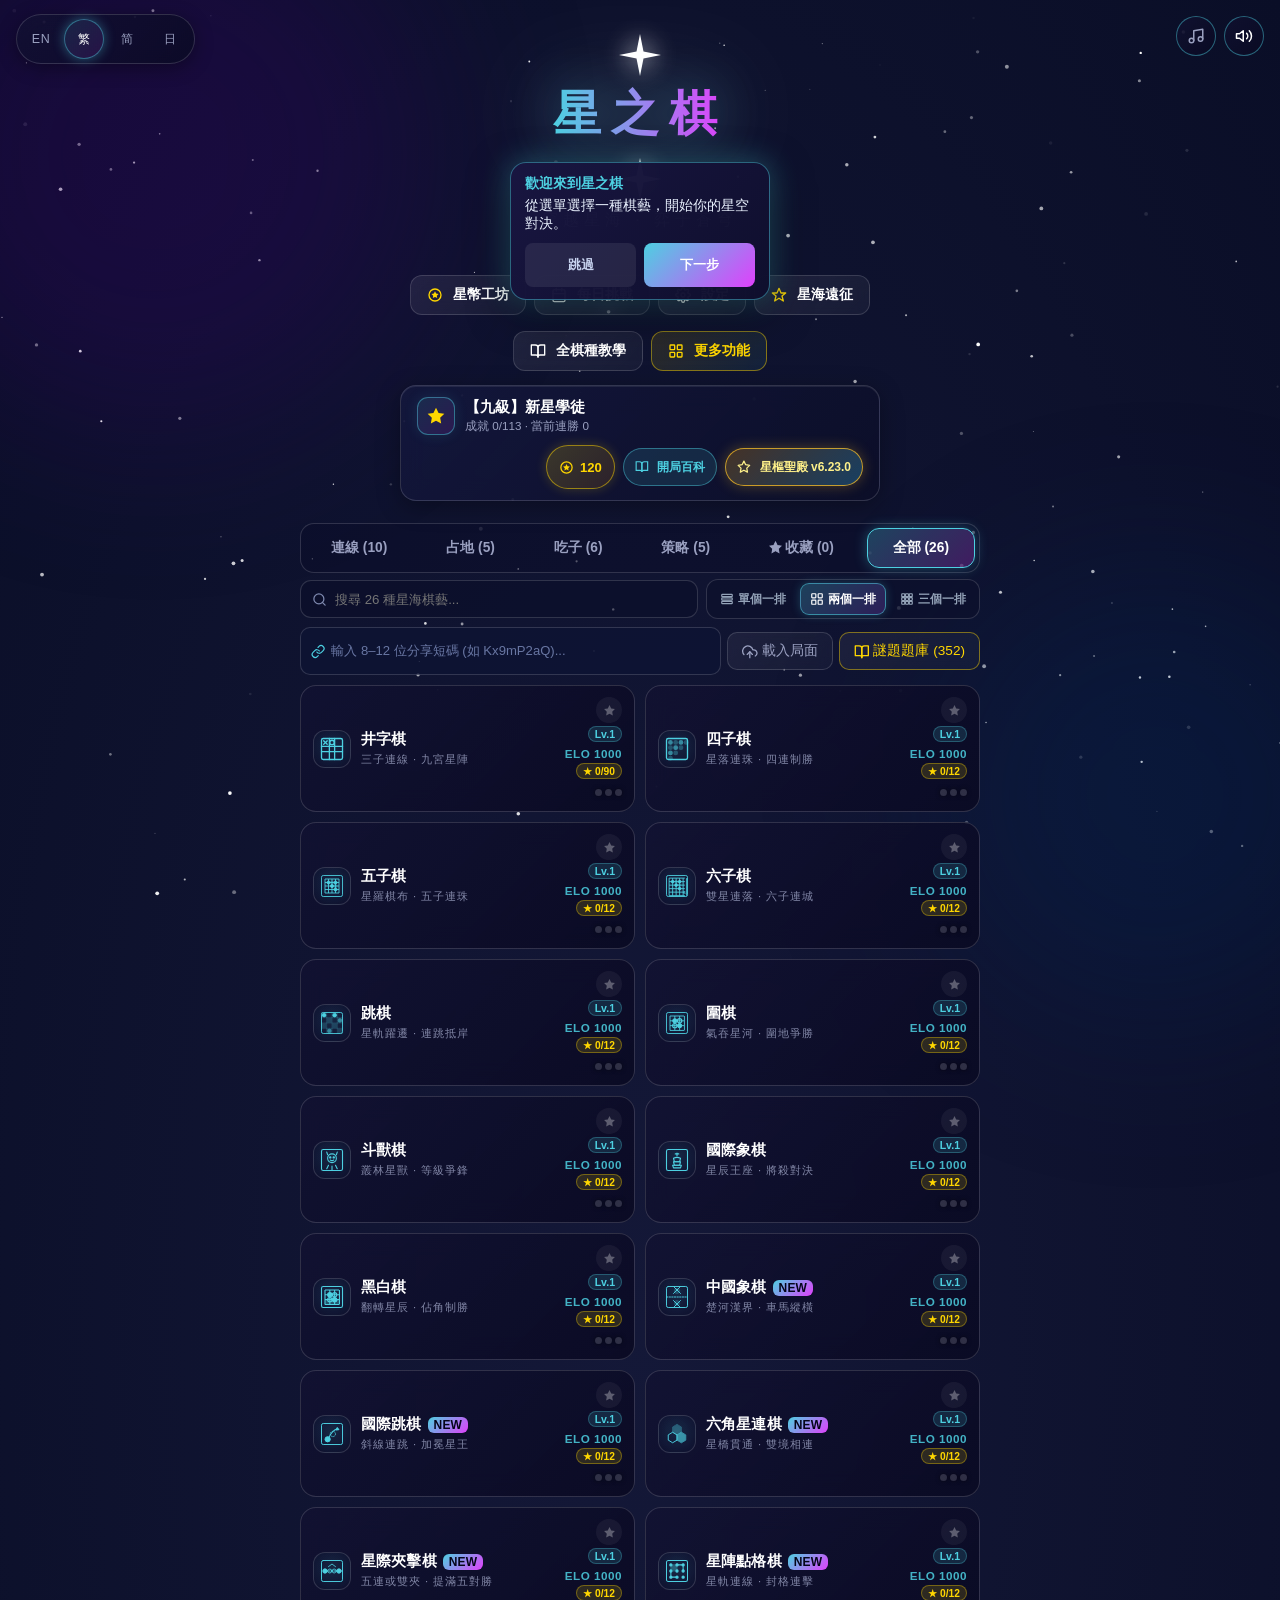
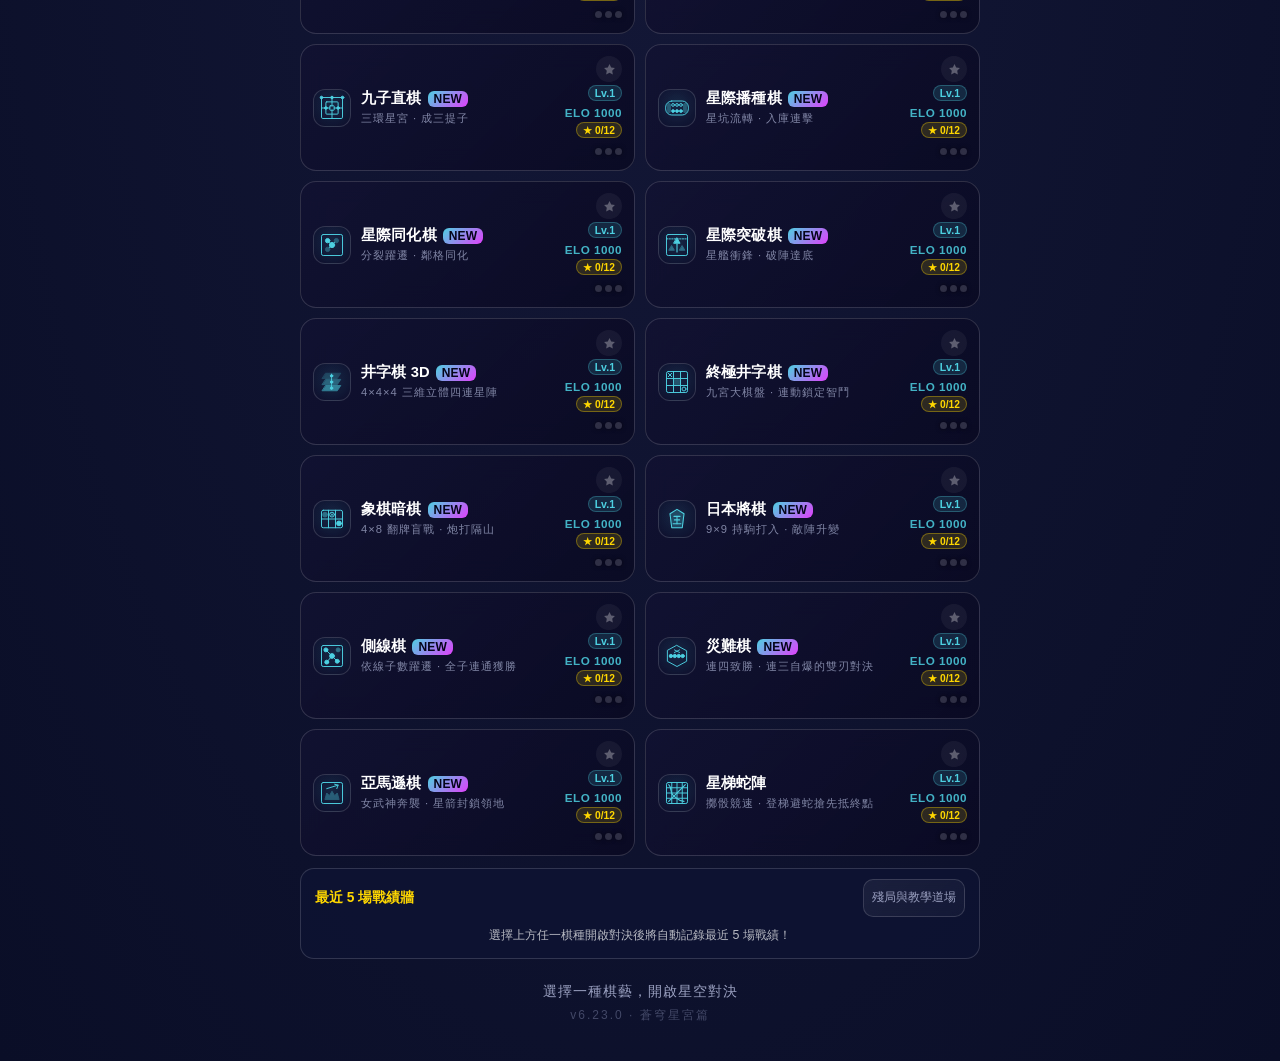
==== commit 2fa5df2e: "release: v6.23.0 存讀子狀態對齊、切局競態 grid 守衛、多語與進度徽章補齊 - B-02/B-03: 快照/主存檔/crashSave/還原四處補齊包裝棋種與跳棋/叢林/圍棋/圍攻" ====
--- a/src/index.html
+++ b/src/index.html
@@ -12,7 +12,7 @@
 <meta name="apple-mobile-web-app-title" content="星之棋">
 <link rel="apple-touch-icon" href="data:image/svg+xml,%3Csvg xmlns='http://www.w3.org/2000/svg' viewBox='0 0 100 100'%3E%3Crect width='100' height='100' rx='20' fill='%2305051a'/%3E%3Cpath d='M50 15 L61 38 L86 40 L67 56 L73 81 L50 67 L27 81 L33 56 L14 40 L39 38 Z' fill='%234dd0e1'/%3E%3C/svg%3E">
 <link rel="manifest" href='data:application/json,%7B%22name%22%3A%22%E6%98%9F%E4%B9%8B%E6%A3%8B%22%2C%22short_name%22%3A%22%E6%98%9F%E4%B9%8B%E6%A3%8B%22%2C%22start_url%22%3A%22.%22%2C%22display%22%3A%22standalone%22%2C%22orientation%22%3A%22portrait%22%2C%22background_color%22%3A%22%2305051a%22%2C%22theme_color%22%3A%22%2305051a%22%2C%22icons%22%3A%5B%7B%22src%22%3A%22data:image/svg+xml,%253Csvg%2520xmlns%253D%2527http%253A//www.w3.org/2000/svg%2527%2520viewBox%253D%25270%25200%2520100%2520100%2527%253E%253Crect%2520width%253D%2527100%2527%2520height%253D%2527100%2527%2520rx%253D%252720%2527%2520fill%253D%2527%252305051a%2527/%253E%253Cpath%2520d%253D%2527M50%252015%2520L61%252038%2520L86%252040%2520L67%252056%2520L73%252081%2520L50%252067%2520L27%252081%2520L33%252056%2520L14%252040%2520L39%252038%2520Z%2527%2520fill%253D%2527%25234dd0e1%2527/%253E%253C/svg%3E%22%2C%22sizes%22%3A%22any%22%2C%22type%22%3A%22image/svg+xml%22%2C%22purpose%22%3A%22any%22%7D%5D%7D'>
-<title>星之棋 v6.22.0 · 蒼穹星宮篇</title>
+<title>星之棋 v6.23.0 · 蒼穹星宮篇</title>
 <link rel="icon" href="data:image/svg+xml,%3Csvg xmlns='http://www.w3.org/2000/svg' viewBox='0 0 100 100'%3E%3Crect width='100' height='100' rx='20' fill='%2305051a'/%3E%3Cpath d='M50 15 L61 38 L86 40 L67 56 L73 81 L50 67 L27 81 L33 56 L14 40 L39 38 Z' fill='%234dd0e1'/%3E%3C/svg%3E">
 <link rel="stylesheet" href="css/style.css">
 <style id="snakes-ui">
@@ -140,7 +140,7 @@
 <div class="hrb-right">
 <button class="coin-pill-bar" id="btnHeroCoin" type="button" title="星幣" data-i18n-title="starCoins"><svg viewBox="0 0 24 24" fill="currentColor"><circle cx="12" cy="12" r="9" fill="none" stroke="currentColor" stroke-width="2"/><path d="M12 6.5l1.65 3.35 3.7.54-2.68 2.61.63 3.68L12 14.94l-3.3 1.74.63-3.68-2.68-2.61 3.7-.54L12 6.5z"/></svg><span id="hrbCoinVal">0</span></button>
 <button class="hrb-pill" id="btnOpenBook" type="button"><span class="ic"><svg viewBox="0 0 24 24" fill="none" stroke="currentColor" stroke-width="2"><path d="M2 3h6a4 4 0 0 1 4 4v14a3 3 0 0 0-3-3H2z"/><path d="M22 3h-6a4 4 0 0 0-4 4v14a3 3 0 0 1 3-3h7z"/></svg></span><span data-i18n="openingBook">開局百科</span></button>
-<button class="hrb-pill nexus-hero-btn" id="btnAstralNexusHub" type="button"><span class="ic"><svg viewBox="0 0 24 24" fill="none" stroke="currentColor" stroke-width="2.2" stroke-linecap="round" stroke-linejoin="round"><polygon points="12 2 15.09 8.26 22 9.27 17 14.14 18.18 21.02 12 17.77 5.82 21.02 7 14.14 2 9.27 8.91 8.26 12 2"/></svg></span><span id="lblAstralNexusBtn">星樞聖殿 v6.22.0</span></button>
+<button class="hrb-pill nexus-hero-btn" id="btnAstralNexusHub" type="button"><span class="ic"><svg viewBox="0 0 24 24" fill="none" stroke="currentColor" stroke-width="2.2" stroke-linecap="round" stroke-linejoin="round"><polygon points="12 2 15.09 8.26 22 9.27 17 14.14 18.18 21.02 12 17.77 5.82 21.02 7 14.14 2 9.27 8.91 8.26 12 2"/></svg></span><span id="lblAstralNexusBtn">星樞聖殿 v6.23.0</span></button>
 </div>
 </div>
 
@@ -638,7 +638,7 @@
 </div>
 
 <p class="foot-hint" data-i18n="footHint">选择一种棋艺，开启星空对决</p>
-<p class="version-tag">v6.22.0 · 蒼穹星宮篇</p>
+<p class="version-tag">v6.23.0 · 蒼穹星宮篇</p>
 </div>
 
 
@@ -852,7 +852,7 @@
 <button class="mini-btn" id="btnUndo" type="button" data-i18n="undo">↶ 悔棋</button>
 <button class="mini-btn" id="btnGameRestart" type="button" data-i18n="restart">↻ 重开</button>
 <button class="mini-btn" id="btnTopWhyMove" type="button" title="AI 深度點評與復盤" data-i18n-title="whyBtnShort"><span class="ic"><svg viewBox="0 0 24 24" fill="none" stroke="currentColor" stroke-width="2" stroke-linecap="round" stroke-linejoin="round"><circle cx="12" cy="12" r="10"/><line x1="12" y1="16" x2="12" y2="12"/><line x1="12" y1="8" x2="12.01" y2="8"/></svg></span><span data-i18n="whyBtnShort">為什麼</span></button>
-<button class="mini-btn nexus-glow-pill" id="btnInGameNexus" type="button" title="蒼穹星樞中心 v6.22.0"><span class="ic"><svg viewBox="0 0 24 24" fill="none" stroke="currentColor" stroke-width="2.2" stroke-linecap="round" stroke-linejoin="round"><polygon points="12 2 15.09 8.26 22 9.27 17 14.14 18.18 21.02 12 17.77 5.82 21.02 7 14.14 2 9.27 8.91 8.26 12 2"/></svg></span><span>星樞</span></button>
+<button class="mini-btn nexus-glow-pill" id="btnInGameNexus" type="button" title="蒼穹星樞中心 v6.23.0"><span class="ic"><svg viewBox="0 0 24 24" fill="none" stroke="currentColor" stroke-width="2.2" stroke-linecap="round" stroke-linejoin="round"><polygon points="12 2 15.09 8.26 22 9.27 17 14.14 18.18 21.02 12 17.77 5.82 21.02 7 14.14 2 9.27 8.91 8.26 12 2"/></svg></span><span>星樞</span></button>
 <button class="mini-btn" id="btnMoreTools" type="button" title="工具" data-i18n-title="moreTools"><span class="ic"><svg viewBox="0 0 24 24" fill="none" stroke="currentColor" stroke-width="2" stroke-linecap="round"><circle cx="5" cy="12" r="1.6" fill="currentColor"/><circle cx="12" cy="12" r="1.6" fill="currentColor"/><circle cx="19" cy="12" r="1.6" fill="currentColor"/></svg></span><span data-i18n="moreTools">工具</span></button>
 </div>
 </div>
--- a/src/css/style.css
+++ b/src/css/style.css
@@ -288,7 +288,7 @@
 #wizardFrame{flex:1;width:100%;border:0;background:#05051a}
 @media (max-width:600px){.wizard-frame{height:94vh;border-radius:14px}}
 
-/* ===== v6.22.0 UI/UX polish layer (HTML/CSS worker; no gameplay / JS wiring change) ===== */
+/* ===== v6.23.0 UI/UX polish layer (HTML/CSS worker; no gameplay / JS wiring change) ===== */
 
 /* --- B-U10: column tiering — ≤520 single column; 521–640 double; >640 default --- */
 @media (min-width:521px) and (max-width:640px){
@@ -358,3 +358,6 @@
 /* --- UX-13: keep at least one restore entry visible in immersive mode (top back button) --- */
 body.immersive-mode.in-game-view .game-top{display:flex !important;}
 body.immersive-mode.in-game-view .game-top .top-back{display:inline-flex !important;}
+
+/* --- UX-15: settlement button row skeleton height, avoid jump when optional buttons toggle --- */
+.res-actions{min-height:152px;}
